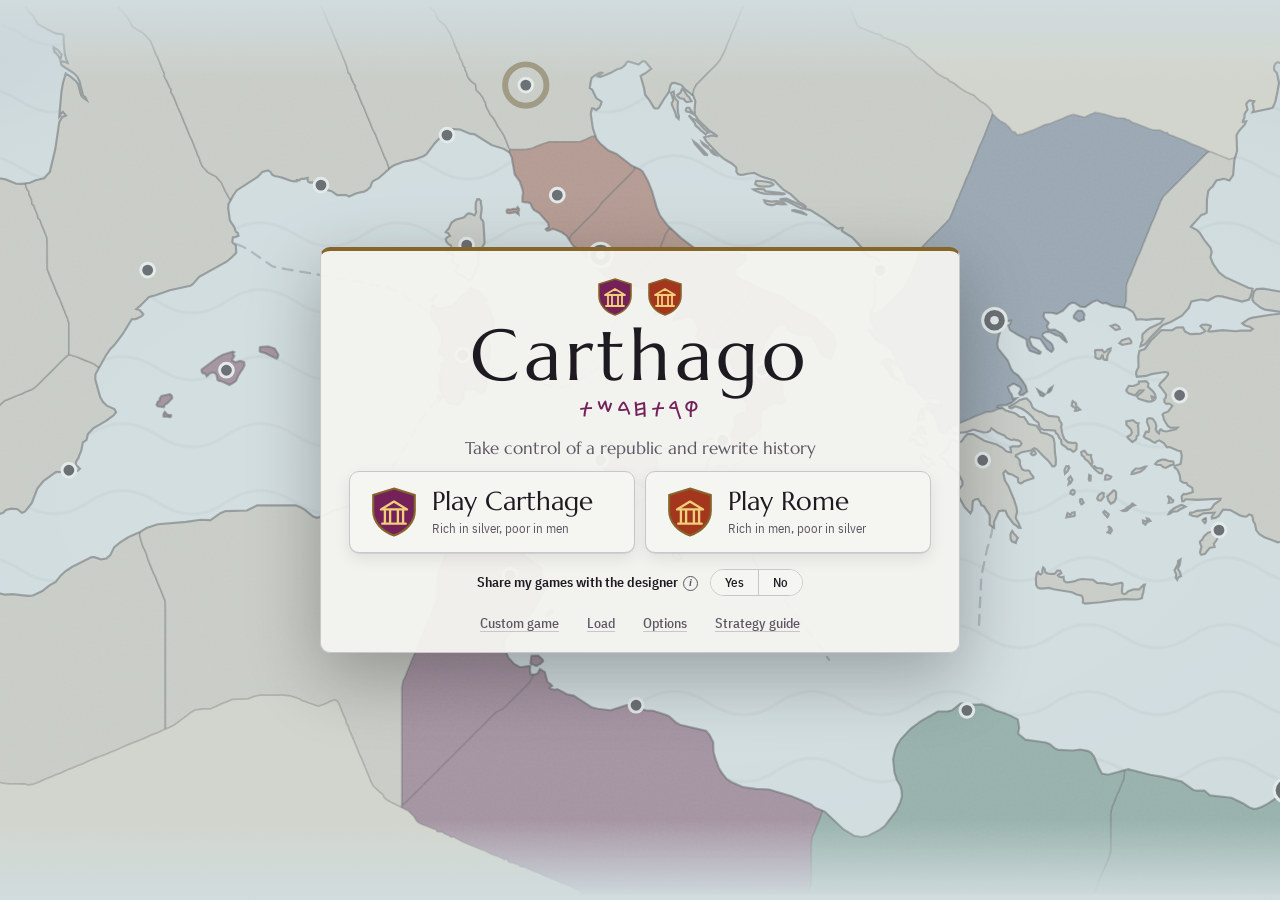
==== index.html @ 6fb88c0d "Publish aa08d30 2026-10-03" ====
<!doctype html>
<html lang="en">
  <head>
    <meta charset="UTF-8" />
    <meta name="viewport" content="width=device-width, initial-scale=1.0" />
    <title>Carthago</title>
    <link rel="preconnect" href="https://fonts.googleapis.com" />
    <link rel="preconnect" href="https://fonts.gstatic.com" crossorigin />
    <link rel="stylesheet" crossorigin="anonymous" href="https://fonts.googleapis.com/css2?family=Marcellus&family=IBM+Plex+Sans+Condensed:wght@400;500;600&family=Noto+Sans+Phoenician&display=swap" />
    <script type="module" crossorigin src="./assets/main-C0B5wfu1.js"></script>
    <link rel="stylesheet" crossorigin href="./assets/main-CacBtyGQ.css">
  </head>
  <body>
    <div id="app"></div>
    <div id="tip" hidden></div>
    <div id="tip2" hidden></div>
  </body>
</html>
---- assets/main-CacBtyGQ.css ----
:root{--ground: #e7e8e3;--surface: #f5f5f1;--sunk: #dcddd7;--ink: #1e1a22;--muted: #5c5764;--rule: #c8c6cb;--sea: #cfdde0;--land: #d8ceb4;--lane: #2c5a66;--good: #2f6b3f;--bad: #a3361d;--bronze: #86652a;--p-carthage: #74215a;--p-rome: #a3361d;--p-macedon: #3f5f8c;--p-seleucids: #8a7a2e;--p-ptolemies: #2e7a6a;--p-minor: #a9a69e;--t-punic: #74215a;--t-latin: #a3361d;--t-greek: #3f6fa0;--t-local: #8e8a7e;--t-arabic: #2e7a4f;--t-turkish: #c99a12;--display: "Marcellus", Georgia, serif;--ui: "IBM Plex Sans Condensed", "Arial Narrow", system-ui, sans-serif;--phoen: "Noto Sans Phoenician", "Segoe UI Historic", serif;color-scheme:light}@media (prefers-color-scheme: dark){:root:not([data-theme=light]){--ground: #121419;--surface: #1b1e25;--sunk: #0d0f13;--ink: #e7e3ea;--muted: #a29caa;--rule: #343741;--sea: #1a2c31;--land: #3b3a2f;--lane: #72aaba;--good: #7cc08d;--bad: #ee8866;--bronze: #d2ae66;--p-carthage: #c96aa9;--p-rome: #e07a57;--p-macedon: #7f9fd0;--p-seleucids: #c9b460;--p-ptolemies: #5fb8a2;--p-minor: #5a5e68;--t-punic: #c96aa9;--t-latin: #e07a57;--t-greek: #7fa9d6;--t-local: #8a8779;--t-arabic: #6cc08d;--t-turkish: #e2bd4a;color-scheme:dark}}:root[data-theme=dark]{--ground: #121419;--surface: #1b1e25;--sunk: #0d0f13;--ink: #e7e3ea;--muted: #a29caa;--rule: #343741;--sea: #1a2c31;--land: #3b3a2f;--lane: #72aaba;--good: #7cc08d;--bad: #ee8866;--bronze: #d2ae66;--p-carthage: #c96aa9;--p-rome: #e07a57;--p-macedon: #7f9fd0;--p-seleucids: #c9b460;--p-ptolemies: #5fb8a2;--p-minor: #5a5e68;--t-punic: #c96aa9;--t-latin: #e07a57;--t-greek: #7fa9d6;--t-local: #8a8779;--t-arabic: #6cc08d;--t-turkish: #e2bd4a;color-scheme:dark}*{box-sizing:border-box}html,body{height:100%}body{margin:0;background:var(--ground);color:var(--ink);font:16px/1.45 var(--ui)}button{font:inherit;color:inherit}:focus-visible{outline:2px solid var(--lane);outline-offset:2px}#app{height:100%}.app{display:grid;grid-template-rows:auto 1fr 36px;grid-template-columns:76px 1fr;height:100vh}.topbar{grid-column:1 / 3;display:flex;flex-wrap:wrap;align-items:center;gap:6px 14px;padding:10px 16px;background:var(--surface);border-bottom:1px solid var(--rule);font-variant-numeric:tabular-nums}.when{font-family:var(--display);font-size:22px;display:grid;line-height:1.1}.when span{font-family:var(--ui);font-size:13px;color:var(--muted);display:flex;align-items:center;gap:6px}.chips{display:flex;flex-wrap:wrap;gap:2px 8px;margin-left:8px;margin-right:auto}.chip{display:inline-flex;align-items:center;gap:7px;padding:4px 8px;border-radius:6px}.chip .kv{display:grid;line-height:1.05}.chip .v{font-size:19px}.chip .d{font-size:11px;font-weight:600;margin-left:5px;color:var(--muted)}.chip .d.up{color:var(--good)}.chip .d.down{color:var(--bad)}.ic{width:22px;height:22px;fill:none;stroke:var(--bronze);stroke-width:1.8;stroke-linecap:round;stroke-linejoin:round;flex:none}.rail{grid-row:2 / 4;display:flex;flex-direction:column;background:var(--surface);border-right:1px solid var(--rule);padding:6px 0;gap:2px;overflow:hidden auto}.rail button{position:relative;border:0;border-left:3px solid transparent;background:none;color:var(--muted);width:100%;height:62px;display:grid;place-items:center;gap:2px;cursor:pointer;font:500 11px/1 var(--ui);letter-spacing:.04em}.rail button .ic{width:26px;height:26px;stroke:currentColor}.rail button:hover{color:var(--ink);background:var(--sunk)}.rail button[aria-pressed=true]{color:var(--ink);border-left-color:var(--bronze);background:color-mix(in srgb,var(--bronze) 12%,transparent)}.rail .badge:after{content:attr(data-n);position:absolute;top:6px;right:12px;background:var(--bad);color:#fff;font-size:10px;border-radius:8px;padding:1px 6px}.stage{position:relative;background:var(--sea);overflow:hidden}.stage>svg{position:absolute;top:0;right:0;bottom:0;left:0;width:100%;height:100%}.ticker{grid-column:1 / 3;display:flex;gap:28px;align-items:center;padding:0 16px;background:var(--surface);border-top:1px solid var(--rule);font-size:13px;color:var(--muted);white-space:nowrap;overflow:hidden}.ticker span:before{content:"•";color:var(--bronze);margin-right:8px}.panelhead{display:flex;align-items:center;justify-content:space-between;gap:8px}.dossier{cursor:pointer}.regionp .eyebrow{display:flex;justify-content:space-between;align-items:center}.acts{display:flex;flex-wrap:wrap;gap:6px}.stat{display:flex;align-items:baseline;gap:6px;cursor:help;padding:2px 4px;border-radius:4px}.stat:hover{background:var(--sunk)}.stat .k{color:var(--muted);font-size:12px;text-transform:uppercase;letter-spacing:.08em}.stat .v{font-weight:600;font-size:17px}.side-name{font-family:var(--display);font-size:18px;display:flex;align-items:center;gap:8px}.swatch{width:12px;height:12px;border-radius:50%;display:inline-block}.btn{padding:9px 14px;border-radius:4px;border:1px solid var(--rule);background:var(--surface);cursor:pointer;font-weight:500}.btn:hover{border-color:var(--ink)}.btn.primary{background:var(--ink);color:var(--surface);border-color:var(--ink)}.seg{display:inline-flex;border:1px solid var(--rule);border-radius:5px;overflow:hidden}.seg button{border:0;border-right:1px solid var(--rule);background:var(--surface);padding:7px 11px;cursor:pointer}.seg button:last-child{border-right:0}.seg button[aria-pressed=true]{background:var(--ink);color:var(--surface)}.maptools{display:flex;align-items:center;gap:10px}.regionp b.h{display:none}.legend{max-width:calc(100% - 28px)}.legend{position:absolute;left:12px;bottom:10px;display:flex;flex-wrap:wrap;gap:10px;font-size:13px;color:var(--muted);background:var(--surface);padding:6px 10px;border-radius:4px;border:1px solid var(--rule)}.region{cursor:help}.cell{stroke:#0c10128c;stroke-width:1;transition:filter .15s}.cell:hover{filter:brightness(1.15)}.cell:focus-visible{outline:none;stroke:var(--ink);stroke-width:2.5}.coast{fill:none;stroke:var(--ink);stroke-opacity:.45;stroke-width:1;pointer-events:none}.lbl{font:600 9.5px var(--ui);letter-spacing:.1em;text-transform:uppercase;fill:var(--ink);paint-order:stroke;stroke:var(--sea);stroke-width:2.4px;text-anchor:middle;pointer-events:none}.lbl.cap{font-size:11px;letter-spacing:.14em}svg text{font-family:var(--ui)}.panel{position:absolute;top:14px;left:14px;bottom:14px;width:min(760px,calc(100% - 28px));background:var(--surface);border:1px solid var(--rule);border-radius:10px;box-shadow:0 18px 50px #00000040;padding:14px 16px;display:grid;gap:12px;align-content:start;overflow:auto;z-index:3}@media (max-width: 960px){.panel{width:calc(100% - 28px)}.maptools{right:14px}}.eyebrow{font-size:12px;text-transform:uppercase;letter-spacing:.12em;color:var(--muted);font-weight:500}.chron{display:grid;gap:8px}.chron div{border-left:3px solid var(--rule);padding-left:10px}.chron .inc{border-color:var(--bronze);cursor:help}.note{color:var(--muted);font-size:13px}#tip{position:fixed;z-index:50;max-width:360px;background:var(--ink);color:var(--surface);padding:10px 12px;border-radius:6px;pointer-events:none;box-shadow:0 6px 22px #0000004d;font-size:13px}#tip b.h{display:block;font-size:14px;margin-bottom:4px}.st{display:grid;grid-template-columns:1fr 110px auto;gap:3px 8px;align-items:center;font-variant-numeric:tabular-nums}.st .bar{position:relative;height:10px}.st .bar:before{content:"";position:absolute;left:var(--z, 50%);top:-2px;bottom:-2px;width:1px;background:currentColor;opacity:.4}.st .bar i{position:absolute;top:0;bottom:0;border-radius:2px}.st .bar i.pos{background:#7cc08d}.st .bar i.neg{background:#e86}.st .bar i.rng{background:repeating-linear-gradient(45deg,#d2ae66 0 3px,transparent 3px 6px);border:1px solid #d2ae66}.st .num{text-align:right;white-space:nowrap}.st .tot{border-top:1px solid currentColor;padding-top:4px;margin-top:2px;font-weight:600}.pips{display:inline-flex;gap:3px}.pips i{width:12px;height:12px;border-radius:2px;background:var(--sunk);border:1px solid var(--rule)}.pips i.on{background:var(--p-rome);border-color:var(--p-rome)}.pips i.last{outline:1px dashed var(--p-rome);outline-offset:1px}.btn:disabled{opacity:.45;cursor:not-allowed}.warbar{position:absolute;left:50%;top:14px;transform:translate(-50%);z-index:2;border-radius:12px;display:grid;grid-template-columns:auto minmax(160px,1fr) auto;gap:14px;align-items:center;padding:8px 14px;background:color-mix(in srgb,var(--surface) 92%,transparent);color:var(--ink);border:1px solid var(--edge);border-top:3px solid var(--bad);box-shadow:var(--lift);-webkit-backdrop-filter:blur(4px);backdrop-filter:blur(4px);min-width:min(520px,90%)}.wb-side{display:flex;align-items:center;gap:8px}.wb-side span{display:grid;line-height:1}.wb-side.r span{text-align:right}.wb-side small{font:600 10.5px var(--ui);letter-spacing:.08em;text-transform:uppercase;color:var(--muted)}.wb-side b{font:400 28px/1 var(--display);font-variant-numeric:tabular-nums}.wb-side.c b{color:var(--p-carthage)}.wb-side.r b{color:var(--p-rome)}.wb-mid{display:grid;gap:3px;justify-items:center;min-width:0}.wb-tug{position:relative;display:flex;width:100%;height:10px;border-radius:5px;overflow:hidden;background:var(--sunk)}.wb-tug i{display:block;height:100%;transition:width .4s ease}.wb-tug i.c{background:var(--p-carthage)}.wb-tug i.r{background:var(--p-rome)}.wb-tug em{position:absolute;left:50%;top:-2px;bottom:-2px;width:2px;background:var(--surface)}.wb-lead{font:600 13px var(--ui)}.wb-sub{font:11.5px var(--ui);color:var(--muted);text-align:center}@media (prefers-reduced-motion: reduce){.wb-tug i{transition:none}}.warbar .btn{color:var(--ink)}.panel section{display:grid;gap:8px}.panel h2{font-family:var(--display);font-weight:400;font-size:24px;margin:0;line-height:1.15}.panel p{margin:0}.embassy{border:2px solid var(--bronze);border-radius:8px;padding:12px;background:var(--ground)}.cause{display:grid;gap:3px;font-size:13px}.cbar{position:relative;height:10px;background:var(--sunk);border-radius:5px;overflow:hidden;cursor:help}.cbar i{position:absolute;left:0;top:0;bottom:0}.cbar s{position:absolute;top:0;bottom:0;width:1px;background:var(--ink);opacity:.5}.forecast{overflow-x:auto}.forecast table{border-collapse:collapse;font-size:12px;width:100%}.forecast caption{text-align:left;color:var(--muted);font-size:12px;padding-bottom:4px}.forecast th{font-weight:600;text-align:left;padding:4px;vertical-align:bottom}.forecast td{padding:5px;border:1px solid var(--rule);vertical-align:top;cursor:help;line-height:1.3}.forecast td.good{background:color-mix(in srgb,var(--good) 16%,transparent)}.forecast td.bad{background:color-mix(in srgb,var(--bad) 12%,transparent)}.forecast td.war{background:color-mix(in srgb,var(--p-rome) 30%,transparent);font-weight:600}.postures{display:grid;gap:6px}.posture{display:grid;gap:2px;text-align:left}.posture b{font-family:var(--display);font-weight:400;font-size:18px}.posture span{font-size:13px;color:var(--muted)}.reveal .cards{display:grid;grid-template-columns:1fr 1fr;gap:8px}.pc{border:2px solid;border-radius:6px;padding:8px 10px;display:grid}.pc span{font-size:12px;color:var(--muted)}.pc b{font-family:var(--display);font-weight:400;font-size:20px}.pc[data-stack]{cursor:help}.lean-axis{display:flex;justify-content:space-between;font-size:12px;color:var(--muted)}.lean{display:grid;grid-template-columns:130px 1fr;gap:8px;align-items:center;font-size:13px;cursor:help}.lbar{position:relative;height:10px;background:var(--sunk);border-radius:5px}.lbar:before{content:"";position:absolute;left:50%;top:-3px;bottom:-3px;width:1px;background:var(--ink);opacity:.5}.lbar i{position:absolute;top:0;bottom:0;border-radius:5px}.chron .cri{border-color:var(--bronze)}.chron .war{border-color:var(--p-rome)}@keyframes ring{0%{opacity:1}to{opacity:.35}}.crisis-ring{animation:ring 1.1s ease-in-out infinite alternate}@media (prefers-reduced-motion: reduce){.crisis-ring{animation:none}}.sealbar{display:flex;flex-wrap:wrap;align-items:center;gap:8px;padding:8px 10px;border:1px solid var(--rule);border-radius:6px;background:var(--ground);cursor:help}.sealbar .k{font-size:12px;text-transform:uppercase;letter-spacing:.08em;color:var(--muted)}.sealbar .v{font-weight:600}.seals{display:inline-flex;gap:4px}.seal{width:18px;height:18px;border-radius:50%;background:var(--bronze);box-shadow:inset 0 0 0 3px color-mix(in srgb,var(--bronze) 65%,#000 35%)}.seal.used{background:transparent;box-shadow:inset 0 0 0 2px var(--rule)}.seal.locked{background:var(--p-rome);box-shadow:inset 0 0 0 3px color-mix(in srgb,var(--p-rome) 60%,#000 40%)}.tabs{display:flex;overflow-x:auto;border-bottom:1px solid var(--rule)}.tabs button{border:0;background:none;padding:8px 10px;font-weight:500;cursor:pointer;white-space:nowrap;border-bottom:3px solid transparent;color:var(--muted)}.tabs button[aria-selected=true]{color:var(--ink);border-bottom-color:var(--p-carthage)}.tabs button.later{opacity:.6}.badge{background:var(--bronze);color:var(--surface);border-radius:3px;padding:1px 5px;font-size:11px}.tablebody{display:grid;gap:14px}.fgrid{display:grid;grid-template-columns:1fr 1fr;gap:8px}.fcard{border:1px solid var(--rule);border-radius:6px;padding:8px 10px;display:grid;gap:3px;cursor:help;background:var(--ground)}.fhead{display:flex;justify-content:space-between;gap:6px;align-items:baseline}.agenda,.chips{display:flex;flex-wrap:wrap;gap:4px}.chip{font-size:12px;padding:2px 6px;border-radius:3px;background:var(--sunk)}.chip.office{background:var(--bronze);color:var(--surface)}.chip.vote{background:color-mix(in srgb,var(--p-carthage) 18%,transparent)}.mood{font-weight:600;font-size:13px}.mood.good{color:var(--good)}.mood.bad{color:var(--bad)}.cand{display:grid;grid-template-columns:150px 1fr 60px;gap:8px;align-items:center;font-size:13px}.crange{position:relative;height:10px;background:var(--sunk);border-radius:5px;overflow:hidden}.crange s{position:absolute;left:0;top:0;bottom:0;background:var(--muted);opacity:.5}.crange i{position:absolute;top:0;bottom:0;background:repeating-linear-gradient(45deg,var(--bronze) 0 3px,transparent 3px 6px)}.consul{display:flex;justify-content:space-between;gap:10px;align-items:center;border:1px solid var(--p-rome);border-radius:6px;padding:8px 10px}.mcard{border:1px solid var(--rule);border-radius:6px;padding:10px;display:grid;gap:8px;background:var(--ground)}.mhead{display:flex;justify-content:space-between;gap:8px;align-items:baseline}.mcard select{font:inherit;padding:6px 8px;border:1px solid var(--rule);border-radius:4px;background:var(--surface);color:var(--ink)}.vote{display:grid;gap:4px}.votebar{display:flex;height:22px;border-radius:4px;overflow:hidden;font-size:11px;font-weight:600;line-height:22px;color:#fff}.votebar div{text-align:center;white-space:nowrap;overflow:hidden}.votebar .yes{background:var(--good)}.votebar .waver{background:var(--bronze)}.votebar .no{background:var(--bad)}.srow{display:grid;grid-template-columns:1fr 110px 92px;gap:6px;align-items:center;font-size:13px}.srow>span:first-child{cursor:help}.sbar{position:relative;height:8px;background:var(--sunk);border-radius:4px}.sbar:before{content:"";position:absolute;left:50%;top:-2px;bottom:-2px;width:1px;background:var(--ink);opacity:.5}.sbar i{position:absolute;top:0;bottom:0;border-radius:4px}.sbar i.yes{background:var(--good)}.sbar i.no{background:var(--bad)}.sbar i.waver{background:var(--bronze)}.lob{font-size:12px;padding:4px 6px;white-space:nowrap;border:1px solid var(--rule);border-radius:4px;background:var(--surface);cursor:pointer}.lob .lobcost{display:inline-flex;align-items:center;gap:1px;margin-left:3px;opacity:.8}.lob .lobcost svg{width:12px;height:12px}.lob[aria-pressed=true]{background:var(--ink);color:var(--surface);border-color:var(--ink)}.vtext{font-size:13px}.vtext.pass{color:var(--good)}.vtext.fail{color:var(--bad)}.vtext.maybe{color:var(--ink)}.vtext .odds{color:var(--gold, var(--ink))}.empty{border:1px dashed var(--rule);border-radius:6px;padding:12px}.chron .mine{border-color:var(--p-carthage)}.chron .theirs{border-color:var(--muted)}@media (min-width: 961px){html,body{height:100%;overflow:hidden}#app{height:100%;display:flex;flex-direction:column}#app>.body{flex:1 1 auto;min-height:0;overflow:hidden}.panel{overflow-y:auto;min-height:0;align-content:start}.panel{padding-top:0}.panelhead{position:sticky;top:0;z-index:3;background:var(--surface);padding-top:14px;display:grid;gap:8px}}.fgrid{grid-template-columns:1fr}.houses{display:grid;gap:3px;margin-top:4px}.house{display:grid;grid-template-columns:1fr 90px 28px;gap:6px;align-items:center;font-size:13px}.house>span:first-child{cursor:help}.ibar{height:7px;background:var(--sunk);border-radius:4px;overflow:hidden;cursor:help}.ibar i{display:block;height:100%;background:var(--bronze)}.chron .fam{border-color:var(--bronze);opacity:.9}.cand>span:first-child{cursor:help;line-height:1.2}.cforecast{display:grid;gap:6px;border:1px solid var(--rule);border-radius:6px;padding:8px;background:var(--surface)}.vs{display:flex;gap:10px;align-items:baseline;font-size:15px}.vs span[data-stack]{cursor:help;border-bottom:1px dotted var(--muted)}.window{width:100%;height:auto;display:block}.window text{font-family:var(--ui)}.sparkwrap{cursor:help;display:block}.spark{width:90px;height:16px;display:block}.chron .win{border-color:var(--good)}.chron .loss{border-color:var(--bad)}.chron [data-stack]{cursor:help;border-bottom:1px dotted var(--muted)}.god{display:grid;grid-template-columns:1fr 110px 26px 56px;gap:6px;align-items:center;font-size:13px}.god>span:first-child{cursor:help}.gbar{height:9px;background:var(--sunk);border-radius:5px;overflow:hidden;cursor:help}.gbar i{display:block;height:100%;background:var(--bronze)}.chron .annal{border-color:var(--ink);font-family:var(--display);font-size:15px;line-height:1.45}.chron .annal .note{font-family:var(--ui)}.epi-back{position:fixed;top:0;right:0;bottom:0;left:0;z-index:40;background:#00000073;display:grid;place-items:center;padding:16px}.epilogue{background:var(--surface);color:var(--ink);max-width:680px;width:100%;max-height:90vh;overflow:auto;border-radius:10px;padding:24px 28px;display:grid;gap:10px;box-shadow:0 20px 60px #0006}.epilogue h2{font-family:var(--display);font-weight:400;font-size:34px;margin:0}.epilogue p{margin:0;line-height:1.55}.epilogue .verdict{font-family:var(--display);font-size:19px}.row{display:flex;flex-wrap:wrap;gap:10px}.legacy-screen{--mix-accent: var(--p-carthage);background:var(--surface);color:var(--ink);width:min(1040px,100%);max-height:92vh;overflow:auto;border-radius:10px;box-shadow:0 20px 60px #0006;border:3px solid var(--mix-accent);display:grid}.lg-inner{padding:12px 28px 24px;display:grid;gap:12px}.band{display:flex;justify-content:space-between;padding:6px 12px;background:color-mix(in srgb,var(--mix-accent) 12%,var(--surface));color:var(--mix-accent);overflow:hidden}.orn{width:18px;height:22px;display:block}.orn svg{width:100%;height:100%;display:block}.orn.lat{color:var(--p-rome)}.orn.pun{color:var(--p-carthage)}.orn.grk{color:var(--t-greek)}.lg-title{display:grid;gap:2px;justify-items:center;text-align:center}.lg-title .t-pun{font-family:var(--phoen);color:var(--p-carthage);letter-spacing:.08em;line-height:1.1}.lg-title .t-lat{font-family:var(--display);color:var(--p-rome);letter-spacing:.22em;line-height:1.1}.lg-title .t-grk{font-family:var(--display);color:var(--t-greek);letter-spacing:.18em;line-height:1.1}.lg-title h2{font-family:var(--display);font-weight:400;font-size:34px;margin:4px 0 0;color:var(--mix-accent)}.legacy-screen .verdict{font-family:var(--display);font-size:19px;text-align:center;margin:0}.lg-tabs{justify-content:center}.lg-tabs button[aria-selected=true]{border-bottom-color:var(--mix-accent)}.lg-body{display:grid;gap:10px}.lg-body p{margin:0;line-height:1.55}.lg-body h3{font-family:var(--display);font-weight:400;margin:6px 0 0}.lg-scroll{overflow-x:auto}.rivers{width:100%;min-width:640px;height:auto;display:block}.rivers text{font-family:var(--ui)}.eratabs{margin-bottom:4px}.beat{cursor:help;padding:6px 10px;border-left:3px solid var(--mix-accent);background:color-mix(in srgb,var(--mix-accent) 5%,transparent)}.beat:hover,.beat:focus-visible{background:color-mix(in srgb,var(--mix-accent) 12%,transparent)}.beat .theme{display:inline-block;min-width:86px;font-size:11px;text-transform:uppercase;letter-spacing:.1em;color:var(--muted)}.stars{font-style:italic;color:var(--muted)}.ours{color:var(--muted);border-top:1px dashed var(--rule);padding-top:8px}.hinges,.decisions{margin:0;padding-left:22px;display:grid;gap:8px}.decisions li{display:flex;justify-content:space-between;gap:10px;align-items:center}.btn.small{padding:5px 9px;font-size:12px}.lg-map{background:var(--sea);border-radius:6px;overflow:hidden}.lg-map svg{width:100%;height:auto;display:block}.legend-inline .swatch{margin-left:8px}.whatif-result{border:2px solid var(--mix-accent);border-radius:6px;padding:10px 14px;display:grid;gap:6px}.whatif-result ul{margin:0;padding-left:18px}.whatif-table tr.same td,.whatif-table tr.same th{opacity:.6}.whatif-table tr.diff th{color:var(--ink)}.whatif-table td{vertical-align:top}.decisions-rest>summary{cursor:pointer;color:var(--muted);padding:6px 0}.day{display:grid;gap:14px}.street{display:grid;justify-items:center;gap:6px;padding:18px;border-radius:6px;background:linear-gradient(90deg,color-mix(in srgb,var(--p-carthage) 14%,var(--sunk)),color-mix(in srgb,var(--p-rome) 14%,var(--sunk)))}.sign{font-size:40px;padding:8px 22px;background:var(--ink);color:var(--surface);border-radius:4px;letter-spacing:.12em}.sign.pun{font-family:var(--phoen)}.sign.lat,.sign.grk{font-family:var(--display)}.vignette{font-family:var(--display);font-size:18px;line-height:1.6}.sign.ara{font-family:Noto Naskh Arabic,Geeza Pro,Traditional Arabic,serif}.y2-lead{font-family:var(--display);font-size:20px;line-height:1.35;margin:0}.y2-maps{display:grid;grid-template-columns:1fr 1fr;gap:16px}.y2-maps figure,.y2-keep figure{margin:0;display:grid;gap:6px;align-content:start}.y2-maps figcaption{display:flex;gap:8px;align-items:baseline;flex-wrap:wrap}.y2-map svg text{display:none}.y2-bar{display:grid;gap:4px;font-size:12px}.y2-bar-t{color:var(--muted)}.y2-track{display:flex;gap:2px;height:14px}.y2-track i{border-radius:3px;min-width:3px;cursor:help}.y2-legend{display:flex;flex-wrap:wrap;gap:4px 12px;color:var(--ink)}.y2-legend span{display:inline-flex;align-items:center;gap:5px}.y2-keep{display:grid;grid-template-columns:minmax(0,1.3fr) minmax(0,1fr);gap:16px;align-items:center}.y2-note svg{width:100%;height:auto;display:block;filter:drop-shadow(0 3px 8px rgb(0 0 0 / .15))}.y2-story{display:grid;gap:10px}.y2-story .vignette{margin:0}.y2-tables{display:grid;grid-template-columns:minmax(0,1.4fr) minmax(0,1fr);gap:16px;align-items:start}.y2-table{border-collapse:collapse;width:100%;font-size:13px}.y2-table caption{text-align:left;font-family:var(--display);font-size:16px;padding-bottom:6px}.y2-table th,.y2-table td{text-align:left;padding:5px 8px;border-top:1px solid var(--rule);vertical-align:top}.y2-table th[scope=row]{color:var(--muted);font-weight:500;white-space:nowrap}.y2-table thead th{color:var(--muted);font-weight:500;border-top:0}.y2-table tbody tr{cursor:help}.y2-table tbody tr:hover,.y2-table tbody tr:focus{background:var(--sunk);outline:none}.y2-table .swatch{margin-right:6px;vertical-align:-1px}@media (max-width: 720px){.y2-maps,.y2-keep,.y2-tables{grid-template-columns:1fr}.y2-table th[scope=row]{white-space:normal}}.pill{display:inline-flex;align-items:center;font-size:13px;padding:5px 9px;border-radius:999px;border:1px solid var(--rule);background:var(--surface);cursor:help;white-space:nowrap;font-variant-numeric:tabular-nums}.embassy.request{border-color:var(--p-ptolemies)}.situation{display:grid;gap:4px}.situation .sit{display:grid;gap:1px;text-align:left;border:0;border-left:3px solid var(--bronze);background:var(--ground);padding:5px 8px;cursor:pointer;font-size:13px;border-radius:0 4px 4px 0}.situation .sit:hover{background:var(--sunk)}.situation .sit b{font-size:14px}.situation .sit .if{color:var(--muted)}.notice{position:absolute;left:50%;top:60px;transform:translate(-50%);z-index:2;border-radius:8px;display:flex;gap:10px;align-items:center;padding:8px 16px;background:var(--bronze);color:var(--surface);font-weight:500}.notice .btn{color:var(--ink)}.combo{border:1px dashed var(--rule);border-radius:6px;padding:8px 10px;display:grid;gap:4px;cursor:help}.combo.near{border-style:solid;border-color:var(--bronze)}.combo.lit{border:2px solid var(--bronze);background:color-mix(in srgb,var(--bronze) 12%,transparent)}.combo .chead{display:flex;justify-content:space-between;gap:8px;flex-wrap:wrap}.combo ul{margin:0;padding:0;list-style:none;font-size:13px;display:grid;gap:1px}.combo li{color:var(--muted)}.combo li.ok{color:var(--good)}.aim{display:grid;gap:4px;margin-bottom:8px}.aim select{font:inherit;font-size:13px;padding:3px 6px;border:1px solid var(--rule);border-radius:4px;background:var(--ground);color:inherit}.aimrow{display:grid;grid-template-columns:14px auto 1fr;gap:6px;font-size:13px;align-items:baseline;color:var(--muted)}.aimrow.met{color:inherit}.aimrow.met span:first-child{color:var(--good)}.aimrow .note{text-align:right}.tour{position:fixed;left:16px;bottom:calc(16px + env(safe-area-inset-bottom,0px));z-index:50;width:min(380px,calc(100vw - 32px));display:grid;gap:6px;padding:12px 14px;background:var(--surface);color:var(--ink);border:1px solid var(--bronze);border-radius:6px;box-shadow:0 6px 24px #00000040}.tour b{font-size:16px}.tour p{margin:0;font-size:14px;line-height:1.45}.tour-btns{display:flex;gap:6px;justify-content:flex-end;flex-wrap:wrap}.tour-focus{outline:3px solid var(--bronze);outline-offset:2px;border-radius:4px}.counsel{margin:2px 0 0;padding-left:16px;font-size:12px;line-height:1.35}.counsel li{margin:1px 0}.report-page{max-width:760px;margin:0 auto;padding:24px 16px 60px;display:grid;gap:14px;align-content:start}.report-page h2{font-family:var(--display);font-weight:400;font-size:32px;margin:0}.report-page section{display:grid;gap:8px}.report-page textarea,.report-page .noterow input{width:100%;font:inherit;padding:8px;border:1px solid var(--rule);border-radius:4px;background:var(--surface);color:var(--ink);box-sizing:border-box}.report-page textarea{resize:vertical}.report-page .noterow{display:flex;gap:8px}.report-page .noterow input{flex:1}.report-page .rating{display:flex;justify-content:space-between;gap:12px;align-items:center;flex-wrap:wrap}.report-page .stars label{margin-left:8px;cursor:pointer}.report-page .notes{margin:0;padding-left:18px;color:var(--muted);font-size:13px;display:grid;gap:4px}.report-page .row{display:flex;gap:10px;align-items:center;flex-wrap:wrap}.report-page code{font-size:12px}#tip.pinned{pointer-events:auto;box-shadow:0 0 0 2px var(--bronze)}#tip .tipx{float:right;border:0;background:none;color:var(--surface);font-size:16px;cursor:pointer;margin:-4px -4px 0 6px}#tip .why{cursor:help}#tip .why:hover{text-decoration:underline}#tip2{position:fixed;z-index:51;max-width:340px;background:var(--ink);color:var(--surface);padding:10px 12px;border-radius:6px;pointer-events:none;box-shadow:0 8px 30px #00000059;font-size:13px;border:1px solid var(--bronze)}#tip2 b.h{display:block;font-size:14px;margin-bottom:4px}.gauge{display:inline-grid;justify-items:center;gap:1px;font-size:12px;color:var(--muted)}.seats{display:block;margin:0 auto}.tug{display:inline-flex;align-items:center;gap:8px}.tug b{font-size:18px;font-variant-numeric:tabular-nums}.stack,.cstack{display:inline-flex;height:14px;border-radius:3px;overflow:hidden;min-width:120px;flex:1}.stack i,.cstack i{display:block;height:100%}.prog{position:relative;display:inline-block;width:140px;height:12px;background:var(--sunk);border-radius:3px;overflow:hidden;vertical-align:middle}.prog i{position:absolute;left:0;top:0;bottom:0}.prog s{position:absolute;top:0;bottom:0;width:1px;background:var(--surface);opacity:.8}.pips i{display:inline-block;width:11px;height:11px;border-radius:3px;background:var(--sunk);margin-right:3px}.pips i.on{background:var(--bronze)}.tiles{display:grid;grid-template-columns:repeat(auto-fill,minmax(150px,1fr));gap:10px}.tile{position:relative;border:1px solid var(--rule);border-radius:8px;background:var(--ground);padding:10px 10px 8px;display:grid;gap:5px;justify-items:center;text-align:center;cursor:pointer}.tile:hover{border-color:var(--bronze)}.tile svg.g{width:36px;height:36px;stroke:var(--bronze)}.tile .name{font-weight:500;font-size:14px;line-height:1.2}.tile .cost{font-size:12px;color:var(--muted)}.tile.lit{border-color:var(--bronze);box-shadow:inset 0 0 0 1px color-mix(in srgb,var(--bronze) 40%,transparent)}.tile.locked{opacity:.5}.tile .act{position:absolute;top:5px;left:8px;font-size:11px;color:var(--bronze)}.pc{display:grid;grid-template-columns:44px 1fr auto;gap:12px;align-items:center;padding:6px 8px;border-radius:7px;background:var(--ground)}.pc b{display:block;font-weight:500;font-size:16px}.pc .sub{display:block;color:var(--muted);font-size:13px}.pc .right{font-size:13px;color:var(--muted);text-align:right}.medal{display:block}.ev{border-left:4px solid var(--rule);background:var(--ground);border-radius:6px;padding:8px 12px}.ev.good{border-color:var(--good)}.ev.bad{border-color:var(--bad)}.ev.war{border-color:var(--p-rome)}.ev b{font-family:var(--display);font-weight:400;font-size:18px}.ev p{margin:4px 0 0}.doc{background:var(--ground);border:1px solid var(--rule);border-radius:4px;padding:12px 16px;font-family:var(--display)}.doc h3{margin:0 0 6px;font-weight:400;font-size:20px;text-align:center}.doc ol{margin:0;padding-left:20px;font-family:var(--ui)}.doc .seal{display:block;margin-top:8px;text-align:right;color:var(--bronze);font-style:italic}.gods{display:grid;grid-template-columns:repeat(auto-fill,minmax(150px,1fr));gap:10px}.godc{display:grid;justify-items:center;gap:4px;text-align:center;border:1px solid var(--rule);border-radius:8px;padding:8px;background:var(--ground)}.godc h4{margin:0;font:400 17px var(--display)}.godc .sub{font-size:12px;color:var(--muted)}.courts{display:grid;grid-template-columns:repeat(auto-fill,minmax(110px,1fr));gap:8px}.court{display:grid;justify-items:center;gap:2px;text-align:center;font-size:13px;cursor:help}.consul .bust{float:left;margin:0 10px 0 0}.cell.valid{stroke:var(--bronze);stroke-width:2.5;stroke-dasharray:4 3;filter:brightness(1.18);cursor:pointer}.cell.dim{opacity:.45}.lenshint{position:absolute;left:50%;top:14px;transform:translate(-50%);z-index:2;display:flex;align-items:center;gap:8px;background:var(--ink);color:var(--surface);padding:8px 14px;border-radius:8px;font-size:14px}.lenshint .ic{stroke:var(--bronze)}.lensrow{display:grid;grid-template-columns:repeat(3,1fr);gap:4px}.lens{display:grid;place-items:center;gap:2px;border:1px solid var(--rule);border-radius:6px;background:var(--ground);padding:6px 4px;cursor:pointer;font-size:11px;color:var(--muted)}.lens .ic{width:22px;height:22px}.lens:hover{border-color:var(--bronze);color:var(--ink)}.lens[aria-pressed=true]{background:var(--ink);color:var(--surface);border-color:var(--ink)}.lens:disabled{opacity:.4;cursor:not-allowed}.acts .btn .ic{width:16px;height:16px;vertical-align:-3px}.pin{cursor:pointer}.pin:hover circle:first-child,.pin:focus-visible circle:first-child{stroke-width:2.6}.pin.hot circle:first-child{stroke:var(--bad)}@keyframes pinpulse{0%{opacity:1}to{opacity:.55}}.pin.hot{animation:pinpulse .9s ease-in-out infinite alternate}@media (prefers-reduced-motion: reduce){.pin.hot{animation:none}}.sit em{font-style:normal;color:var(--bronze)}.sit.hot{border-left-color:var(--bad)}.row3{display:grid;grid-template-columns:1fr 1fr 1fr;gap:12px;align-items:center}.big{display:inline-flex;align-items:center;gap:8px}.big b{font-size:26px;font-variant-numeric:tabular-nums}.big .sub,.proj .sub,.pickcard .sub{display:block;color:var(--muted);font-size:12.5px}.proj{display:grid;grid-template-columns:1fr 150px auto;gap:12px;align-items:center;padding:8px 10px;border-radius:7px;background:var(--ground)}.proj>span:first-child{display:grid;grid-template-columns:22px 1fr;gap:8px;align-items:center}.proj>span:first-child .sub{grid-column:2}.proj b{font-weight:500;font-size:15.5px}.proj .acts{justify-content:flex-end}.pickcard{margin-top:10px}.seg[aria-label] button{padding:6px 10px}.ringrow{display:grid;grid-template-columns:220px 1fr;gap:16px;align-items:start}.ringkey{display:grid;gap:2px;font-size:12.5px;color:var(--muted)}.ringkey span{display:flex;align-items:center;gap:6px}.cands{display:grid;gap:6px}.crange{position:relative;display:block;width:120px;height:10px;background:var(--sunk);border-radius:5px;overflow:hidden}.crange i{position:absolute;top:0;bottom:0;border-radius:5px}.pc .right .crange{margin-left:auto}@media (max-width: 1100px){.ringrow{grid-template-columns:1fr}}.warhead .row3>span{display:grid;justify-items:center;gap:4px;text-align:center}.warhead .sub{font-size:12px;color:var(--muted)}.doc span{display:block;margin:2px 0;cursor:help}.vacant{display:grid;place-items:center;width:44px;height:44px;border-radius:50%;border:1px dashed var(--rule)}.vacant .ic{stroke:var(--muted)}.tile .medal{width:56px;height:56px}.hgrid{display:grid;grid-template-columns:1fr 1fr;gap:10px}@media (max-width: 1100px){.hgrid{grid-template-columns:1fr}}.hcard{border:1px solid var(--rule);border-radius:8px;padding:10px;background:var(--ground);display:grid;gap:6px}.hhead{display:grid;grid-template-columns:44px 1fr auto;gap:10px;align-items:center}.hhead b{font-family:var(--display);font-weight:400;font-size:18px}.hhead .sub,.man .sub{display:block;color:var(--muted);font-size:12px}.hspark{cursor:help}.men{display:grid;gap:4px}.man{display:grid;grid-template-columns:36px 1fr;gap:8px;align-items:center;cursor:help}.man b{font-weight:500;font-size:14px}.man .pips i{width:8px;height:8px;margin-right:2px}.man em{font-style:normal;color:var(--bronze)}.dgrid{display:grid;grid-template-columns:repeat(auto-fill,minmax(230px,1fr));gap:10px}.deed{border:1px solid var(--rule);border-radius:8px;padding:10px;background:var(--ground);display:grid;gap:6px;cursor:help}.deed.lit{border-color:var(--bronze);box-shadow:inset 0 0 0 1px color-mix(in srgb,var(--bronze) 40%,transparent)}.dhead{display:grid;grid-template-columns:40px 1fr;gap:8px;align-items:center}.dhead b{font-family:var(--display);font-weight:400;font-size:17px}.dhead .sub,.deed .boon{display:block;color:var(--muted);font-size:12px}.const{width:100%;height:90px}.needs{margin:0;padding:0;list-style:none;font-size:12.5px;color:var(--muted)}.needs li.ok{color:var(--ink)}.scene{background:var(--ground)}.stakerow{display:grid;grid-template-columns:48px 1fr 48px;gap:12px;align-items:center;margin:2px 0 6px}.stake{text-align:center}.stake b{font-family:var(--display);font-weight:400;font-size:22px}.stake .sub{display:block;color:var(--muted);font-size:12.5px}.forecast th.likely,.forecast td.likely{box-shadow:inset 0 0 0 2px var(--bronze)}.oddsbar{position:relative;display:block;height:9px;background:var(--sunk);border-radius:5px;overflow:hidden;margin-top:4px;font-weight:400;cursor:help}.oddsbar i{position:absolute;left:0;top:0;bottom:0;background:color-mix(in srgb,var(--bronze) 45%,transparent)}.oddsbar i.lo{background:var(--bronze)}.oddsbar span{position:absolute;right:4px;top:-1px;font-size:9px;color:var(--ink)}.posture .chances{position:relative;display:block;height:14px;margin-top:4px;background:var(--sunk);border-radius:3px;overflow:hidden}.posture .chances i{position:absolute;left:0;top:0;bottom:0;opacity:.5}.posture .chances i.war{background:var(--p-rome)}.posture .chances i.good{background:var(--good);top:50%}.posture .chances i.bad{background:var(--bad);top:50%}.posture .chances em{position:absolute;left:6px;top:0;font-style:normal;font-size:11px;color:var(--ink);line-height:14px}.scenes{position:absolute;left:50%;top:56px;transform:translate(-50%);z-index:4;display:grid;gap:8px;width:min(480px,calc(100% - 28px))}.scene-card{position:relative;background:var(--surface);border:1px solid var(--bronze);border-radius:10px;padding:12px 14px;box-shadow:0 18px 50px #0000004d}.scene-card.war{border-color:var(--p-rome)}.scene-card.bad{border-color:var(--bad)}.scene-card.good,.deedcard{border-color:var(--bronze)}.scene-card .tipx,.ev .tipx{position:absolute;right:8px;top:6px;border:0;background:none;color:var(--muted);font-size:18px;cursor:pointer}.scenes .ev{position:relative;box-shadow:0 18px 50px #0000004d;border:1px solid var(--rule)}.scene-card .doc{border:0;padding:4px 0}.request .stake b{font-size:20px}.flow-steps{display:flex;flex-wrap:wrap;gap:6px 18px;font-size:13px;color:var(--muted)}.flow-steps .on{color:var(--ink);font-weight:600;border-bottom:2px solid var(--bronze)}.flow-steps .done{color:var(--ink);opacity:.7}.flow-title .lead,.flow-judgment .lead{font-family:var(--display);font-size:22px;line-height:1.3;margin:8px 0}.judgment{background:var(--ink);color:var(--surface);padding:12px 14px;border-radius:8px;max-width:520px}@keyframes slidein{0%{transform:translateY(8px);opacity:0}to{transform:none;opacity:1}}@keyframes dropin{0%{transform:translate(-50%,-10px);opacity:0}to{transform:translate(-50%);opacity:1}}@keyframes fill{0%{width:0}}@keyframes tick{0%{transform:translateY(4px);opacity:0}60%{transform:translateY(-2px)}to{transform:none;opacity:1}}@keyframes frontierpulse{0%{opacity:.45}to{opacity:.95}}.panel.fresh{animation:slidein .18s ease-out}.app.turn .scenes{animation:dropin .24s ease-out}.app.turn .prog i,.app.turn .cbar i,.app.turn .ibar i,.app.turn .oddsbar i,.app.turn .crange i,.app.turn .chances i{animation:fill .45s ease-out}.chip .d{display:inline-block}.app.turn .chip .d{animation:tick .5s ease-out}.frontier{stroke:var(--bad);stroke-width:2.5;opacity:.35;stroke-dasharray:6 5}.frontier.cool{stroke:var(--muted);opacity:.3}.frontier.warm{opacity:.55}.frontier.hot{stroke-dasharray:none;stroke-width:3.5;animation:frontierpulse 1.2s ease-in-out infinite alternate}.frontier.war{stroke-dasharray:none;stroke-width:4.5;opacity:.95}.scrub{display:flex;align-items:center;gap:8px;margin:8px 0}.scrub input{flex:1;accent-color:var(--bronze)}@media (prefers-reduced-motion: reduce){.panel.fresh,.app.turn .scenes,.app.turn .prog i,.app.turn .cbar i,.app.turn .ibar i,.app.turn .oddsbar i,.app.turn .crange i,.app.turn .chances i,.app.turn .chip .d,.frontier.hot{animation:none}}.front{position:relative;min-height:100vh;display:grid;place-items:center;padding:24px 16px;overflow:hidden;background:var(--sea)}.front-map{position:absolute;top:0;right:0;bottom:0;left:0;opacity:.55;filter:saturate(.7);pointer-events:none}.front-map>svg,.front-map .map svg{position:absolute;top:0;right:0;bottom:0;left:0;width:100%;height:100%}.front-map .label,.front-map text{display:none}.front-card{position:relative;width:min(760px,100%);max-height:calc(100vh - 48px);overflow:auto;background:color-mix(in srgb,var(--surface) 94%,transparent);border:1px solid var(--rule);border-top:4px solid var(--bronze);border-radius:10px;box-shadow:0 24px 70px #00000047;padding:26px 28px 22px;display:grid;gap:16px}.front-title{display:grid;justify-items:center;gap:2px;text-align:center}.front-title h1{margin:0;font:400 clamp(44px,9vw,72px)/1 var(--display);letter-spacing:.06em}.front-pun{font:22px var(--phoen);color:var(--p-carthage);letter-spacing:.12em;direction:rtl}.front-emblems{display:flex;gap:10px}.front-lede{font:19px/1.4 var(--display);margin:0;text-align:center}.front-doors{display:flex;flex-wrap:wrap;gap:8px;justify-content:center}.front-door{font:500 15px var(--ui);padding:10px 18px;border-radius:6px;border:1px solid var(--rule);background:var(--surface);color:var(--ink);cursor:pointer;display:grid;justify-items:center;align-content:center}.front-door span{font-weight:400;font-size:12px;color:inherit;opacity:.8}.front-door.on{border-color:var(--bronze);box-shadow:inset 0 -3px 0 var(--bronze)}.front-door.primary{background:var(--ink);color:var(--surface);border-color:var(--ink)}.front-door:hover{border-color:var(--bronze)}.front .notice{position:static;transform:none;justify-content:center}.front-body{display:grid;gap:10px}.front-body.fresh{animation:slidein .18s ease-out}.front-sides{display:grid;grid-template-columns:repeat(auto-fit,minmax(240px,1fr));gap:10px}.front-side{display:flex;gap:12px;align-items:flex-start;text-align:left;padding:12px;border-radius:8px;border:1px solid var(--rule);background:var(--surface);color:var(--ink);cursor:pointer;font:inherit}.front-side b{font:20px var(--display);display:block}.front-side.on{border-color:var(--bronze);box-shadow:inset 0 0 0 2px var(--bronze)}.front .seg{flex-wrap:wrap}.front-seed{display:grid;gap:4px}.front-seed input{font:inherit;text-align:left;cursor:text;max-width:260px}.btn.big{font-size:16px;padding:11px 20px}.btn.danger{background:var(--bad);color:var(--surface);border-color:var(--bad)}.front-slot{display:flex;justify-content:space-between;align-items:center;gap:10px;padding:8px 0;border-bottom:1px solid var(--rule)}.front-slot>span:first-child{display:grid}.front-slot .acts{display:flex;gap:6px;flex-wrap:nowrap}.save-row{display:flex;gap:6px;flex-wrap:wrap;align-items:center}.save-row input{font:inherit;cursor:text;min-width:180px}@media (max-width: 560px){.front-card{padding:18px 16px}.front-slot{flex-direction:column;align-items:stretch}}@media (prefers-reduced-motion: reduce){.front-body.fresh{animation:none}}.tile{background:linear-gradient(180deg,var(--surface),var(--ground));border-bottom-width:3px;transition:transform .08s ease,box-shadow .08s ease}.tile:hover{transform:translateY(-2px);box-shadow:0 6px 14px #0000001f}.tile:active{transform:translateY(1px);box-shadow:none}.tile.lit{border-color:var(--bronze);box-shadow:0 0 0 2px var(--bronze),0 6px 16px #00000024}.tile .toks{display:flex;flex-wrap:wrap;gap:3px;justify-content:center}.tok{display:inline-flex;align-items:center;gap:3px;padding:2px 7px 2px 5px;border-radius:999px;font-size:13px;line-height:1.3;white-space:nowrap;border:1px solid transparent}.tok svg{width:15px;height:15px;flex:none}.tok b{font-weight:600}.tok small{font-size:11px;opacity:.8}.tok.sm{font-size:11.5px;padding:1px 6px 1px 4px}.tok.sm svg{width:13px;height:13px}.tok.pay{background:color-mix(in srgb,var(--bad) 13%,var(--surface));color:color-mix(in srgb,var(--bad) 80%,var(--ink));border-color:color-mix(in srgb,var(--bad) 30%,transparent)}.tok.get{background:color-mix(in srgb,var(--good) 13%,var(--surface));color:color-mix(in srgb,var(--good) 85%,var(--ink));border-color:color-mix(in srgb,var(--good) 30%,transparent)}.tok.time{background:var(--sunk);color:var(--ink)}.tok.vote{border-color:var(--bronze);color:var(--bronze);background:transparent;font-weight:600;text-transform:uppercase;letter-spacing:.06em;font-size:10.5px}.pickcard{position:sticky;bottom:-14px;margin:10px -16px -14px;z-index:2;max-height:66vh;overflow:auto;background:var(--surface);border-top:3px solid var(--bronze);box-shadow:0 -12px 28px #0000002e;padding:14px 16px 16px}.gcard{display:grid;gap:10px}.gc-head{display:flex;gap:12px;align-items:center}.gc-head>div{display:grid;flex:1}.gc-head b{font:400 23px/1.1 var(--display)}.gc-kind{font-size:13px;color:var(--muted);display:flex;gap:6px;align-items:center;flex-wrap:wrap}.gc-x{border:1px solid var(--rule);background:var(--surface);color:var(--muted);border-radius:50%;width:30px;height:30px;cursor:pointer;font-size:17px;line-height:1}.gc-x:hover{color:var(--ink);border-color:var(--bronze)}.gc-about{margin:0;font:italic 15px/1.45 var(--display);color:var(--muted)}.gc-step{font-size:12px;text-transform:uppercase;letter-spacing:.12em;color:var(--bronze);font-weight:600}.gc-step small{text-transform:none;letter-spacing:0;color:var(--muted);font-weight:400}.gcard .seg{display:flex;flex-wrap:wrap}.gcard .seg button{padding:9px 14px;font-size:15px;flex:1 1 auto}.picks{display:grid;grid-template-columns:repeat(auto-fill,minmax(190px,1fr));gap:6px}.pick{display:flex;gap:8px;align-items:center;text-align:left;padding:8px 10px;border-radius:8px;border:1px solid var(--rule);border-bottom-width:3px;background:linear-gradient(180deg,var(--surface),var(--ground));color:var(--ink);cursor:pointer;font:inherit}.pick>span{display:grid;min-width:0}.pick b{font-weight:600;font-size:14px}.pick small{font-size:12px;color:var(--muted)}.pick:hover{border-color:var(--bronze)}.pick.on{border-color:var(--bronze);background:color-mix(in srgb,var(--bronze) 14%,var(--surface));box-shadow:inset 0 0 0 1px var(--bronze)}.price{display:grid;grid-template-columns:auto 1fr;gap:6px 12px;align-items:center;background:var(--sunk);padding:10px 12px;border-radius:8px}.price .plabel{font-size:12px;text-transform:uppercase;letter-spacing:.12em;color:var(--muted);font-weight:600}.price .toks{display:flex;flex-wrap:wrap;gap:5px}.gc-seal{display:flex;gap:14px;align-items:center;flex-wrap:wrap}.sealbtn{display:inline-flex;gap:10px;align-items:center;border:0;border-radius:999px;padding:11px 24px 11px 12px;cursor:pointer;font:19px var(--display);color:#fff6df;background:radial-gradient(circle at 30% 25%,color-mix(in srgb,var(--bronze) 75%,white),var(--bronze) 55%,color-mix(in srgb,var(--bronze) 70%,black));box-shadow:0 3px color-mix(in srgb,var(--bronze) 45%,black),0 8px 18px #00000040}.sealbtn svg{width:26px;height:26px;stroke:#fff6df;background:color-mix(in srgb,var(--bronze) 60%,black);border-radius:50%;padding:4px}.sealbtn:hover:not(:disabled){filter:brightness(1.07)}.sealbtn:active:not(:disabled){transform:translateY(2px);box-shadow:0 1px color-mix(in srgb,var(--bronze) 45%,black),0 3px 8px #00000040}.sealbtn:disabled{filter:grayscale(1);opacity:.5;cursor:not-allowed}.gc-why{color:var(--bad);font-size:14px;flex:1 1 200px}@media (prefers-reduced-motion: reduce){.tile,.tile:hover,.tile:active{transition:none;transform:none}}.landcards{display:grid;grid-template-columns:repeat(auto-fill,minmax(210px,1fr));gap:8px}.landcard{display:grid;gap:4px;padding:9px 11px;border-radius:8px;border:1px solid var(--rule);border-left:4px solid var(--p-minor);background:var(--ground);cursor:pointer}.landcard.colony{border-left-color:var(--bronze)}.landcard:hover{border-color:var(--bronze)}.landcard b{font-weight:600;display:flex;gap:6px;align-items:center;flex-wrap:wrap}.lvls{display:flex;gap:10px;flex-wrap:wrap}.lvl{display:inline-flex;gap:3px;align-items:center}.lvl svg{width:16px;height:16px;stroke:var(--bronze)}.sealbtn:disabled{filter:none;opacity:1;background:var(--sunk);color:var(--muted);box-shadow:inset 0 0 0 1px var(--rule)}.sealbtn:disabled svg{background:var(--rule);stroke:var(--muted)}.aim .picks{grid-template-columns:1fr}.front-rivals{display:grid;grid-template-columns:repeat(auto-fill,minmax(150px,1fr));gap:8px}.front-rivals.two{grid-template-columns:repeat(auto-fit,minmax(220px,1fr))}.front-rival{display:grid;gap:4px;justify-items:start;text-align:left;padding:10px 12px;border-radius:8px;border:1px solid var(--rule);border-bottom-width:3px;background:linear-gradient(180deg,var(--surface),var(--ground));color:var(--ink);cursor:pointer;font:inherit}.front-rival b{font:18px var(--display)}.front-rival small{font-size:12px;color:var(--muted)}.front-rival:hover{border-color:var(--bronze)}.front-rival.on{border-color:var(--bronze);box-shadow:inset 0 0 0 2px var(--bronze);background:color-mix(in srgb,var(--bronze) 12%,var(--surface))}.front-side:hover{border-color:var(--bronze)}.linkish{justify-self:start;border:0;background:none;color:var(--bronze);font:500 14px var(--ui);cursor:pointer;padding:2px 0}.linkish:hover{text-decoration:underline}.front-rivals.three{grid-template-columns:repeat(auto-fit,minmax(170px,1fr))}.gc-foot{position:sticky;bottom:-16px;margin:0 -16px -16px;padding:10px 16px 14px;background:var(--surface);border-top:1px solid var(--rule);display:grid;gap:10px;z-index:1}:root{--edge: color-mix(in srgb, var(--ink) 9%, transparent);--raise: 0 1px 0 var(--edge), 0 6px 16px rgb(0 0 0 / .08);--lift: 0 14px 40px rgb(0 0 0 / .22)}.eyebrow{font:400 18px/1.2 var(--display);text-transform:none;letter-spacing:0;color:var(--ink)}.eyebrow.sub{font-size:15px;color:var(--muted)}.eyebrow.why{cursor:help}.eyebrow.why:after{content:"?";display:inline-grid;place-items:center;width:17px;height:17px;margin-left:7px;border-radius:50%;font:600 11px var(--ui);color:var(--bronze);box-shadow:inset 0 0 0 1px color-mix(in srgb,var(--bronze) 60%,transparent);vertical-align:2px}.panel{width:min(560px,calc(100% - 28px));padding:0;gap:0;border:0;border-radius:12px;box-shadow:var(--lift)}.panelhead{position:sticky;top:0;z-index:3;justify-content:flex-start;gap:12px;padding:12px 16px 12px 18px;background:color-mix(in srgb,var(--side, var(--bronze)) 9%,var(--surface));border-bottom:3px solid var(--side, var(--bronze))}.panelhead h2{margin:0;flex:1;font:400 27px/1.1 var(--display)}.xbtn{border:0;width:34px;height:34px;border-radius:50%;background:var(--surface);color:var(--muted);font-size:20px;line-height:1;cursor:pointer;box-shadow:var(--raise)}.xbtn:hover:not(:disabled){color:var(--ink)}.xbtn:disabled{opacity:.35;cursor:not-allowed}.tablebody{display:grid;gap:0;padding:4px 18px 14px;align-content:start}.tablebody>section,.tablebody>.embassy,.tablebody>.watchers{display:grid;gap:10px;padding:14px 0 16px;border-bottom:1px solid var(--edge)}.tablebody>section:last-child{border-bottom:0}.pickcard{margin:10px -18px -14px;bottom:-14px}.gc-foot{margin:0 -16px -16px}.tile,.pick,.front-rival,.front-side,.landcard,.hcard,.deed,.lens{border:0;box-shadow:inset 0 0 0 1px var(--edge),0 2px 0 var(--edge);background:color-mix(in srgb,var(--surface) 55%,var(--ground))}.tile:hover,.pick:hover,.front-rival:hover,.front-side:hover,.landcard:hover{box-shadow:inset 0 0 0 1px color-mix(in srgb,var(--bronze) 70%,transparent),0 6px 14px #0000001a}.tile.lit,.pick.on,.front-rival.on,.front-side.on,.deed.lit{background:color-mix(in srgb,var(--bronze) 13%,var(--surface));box-shadow:inset 0 0 0 2px var(--bronze),0 2px 0 var(--edge)}.landcard{border-left:4px solid}.picks.two{grid-template-columns:repeat(2,1fr)}.picks.three{grid-template-columns:repeat(3,1fr)}.picks.four{grid-template-columns:repeat(4,1fr)}@media (max-width: 700px){.picks.three,.picks.four{grid-template-columns:1fr 1fr}}.pick.toggle{justify-self:start}.seg{display:flex;flex-wrap:wrap;gap:6px;border:0;border-radius:0;overflow:visible}.seg button{border:0;border-radius:999px;padding:7px 14px;background:color-mix(in srgb,var(--surface) 55%,var(--ground));box-shadow:inset 0 0 0 1px var(--edge);color:var(--ink)}.seg button:hover{box-shadow:inset 0 0 0 1px var(--bronze)}.seg button[aria-pressed=true]{background:color-mix(in srgb,var(--bronze) 16%,var(--surface));box-shadow:inset 0 0 0 2px var(--bronze);color:var(--ink)}.gcard .seg button{flex:0 1 auto}.btn{border:0;border-radius:8px;background:color-mix(in srgb,var(--surface) 55%,var(--ground));box-shadow:inset 0 0 0 1px var(--edge)}.btn:hover{box-shadow:inset 0 0 0 1px var(--bronze);border:0}.btn.primary{background:linear-gradient(180deg,color-mix(in srgb,var(--bronze) 85%,white),var(--bronze));color:#fff7e4;box-shadow:0 2px color-mix(in srgb,var(--bronze) 50%,black)}.btn.primary:disabled{background:var(--sunk);color:var(--muted);box-shadow:inset 0 0 0 1px var(--edge)}.hotbar{position:absolute;left:14px;right:64px;bottom:12px;z-index:2;display:flex;flex-wrap:wrap;justify-content:center;align-items:flex-end;gap:8px;pointer-events:none}.hotbar.beside{left:calc(min(560px,100% - 28px) + 36px)}.hotbar>*{pointer-events:auto}.hb-group{display:flex;gap:2px;padding:4px;border-radius:14px;background:color-mix(in srgb,var(--surface) 94%,transparent);box-shadow:var(--raise)}.hb{display:grid;justify-items:center;gap:1px;min-width:50px;padding:5px 6px 4px;border:0;border-radius:10px;background:none;color:var(--muted);cursor:pointer;font:500 10.5px/1.1 var(--ui)}.hotbar>.hb{background:color-mix(in srgb,var(--surface) 94%,transparent);box-shadow:var(--raise);border-radius:14px;padding:9px 10px 8px}.hb .ic{width:21px;height:21px;stroke:currentColor}.hb:hover:not(:disabled){color:var(--ink);background:color-mix(in srgb,var(--bronze) 10%,transparent)}.hb[aria-pressed=true]{color:var(--ink);background:color-mix(in srgb,var(--bronze) 18%,var(--surface));box-shadow:inset 0 0 0 1px var(--bronze)}.hb.lens[aria-pressed=true]{background:var(--bronze);color:#fff7e4}.hb:disabled{opacity:.32;cursor:not-allowed}.hotbar .legend{position:absolute;bottom:68px;left:50%;transform:translate(-50%);max-width:min(560px,100%);border:0;border-radius:12px;box-shadow:var(--raise);background:color-mix(in srgb,var(--surface) 96%,transparent);padding:10px 14px}@media (max-width: 960px){.hotbar,.hotbar.beside{left:8px;right:8px}.hb span{display:none}.hb{min-width:36px}}.tablebody>.embassy.gcard{border:0;border-top:4px solid var(--bronze);border-radius:12px;margin:14px 0 4px;padding:14px 16px 16px;background:var(--surface);box-shadow:var(--raise)}.tablebody>.embassy.request{border-top-color:var(--p-ptolemies)}.stakeline{display:flex;gap:10px;align-items:baseline;flex-wrap:wrap}.stakeline .stake b{font:20px var(--display)}.stakeline small{color:var(--muted);font-size:13px}.claims{display:grid;grid-template-columns:1fr 1fr;gap:12px}.rumor{margin:0;font-size:14px;color:var(--muted);cursor:help}.pick .chances{position:relative;display:block;height:16px;margin-top:6px;background:var(--sunk);border-radius:4px;overflow:hidden}.pick .chances i{position:absolute;left:0;top:0;bottom:0;opacity:.5}.pick .chances i.war{background:var(--p-rome)}.pick .chances i.good{background:var(--good);top:50%}.pick .chances i.bad{background:var(--bad);top:50%}.pick .chances em{position:absolute;left:6px;top:0;font-style:normal;font-size:11px;color:var(--ink);line-height:16px;white-space:nowrap}.posture-pick{align-items:stretch}.posture-pick>span{width:100%}details.more>summary{cursor:pointer;color:var(--bronze);font-size:14px;font-weight:500;list-style:none}details.more>summary:before{content:"▸ "}details.more[open]>summary:before{content:"▾ "}details.more>.forecast{margin-top:8px}.forecast td{border:0;box-shadow:inset 0 0 0 1px var(--edge)}.purse{display:flex;gap:14px;align-items:center}.purse>span:last-child{display:grid}.purse small{color:var(--muted);font-size:13px}.pbar{flex:0 0 160px;height:10px;border-radius:5px;background:var(--sunk);overflow:hidden;cursor:help}.pbar i{display:block;height:100%;background:var(--bronze)}.hgrid{grid-template-columns:1fr;gap:10px}.hcard{padding:12px 14px;gap:10px}.hhead{grid-template-columns:44px 1fr auto}.hinf{display:grid;justify-items:end;line-height:1;cursor:help}.hinf b{font:600 24px var(--ui);font-variant-numeric:tabular-nums}.hinf small{font-size:11px;color:var(--muted);margin-bottom:3px}.men{grid-template-columns:repeat(auto-fill,minmax(230px,1fr));gap:8px 14px}.deed{align-content:start}.panelhead{display:flex;align-items:center}.tablebody{grid-template-columns:minmax(0,1fr)}.gcard,.gcard>*{min-width:0}.row3{display:flex;flex-wrap:wrap;gap:14px 24px;align-items:center}.big .sub{max-width:150px}.hotbar.beside{flex-wrap:nowrap;gap:6px}.hotbar.beside .hb span{display:none}.hotbar.beside .hb{min-width:34px;padding:7px 6px}.hotbar.beside>.hb{padding:8px}.stage:has(.panel) .scenes{left:calc(min(560px,100% - 28px) + 28px);right:14px;width:auto;transform:none}.app.turn .stage:has(.panel) .scenes{animation:slidein .24s ease-out}.hotbar.beside{flex-wrap:nowrap;row-gap:6px}.hotbar.beside .hb-group.lenses{order:-1}.eyebrow:first-letter{text-transform:uppercase}.ringrow{display:grid;grid-template-columns:1fr;gap:12px}.ringrow>div:first-child{display:flex;gap:18px;align-items:center;flex-wrap:wrap}.cands{display:grid;grid-template-columns:repeat(2,minmax(0,1fr));gap:8px}.consul.enemy{box-shadow:inset 3px 0 0 var(--bad),inset 0 0 0 1px var(--edge)}.pc,.consul{border:0;border-radius:10px;background:color-mix(in srgb,var(--surface) 55%,var(--ground));box-shadow:inset 0 0 0 1px var(--edge),0 2px 0 var(--edge)}.consul{padding:10px 12px}.cands .pc{grid-template-columns:40px 1fr;padding:8px 10px;row-gap:6px}.cands .pc .right{grid-column:1 / -1}.cands .pc b{font-size:15px}.cands .crange{width:100%}.eyebrow .num{font:500 .88em var(--ui);font-variant-numeric:tabular-nums}.cell{stroke:color-mix(in srgb,var(--ink) 38%,transparent);stroke-width:.9;stroke-linejoin:round}.cell:hover{filter:brightness(1.08) saturate(1.1)}.coast{stroke-opacity:.55;stroke-width:1.1}.lbl{font:400 12.5px var(--display);letter-spacing:.04em;text-transform:none;fill:var(--ink);stroke:color-mix(in srgb,var(--land) 85%,white);stroke-width:3px;stroke-linejoin:round}.lbl.cap{font-size:15px;letter-spacing:.06em}.topbar{gap:6px 10px;padding:8px 16px;background:linear-gradient(180deg,var(--surface),color-mix(in srgb,var(--surface) 80%,var(--ground)));border-bottom:0;box-shadow:0 1px 0 var(--edge),0 3px color-mix(in srgb,var(--bronze) 35%,transparent);position:relative;z-index:5}.topbar .chips{gap:0;margin-left:14px;align-items:center}.topbar .chip{background:none;border-radius:8px;padding:4px 12px;gap:8px;position:relative}.topbar .chip+.chip:before{content:"";position:absolute;left:0;top:8px;bottom:8px;width:1px;background:var(--edge)}.topbar .chip:hover{background:color-mix(in srgb,var(--bronze) 9%,transparent)}.topbar .chip .ic{width:22px;height:22px}.topbar .stat .k{text-transform:none;letter-spacing:0;font-size:12px}.topbar .chip .v{font:600 20px var(--ui);font-variant-numeric:tabular-nums}.topbar .chip .v .of{font-size:11px;font-weight:400;color:var(--muted);margin-left:3px}.topbar .income .v{font-size:17px}.when b{font-weight:400}.endseal{padding:8px 20px 8px 9px;font-size:17px}.endseal svg{width:24px;height:24px}.lbl{stroke-width:2.2px;stroke:var(--land);stroke-opacity:.85}.gc-step{font:400 16px var(--display);text-transform:none;letter-spacing:0;color:var(--ink)}.gc-step small{font-family:var(--ui)}.price .plabel{font:400 15px var(--display);text-transform:none;letter-spacing:0;color:var(--muted)}@media (max-width: 960px){.hb-group{flex-wrap:wrap;justify-content:center;max-width:calc(100vw - 100px)}}.doc .seal{width:auto;height:auto;border-radius:0;background:none;box-shadow:none}.stage:has(.panel) .warbar{left:calc(min(560px,100% - 28px) + 28px);right:14px;transform:none;justify-content:center}.pickcard,.gc-foot{bottom:0}.warbar .tug{display:inline-flex;align-items:center;gap:8px}.warbar .tug .stack{display:inline-flex;width:140px;min-width:140px;height:8px;border-radius:4px;overflow:hidden;background:#ffffff40}.warbar .tug .stack i{display:block;height:100%}.pick em.now{font-style:normal;font-size:11px;font-weight:600;color:var(--bronze);margin-left:6px;text-transform:uppercase;letter-spacing:.06em}.pick .toks{display:flex;flex-wrap:wrap;gap:4px;margin-top:6px}.scene-go{cursor:pointer}.scene-go:hover>*{box-shadow:0 0 0 2px var(--bronze),0 10px 24px #0000002e}.deedgroup{display:grid;gap:8px;margin-top:8px}.deedgroup.theirs{opacity:.85}.deedline{display:grid;gap:2px;padding:8px 10px;border-radius:8px;background:color-mix(in srgb,var(--surface) 60%,var(--ground));box-shadow:inset 0 0 0 1px var(--edge);font-size:14px}.deedline b{font:400 17px var(--display)}.deedline .boon{color:var(--muted)}.deedgroup.mine .deedline{box-shadow:inset 3px 0 0 var(--bronze),inset 0 0 0 1px var(--edge)}.tablebody>.flow{display:grid;gap:8px;padding:14px 0 12px;border-bottom:1px solid var(--edge)}.flow-t{font:400 15px var(--display);color:var(--muted)}.frow{display:flex;flex-wrap:wrap;align-items:center;gap:4px 6px}.fstep{display:inline-flex;align-items:center;gap:7px;padding:6px 10px 6px 8px;border-radius:10px;background:color-mix(in srgb,var(--surface) 55%,var(--ground));box-shadow:inset 0 0 0 1px var(--edge);cursor:help}.fstep .ic{width:20px;height:20px}.fstep>span{display:grid;line-height:1.15}.fstep b{font-weight:600;font-size:13.5px}.fstep small{font-size:12px;color:var(--muted)}.fstep.you{box-shadow:inset 0 0 0 1.5px var(--bronze);background:color-mix(in srgb,var(--bronze) 10%,var(--surface))}.farrow{color:var(--bronze);font-weight:600}@media (min-width: 1280px){.stage:has(>.panel:not(.tucked))>svg{left:calc(min(560px,100% - 28px) + 20px);width:calc(100% - min(560px,100% - 28px) - 20px)}}.panel.tucked{transform:translate(calc(-100% + 30px));overflow:hidden;background:transparent;box-shadow:none}.panel.tucked .tablebody,.panel.tucked .panelhead>:not(.tuck){visibility:hidden}.panel.tucked .panelhead>.xbtn:not(.tuck){display:none}.panel.tucked .xbtn.tuck{margin-right:-2px;box-shadow:var(--lift)}.panel.tucked .panelhead{background:transparent;border-bottom:0;justify-content:flex-end;padding-right:0}.panel{transition:transform .2s ease}.xbtn.tuck{font-size:15px}@media (max-width: 1440px){.topbar{flex-wrap:nowrap}.topbar .chips{margin-left:6px;min-width:0}.topbar .chip{padding:3px 8px;gap:6px}.topbar .chip .ic{width:18px;height:18px}.topbar .chip .v{font-size:17px}.when{font-size:19px}.topbar .income .k{display:none}.endseal{padding:7px 14px 7px 8px;font-size:15px;white-space:nowrap}}@media (max-height: 800px){.pickcard{max-height:52vh}.tablebody>.flow{padding:8px 0;gap:5px}.fstep{padding:3px 8px 3px 6px}.fstep small{display:none}.fstep .ic{width:16px;height:16px}.panelhead{padding:8px 14px}.panelhead h2{font-size:23px}}.stage:has(.panel) .scenes{min-width:320px}.scene-card .stakerow{grid-template-columns:40px minmax(0,1fr) 40px}.deedcard .stake b{font-size:20px;line-height:1.15}.tablebody:has(.pickcard)>:not(:has(.pickcard)){display:none}.tablebody:has(.pickcard)>:has(.pickcard)>:not(.pickcard){display:none}.tablebody:has(.pickcard)>:has(.pickcard){border-bottom:0;padding-top:10px}.pickcard{position:static;max-height:none;margin:0;padding:0;border-top:0;box-shadow:none;overflow:visible}.gc-foot{position:sticky;bottom:-14px;margin:0 -18px -14px;padding:10px 18px 14px}:root{--v-carthage: #8e2f7e;--v-rome: #c0561c;--v-greek: #2f78c4;--v-local: #8e8a7e}@media (prefers-color-scheme: dark){:root:not([data-theme=light]){--v-carthage: #cc5c9a;--v-rome: #cf7d28;--v-greek: #3b8fd4;--v-local: #6f6c64}}:root[data-theme=dark]{--v-carthage: #cc5c9a;--v-rome: #cf7d28;--v-greek: #3b8fd4;--v-local: #6f6c64}.chart{margin:0;display:grid;gap:4px}.chart svg{width:100%;height:auto;display:block;overflow:visible}.chart .cg{stroke:var(--edge);stroke-width:1}.chart .cy,.chart .cx{font:10.5px var(--ui);fill:var(--muted);text-anchor:end}.chart .cx{text-anchor:start}.chart .cl{font:600 11px var(--ui);fill:var(--ink)}.chart .ch{fill:transparent;cursor:crosshair}.chart .ch:hover{fill:color-mix(in srgb,var(--ink) 6%,transparent)}.chart .cb.war{fill:color-mix(in srgb,var(--bad) 12%,transparent)}.chart .cb.tension{fill:color-mix(in srgb,var(--bronze) 10%,transparent)}.chart .cm line{stroke:var(--bronze);stroke-width:1;stroke-dasharray:2 3}.chart .cm text{font:11px var(--ui);fill:var(--bronze);text-anchor:middle}.chart .cm.deed line,.chart .cm.deed text{stroke:var(--good);fill:var(--good)}.chart .cm.war line{stroke:var(--bad)}.chart .cm.war text{fill:var(--bad)}.clegend{display:flex;gap:14px;flex-wrap:wrap;font-size:12.5px;color:var(--muted)}.clegend i{display:inline-block;width:12px;height:3px;border-radius:2px;margin-right:5px;vertical-align:middle}.chart-empty{font-style:italic}.sbar2{display:flex;gap:2px;width:100%;border-radius:4px;overflow:hidden}.sbar2.empty{height:8px;background:var(--sunk)}.sbar2 i{display:flex;align-items:center;min-width:3px;height:100%;cursor:help;overflow:hidden}.sbar2 i:first-child{border-radius:4px 0 0 4px}.sbar2 i:last-child{border-radius:0 4px 4px 0}.sbar2 em{font:normal 600 10.5px var(--ui);color:#fff;padding:0 5px;white-space:nowrap;text-shadow:0 1px 1px rgb(0 0 0 / .35)}.placement .paxis{stroke:var(--muted);stroke-width:1.5}.placement .pmid{fill:color-mix(in srgb,var(--ink) 5%,transparent)}.placement .pstem{stroke:var(--edge);stroke-width:1}.placement .plbl{font:11px var(--ui);fill:var(--ink);text-anchor:middle}.placement .pdot{cursor:help}.placement .pdot:hover .plbl{font-weight:600}.segm{display:flex;gap:3px}.segm i{flex:1;height:8px;border-radius:4px;background:var(--sunk);cursor:help}.segm i.on{background:var(--good)}.st .top{font-weight:600}.stsplit{display:flex;gap:2px;margin:6px 0 8px;font:600 11px var(--ui);border-radius:4px;overflow:hidden;min-width:220px}.stsplit span{padding:2px 6px;white-space:nowrap;overflow:hidden}.stsplit .g{background:color-mix(in srgb,#7cc08d 55%,transparent);text-align:right}.stsplit .l{background:color-mix(in srgb,#ee8866 55%,transparent)}#tip .chart{margin-top:10px;padding-top:8px;border-top:1px solid rgb(255 255 255 / .15);min-width:300px}#tip .chart .cg{stroke:color-mix(in srgb,var(--surface) 14%,transparent)}#tip .chart .cy,#tip .chart .cx{fill:color-mix(in srgb,var(--surface) 65%,transparent)}#tip .chart .cl{fill:var(--surface)}#tip .clegend{color:color-mix(in srgb,var(--surface) 75%,transparent)}#tip .chart .ch:hover{fill:color-mix(in srgb,var(--surface) 8%,transparent)}#tip{--v-carthage: #cc5c9a;--v-rome: #cf7d28;--v-greek: #3b8fd4}@media (prefers-color-scheme: dark){:root:not([data-theme=light]) #tip{--v-carthage: #8e2f7e;--v-rome: #c0561c;--v-greek: #2f78c4}}:root[data-theme=dark] #tip{--v-carthage: #8e2f7e;--v-rome: #c0561c;--v-greek: #2f78c4}.iflow{display:grid;gap:6px;margin-top:10px}.iflow-row{display:grid;grid-template-columns:74px 1fr 40px;align-items:center;gap:8px;font-size:13px}.iflow-row .iflow-bar{display:block}.iflow-row b{font-variant-numeric:tabular-nums;text-align:right}.iflow-k{color:var(--muted)}.cbars{display:grid;gap:5px;margin:6px 0}.cbar-row{display:grid;grid-template-columns:52px 1fr 72px;gap:8px;align-items:center;font-size:12.5px}.cbar-k{color:var(--muted)}.cbar-to{color:var(--muted);cursor:help;white-space:nowrap}.aim .segm{margin:4px 0 2px}.aimname{font:400 17px var(--display);display:block}.ogrid{display:grid;grid-template-columns:96px repeat(3,minmax(0,1fr));gap:3px;font-size:12.5px}.og-corner{font-size:11px;color:var(--muted);align-self:end;padding:0 4px 4px}.og-col{display:grid;gap:3px;font-weight:600;padding:4px 6px;border-radius:6px 6px 0 0;align-content:end}.og-col.likely{box-shadow:inset 0 -3px 0 var(--bronze)}.og-row{border:0;text-align:left;font:600 12.5px var(--ui);color:var(--ink);background:color-mix(in srgb,var(--surface) 55%,var(--ground));border-radius:6px 0 0 6px;padding:6px 8px;cursor:pointer;box-shadow:inset 0 0 0 1px var(--edge)}.og-row:hover{box-shadow:inset 0 0 0 1px var(--bronze)}.og-row.on{background:color-mix(in srgb,var(--bronze) 18%,var(--surface));box-shadow:inset 0 0 0 2px var(--bronze)}.og-cell{display:flex;gap:6px;align-items:center;padding:6px 8px;border-radius:4px;cursor:help;line-height:1.2}.og-cell b{font-size:13px;width:12px;text-align:center;flex:none}.og-cell.war{background:color-mix(in srgb,var(--bad) 30%,var(--surface))}.og-cell.win{background:color-mix(in srgb,var(--good) 22%,var(--surface))}.og-cell.loss{background:color-mix(in srgb,var(--bad) 12%,var(--surface))}.og-cell.even{background:color-mix(in srgb,var(--ink) 5%,var(--surface))}.og-cell.likely{outline:2px solid color-mix(in srgb,var(--bronze) 55%,transparent);outline-offset:-2px}.ogrid:has(.og-row.on) .og-cell:not(.on){opacity:.55}.og-key{display:flex;flex-wrap:wrap;gap:6px;font-size:11.5px}.og-key .og-cell{padding:2px 8px;cursor:default}.og-col .oddsbar{font-weight:400}.weary{display:flex;align-items:center;gap:10px;font-size:13px;cursor:help}.record{display:flex;gap:3px;align-items:center;margin-top:4px}.record i{width:10px;height:10px;border-radius:50%}.record i.w{background:var(--good)}.record i.l{background:transparent;box-shadow:inset 0 0 0 2px var(--bad)}.moodg{display:grid;grid-template-columns:1fr auto auto;gap:8px;align-items:center;cursor:help;font-size:13px}.mg-bar{position:relative;height:8px;border-radius:4px;background:var(--sunk)}.mg-bar:before{content:"";position:absolute;left:50%;top:-2px;bottom:-2px;width:1px;background:var(--muted)}.mg-bar i{position:absolute;top:0;bottom:0;border-radius:4px;background:var(--muted)}.moodg.good .mg-bar i{background:var(--good)}.moodg.bad .mg-bar i{background:var(--bad)}.moodg.good b{color:var(--good)}.moodg.bad b{color:var(--bad)}.moodg small{color:var(--muted);font-variant-numeric:tabular-nums}.chart .cx.end{text-anchor:end}.tug.even{font-size:12.5px;opacity:.85}.rk-mood{font-style:normal;font-size:12px;color:var(--muted);margin-left:4px;cursor:help}.rk-mood.good{color:var(--good)}.rk-mood.bad{color:var(--bad)}a.front-door,a.btn{text-decoration:none;color:var(--ink);display:inline-grid;place-items:center}.tablebody:has(.pickcard)>.embassy{display:grid!important}.aimverdict{display:grid;gap:6px;margin-top:14px;padding:12px 14px;border-radius:10px;background:color-mix(in srgb,var(--sunk) 60%,transparent);box-shadow:inset 4px 0 0 var(--muted)}.aimverdict.met{background:color-mix(in srgb,var(--good) 12%,transparent);box-shadow:inset 4px 0 0 var(--good)}.aimverdict b{font:400 20px var(--display)}.aimwhat{background:color-mix(in srgb,var(--bronze) 10%,transparent);padding:8px 10px;border-radius:8px;color:var(--ink)}.aimpicks{grid-template-columns:1fr}.aimpick>span{display:grid;gap:4px}.ap-head{display:flex;gap:8px;align-items:center}.ap-focus{font-style:normal;font-size:11px;font-weight:600;letter-spacing:.08em;text-transform:uppercase;color:var(--bronze)}.ap-diff{font-style:normal;font-size:11px;padding:0 7px;border-radius:999px;background:var(--sunk);color:var(--muted);font-weight:500}.ap-diff.d-Hard{background:color-mix(in srgb,var(--bronze) 18%,transparent);color:var(--ink)}.ap-diff.d-Veryhard{background:color-mix(in srgb,var(--bad) 18%,transparent);color:var(--ink)}.ap-conds{display:flex;flex-wrap:wrap;gap:4px;margin-top:2px}.ap-conds span{font-size:11.5px;padding:1px 7px;border-radius:6px;background:color-mix(in srgb,var(--surface) 60%,transparent);box-shadow:inset 0 0 0 1px var(--edge);color:var(--muted)}.aimrows{display:grid;gap:7px;margin:6px 0}.aimrow2{display:grid;grid-template-columns:1fr auto;gap:2px 8px;font-size:13px;cursor:help}.ar-l{font-weight:500}.ar-v{color:var(--muted);font-variant-numeric:tabular-nums}.ar-bar{grid-column:1 / -1;height:6px;border-radius:3px;background:var(--sunk);overflow:hidden}.ar-bar i{display:block;height:100%;background:var(--bronze)}.aimrow2.met .ar-bar i{background:var(--good)}.aimrow2.met .ar-l{color:var(--good)}.ar-how{grid-column:1 / -1;font-size:12px;color:var(--muted);font-style:italic}.app{grid-template-rows:auto 1fr auto}.ticker{min-height:36px;padding:0}.fb-bar{display:flex;flex-wrap:wrap;align-items:center;gap:8px;width:100%;padding:6px 12px;background:color-mix(in srgb,var(--bronze) 10%,var(--surface));border-top:2px solid color-mix(in srgb,var(--bronze) 55%,transparent)}.fb-bar.min{padding:4px 12px;background:var(--surface);border-top:1px solid var(--edge)}.fb-k{font:400 15px var(--display);color:var(--ink);white-space:nowrap}.fb-bar input[type=text]{flex:1 1 280px;min-width:180px;font:14px var(--ui);padding:7px 10px;border-radius:8px;border:0;box-shadow:inset 0 0 0 1px var(--edge);background:var(--surface);color:var(--ink)}.fb-bar input[type=text]:focus{outline:none;box-shadow:inset 0 0 0 2px var(--bronze)}.fb-shot{display:inline-flex;align-items:center;gap:4px;font-size:13px;color:var(--muted);cursor:pointer;white-space:nowrap}.fb-x{border:0;background:none;color:var(--muted);font-size:18px;cursor:pointer;padding:0 4px}.fb-show{border:0;background:none;color:var(--bronze);font:500 13px var(--ui);cursor:pointer}.fb-status{font-size:12.5px;color:var(--good)}.fb-status.off{color:var(--muted)}.fb-modal{position:fixed;top:0;right:0;bottom:0;left:0;z-index:30;display:grid;place-items:center;padding:16px;background:#0a080e73}.fb-card{width:min(640px,100%);max-height:calc(100vh - 32px);overflow:auto;background:var(--surface);border-radius:12px;border-top:4px solid var(--bronze);box-shadow:var(--lift);padding:16px 20px 18px;display:grid;gap:12px}.fb-head{display:flex;justify-content:space-between;align-items:center;gap:12px}.fb-head h2{margin:0;font:400 24px var(--display)}.fb-card textarea,.fb-row input{width:100%;font:14px var(--ui);padding:7px 10px;border-radius:8px;border:0;box-shadow:inset 0 0 0 1px var(--edge);background:color-mix(in srgb,var(--surface) 60%,var(--ground));color:var(--ink);resize:vertical}.fb-row{display:grid;grid-template-columns:160px 1fr;gap:10px;align-items:center;font-size:14px}.fb-card section{display:grid;gap:6px}.fb-card .rating{display:flex;justify-content:space-between;gap:10px;font-size:13.5px;align-items:center}.fb-card .stars{display:flex;gap:4px}.fb-card .star{display:inline-flex;align-items:center;gap:2px;font-size:13px;padding:2px 7px;border-radius:6px;box-shadow:inset 0 0 0 1px var(--edge);cursor:pointer}.fb-card .star:has(input:checked){background:var(--bronze);color:#fff7e4}.fb-card .star input{display:none}.fb-card .notes{margin:0;padding-left:18px;font-size:13.5px}.fb-actions{display:flex;gap:10px;flex-wrap:wrap;align-items:center}.front-consent{display:flex;gap:12px;align-items:center;justify-content:space-between;flex-wrap:wrap;padding:10px 14px;border-radius:10px;background:color-mix(in srgb,var(--bronze) 10%,transparent);box-shadow:inset 3px 0 0 var(--bronze);text-align:left}.front-consent p{margin:0;font-size:13.5px;flex:1 1 300px}.front-consent.off{box-shadow:inset 3px 0 0 var(--muted)}@media (max-width: 700px){.fb-k{display:none}.fb-row{grid-template-columns:1fr}}.ticker .fb-bar span:before,.ticker .fb-bar *:before{content:none}.front-consent>div{flex:1 1 320px;display:grid;gap:6px}.front-invite{padding-top:6px;border-top:1px solid var(--edge)}.reach{display:grid;grid-template-columns:minmax(120px,1fr) 2fr;gap:8px;align-items:baseline;font-size:13px;padding:3px 0;border-bottom:1px solid var(--rule)}.reach:not(.ok)>span:first-child{color:var(--muted)}@media (max-width: 560px){.reach{grid-template-columns:1fr;gap:2px}}.searow{display:grid;grid-template-columns:minmax(150px,1fr) 1.2fr;gap:10px;align-items:center;font-size:13px;padding:4px 0;border-bottom:1px solid var(--rule);cursor:help}.searow small{display:block;color:var(--muted)}.seabar{position:relative;height:10px;background:var(--sunk);border-radius:5px;overflow:hidden}.seabar i{position:absolute;top:0;bottom:0}.seabar i.r{right:50%;background:var(--p-rome)}.seabar i.c{left:50%;background:var(--p-carthage)}.seabar em{position:absolute;top:0;bottom:0;width:1px;background:var(--ink);opacity:.5}@media (max-width: 560px){.searow{grid-template-columns:1fr;gap:4px}}.budget{display:flex;flex-direction:column;align-items:flex-start;font-size:12px;line-height:1.2;padding:0 8px;cursor:help;white-space:nowrap}.budget small{color:var(--muted);font-size:11px}.budget.warn small{color:var(--bad);font-weight:600}.voteresult{position:relative;border:1px solid var(--rule);border-radius:6px;padding:8px 10px;background:var(--surface)}.voteresult .xbtn{position:absolute;top:4px;right:6px}.vgroups{display:grid;grid-template-columns:repeat(3,1fr);gap:8px;font-size:12px}.vgroup{display:flex;flex-direction:column;gap:2px}.vgroup small{color:var(--muted);display:block}.vgroup.yes>b{color:var(--good)}.vgroup.no>b{color:var(--bad)}.vgroup.waver>b{color:var(--muted)}@media (max-width: 560px){.vgroups{grid-template-columns:1fr}}.candpick{cursor:pointer;border-radius:6px}.candpick:hover,.candpick:focus-visible{outline:1px solid var(--rule);background:var(--sunk)}@media (max-width: 1440px){.budget small{display:none}.budget{padding:0 4px}.topbar .when b{white-space:nowrap}}.fmen{margin-top:6px}.fmen summary{cursor:pointer;font-size:13px;color:var(--muted)}.fmen summary:focus-visible{outline:2px solid var(--lane);outline-offset:2px}.fmen .men{padding-top:6px}.fmen .man{grid-template-columns:30px 1fr}.fmen .sub{display:block;font-size:12px;color:var(--muted)}.chart .hit{fill:transparent}.chart .dl{font:12.5px var(--ui);fill:var(--ink);text-anchor:end}.chart .ds{font:10.5px var(--ui);fill:var(--muted);text-anchor:end}.chart .dm,.chart .dv{font:600 12px var(--ui);fill:var(--ink);font-variant-numeric:tabular-nums}.chart .dm{text-anchor:end}.chart .cx.mid{text-anchor:middle}.chart .dgap{stroke:var(--muted);stroke-width:2;opacity:.55}.chart .drow:hover .hit,.chart .drow:focus .hit,.chart .mcell:hover .hit,.chart .mcell:focus .hit,.chart .brow:hover .hit,.chart .brow:focus .hit{fill:color-mix(in srgb,var(--ink) 6%,transparent)}.chart .mfor{fill:var(--ink)}.chart .magainst{fill:none;stroke:var(--ink);stroke-width:1.6}.chart .mnil{fill:var(--muted);opacity:.5}.clegend svg{vertical-align:-1px;margin-right:4px}.clegend svg .mfor{fill:var(--ink)}.clegend svg .magainst{fill:none;stroke:var(--ink);stroke-width:1.4}.glance{display:grid;gap:2px}.glance .ghead,.glance .grow{display:grid;grid-template-columns:112px repeat(3,minmax(0,1fr)) minmax(0,1.3fr);gap:4px 10px;align-items:center}.glance .gbuilt{grid-column:2 / -1;display:flex;gap:12px;font-size:12px}.glance .ghead{font-size:11px;letter-spacing:.06em;text-transform:uppercase;color:var(--muted);padding:0 6px 4px}.glance .grow{padding:6px;border-radius:6px;cursor:pointer;border-left:3px solid transparent}.glance .grow.colony{border-left-color:var(--bronze)}.glance .grow:hover,.glance .grow:focus-visible{background:var(--sunk);outline:none}.glance .gname{font-size:13.5px}.gbar{display:grid;grid-template-columns:1fr 30px;gap:6px;align-items:center;height:auto;overflow:visible;background:none;border-radius:0}.gbar i{display:block;height:8px;border-radius:4px}.gbar em{font:600 12px var(--ui);font-style:normal;font-variant-numeric:tabular-nums;color:var(--ink)}.glance .gworks{grid-column:2 / -1;font-size:12px}@media (max-width: 700px){.glance .ghead{display:none}.glance .grow{grid-template-columns:1fr 1fr}}details.flow>summary.flow-t{cursor:pointer;list-style:none}details.flow>summary.flow-t::-webkit-details-marker{display:none}details.flow>summary.flow-t:before{content:"▸ ";font-size:12px}details.flow[open]>summary.flow-t:before{content:"▾ "}details.flow>summary.flow-t:focus-visible{outline:2px solid var(--lane);outline-offset:2px}details.flow[open]{display:grid;gap:6px}.chart .clegend svg{width:12px;height:12px;display:inline-block}.clegend span{display:inline-flex;align-items:center}.endseal.ready{box-shadow:0 0 0 3px color-mix(in srgb,var(--bronze) 45%,transparent),0 0 18px color-mix(in srgb,var(--bronze) 55%,transparent);animation:sealpulse 2.4s ease-in-out infinite}@keyframes sealpulse{50%{box-shadow:0 0 0 5px color-mix(in srgb,var(--bronze) 25%,transparent),0 0 26px color-mix(in srgb,var(--bronze) 40%,transparent)}}@media (prefers-reduced-motion: reduce){.endseal.ready{animation:none}}.sit.calm{border-left:3px solid var(--bronze);cursor:default}.reveal .next{margin:6px 0 0;padding:8px 10px;border-radius:6px;background:color-mix(in srgb,var(--bronze) 12%,transparent)}.firstw{display:grid;gap:4px;padding:10px 12px;border-radius:8px;background:var(--surface);box-shadow:inset 0 0 0 1px var(--edge);margin-bottom:10px}.firstw .fw{display:flex;gap:8px;align-items:baseline;text-align:left;background:none;border:0;padding:3px 0;font-size:13px;cursor:pointer;color:var(--ink)}.firstw .fw span{width:14px;color:var(--bronze);font-weight:700}.firstw .fw.done{color:var(--muted);text-decoration:line-through}.datebtn{font:inherit;color:inherit;background:none;border:0;padding:0;cursor:pointer;text-align:left}.datebtn:hover,.datebtn:focus-visible{text-decoration:underline;text-decoration-color:var(--bronze);text-underline-offset:4px}.seacard .note{margin:4px 0}.mbar{display:grid;grid-template-columns:1fr auto;gap:10px;align-items:center;margin:6px 0}.mtrack{position:relative;height:10px;background:var(--sunk);border-radius:5px}.mtrack i{position:absolute;top:0;bottom:0;border-radius:5px}.mtrack i.yes{background:var(--good)}.mtrack i.no{background:var(--bad)}.mtrack b{position:absolute;left:50%;top:-3px;bottom:-3px;width:2px;background:var(--ink)}.mlab{font-size:12.5px;color:var(--ink);font-variant-numeric:tabular-nums}.ladder{display:grid;gap:2px;margin:8px 0;font-size:12.5px}.ladder .lrow{display:grid;grid-template-columns:110px repeat(3,minmax(0,1fr)) 70px;gap:8px;align-items:center;padding:3px 6px;border-radius:5px}.ladder .lhead{font-size:11px;letter-spacing:.05em;text-transform:uppercase;color:var(--muted)}.ladder .lrow.now{background:var(--sunk)}.ladder .lrow.pick{box-shadow:inset 0 0 0 1px var(--bronze)}.lvb{display:grid;grid-template-columns:1fr 30px;gap:6px;align-items:center}.lvb i{display:block;height:8px;border-radius:4px;min-width:2px}.lvb i.gain{background:var(--bronze)}.lvb i.cost{background:var(--muted)}.lvb em,.ladder .lnum{font-style:normal;font-weight:600;font-variant-numeric:tabular-nums}.pick .effect{display:block;margin-top:3px;font-weight:600;color:var(--ink)}.payback{display:grid;gap:4px;margin-bottom:10px}.chart.pairs{gap:6px}.prow{display:grid;grid-template-columns:130px 1fr;gap:10px;align-items:center;font-size:13px}.prow .pbs{display:grid;gap:3px}.pb{display:grid;grid-template-columns:1fr 34px;gap:6px;align-items:center}.pb i{display:block;height:8px;border-radius:4px}.pb em{font:600 12px var(--ui);font-style:normal;font-variant-numeric:tabular-nums;color:var(--ink)}.seaborder{fill:none;stroke:var(--lane);stroke-opacity:.45;stroke-width:1.2;stroke-dasharray:5 4;stroke-linecap:round}.seaname{font:italic 500 11px var(--display);fill:var(--lane);fill-opacity:.7;letter-spacing:.08em;paint-order:stroke;stroke:var(--sea);stroke-width:3px}.sealabel text{font:600 12px var(--ui);fill:var(--ink);paint-order:stroke;stroke:var(--sea);stroke-width:3px}.sealabel text.sub{font-size:10.5px;font-weight:500;fill:var(--muted)}.linkish{background:none;border:0;padding:0;font:inherit;color:var(--p-carthage);text-decoration:underline;cursor:pointer}.tile.locked{opacity:.45;filter:grayscale(.7)}.tile.locked.lit{opacity:.8}.oddschip{font:600 13px var(--ui);padding:5px 10px;border-radius:999px;border:1px solid var(--edge);white-space:nowrap}.oddschip.pass{color:var(--good);border-color:color-mix(in srgb,var(--good) 45%,transparent)}.oddschip.fail{color:var(--bad);border-color:color-mix(in srgb,var(--bad) 45%,transparent)}.oddschip.maybe{color:var(--ink);background:color-mix(in srgb,var(--bronze) 14%,transparent)}.oddschip.long{color:var(--bad);background:color-mix(in srgb,var(--bad) 8%,transparent);border-color:color-mix(in srgb,var(--bad) 35%,transparent)}.rootsbar{position:relative;height:16px;margin:6px 0 4px;border-radius:8px;background:var(--sunk);overflow:hidden;cursor:help}.rootsbar i{position:absolute;inset:0 auto 0 0;background:color-mix(in srgb,var(--bad) 55%,var(--surface));border-radius:8px}.rootsbar span{position:relative;font:600 11px/16px var(--ui);padding-left:8px;color:var(--ink)}.consul.campaign{box-shadow:inset 3px 0 0 var(--good),inset 0 0 0 1px var(--edge)}.rootsbar.owed i{background:color-mix(in srgb,var(--bad) 70%,var(--surface))}.hb-group.zoom .hb{font-size:18px;min-width:34px}.hb-group.zoom .hb:disabled{opacity:.35;cursor:default}.stage>svg{touch-action:none}.stage:has(.panel) .warbar{min-width:0;grid-template-columns:auto minmax(80px,1fr) auto;gap:10px;padding:6px 12px}.stage:has(.panel) .warbar .wb-side svg,.stage:has(.panel) .warbar .wb-sub{display:none}.stage>svg .cells *,.stage>svg .coast{vector-effect:non-scaling-stroke}.telling{position:absolute;left:50%;bottom:148px;transform:translate(-50%);z-index:4;width:min(560px,92%);display:grid;gap:8px;padding:12px 16px;border-radius:14px;background:color-mix(in srgb,var(--surface) 96%,transparent);border:1px solid var(--edge);border-top:3px solid var(--bronze);box-shadow:var(--lift)}.stage:has(>.panel:not(.tucked)) .telling{left:calc(min(560px,100% - 28px) + 28px);right:14px;width:auto;transform:none}.tell-head{display:flex;align-items:center;gap:12px}.tell-head .eyebrow{white-space:nowrap}.tell-bar{flex:1;height:4px;border-radius:2px;background:var(--sunk);overflow:hidden}.tell-bar i{display:block;height:100%;background:var(--bronze);transition:width .3s ease}.tell-body{font-size:14.5px;line-height:1.45;max-height:170px;overflow:auto;display:grid;gap:4px}.tell-ctl{display:flex;gap:6px;flex-wrap:wrap;justify-content:flex-end}.tell-also summary{cursor:pointer;color:var(--muted);margin-top:6px}.tell-also>div{font-size:13px}.tell-ring circle{fill:none;stroke:var(--bronze);stroke-width:3}.tell-ring.war circle{stroke:var(--bad)}.tell-ring.sea circle{stroke:var(--lane, var(--bronze))}.tell-ring .pulse{animation:tellpulse 1.6s ease-out infinite;transform-box:fill-box;transform-origin:center}@keyframes tellpulse{0%{opacity:.9;transform:scale(1)}to{opacity:0;transform:scale(2.2)}}@media (prefers-reduced-motion: reduce){.tell-ring .pulse{animation:none;opacity:0}.tell-bar i{transition:none}}@media (max-width: 960px){.telling{left:50%}}.voice{display:block;margin-top:3px;font-style:italic;color:var(--muted);font-size:.86em;line-height:1.3}.cmdline{display:block;margin:2px 0 4px}.front-version{margin:4px 0 0;font-size:12px;letter-spacing:.08em;color:var(--muted)}@media (max-width: 600px){.topbar{display:grid;grid-template-columns:minmax(0,1fr) auto;gap:6px 8px;padding:8px 10px}.topbar .when{grid-column:1;grid-row:1;font-size:18px}.topbar .chips{grid-column:1 / -1;grid-row:2;display:grid;grid-template-columns:repeat(3,minmax(0,1fr));gap:2px 6px;margin:0}.topbar .chip{padding:2px 4px;min-width:0}.topbar .chip .v{font-size:16px}.topbar .chip .ic{width:18px;height:18px}.topbar .income,.topbar .budget,.topbar .score{display:none}.topbar .endseal{padding:6px 12px;font-size:14px}.topbar>span:has(.endseal){grid-column:2;grid-row:1;justify-self:end}}.dg-lead{margin:0;color:var(--muted);font-size:14px;display:flex;gap:8px;align-items:center}.dg-lead .ic{width:20px;height:20px}.dg-grid{display:grid;grid-template-columns:repeat(auto-fit,minmax(300px,1fr));gap:12px}.dg-card{background:var(--ground);border:1px solid var(--rule);border-radius:12px;padding:12px;display:grid;gap:10px;align-content:start;min-width:0}.dg-card header{display:flex;align-items:center;gap:10px}.dg-card h3{margin:0;font:400 21px var(--display)}.dg-card .medal{width:38px;height:38px;border-radius:50%;background:var(--c);display:grid;place-items:center;flex:none}.dg-card .medal .ic{stroke:var(--surface);width:22px;height:22px}.dg-contest{margin-left:auto;display:inline-flex}.dg-contest .ic{stroke:var(--p-rome);width:20px;height:20px}.dg-contest.free .ic{stroke:var(--good)}.dg-opts{display:flex;flex-wrap:wrap;gap:6px}.dg-opt{display:grid;justify-items:center;gap:2px;width:64px;border:0;background:none;padding:0;color:var(--muted);font-size:11.5px;cursor:pointer}.dg-opt .disc{width:42px;height:42px;border-radius:50%;display:grid;place-items:center;background:var(--surface);border:2px solid transparent}.dg-opt .disc .ic{width:22px;height:22px;stroke:var(--muted)}.dg-opt:hover .disc{border-color:color-mix(in srgb,var(--c) 50%,transparent)}.dg-opt.on{color:var(--ink);font-weight:600}.dg-opt.on .disc{border-color:var(--c);background:color-mix(in srgb,var(--c) 16%,var(--surface))}.dg-opt.on .disc .ic{stroke:var(--c)}.dg-opt .nm{text-align:center;line-height:1.1}.dg-opt .now{font-size:10px;letter-spacing:.06em;text-transform:uppercase;color:var(--c)}.dg-opt .pr{font-size:10.5px;color:var(--muted);display:flex;gap:2px;justify-content:center;flex-wrap:wrap}.dg-opt .pr .ic{width:12px;height:12px}.dg-goal{display:flex;align-items:center;gap:8px;font-size:14px;padding:6px 10px;background:var(--surface);border-radius:8px}.dg-goal .ic{width:18px;height:18px;stroke:var(--c);flex:none}.dg-row{display:grid;grid-template-columns:116px minmax(0,1fr);gap:12px;align-items:center}.dg-gauge{width:116px;height:66px}.dg-side{display:grid;gap:8px;min-width:0}.dg-tug{display:grid;gap:2px}.dg-tug .bar{display:grid;grid-template-columns:repeat(8,1fr);gap:2px}.dg-tug .bar i{height:9px;border-radius:2px;background:var(--sunk)}.dg-tug .bar i.me{background:var(--p-carthage)}.dg-tug .bar i.them{background:repeating-linear-gradient(135deg,var(--p-rome) 0 3px,color-mix(in srgb,var(--p-rome) 40%,transparent) 3px 6px)}.dg-tug .lbl{display:flex;justify-content:space-between;font-size:11px;color:var(--muted)}.dg-men{display:flex;gap:8px;flex-wrap:wrap}.dg-man{display:grid;justify-items:center;gap:1px;font-size:10.5px;color:var(--muted);max-width:60px;text-align:center}.dg-none{font-size:12.5px;color:var(--muted)}.dg-hint{margin:0;font-size:12px;color:var(--muted);display:flex;gap:5px;align-items:center}.dg-hint .ic{width:14px;height:14px}.dg-minis{display:grid;grid-template-columns:repeat(3,minmax(0,1fr));gap:6px}.dg-mini{display:grid;justify-items:center}.dg-mini .dg-gauge{width:100%;max-width:110px;height:auto}.dg-mini small{display:flex;gap:4px;align-items:center;font-size:12px;color:var(--muted)}.dg-mini small .ic{width:14px;height:14px}.dg-notches{display:grid;grid-template-columns:repeat(4,minmax(0,1fr));gap:4px}.dg-notch{border:1px solid var(--rule);background:var(--surface);border-radius:8px;padding:5px 2px;display:grid;justify-items:center;gap:2px;min-width:0;cursor:pointer}.dg-notch .pips{display:flex;gap:2px}.dg-notch .pips i{width:6px;height:13px;border-radius:2px;background:var(--rule)}.dg-notch .pips i.on{background:var(--c)}.dg-notch .dg-pc{font:15px var(--display);font-variant-numeric:tabular-nums}.dg-notch .toks{display:flex;flex-wrap:wrap;gap:2px 4px;justify-content:center;font-size:11px;color:var(--muted)}.dg-notch .nm{font-size:10px;letter-spacing:.04em;text-transform:uppercase;color:var(--muted)}.dg-notch.on{border-color:var(--c);background:color-mix(in srgb,var(--c) 14%,var(--surface))}.dg-tok{display:inline-flex;align-items:center;gap:1px;font-variant-numeric:tabular-nums}.dg-tok .ic{width:12px;height:12px}.dg-free{font-size:11px;color:var(--muted)}.dg-stakes{display:flex;flex-wrap:wrap;gap:4px;align-items:center;font-size:12px;color:var(--muted)}.dg-chip{border:1px solid var(--rule);background:var(--surface);border-radius:999px;padding:2px 9px;font-size:12px;cursor:pointer}.dg-chip.on{border-color:var(--c);color:var(--c)}.dg-man{position:relative}.dg-man .badge{position:absolute;left:24px;top:22px;width:16px;height:16px;border-radius:50%;display:grid;place-items:center;font-size:10px;font-weight:700;color:var(--surface);border:2px solid var(--ground)}.dg-man .badge.ok{background:var(--good)}.dg-man .badge.no{background:var(--bad)}.dg-man .badge.meh{background:var(--muted)}.dg-self{justify-self:start;border:0;background:none;color:var(--muted);font-size:12px;display:inline-flex;gap:4px;align-items:center;cursor:pointer;padding:0}.dg-self .ic{width:13px;height:13px}.dg-self:hover{color:var(--ink)}.dg-rival{display:flex;flex-wrap:wrap;gap:6px;align-items:center;font-size:12.5px;color:var(--muted);padding:6px 10px;border-radius:8px;background:color-mix(in srgb,var(--p-rome) 8%,var(--surface))}.dg-rival>span:first-child{display:inline-flex;gap:5px;align-items:center;margin-right:4px}.dg-rival .ic{width:15px;height:15px}.dg-rv{display:inline-flex;gap:4px;align-items:center;padding:2px 8px;border-radius:999px;background:var(--surface);color:var(--ink)}.dg-rv.unknown{color:var(--muted)}.dg-notch.idle{opacity:.45}.dg-notch{position:relative}.dg-gain{position:absolute;top:2px;right:4px;font-size:10px;color:var(--good);font-weight:600}.dg-will{margin:0;font-size:13px;color:var(--ink);line-height:1.35}.dg-will b{font-weight:600}.dg-opt .disc{position:relative}.dg-opt .rank{position:absolute;top:-4px;right:-4px;width:16px;height:16px;border-radius:50%;background:var(--c);color:var(--surface);font:600 10px/16px var(--ui);font-style:normal;text-align:center}.dg-facs{display:flex;flex-wrap:wrap;gap:5px;align-items:center;font-size:12px;color:var(--muted)}.dg-fac{display:inline-flex;gap:5px;align-items:center;border:1px solid var(--rule);background:var(--surface);border-radius:999px;padding:3px 9px 3px 6px;font-size:12.5px;cursor:pointer;color:var(--ink)}.dg-fac i{width:10px;height:10px;border-radius:50%;background:var(--h)}.dg-fac span{display:inline-flex;gap:1px}.dg-fac span .ic{width:13px;height:13px;stroke:var(--muted)}.dg-fac.on{border-color:var(--h);box-shadow:inset 0 0 0 1px var(--h)}.dg-slot{display:grid;justify-items:center;gap:1px;border:1px dashed var(--rule);background:none;border-radius:8px;padding:3px 6px;font-size:10.5px;color:var(--muted);cursor:pointer;max-width:84px;text-align:center}.dg-slot .ic{width:22px;height:22px;stroke:var(--c)}.dg-slot:hover{border-color:var(--c);color:var(--ink)}.dg-slot.vacant{border-color:var(--bad);color:var(--bad)}.dg-men{align-items:flex-end}.dg-orders{display:flex;flex-wrap:wrap;gap:4px;align-items:center;font-size:12px;color:var(--muted)}.telling.debrief{max-height:46vh;display:grid;grid-template-rows:auto minmax(0,1fr) auto}.telling.debrief .tell-body{overflow:auto;display:grid;gap:10px}.tell-group{display:grid;gap:4px}.tell-line{padding:3px 6px;border-radius:6px;cursor:default}.tell-line:hover{background:color-mix(in srgb,var(--bronze) 12%,transparent)}.winterstrip{position:absolute;top:12px;left:50%;transform:translate(-50%);max-width:min(760px,calc(100% - 28px));display:grid;gap:6px;justify-items:center;pointer-events:none;z-index:3}.winterstrip>*{pointer-events:auto}.winterstrip .situation{display:flex;flex-wrap:wrap;gap:5px;align-items:center;justify-content:center;background:color-mix(in srgb,var(--surface) 92%,transparent);border-radius:16px;padding:4px 8px;box-shadow:var(--raise)}.winterstrip .situation .eyebrow{font-size:11px;margin-right:2px}.winterstrip .sit{display:inline-flex;border:1px solid var(--rule);border-radius:999px;padding:2px 10px;background:var(--surface);font-size:12.5px;cursor:pointer}.winterstrip .sit b{font-weight:600}.winterstrip .sit.hot{border-color:var(--bad);color:var(--bad)}.winterstrip .sit.calm{border-style:dashed;color:var(--muted);cursor:default}.winterstrip>:not(.situation){background:color-mix(in srgb,var(--surface) 95%,transparent);border-radius:12px;box-shadow:var(--raise);padding:10px 12px;max-width:520px}.stage:has(>.panel:not(.tucked)) .winterstrip{left:calc(min(560px,100% - 28px) + 28px);right:14px;transform:none;max-width:none}.notice{max-width:min(560px,calc(100% - 28px))}.stage>.notice{top:116px}.stage:has(>.panel:not(.tucked)) .notice{left:calc(min(560px,100% - 28px) + 28px);right:auto;transform:none;top:116px;bottom:auto;max-width:min(520px,calc(100% - min(560px,100% - 28px) - 56px))}.winterstrip .situation{max-width:100%}.mapcard{position:absolute;right:14px;bottom:60px;width:340px;max-width:calc(100% - 28px);max-height:60%;overflow:auto;background:color-mix(in srgb,var(--surface) 95%,transparent);border-radius:12px;box-shadow:var(--raise);padding:12px 14px;display:grid;gap:6px;z-index:3}.mapcard section{display:grid;gap:6px}.panel .dossier{background:var(--sunk);border-radius:10px;padding:10px 12px;margin-bottom:8px;display:grid;gap:4px}.stage:has(.winterstrip .situation) .scenes{top:64px}.dg-band{display:grid;gap:8px}.dg-band>header{display:flex;gap:8px;align-items:baseline;flex-wrap:wrap}.dg-band>header b{display:inline-flex;gap:5px;align-items:center;font:600 15px/1.2 var(--display, inherit);letter-spacing:.02em}.dg-band>header b .ic{width:16px;height:16px}.dg-band>header span{font-size:12px;color:var(--muted)}.dg-band.laws,.dg-band.hand{background:var(--sunk);border-radius:12px;padding:10px 12px}.dg-laws{display:grid;grid-template-columns:repeat(2,minmax(0,1fr));gap:6px}.dg-law{display:grid;grid-template-columns:auto minmax(0,1fr);grid-template-areas:"i k" "i v" "i d";column-gap:8px;align-items:center;text-align:left;border:1px solid var(--rule);background:var(--surface);border-radius:10px;padding:6px 9px;cursor:pointer;color:var(--ink)}.dg-law:hover{border-color:var(--bronze)}.dg-law>.ic{grid-area:i;width:22px;height:22px;stroke:var(--bronze)}.dg-law .k{grid-area:k;font-size:11px;color:var(--muted);text-transform:uppercase;letter-spacing:.05em}.dg-law .v{grid-area:v;font-size:13.5px;font-weight:600;white-space:nowrap;overflow:hidden;text-overflow:ellipsis}.dg-law .dial{grid-area:d;display:flex;gap:3px;margin-top:2px}.dg-law .dial i{width:12px;height:4px;border-radius:2px;background:var(--rule)}.dg-law .dial i.on{background:var(--bronze)}.dg-hand{display:flex;flex-wrap:wrap;gap:8px;align-items:flex-end}.dg-hand .dg-slot .ic{stroke:var(--ink)}@media (max-width: 520px){.dg-laws{grid-template-columns:repeat(2,minmax(0,1fr))}}.hotbar .hb-group.zoom{position:absolute;right:-50px;bottom:52px;flex-direction:column}.hotbar>#key{position:absolute;right:-50px;bottom:0}.hotbar .legend{right:-50px;left:auto;transform:none}.winterstrip{gap:5px}.winterstrip .goal{display:flex;gap:8px;align-items:center;flex-wrap:wrap;justify-content:center;background:color-mix(in srgb,var(--surface) 94%,transparent);border-radius:16px;padding:5px 12px;box-shadow:var(--raise);font-size:12.5px;color:var(--muted);cursor:help}.winterstrip .goal .ic{width:16px;height:16px;stroke:var(--bronze)}.winterstrip .goal b{color:var(--ink);font-weight:600}.winterstrip .goal.up b{color:var(--good)}.winterstrip .goal.down b{color:var(--bad)}.winterstrip .firstw{display:flex;flex-wrap:wrap;gap:5px;align-items:center;justify-content:center;margin:0;padding:4px 8px;border-radius:16px;background:color-mix(in srgb,var(--surface) 92%,transparent);box-shadow:var(--raise)}.winterstrip .firstw .eyebrow{font-size:11px}.winterstrip .firstw .fw{border:1px solid var(--rule);border-radius:999px;padding:2px 10px;background:var(--surface);font-size:12.5px;gap:5px}.winterstrip .firstw .fw.done{text-decoration:none;opacity:.6}.winterstrip .goal{flex-wrap:nowrap;white-space:nowrap}.dg-laws{grid-template-columns:repeat(2,minmax(0,1fr));gap:5px}.dg-law{grid-template-columns:auto minmax(0,1fr) auto;grid-template-areas:"i v d";padding:5px 8px}.dg-law .k{display:none}.dg-law>.ic{width:18px;height:18px}.dg-law .v{font-size:12.5px;font-weight:500}.dg-law .dial{margin:0}.dg-law .dial i{width:6px;height:6px;border-radius:50%}.dg-hand{gap:6px}.dg-hand .dg-slot,.dg-hand .dg-man{width:92px;max-width:none;min-height:64px;align-content:center}.dg-hand .dg-slot small,.dg-hand .dg-man small{font-size:11.5px;line-height:1.25;color:var(--ink)}.dg-hand .dg-slot.vacant small{color:var(--bad)}.dg-facs.first{background:color-mix(in srgb,var(--bronze) 12%,var(--surface));border-radius:12px;padding:8px 10px;box-shadow:inset 0 0 0 1px var(--bronze)}.dg-facs.first>span{color:var(--ink);font-weight:600}.dg-facs .dg-fac{padding:4px 10px 4px 7px;font-size:13px}.dg-law .v em{font-style:normal;color:var(--muted);font-size:11px;text-transform:uppercase;letter-spacing:.05em;margin-right:3px}.front-plays{display:grid;grid-template-columns:repeat(auto-fit,minmax(240px,1fr));gap:10px}.front-play{display:flex;gap:12px;align-items:center;text-align:left;padding:12px 16px;border-radius:10px;border:1px solid var(--rule);background:var(--surface);cursor:pointer;color:var(--ink);box-shadow:var(--raise);transition:transform .12s ease,box-shadow .12s ease}.front-play:hover{transform:translateY(-1px);box-shadow:var(--lift);border-color:var(--bronze)}.front-play b{display:block;font:400 24px/1.1 var(--display)}.front-play small{display:block;font-size:12.5px;color:var(--muted);margin-top:3px}@media (max-height: 820px){.front-card{padding:16px 22px 0;gap:10px}.front-title h1{font-size:52px}.front-title .front-emblems{display:none}.front-pun{font-size:17px}.front-body .acts:has(#begin){position:sticky;bottom:0;background:linear-gradient(transparent,var(--surface) 30%);padding:14px 0;margin-top:0}.front-side{padding:8px 12px}}.rail button.later{opacity:.42}.rail button.later:hover,.rail button.later:focus-visible{opacity:.8}.front-card:has(.front-plays){grid-template-areas:"title" "body" "doors"}.front-card:has(.front-plays) .front-title{grid-area:title}.front-card:has(.front-plays) .front-body{grid-area:body}.front-card:has(.front-plays) .front-doors{grid-area:doors}.front-card:has(.front-plays) .front-door:not(.primary){border:0;background:none;padding:4px 10px;font-size:14px;color:var(--muted);text-decoration:underline;text-underline-offset:3px;text-decoration-color:var(--rule)}.front-card:has(.front-plays) .front-door:not(.primary):hover{color:var(--ink)}.telling.yearcard{width:min(600px,94%);max-height:min(calc(100vh - 140px),780px);display:flex;flex-direction:column;gap:10px;padding:14px 16px 12px;bottom:auto;top:64px}.stage:has(>.panel:not(.tucked)) .telling.yearcard{left:calc(min(560px,100% - 28px) + 28px);right:64px;width:auto;transform:none}.yhead{display:grid;gap:2px}.yhead h3{margin:0;font:400 24px/1.15 var(--display);text-wrap:balance}.ystand{justify-self:start;display:inline-flex;gap:6px;align-items:center;font-size:13px;padding:2px 10px 2px 8px;border-radius:999px;background:var(--sunk);cursor:help}.ystand .ic{width:15px;height:15px;stroke:var(--bronze)}.ystand.up{color:var(--good)}.ystand.down{color:var(--bad)}.ystand i{font-style:normal;color:var(--muted);font-size:12px}.ydeltas{display:grid;grid-template-columns:repeat(7,minmax(0,1fr));gap:4px}.yd{display:grid;justify-items:center;gap:0;padding:6px 2px 5px;border-radius:10px;background:var(--sunk);cursor:help}.yd .ic{width:16px;height:16px;stroke:var(--muted)}.yd b{font:600 16px/1.1 var(--ui);font-variant-numeric:tabular-nums}.yd i{font-style:normal;font-size:11px;font-weight:600;color:var(--muted);font-variant-numeric:tabular-nums}.yd small{font-size:10px;color:var(--muted);letter-spacing:.03em}.yd.up i{color:var(--good)}.yd.down i,.yd.tension.up i{color:var(--bad)}.yd.tension.down i{color:var(--good)}.ytabs{display:flex;gap:4px;border-bottom:1px solid var(--rule)}.ytab{border:0;background:none;padding:6px 12px;font:500 13.5px var(--ui);color:var(--muted);cursor:pointer;border-bottom:2px solid transparent;margin-bottom:-1px;display:inline-flex;gap:6px;align-items:center}.ytab i{font-style:normal;font-size:11px;background:var(--sunk);border-radius:999px;padding:0 6px}.ytab[aria-pressed=true]{color:var(--ink);border-bottom-color:var(--bronze)}.yrows{overflow:auto;display:grid;gap:0;align-content:start;flex:1 1 auto;min-height:0}.yrow{display:grid;grid-template-columns:20px 34px minmax(0,1fr) auto;gap:8px;align-items:start;text-align:left;border:0;background:none;padding:6px;border-radius:8px;cursor:pointer;color:var(--ink);font-size:13px;line-height:1.35}.yrow:hover,.yrow:focus-visible{background:color-mix(in srgb,var(--bronze) 10%,transparent)}.yrow .ytx>div{margin:0}.yrow.big .ytx{font-weight:500}.ypin{width:18px;height:18px;border-radius:50%;background:var(--ink);color:var(--surface);font:600 10.5px/18px var(--ui);text-align:center;margin-top:2px}.ypin.none{background:none}.yic{width:32px;height:32px;border-radius:50%;background:var(--sunk);display:grid;place-items:center}.yic .ic{width:20px;height:20px;stroke:var(--bronze)}.ygo{font-size:11.5px;color:var(--muted);white-space:nowrap;margin-top:2px;opacity:0}.yrow:hover .ygo,.yrow:focus-visible .ygo{opacity:1}.yfoot{display:flex;gap:6px;flex-wrap:wrap;align-items:center;border-top:1px solid var(--rule);padding-top:8px}.yfoot .sit{border:1px solid var(--rule);border-left:3px solid var(--bronze);border-radius:0 6px 6px 0;padding:4px 10px;background:var(--surface);font-size:12.5px;line-height:1.3;text-align:left;cursor:pointer;flex:1 1 180px;max-width:100%;white-space:normal}.yfoot .sit.hot{border-left-color:var(--bad);color:var(--bad)}.yfoot .sit{display:inline-flex;align-items:center;gap:7px}.yfoot .sit svg{width:20px;height:20px;flex:none}.yfoot .sit em{font-style:normal;font-size:11px;font-weight:600;padding:1px 6px;border-radius:6px;background:color-mix(in srgb,var(--bad) 14%,transparent);color:var(--bad)}.yfoot .sit.more{border-left-color:var(--rule);color:var(--muted)}.ynums{display:grid;grid-template-columns:repeat(auto-fit,minmax(64px,1fr));gap:5px}.ynum{display:grid;grid-template-columns:auto 1fr;grid-template-areas:"ic v" "lab d";align-items:center;column-gap:4px;padding:5px 6px;border-radius:8px;background:var(--sunk);cursor:help;border-bottom:2px solid transparent}.ynum .ic{grid-area:ic;width:15px;height:15px;stroke:var(--bronze)}.ynum b{grid-area:v;font:600 17px/1.1 var(--ui)}.ynum i{grid-area:d;font-style:normal;font-size:11.5px;color:var(--muted);justify-self:start}.ynum small{grid-area:lab;font-size:10.5px;color:var(--muted)}.ynum.up{border-bottom-color:var(--good)}.ynum.up i{color:var(--good)}.ynum.down{border-bottom-color:var(--bad)}.ynum.down i{color:var(--bad)}.ysum{display:flex;flex-wrap:wrap;gap:4px 10px;align-items:baseline}.ysum .neg{color:var(--bad)}.ysum .pos{color:var(--good)}.ysum .eq b{font-size:15px}.yfoot .btn.primary{margin-left:auto}.ypins .ypin-m circle{fill:var(--ink);stroke:var(--surface);stroke-width:1.5;vector-effect:non-scaling-stroke}.ypins .ypin-m text{fill:var(--surface);font:600 10px var(--ui)}.ypins .ypin-m.lit circle:not(.pulse){fill:var(--bronze)}.ypins .ypin-m .pulse{fill:none;stroke:var(--bronze);stroke-width:2;animation:ringpulse 1.2s ease-out infinite}@keyframes ringpulse{0%{opacity:.9;transform:scale(.5)}to{opacity:0;transform:scale(1.2)}}@media (max-width: 700px){.ydeltas{grid-template-columns:repeat(4,minmax(0,1fr))}}.ypins .ypin-m .pulse{transform-box:fill-box;transform-origin:center}.telling.yearcard,.stage:has(>.panel:not(.tucked)) .telling.yearcard{left:auto;right:64px;top:14px;bottom:74px;width:min(480px,calc(100% - 92px));max-height:none;transform:none}.stage:has(.yearcard) .winterstrip{display:none}@media (max-width: 1440px){.topbar .chip{padding:3px 5px;gap:4px}.topbar .chip .d{font-size:10px}.topbar .income .v,.topbar .chip .v{white-space:nowrap}.topbar .when small,.topbar .fever .k{display:none}}.stage:has(.yearcard) .warbar{display:none}.yrow .ytx *{font-size:inherit!important;line-height:inherit}.yrow .ytx>*{margin:0!important;padding:0!important;border:0!important;background:none!important}.telling.yearcard.left,.stage:has(>.panel:not(.tucked)) .telling.yearcard.left{left:14px;right:auto}.dg-drop{margin:0;font-size:12.5px;color:var(--bad);display:flex;gap:6px;align-items:baseline}.dg-drop .ic{width:14px;height:14px;stroke:var(--bad);flex:none;align-self:center}.dropped{display:block;color:var(--bad);font-size:12.5px;margin-top:2px}.sl{display:grid;gap:4px;padding:2px 4px 0}.sl input[type=range]{-webkit-appearance:none;-moz-appearance:none;appearance:none;width:calc(100% - (100% / var(--n)) + 18px);margin:0 auto;height:22px;background:transparent;cursor:pointer}.sl input[type=range]::-webkit-slider-runnable-track{height:6px;border-radius:3px;background:linear-gradient(90deg,var(--bronze) calc(var(--p, 0) * 1%),var(--rule) 0)}.sl input[type=range]::-moz-range-track{height:6px;border-radius:3px;background:var(--rule)}.sl input[type=range]::-moz-range-progress{height:6px;border-radius:3px;background:var(--bronze)}.sl input[type=range]::-webkit-slider-thumb{-webkit-appearance:none;width:20px;height:20px;margin-top:-7px;border-radius:50%;background:var(--surface);border:2px solid var(--bronze);box-shadow:var(--raise)}.sl input[type=range]::-moz-range-thumb{width:18px;height:18px;border-radius:50%;background:var(--surface);border:2px solid var(--bronze)}.sl input[type=range]:focus-visible{outline:2px solid var(--bronze);outline-offset:2px;border-radius:6px}.sl-ticks{display:grid;grid-template-columns:repeat(var(--n),minmax(0,1fr));text-align:center}.sl-ticks span{display:grid;gap:0;color:var(--muted);font-size:11.5px;line-height:1.2}.sl-ticks span b{font-weight:500}.sl-ticks span small{font-size:10.5px}.sl-ticks span.on{color:var(--ink)}.sl-ticks span.on b{font-weight:700}.sl-ticks span.idle{opacity:.5}.sl-ticks span.now b:after{content:" ·now";font-weight:400;color:var(--bronze);font-size:10px}.dg-push{display:grid;gap:4px}.dg-push .dg-cap{font:600 11px/1 var(--ui);letter-spacing:.06em;text-transform:uppercase;color:var(--muted);cursor:help;justify-self:start}.dg-ros .dg-ro{display:none;grid-template-columns:auto auto 1fr;gap:4px 8px;align-items:baseline;background:var(--sunk);border-radius:8px;padding:6px 10px;position:relative}.dg-ros[data-at="0"] .dg-ro[data-lvl="0"],.dg-ros[data-at="1"] .dg-ro[data-lvl="1"],.dg-ros[data-at="2"] .dg-ro[data-lvl="2"],.dg-ros[data-at="3"] .dg-ro[data-lvl="3"]{display:grid}.dg-ro .dg-pc{font:600 18px/1 var(--ui)}.dg-ro small{grid-column:1 / -1;font-size:12px;color:var(--muted)}.dg-ro .dg-gain{position:static}.standoff{display:grid;gap:12px}.standoff .gc-about{margin:0}.versus{display:grid;grid-template-columns:minmax(0,1fr) auto minmax(0,1fr);gap:10px;align-items:center;background:var(--sunk);border-radius:12px;padding:10px 12px}.vs-side{display:grid;justify-items:center;gap:3px;text-align:center;min-width:0}.vs-side>b{font:400 16px/1 var(--display)}.vs-claim{display:grid;gap:2px;justify-items:center;width:100%;cursor:help}.vs-claim i{display:block;width:100%;max-width:140px;height:7px;border-radius:4px;background:linear-gradient(90deg,var(--c) var(--v),color-mix(in srgb,var(--ink) 12%,transparent) 0);position:relative}.vs-claim small,.vs-fever{font-size:11.5px;color:var(--muted)}.vs-fever{display:inline-flex;gap:4px;align-items:center;cursor:help}.vs-fever .ic{width:13px;height:13px;stroke:var(--p-rome)}.vs-stake{display:grid;justify-items:center;gap:1px;padding:6px 12px;border-radius:10px;background:var(--surface);box-shadow:var(--raise);cursor:help}.vs-stake .ic{width:18px;height:18px;stroke:var(--bronze)}.vs-stake b{font:400 19px/1.1 var(--display)}.vs-stake small{font-size:11px;color:var(--muted)}.ptiles{display:grid;gap:8px}.ptile{display:grid;grid-template-columns:150px minmax(0,1fr);gap:10px;align-items:center;text-align:left;border:1px solid var(--rule);background:var(--surface);border-radius:12px;padding:8px 10px;cursor:pointer;color:var(--ink)}.ptile:hover{border-color:var(--bronze)}.ptile.on{border-color:var(--bronze);box-shadow:inset 0 0 0 2px var(--bronze);background:color-mix(in srgb,var(--bronze) 8%,var(--surface))}.pt-head{display:grid;grid-template-columns:auto 1fr;grid-template-areas:"i b" "i s";column-gap:8px;align-items:center}.pt-head .ic{grid-area:i;width:26px;height:26px;stroke:var(--bronze)}.pt-head b{grid-area:b;font:400 17px/1.1 var(--display)}.pt-head small{grid-area:s;font-size:12px;color:var(--muted)}.pt-row{display:grid;grid-template-columns:repeat(3,minmax(0,1fr));gap:4px}.oc{display:grid;justify-items:center;gap:1px;padding:5px 3px;border-radius:8px;text-align:center;opacity:calc(.45 + var(--w) * .9)}.oc b{font-size:15px;line-height:1}.oc small{font-size:11px;line-height:1.15}.oc.win{background:color-mix(in srgb,var(--good) 16%,transparent);color:var(--good)}.oc.loss{background:color-mix(in srgb,var(--bad) 12%,transparent);color:var(--bad)}.oc.war{background:color-mix(in srgb,var(--bad) 26%,transparent);color:var(--bad);font-weight:600}.oc.even{background:var(--sunk);color:var(--muted)}.oc.likely{box-shadow:inset 0 0 0 1.5px currentColor}.pt-legend{display:grid;grid-template-columns:150px repeat(3,minmax(0,1fr));gap:4px 10px;font-size:11px;color:var(--muted);padding:0 11px;margin-top:-4px}.pt-legend span:first-child{grid-column:1}.pt-legend em{font-style:normal;text-align:center}.pt-legend .pt-likely{grid-column:2 / -1;text-align:center;font-size:10.5px;opacity:.8}.gesture{justify-self:start;display:inline-flex;gap:6px;align-items:center;border:1px dashed var(--rule);background:none;border-radius:999px;padding:4px 12px;font-size:13px;cursor:pointer;color:var(--ink)}.gesture small{color:var(--muted)}.gesture .ic{width:15px;height:15px;stroke:var(--bronze)}.gesture.on{border-style:solid;border-color:var(--bronze);background:color-mix(in srgb,var(--bronze) 12%,transparent)}@media (max-width: 560px){.ptile{grid-template-columns:1fr}.pt-legend{display:none}}.panel .dossier{display:flex;flex-wrap:wrap;gap:6px;align-items:center;padding:8px 10px}.panel .dossier>b{font:400 16px/1 var(--display);margin-right:4px}.dx{display:inline-flex;gap:4px;align-items:center;background:var(--surface);border-radius:999px;padding:2px 9px;font-size:12.5px;cursor:help}.dx .ic{width:13px;height:13px;stroke:var(--muted)}.dx small{color:var(--muted)}.winterstrip .sit{white-space:nowrap}.dg-band>header b{font-size:18px}.dg-band>header b .ic{width:20px;height:20px}.dg-band>header span{font-size:13px}.dg-band.laws,.dg-band.hand{padding:12px 14px;gap:10px}.dg-laws{grid-template-columns:repeat(2,minmax(0,1fr));gap:8px}.dg-law{grid-template-columns:auto minmax(0,1fr);grid-template-areas:"i v" "i d";padding:10px 12px;border-radius:12px;row-gap:6px}.dg-law>.ic{width:28px;height:28px}.dg-law .v{font-size:16px;font-weight:600;white-space:normal;line-height:1.2}.dg-law .v em{display:block;font-size:11.5px;margin:0 0 2px}.dg-law .dial{gap:4px}.dg-law .dial i{width:14px;height:6px;border-radius:3px}.dg-hand{gap:8px}.dg-hand .dg-slot,.dg-hand .dg-man{width:116px;min-height:92px;padding:8px 6px;border-radius:12px;gap:4px}.dg-hand .dg-slot .ic{width:30px;height:30px}.dg-hand .dg-slot small,.dg-hand .dg-man small{font-size:13px;line-height:1.25}.dg-hand .dg-slot{border-width:1.5px}@media (max-width: 1440px){.dg-hand .dg-slot,.dg-hand .dg-man{width:104px}}.who{display:inline-flex;align-items:center;gap:3px;font-size:11px;font-weight:600;letter-spacing:.02em;border-radius:999px;padding:1px 7px;border:1.5px solid;white-space:nowrap;cursor:help}.who.you{color:var(--bronze);border-color:var(--bronze)}.who.men{color:var(--lane);border-color:var(--lane);border-style:dashed}.who.auto{color:var(--muted);border-color:var(--muted);border-style:dotted}.tile .toks{flex-wrap:wrap;justify-content:center;gap:3px}.scenes,.stage:has(.winterstrip .situation) .scenes,.stage:has(.panel) .scenes{left:auto;right:64px;top:128px;transform:none;width:min(340px,calc(100% - 92px));gap:6px}.scenes .scene-go{max-height:50px;overflow:hidden;border-radius:12px;transition:max-height .25s ease;position:relative;box-shadow:var(--raise)}.scenes .scene-go:after{content:"";position:absolute;left:0;right:0;bottom:0;height:18px;background:linear-gradient(transparent,var(--surface));pointer-events:none;transition:opacity .2s}.scenes .scene-go:hover,.scenes .scene-go:focus-within,.scenes .scene-go:focus{max-height:420px}.scenes .scene-go:hover:after,.scenes .scene-go:focus:after{opacity:0}.scenes .ev{box-shadow:none;font-size:13px}.scenes .ev h3,.scenes .ev .title{font-size:16px}#tip .term,#tip2 .term{text-decoration:underline dotted;text-underline-offset:3px;text-decoration-color:var(--bronze);cursor:help}#tip2{pointer-events:none}.things{display:grid;gap:6px}.things>h4,.vsec>h4{margin:8px 0 2px;font:600 11.5px/1.2 var(--ui);letter-spacing:.08em;text-transform:uppercase;color:var(--muted)}.thing{display:grid;grid-template-columns:auto minmax(0,1fr) auto;gap:10px;align-items:center;padding:8px 10px;border-radius:10px;background:var(--sunk);border:1px solid transparent}.thing:hover{border-color:var(--rule)}.thing.lit{border-color:var(--bronze);box-shadow:inset 0 0 0 1px var(--bronze)}.thing.dim{opacity:.65}.thing .t-main{display:grid;gap:3px;min-width:0}.thing .t-main>b{font-size:14px;font-weight:600}.thing .t-sub{font-size:12.5px;color:var(--muted);line-height:1.3}.thing .t-chips{display:flex;flex-wrap:wrap;gap:4px}.thing .t-acts{display:flex;flex-wrap:wrap;gap:5px;justify-content:flex-end;max-width:230px}.tchip{font-size:11.5px;border-radius:999px;padding:1px 8px;background:var(--surface);color:var(--muted);white-space:nowrap}.tchip.good{color:var(--good)}.tchip.bad{color:var(--bad)}.tchip.warn{color:var(--bronze)}.tchip.me{color:var(--p-carthage)}.tchip.them{color:var(--p-rome)}.ab{display:inline-grid;justify-items:center;gap:0;border-radius:9px;padding:3px 9px;border:1.5px solid;background:var(--surface);color:var(--ink);cursor:pointer;font:500 12.5px/1.2 var(--ui);white-space:nowrap}.ab small{font-size:10.5px;font-weight:600;letter-spacing:.02em}.ab.you{border-color:var(--bronze)}.ab.you small{color:var(--bronze)}.ab.men{border-color:var(--lane);border-style:dashed}.ab.men small{color:var(--lane)}.ab.auto{border-color:var(--muted);border-style:dotted}.ab.auto small{color:var(--muted)}.ab:hover:not([aria-disabled=true]){background:color-mix(in srgb,var(--bronze) 10%,var(--surface))}.ab[aria-disabled=true]{opacity:.45;cursor:help}.ab.on{background:color-mix(in srgb,var(--bronze) 18%,var(--surface));box-shadow:inset 0 0 0 1px var(--bronze)}.leanbar{position:relative;display:block;height:8px;border-radius:4px;background:var(--rule);max-width:200px;cursor:help}.leanbar:before{content:"";position:absolute;left:50%;top:-2px;bottom:-2px;border-left:1px solid var(--muted)}.leanbar i{position:absolute;top:0;bottom:0;border-radius:4px}.leanbar s{position:absolute;top:-3px;bottom:-3px;border-left:2px solid var(--good)}.meter2{display:inline-flex;align-items:center;gap:8px;width:100%;max-width:240px}.meter2 .m-track{position:relative;flex:1;height:8px;border-radius:4px;background:var(--rule)}.meter2 .m-track i{position:absolute;left:0;top:0;bottom:0;border-radius:4px}.meter2 .m-track s{position:absolute;top:-3px;bottom:-3px;border-left:2px dashed var(--muted)}.meter2 b{font-size:12.5px;font-variant-numeric:tabular-nums}.eslot{display:flex;gap:10px;align-items:center;justify-content:space-between;padding:8px 12px;border:1.5px dashed var(--rule);border-radius:10px;font-size:13px;color:var(--muted)}.seatarc .arcseg{fill:none;stroke-width:26}.seatarc .arcseg.btn{cursor:pointer}.seatarc .arcseg.btn:hover,.seatarc .arcseg.btn:focus{stroke-width:32;outline:none}.seatarc .c1{font:400 26px/1 var(--display);fill:var(--ink)}.seatarc .c2{font:500 11px/1 var(--ui);fill:var(--muted)}.fuse2{display:block;padding-top:16px}.fuse2 .f-track{position:relative;display:block;height:12px;border-radius:6px;background:var(--rule)}.fuse2 .f-track i{position:absolute;left:0;top:0;bottom:0;border-radius:6px;background:linear-gradient(90deg,var(--bronze),var(--bad))}.fuse2 .f-track s{position:absolute;top:-4px;bottom:-4px;border-left:2px dashed var(--bad)}.fuse2 .f-track s em{position:absolute;bottom:100%;left:-2px;transform:translateY(-2px);font:500 10.5px/1 var(--ui);font-style:normal;color:var(--bad);white-space:nowrap}.vsec{display:grid;gap:6px}.vhead{display:grid;gap:8px;padding:10px 12px;border-radius:12px;background:var(--sunk)}@media (max-width: 560px){.thing{grid-template-columns:auto minmax(0,1fr)}.thing .t-acts{grid-column:1 / -1;justify-content:flex-start;max-width:none}}.stage>svg path.cell.hl{filter:brightness(1.25);stroke:var(--bronze);stroke-width:2.5}.dg-facfold>summary{cursor:pointer;font-size:13px;color:var(--muted)}.dg-facfold[open]>summary{margin-bottom:6px}#tip .st .bar i.sum{background:var(--bronze)}.ab.men,.ab.you,.ab.auto{grid-template-columns:none;width:auto}.winterstrip .consulwarn{display:grid;gap:4px;max-width:460px;white-space:normal;text-align:left;background:color-mix(in srgb,var(--surface) 96%,transparent);border:1px solid var(--bad);border-radius:12px;padding:8px 12px;font-size:12.5px;box-shadow:var(--raise)}.winterstrip .consulwarn b{color:var(--bad)}.winterstrip .consulwarn .acts{display:flex;gap:6px;flex-wrap:wrap}.stage:has(.winterstrip .situation) .warbar{top:96px}.warbar,.stage:has(.winterstrip .situation) .warbar{top:auto;bottom:74px}.stage:has(>.panel:not(.tucked)) .warbar{left:calc(min(560px,100% - 28px) + 28px);right:64px;transform:none}.scenes,.stage:has(.winterstrip .situation) .scenes,.stage:has(.panel) .scenes{top:auto;bottom:150px}.stage:has(>.mapcard) .scenes.scenes.scenes{top:128px;bottom:auto}.stage:has(>.scenes) .mapcard{max-height:calc(100% - 312px)}.dg-card{gap:8px;padding:10px 12px}.dg-card>header{display:flex;align-items:center;gap:10px;flex-wrap:wrap}.dg-card>header h3{margin:0;min-width:64px}.dg-card>header .dg-opts{display:flex;gap:4px;flex-wrap:wrap;flex:1}.dg-card>header .dg-opt{padding:2px 4px}.dg-card>header .dg-opt .disc{width:34px;height:34px}.dg-card>header .dg-opt .nm{font-size:11px}.dg-card>header .dg-men{display:flex;gap:4px;margin-left:auto}.dg-card>header .dg-men .dg-man small{display:none}.dg-goal{display:flex;align-items:center;gap:8px}.dg-goal span{flex:1}.dg-goal b{font:600 15px/1 var(--ui);color:var(--c2, var(--ink))}.dg-ros .dg-ro{padding:4px 10px}.dg-ro .dg-pc{font-size:15px}.dg-self{justify-self:start}.yledger{display:flex;gap:8px;align-items:center;font-size:13px;padding:6px 10px;border-radius:8px;background:var(--sunk);cursor:help}.yledger .ic{width:16px;height:16px;stroke:var(--bronze);flex:none}.yledger small{color:var(--muted)}.dg-card>header .dg-opts{display:flex!important;flex-direction:row;flex-wrap:wrap;grid-template-columns:none;align-items:flex-start}.dg-card>header .dg-men .dg-none{display:none}.dg-card>header .dg-men:empty{display:none}.dg-band.laws{padding:8px 12px;gap:6px}.dg-law{padding:6px 10px;row-gap:3px}.dg-law>.ic{width:22px;height:22px}.dg-law .v{font-size:14.5px}.stage:has(.panel[data-pv=home]:not(.tucked)) .winterstrip .situation{display:none}.agenda{display:grid;gap:7px}.agenda.calm p{margin:0;font-size:14px;color:var(--muted)}.ag-item{display:grid;grid-template-columns:auto minmax(0,1fr) auto;gap:10px;align-items:center;padding:10px 12px;border-radius:12px;background:var(--surface);border:1px solid var(--rule);box-shadow:var(--raise)}.ag-item.hot{border-color:var(--bad)}.ag-n{width:26px;height:26px;border-radius:50%;background:var(--bronze);color:var(--surface);display:grid;place-items:center;font:600 13px var(--ui)}.ag-item.hot .ag-n{background:var(--bad)}.ag-t b{display:block;font-size:14.5px;font-weight:600}.ag-t small{display:block;font-size:12.5px;color:var(--muted);line-height:1.3}.ag-go{font:600 13px var(--ui);border:1.5px solid var(--bronze);background:var(--surface);color:var(--ink);border-radius:9px;padding:6px 12px;cursor:pointer;white-space:nowrap}.ag-go:hover{background:color-mix(in srgb,var(--bronze) 14%,var(--surface))}.ag-more summary{cursor:pointer;font-size:12.5px;color:var(--muted);margin:2px 0 6px}.ag-more .ag-item{box-shadow:none;opacity:.85;margin-bottom:6px}.haims{display:grid;gap:6px;margin-top:10px}.haim-row{display:grid;grid-template-columns:repeat(4,minmax(0,1fr));gap:6px}.haim{display:grid;justify-items:center;gap:2px;padding:8px 4px;border-radius:12px;background:var(--sunk);border:1px solid transparent;cursor:pointer;color:var(--ink);text-align:center}.haim:hover{border-color:var(--bronze)}.haim .ic{width:20px;height:20px;stroke:var(--bronze)}.haim b{font:400 15px/1.1 var(--display)}.haim span{font-size:12px;color:var(--muted);line-height:1.2}.haim i{display:flex;gap:2px}.haim i s{width:10px;height:4px;border-radius:2px;background:var(--rule)}.haim i s.on{background:var(--bronze)}.hsec{display:grid;gap:6px;margin-top:12px}.hover{display:grid;gap:8px}.hband{display:grid;gap:6px;padding:8px;border-radius:12px;background:color-mix(in srgb,var(--bronze) 6%,transparent)}.hband>span{display:flex;gap:6px;align-items:center;font:600 11.5px var(--ui);letter-spacing:.07em;text-transform:uppercase;color:var(--muted)}.hband>span .ic{width:14px;height:14px;stroke:var(--muted)}.hflow{display:grid;grid-template-columns:repeat(3,minmax(0,1fr));gap:6px}.hn{display:grid;gap:1px;text-align:left;padding:7px 9px;border-radius:10px;background:var(--surface);border:0;border-left:4px solid var(--good);cursor:pointer;color:var(--ink)}.hn.warn{border-left-color:var(--bronze)}.hn.bad{border-left-color:var(--bad)}.hn:hover{background:color-mix(in srgb,var(--bronze) 8%,var(--surface))}.hn small{font-size:10.5px;letter-spacing:.05em;text-transform:uppercase;color:var(--muted)}.hn b{font:600 15.5px/1.15 var(--ui)}.hn i{font-style:normal;font-size:11.5px;color:var(--muted);line-height:1.25}.htug{display:grid;grid-template-columns:auto 1fr auto;gap:8px;align-items:center;font:600 13px var(--ui)}.htug .me{color:var(--p-carthage)}.htug .them{color:var(--p-rome)}.htug .bar{height:10px;border-radius:5px;background:var(--p-rome);overflow:hidden}.htug .bar i{display:block;height:100%;background:var(--p-carthage)}@media (max-width: 560px){.hflow{grid-template-columns:1fr}.haim-row{grid-template-columns:repeat(2,minmax(0,1fr))}}.panel .thing.has-acts>.t-acts{display:none}.panel .thing.has-acts{cursor:pointer}.panel .thing.has-acts:after{content:"›";font-size:18px;color:var(--muted);align-self:center}.panel .thing.has-acts{grid-template-columns:auto minmax(0,1fr) auto}.thingcard{position:absolute;z-index:6;right:64px;top:120px;width:min(340px,calc(100% - 92px));max-height:calc(100% - 220px);overflow:auto;background:var(--surface);border:1.5px solid var(--bronze);border-radius:14px;padding:12px 14px;display:grid;gap:10px;box-shadow:0 18px 40px #00000059}.thingcard .tc-x{position:absolute;right:8px;top:6px;border:0;background:none;font-size:20px;color:var(--muted);cursor:pointer}.thingcard .tc-head{display:grid;grid-template-columns:auto minmax(0,1fr);gap:10px;align-items:center;padding-right:18px}.thingcard .tc-head .t-main>b{font:400 19px/1.15 var(--display)}.thingcard .tc-acts{display:grid;gap:6px}.thingcard .tc-acts .ab{display:flex;justify-content:space-between;align-items:center;gap:10px;width:100%;padding:8px 12px;font-size:14px;text-align:left}.thingcard .tc-acts .ab small{font-size:11.5px}.thingcard .tc-acts>:not(.ab){display:flex;flex-wrap:wrap;gap:6px}.thingcard .tc-head .t-main>b,.thingcard .tc-head .t-sub{display:block}.thingcard .tc-head>:is(.has-acts,.lit){display:none}.tour{left:auto;right:80px}.thingcard .tc-head .t-main{display:grid;gap:3px;min-width:0}.thingcard .tc-head .t-main>*{display:block}.ask-back{position:fixed;top:0;right:0;bottom:0;left:0;z-index:45;background:#0006;display:grid;place-items:center;padding:16px}.ask-card{background:var(--surface);color:var(--ink);width:min(460px,100%);max-height:90vh;overflow:auto;border-radius:12px;border-top:3px solid var(--bronze);padding:20px 22px;display:grid;gap:10px;box-shadow:var(--lift)}.ask-card h3{margin:0;font:400 26px/1.15 var(--display)}.ask-card p{margin:0;font-size:14px;line-height:1.5}.ask-card .notice-full{font-size:12.5px;color:var(--muted)}.ask-btns{display:flex;gap:8px;justify-content:flex-end;flex-wrap:wrap}.rate-ask{display:grid;gap:8px;justify-items:start;margin-top:10px;padding:10px 12px;border-radius:8px;background:color-mix(in srgb,var(--bronze) 10%,transparent);font-size:13.5px;line-height:1.45}.rate-ask p{margin:0}button.va-stat{font:inherit;color:inherit;text-align:inherit;border:0}button.va-stat[data-scroll]{cursor:pointer}button.va-stat[data-scroll]:hover b,button.va-stat[data-scroll]:focus-visible b{text-decoration:underline;text-underline-offset:3px}.flash{animation:flash 1.2s ease-out;border-radius:10px}#va-courts,#va-peoples,#va-kings,#va-rome{scroll-margin-top:68px}@keyframes flash{0%{box-shadow:0 0 0 3px var(--bronze)}to{box-shadow:0 0 0 3px transparent}}@media (prefers-reduced-motion: reduce){.flash{animation:none}}@media (max-height: 700px){.rail button{height:52px}.rail button .ic{width:22px;height:22px}.rail{gap:0;padding:4px 0}}.ag-end{display:flex;gap:10px;align-items:center;justify-content:flex-end;padding:8px 4px 0;font-size:12.5px;color:var(--muted)}.moment-back{position:absolute;top:0;right:0;bottom:0;left:0;z-index:30;display:grid;place-items:center;background:color-mix(in srgb,#000 45%,transparent)}.moment{width:min(560px,calc(100% - 32px));background:var(--surface);border-radius:16px;box-shadow:var(--lift);border-top:6px solid var(--bad);padding:18px 20px;display:grid;gap:14px;animation:momentin .35s ease-out}.moment .scene-card{box-shadow:none;border:0;padding:0;font-size:15px}.moment .scene-card .stake b{font-size:30px}.moment .acts{display:flex;gap:10px;justify-content:flex-end}@keyframes momentin{0%{transform:scale(.94);opacity:0}to{transform:none;opacity:1}}@media (prefers-reduced-motion: reduce){.moment{animation:none}}.winterstrip .goal .g-bar{position:relative;width:120px;height:10px;border-radius:5px;background:linear-gradient(to right,var(--a) 0 var(--s),color-mix(in srgb,var(--b) 70%,transparent) var(--s) 100%)}.winterstrip .goal .g-bar i{position:absolute;left:50%;top:-3px;bottom:-3px;width:2px;margin-left:-1px;background:var(--ink);border-radius:1px}.winterstrip .goal small{color:var(--muted);font-size:11.5px}.ytab.now.hot{color:var(--bad)}.hb .hb-more{font:700 18px/1 var(--ui);min-width:20px;display:inline-block;text-align:center}.hotbar.beside:has(.hb-group.lenses){flex-wrap:wrap}.ymore{justify-self:start;border:0;background:none;color:var(--bronze);font:600 12.5px/1.2 var(--ui);padding:4px 6px;cursor:pointer}.ymore:hover,.ymore:focus-visible{text-decoration:underline}.stage:has(.lenshint) .winterstrip{display:none}.rail .rail-more{position:relative;border:0;border-left:3px solid transparent;background:none;color:var(--muted);width:100%;height:52px;display:grid;place-items:center;gap:0;cursor:pointer;font:500 11px/1 var(--ui);letter-spacing:.04em}.rail .rail-more b{font:700 18px/1 var(--ui)}.rail .rail-more:hover{color:var(--ink);background:var(--sunk)}.dg-card.folded{padding:0}.dg-fold{display:grid;grid-template-columns:auto auto minmax(0,1fr) auto;grid-template-areas:"m t s i" "m t f i";column-gap:10px;align-items:center;width:100%;border:0;background:none;text-align:left;padding:8px 10px;cursor:pointer;font:inherit;color:inherit;border-radius:12px}.dg-fold:hover,.dg-fold:focus-visible{background:color-mix(in srgb,var(--c, var(--bronze)) 8%,transparent)}.dg-fold .medal{grid-area:m}.dg-fold h3{grid-area:t;margin:0}.dg-fold .dg-sum{grid-area:s;font-size:13px}.dg-fold .dg-first{grid-area:f;font-size:12px;color:var(--muted)}.dg-fold>i{grid-area:i;font-style:normal;color:var(--muted)}.dg-card.open{position:relative}.dg-card.open .dg-done{justify-self:end;border:1px solid var(--rule);background:var(--surface);border-radius:8px;padding:3px 10px;font:600 12px/1.2 var(--ui);color:var(--ink);cursor:pointer}.hsec .hall>summary{cursor:pointer;font:600 12.5px/1.2 var(--ui);color:var(--bronze);padding:6px 2px}.hsec .hall[open]>summary{margin-bottom:6px}.sl .sl-ticks>span[data-stop]{cursor:pointer;pointer-events:auto}.va-more>summary{cursor:pointer;font:600 12.5px/1.2 var(--ui);color:var(--bronze);padding:6px 2px}.va-more[open]>summary{margin-bottom:6px}.voices{display:grid;gap:6px;margin:8px 0 10px}.voice{display:flex;align-items:center;gap:10px;padding:6px 10px;border-radius:8px;background:var(--sunk);font-size:13px;line-height:1.35}.voice svg{flex:none}.hcast{display:grid;grid-template-columns:repeat(auto-fill,minmax(190px,1fr));gap:8px;margin-top:6px}.hman{display:flex;gap:10px;align-items:flex-start;text-align:left;padding:8px 10px;border-radius:10px;background:var(--surface);border:1px solid var(--rule);color:inherit;font:inherit;cursor:default}.hman svg{flex:none}.hman b{display:block;font-size:13px}.hman small{display:block;color:var(--muted);font-size:11.5px}.hman .want{display:block;font-size:12px;margin-top:3px;line-height:1.3}.hman .mood{display:inline-block;font-size:11px;padding:0 6px;border-radius:6px;margin-top:4px;background:var(--sunk)}.hman .mood.loyal,.hman .mood.warm{color:var(--good)}.hman .mood.cold,.hman .mood.cool{color:var(--bad)}.rail button.fresh{position:relative}.rail button.fresh:after{content:"";position:absolute;top:8px;right:14px;width:8px;height:8px;border-radius:50%;background:var(--warn, #c8902a);box-shadow:0 0 0 2px var(--surface)}.ynowsec{border-top:1px solid var(--rule);margin-top:4px;padding-top:6px;flex:0 1 auto;min-height:0;max-height:36%;overflow:auto}.telling.yearcard .yrows{min-height:min(220px,28vh)}.ynowsec .eyebrow{display:block;margin-bottom:2px}.yearcard .ystop{display:inline-block;margin-right:8px;padding:1px 7px;border-radius:6px;font-size:10.5px;font-weight:700;letter-spacing:.04em;text-transform:uppercase;vertical-align:1px;background:color-mix(in srgb,var(--bad) 16%,transparent);color:var(--bad)}.yaims{display:grid;gap:6px;margin:2px 0 8px;padding-bottom:8px;border-bottom:1px solid var(--rule)}.yaim{padding:6px 8px;border-radius:8px;background:var(--sunk)}.yaim-h{display:flex;align-items:center;gap:8px;flex-wrap:wrap;font-size:13px}.yaim-h .yic svg{width:18px;height:18px}.yaim-h small{color:var(--muted);font-size:12px}.yaim ul{margin:4px 0 0 26px;padding:0;font-size:12.5px;line-height:1.4}.yaim li{margin:2px 0}.yaim-idle{margin:0;font-size:12.5px}.of-choose{margin:4px 0 8px;font-size:13px}.of-choose summary{cursor:pointer;padding:4px 0}.of-list{display:grid;grid-template-columns:repeat(auto-fill,minmax(170px,1fr));gap:6px;margin-top:6px}.of-cand{display:grid;grid-template-columns:auto 1fr auto;grid-template-rows:auto auto;column-gap:8px;align-items:center;text-align:left;padding:6px 8px;border-radius:8px;border:1px solid var(--rule);background:var(--surface);color:inherit;font:inherit;cursor:pointer}.of-cand svg{grid-row:span 2}.of-cand small{grid-column:2 / 4;color:var(--muted);font-size:11.5px}.of-cand.on{border-color:var(--bronze);cursor:default}.of-cand:not(.on):hover{border-color:var(--ink)}.hgrows{display:grid;grid-template-columns:repeat(auto-fill,minmax(150px,1fr));gap:6px;margin-top:6px}.hgrow{display:grid;grid-template-columns:1fr auto auto;align-items:baseline;column-gap:6px;padding:6px 8px;border-radius:8px;background:var(--surface);border:1px solid var(--rule);font-size:12.5px}.hgrow .spark{grid-column:1 / 4;width:100%;height:26px}.hgrow small.up{color:var(--good)}.hgrow small.down{color:var(--bad)}.ab.men{grid-template-columns:none;gap:0}.tablebody>section.va-sec,.tablebody>section.va-strip,.tablebody>section.va-head{gap:6px;padding:10px 0 12px}.va-h{display:flex;align-items:baseline;justify-content:space-between;gap:10px;margin:2px 0 0;font:400 17px/1.2 var(--display);color:var(--ink)}.va-h small{font:500 12px/1.2 var(--ui);color:var(--muted)}.va-h[data-tip] span{cursor:help;text-decoration:underline dotted var(--rule);text-underline-offset:4px}.va-sec .thing{padding:7px 10px;gap:10px}.va-sec .thing .t-main>b{font-size:14px}.va-sec .thing .t-sub{font-size:13px}.va-sec .thing .t-acts{max-width:250px;gap:4px}.va-sec .thing .leanbar{max-width:none;width:100%;height:9px;margin:2px 0}.va-sec .thing .meter2{max-width:none}.va-sec .tchip{font-size:12px;background:var(--surface);border:1px solid var(--rule)}.va-sec .tchip.me{border-color:color-mix(in srgb,var(--p-carthage) 45%,var(--rule))}.va-sec .tchip.them{border-color:color-mix(in srgb,var(--p-rome) 45%,var(--rule))}.va-sec .eslot{padding:7px 10px}.va-sec .eslot b{color:var(--ink);font-weight:600}.va-bad{color:var(--bad)}.tablebody>section.va-strip{display:grid;grid-template-columns:repeat(auto-fit,minmax(92px,1fr));gap:6px}.va-stat{display:grid;align-content:start;gap:2px;padding:7px 9px;border-radius:10px;background:var(--sunk);cursor:help;min-width:0}.va-stat>b{font:600 20px/1.05 var(--ui);font-variant-numeric:tabular-nums}.va-stat>b em{font-style:normal;color:var(--muted);font-size:16px;margin:0 2px}.va-stat>small{font-size:11.5px;color:var(--muted);line-height:1.25}.va-split{display:flex;height:5px;border-radius:3px;overflow:hidden;margin-top:3px}.va-split i{display:block;height:100%}.va-rival{background:color-mix(in srgb,var(--p-rome) 7%,var(--sunk))}.va-claims{display:grid;grid-template-columns:1fr 1fr;gap:3px 12px}.va-claim{display:grid;grid-template-columns:auto minmax(0,1fr);align-items:center;gap:6px}.va-claim>small{font-size:12px;color:var(--muted)}.va-claim .meter2 .m-track s{border-left-style:solid;border-left-color:var(--muted);opacity:.7}.tablebody>section.va-head{background:var(--sunk);border-radius:12px;margin-top:10px;padding:10px 12px 12px;border-bottom:0;gap:8px}.va-head.war{border-top:3px solid var(--bad)}.va-head.peace{border-top:3px solid var(--bronze)}.va-headline{display:flex;justify-content:space-between;align-items:baseline;gap:10px;font-size:14px}.va-headline b{font:400 19px/1.1 var(--display)}.va-weary{font-size:12px;color:var(--muted);display:inline-flex;gap:6px;align-items:center;cursor:help;white-space:nowrap}.va-score{cursor:help}.va-tug{display:flex;width:100%;gap:8px;align-items:center}.va-tug b{font:600 24px/1 var(--ui);font-variant-numeric:tabular-nums}.va-tug small{font-size:12px;color:var(--muted)}.va-tugbar{position:relative;flex:1;display:flex;height:12px;border-radius:6px;overflow:hidden;background:var(--rule)}.va-tugbar i{display:block;height:100%}.va-tugbar s{position:absolute;left:50%;top:0;bottom:0;border-left:2px solid var(--surface)}.va-fronts{display:flex;flex-wrap:wrap;gap:5px}.va-front{display:inline-flex;align-items:center;gap:5px;padding:3px 9px;border-radius:999px;background:var(--surface);border:1px solid var(--rule);font-size:12.5px;cursor:help}.va-front svg{width:14px;height:14px;color:var(--muted)}.va-front i{font-style:normal;font-weight:700;font-size:11px;min-width:17px;height:17px;display:inline-grid;place-items:center;border-radius:50%;color:#fff}.va-front i.me{background:var(--me)}.va-front i.them{background:var(--them)}.va-peace,.va-laws{display:flex;flex-wrap:wrap;align-items:center;gap:5px}.va-lawlabel{font-size:12px;color:var(--muted);margin-right:2px}.va-level{display:inline-flex;align-items:center;gap:6px;font-size:13.5px;cursor:help;padding:2px 4px}.va-hands{display:inline-flex;align-items:center;gap:4px;padding:2px 8px;border-radius:999px;background:var(--surface);border:1px solid var(--rule);font-size:13px;cursor:help}.va-hands svg{width:14px;height:14px}.va-hands small{color:var(--muted);font-size:11.5px}.va-laws{padding-top:7px;border-top:1px solid var(--rule)}.va-ladder{display:grid;grid-template-columns:repeat(5,1fr);gap:4px}.va-step{display:grid;gap:1px;padding:5px 6px 6px;border-radius:8px;background:var(--surface);border:1px solid var(--rule);cursor:help;min-width:0}.va-step b{font:400 17px/1 var(--display);color:var(--muted)}.va-step small{font-size:11.5px;line-height:1.2;color:var(--muted)}.va-step.on{background:color-mix(in srgb,var(--bronze) 16%,var(--surface));border-color:var(--bronze)}.va-step.on b{color:var(--bronze)}.va-step.on.war,.va-step.on:last-child{background:color-mix(in srgb,var(--bad) 14%,var(--surface));border-color:var(--bad)}.va-step.on.war b,.va-step.on:last-child b{color:var(--bad)}.va-step.now{box-shadow:0 0 0 2px var(--ink)}.va-step.war:not(.on){border-style:dashed;border-color:var(--bad)}.va-ready{display:grid;grid-template-columns:minmax(0,1fr) 140px;align-items:center;gap:10px;font-size:13.5px;cursor:help}.va-ords{display:inline-flex;flex-wrap:wrap;gap:3px}.va-ords .ab{padding:1px 7px;font-size:12px;border-width:1px}.va-ords .ab small{font-size:10px}.va-gen .t-sub [data-tip]{cursor:help}.va-targets{display:grid;grid-template-columns:1fr 1fr;gap:4px 12px}.va-target{display:grid;gap:2px;padding:5px 8px;border-radius:8px;background:var(--sunk);cursor:help}.va-target span b{font-size:13.5px;font-weight:600}.va-target span small{margin-left:6px;font-size:11.5px;color:var(--muted)}.va-target .meter2{max-width:none}.va-target.dim{opacity:.7}.va-fars{display:flex;flex-wrap:wrap;gap:4px}.va-far{display:inline-flex;align-items:baseline;gap:6px;padding:2px 9px;border-radius:999px;border:1px dashed var(--rule);font-size:13px;cursor:help}.va-far small{font-size:11.5px;color:var(--muted)}.va-seas{display:grid;grid-template-columns:1fr 1fr;gap:6px 14px;padding:4px 2px 0}.va-sea{display:grid;gap:3px}.va-sea span b{font-size:13px;font-weight:600}.va-sea span small{margin-left:6px;font-size:11.5px;color:var(--muted)}.va-sea .leanbar{max-width:none}.va-owed .fuse2{padding-top:15px}.va-fold>summary{cursor:pointer;font:400 16px/1.2 var(--display);color:var(--muted);padding:2px 0}.va-fold>section{padding-top:8px}@media (max-width: 560px){.va-targets,.va-seas{grid-template-columns:1fr}.va-ladder small{font-size:11px}.va-ready{grid-template-columns:1fr}}.vb-head{display:grid;grid-template-columns:auto minmax(0,1fr);gap:10px;align-items:center;padding:10px 12px;border-radius:12px;background:var(--sunk)}.vb-acts{display:flex;flex-wrap:wrap;gap:6px;align-items:center}.vb-fold>summary{cursor:pointer;font:400 16px/1.3 var(--display);color:var(--ink);padding:4px 0}.vb-fold[open]>summary{margin-bottom:8px}.vb-tag{font:600 10.5px/1 var(--ui);letter-spacing:.06em;text-transform:uppercase;color:var(--bronze);border:1px solid var(--bronze);border-radius:999px;padding:2px 6px;vertical-align:2px}.tchip svg{width:13px;height:13px;vertical-align:-2px;margin-right:3px}.panel .thing .t-main>b small{font-weight:500}.vb-ringcol{display:grid;justify-items:center;gap:6px}.vb-ringcol .seatarc .c1{font-size:30px}.vb-ringcol .tchip{white-space:nowrap}.vb-ringcol .tchip{font-size:13px;padding:3px 10px}.vb-facs{display:grid;gap:4px;min-width:0}.vb-fhead,.vb-frow{display:grid;grid-template-columns:10px minmax(70px,1fr) 26px 92px auto;gap:6px;align-items:center}.vb-fhead{font:500 10px/1.2 var(--ui);letter-spacing:.04em;text-transform:uppercase;color:var(--muted)}.vb-fhead>span:first-child{grid-column:1 / 3}.vb-frow{font-size:14px;padding:3px 0;border-top:1px solid color-mix(in srgb,var(--rule) 60%,transparent)}.vb-frow>b{font-weight:600;white-space:nowrap;overflow:hidden;text-overflow:ellipsis;cursor:help}.vb-sw{width:12px;height:12px;border-radius:3px;display:block}.vb-seats{font:400 18px/1 var(--display);text-align:right;font-variant-numeric:tabular-nums}.vb-mood{display:grid;grid-template-columns:20px 1fr;grid-template-rows:auto auto;column-gap:6px;align-items:center;cursor:help}.vb-face{grid-row:1 / 3;font-style:normal;font-size:19px;line-height:1;text-align:center}.vb-mood.good .vb-face{color:var(--good)}.vb-mood.bad .vb-face{color:var(--bad)}.vb-mood.even .vb-face{color:var(--muted)}.vb-mbar{position:relative;height:6px;border-radius:3px;background:var(--rule)}.vb-mbar:before{content:"";position:absolute;left:50%;top:-2px;bottom:-2px;border-left:1px solid var(--muted)}.vb-mbar i{position:absolute;top:0;bottom:0;border-radius:3px;background:var(--muted)}.vb-mood.good .vb-mbar i{background:var(--good)}.vb-mood.bad .vb-mbar i{background:var(--bad)}.vb-mood small{font-size:12px;color:var(--muted);line-height:1.2}.vb-prog{display:inline-flex;align-items:center;gap:4px;padding:2px 8px 2px 2px;border-radius:999px;background:var(--surface);cursor:help;color:var(--ink)}.vb-prog svg:not(.bust){width:15px;height:15px}.vb-prog{gap:3px;padding-right:6px}.vb-fr{display:inline-flex;align-items:center}.vb-fr small{font-size:11px;font-weight:600;margin-left:1px}.vb-offices{display:grid;grid-template-columns:repeat(3,minmax(0,1fr));gap:6px}.vb-office{display:grid;grid-template-columns:auto minmax(0,1fr);column-gap:8px;row-gap:1px;align-items:center;padding:6px 8px;border-radius:10px;background:var(--sunk);border:1px solid transparent;min-width:0}.vb-office>:first-child{grid-row:1 / span 2}.vb-office>b{font:400 15px/1.15 var(--display);align-self:end;white-space:nowrap;overflow:hidden;text-overflow:ellipsis}.vb-office>small{font-size:12px;color:var(--muted);line-height:1.2;align-self:start;white-space:nowrap;overflow:hidden;text-overflow:ellipsis}.vb-office>.tchip,.vb-office>.ab,.vb-office>.vb-down{grid-column:1 / -1;justify-self:start;margin-top:3px}.vb-office .tchip{font-size:11.5px}.vb-office.ally{border-color:var(--good)}.vb-office.slot{background:transparent;border:1.5px dashed var(--rule)}.vb-office.vacant{border-color:color-mix(in srgb,var(--bad) 55%,var(--rule))}.vb-blank{display:grid;place-items:center;width:36px;height:36px;border-radius:50%;border:1.5px dashed var(--muted);color:var(--muted);cursor:help}.vb-blank svg{width:18px;height:18px}.vb-down{color:var(--bronze)!important;font-size:12px}.vb-cands{display:grid;gap:3px}.vb-cand{display:grid;grid-template-columns:minmax(110px,1fr) 60px repeat(4,36px) 60px;gap:5px;align-items:center;padding:4px 8px;border-radius:9px;background:var(--sunk);font-size:13.5px}.vb-cand.good{box-shadow:inset 3px 0 0 var(--good)}.vb-cand.poor{opacity:.85}.vb-chead{background:transparent;font:500 10px/1.2 var(--ui);letter-spacing:.02em;text-transform:uppercase;color:var(--muted);padding-top:0;padding-bottom:0}.vb-chead>span{display:grid;justify-items:center;gap:1px;cursor:help}.vb-chead>span:first-child{justify-items:start;text-transform:none;letter-spacing:0;font-size:12.5px}.vb-chead svg{width:17px;height:17px;color:var(--ink)}.vb-chead small{font-size:10.5px}.vb-who{display:flex;gap:8px;align-items:center;min-width:0;cursor:help}.vb-who>span{display:grid;min-width:0}.vb-who b{font-weight:600;white-space:nowrap;overflow:hidden;text-overflow:ellipsis}.vb-who small{font-size:12px;color:var(--muted);white-space:nowrap;overflow:hidden;text-overflow:ellipsis}.vb-crange{position:relative;height:8px;border-radius:4px;background:var(--rule);cursor:help}.vb-crange i{position:absolute;top:0;bottom:0;border-radius:4px}.vb-fit{display:grid;place-items:center;height:28px;border-radius:7px;font-size:16px;font-weight:700;cursor:help}.vb-fit.ok{color:var(--good);background:color-mix(in srgb,var(--good) 16%,transparent)}.vb-fit.no{color:var(--bad);background:color-mix(in srgb,var(--bad) 13%,transparent)}.vb-fit.meh{color:var(--muted)}.vb-cact{display:flex;justify-content:flex-end}.vb-vote{gap:8px}.vb-arcwrap{display:grid;grid-template-columns:220px minmax(0,1fr);gap:12px;align-items:center}.vb-arc{width:220px;height:116px;overflow:visible}.vb-arc .w{fill:none;stroke-width:24}.vb-arc .rim{fill:none;stroke-width:5}.vb-arc .vb-wedge.btn{cursor:pointer}.vb-arc .vb-wedge.btn:hover .w,.vb-arc .vb-wedge.btn:focus .w{stroke-width:30;filter:brightness(1.12)}.vb-arc .vb-wedge:focus{outline:none}.vb-arc .vb-wedge.on .rim{stroke-width:8}.vb-arc .c1{font:400 28px/1 var(--display);fill:var(--ink)}.vb-arc .c2{font:500 12px/1 var(--ui);fill:var(--muted)}.vb-tally{display:grid;gap:3px;font-size:13.5px;font-weight:600}.vb-tally .yes{color:var(--good)}.vb-tally .waver{color:var(--bronze)}.vb-tally .no{color:var(--bad)}.vb-tally small{font-weight:400;font-size:12px;color:var(--muted)}.vb-legend{display:flex;flex-wrap:wrap;gap:6px}.vb-leg{display:inline-flex;align-items:center;gap:6px;padding:3px 4px 3px 8px;border-radius:9px;background:var(--sunk);font-size:13px;border-left:4px solid var(--muted)}.vb-leg.yes{border-left-color:var(--good)}.vb-leg.waver{border-left-color:var(--bronze)}.vb-leg.no{border-left-color:var(--bad)}.vb-leg>i{width:9px;height:9px;border-radius:2px}.vb-leg .nm{cursor:help;font-weight:600}.vb-leg .nm small{font-weight:400;color:var(--muted)}.vb-leg em{font-style:normal;font-size:12px;color:var(--muted)}.vb-leg.yes em{color:var(--good)}.vb-leg.no em{color:var(--bad)}.vb-leg.waver em{color:var(--bronze)}.vb-leg .lob.ab{padding:1px 7px;font-size:12px}.vb-head.land{grid-template-columns:minmax(0,1fr);gap:8px}.vb-figs{display:flex;flex-wrap:wrap;gap:16px;align-items:center}.vb-fig{display:inline-flex;align-items:center;gap:6px;cursor:help}.vb-fig>svg:not(.spark){width:20px;height:20px;color:var(--bronze)}.vb-fig>b{font:400 26px/1 var(--display);font-variant-numeric:tabular-nums}.vb-fig>small{font-size:12px;color:var(--muted);max-width:90px;line-height:1.2}.vb-io{display:grid;grid-template-columns:46px minmax(0,1fr) 44px;gap:5px 8px;align-items:center}.vb-iok{font:500 11px/1 var(--ui);letter-spacing:.08em;text-transform:uppercase;color:var(--muted)}.vb-iobar{display:flex;height:22px;border-radius:5px;overflow:hidden;background:color-mix(in srgb,var(--rule) 45%,transparent)}.vb-iobar>i{display:flex;align-items:center;justify-content:center;min-width:2px;height:100%;border-right:1px solid var(--surface);cursor:help;overflow:hidden}.vb-iobar>i span{font:600 11.5px/1 var(--ui);color:#fff;white-space:nowrap;padding:0 4px;text-shadow:0 1px 1px rgba(0,0,0,.35)}.vb-iobar.hands{height:12px;background:transparent;align-items:center}.vb-iobar.hands>*{flex:1}.vb-io>b{font:400 16px/1 var(--display);text-align:right;font-variant-numeric:tabular-nums}.vb-io>b.good{color:var(--good)}.vb-io>b.bad{color:var(--bad)}.vb-purse{display:flex;flex-wrap:wrap;gap:10px;align-items:center;justify-content:space-between;font-size:13.5px}.vb-purse>span{display:inline-flex;gap:6px;align-items:center;cursor:help}.vb-purse svg{width:16px;height:16px;color:var(--bronze)}.vb-pic{position:relative;display:grid;place-items:center;width:34px;height:34px;border-radius:50%;background:var(--surface);border:1.5px solid var(--bronze);color:var(--bronze)}.vb-pic svg{width:18px;height:18px}.vb-pic i{position:absolute;right:-4px;bottom:-4px;min-width:16px;height:16px;border-radius:8px;background:var(--bronze);color:var(--surface);font:700 10.5px/16px var(--ui);text-align:center;font-style:normal}.thing .prog{display:block;max-width:260px}.vb-gets .tok{font-size:12px}.vb-choose{display:inline-grid;justify-items:end;gap:6px}.vb-choose>summary{list-style:none}.vb-choose>summary::-webkit-details-marker{display:none}.vb-choose[open]{flex-basis:100%;justify-items:start}.eslot:has(.vb-choose[open]){flex-wrap:wrap}.vb-landpic{display:grid;place-items:center;position:relative}.vb-landpic:after{content:"";position:absolute;left:0;bottom:-5px;height:3px;width:var(--w);border-radius:2px;background:var(--bronze)}.thing .t-main>b [data-goto]{cursor:pointer}.thing .t-main>b [data-goto]:hover{text-decoration:underline;text-decoration-color:var(--bronze)}.thing .t-sub b{color:var(--ink);font-weight:600}.thing .t-sub [data-tip]{cursor:help}.vb-roots{display:grid;grid-template-columns:minmax(0,150px) 70px;gap:10px;align-items:center}.vb-tongue{display:flex;height:6px;border-radius:3px;overflow:hidden;background:var(--rule);cursor:help}.vb-tongue i{display:block;height:100%}.vb-lvls{display:inline-flex;gap:4px;margin-left:8px;vertical-align:-3px}.thing.vb-land{padding:6px 10px}.thing.vb-land .t-acts{max-width:212px}.thing .t-acts .ab{flex:0 0 auto}.ab.men{grid-template-columns:none}.vb-roots .meter2 b{font-size:12px;font-weight:500;color:var(--muted)}.vb-lvl{display:inline-flex;align-items:center;gap:4px;padding:1px 6px 1px 3px;border-radius:999px;background:var(--surface);cursor:help}.vb-lvl svg{width:15px;height:15px;color:var(--bronze)}.vb-lvl .pips i{width:8px;height:8px;margin-right:2px}.vb-tradebox{display:grid;grid-template-columns:minmax(0,1fr) auto;gap:12px;align-items:center;padding:8px 10px;border-radius:12px;background:var(--sunk)}.vb-tradeside{display:grid;gap:6px;justify-items:start}.vb-trade{width:100%;max-width:440px;height:auto}.vb-sea{fill:var(--sea);stroke:color-mix(in srgb,var(--lane) 40%,transparent);stroke-width:1}.vb-town{fill:var(--muted)}.vb-town.me{fill:var(--bronze);stroke:var(--ink);stroke-width:1}.vb-tn{font:500 9.5px/1 var(--ui);fill:var(--muted)}.vb-posts{font:500 10px/1 var(--ui);fill:var(--muted)}.vb-route{cursor:help}.vb-route path{fill:none;stroke-width:2.5}.vb-route path.hit{stroke:transparent;stroke-width:12}.vb-route.open path:not(.hit){stroke:var(--bronze)}.vb-route.shut path:not(.hit){stroke:var(--muted);stroke-dasharray:5 4}.vb-route circle{stroke:none}.vb-route.open circle{fill:var(--bronze)}.vb-route.shut circle{fill:none;stroke:var(--muted);stroke-width:1.5}.vb-route text{font:600 10.5px/1 var(--ui)}.vb-route.open text{fill:var(--ink)}.vb-route.shut text{fill:var(--muted);font-weight:500}.vb-route:hover path:not(.hit),.vb-route:focus path:not(.hit){stroke-width:4}.vb-route:focus{outline:none}.vb-chipsrow{display:flex;flex-wrap:wrap;gap:6px;align-items:center}.vb-chipsrow .tchip{border:1px solid var(--rule);cursor:pointer;font-size:13px;padding:3px 10px}@media (max-width: 560px){.vb-head{grid-template-columns:1fr}.vb-cand{grid-template-columns:minmax(0,1fr) repeat(4,30px)}.vb-cand .vb-crange{display:none}.vb-cand .vb-cact{grid-column:1 / -1;justify-content:flex-start}.vb-chead>span:nth-child(2),.vb-chead>span:last-child{display:none}.vb-arcwrap{grid-template-columns:1fr;justify-items:center}.vb-tradebox,.vb-roots{grid-template-columns:1fr}}.vb-leg .lob.ab[aria-pressed=true]{background:color-mix(in srgb,var(--good) 18%,var(--surface));color:var(--ink);border-color:var(--good)}.vb-leg .lob.ab[aria-pressed=true] small{color:var(--good)}.vb-move{display:inline-flex;gap:3px}.vb-move .ab{padding:3px 7px}.vb-move .ab:disabled{opacity:.35;cursor:default}.gd{display:grid;gap:14px}.gd section{display:grid;gap:6px}.gd-head{display:flex;align-items:center;justify-content:space-between;gap:8px;flex-wrap:wrap}.gd-law{display:inline-flex;align-items:center;gap:6px}.gd-law .tchip{font-size:13px;padding:3px 10px;background:color-mix(in srgb,var(--bronze) 12%,var(--surface))}.gd .thing{padding:6px 10px;gap:10px}.gd .thing .t-main>b{display:flex;align-items:center;gap:6px;flex-wrap:wrap;font-size:14.5px}.gd .thing .t-main>b .tchip{font-weight:500;font-size:11.5px}.gd .thing .t-acts{flex-wrap:nowrap;max-width:none;gap:4px}.gd .ab.men{grid-template-columns:none;gap:0}.gd .thing .t-sub{font-size:13px;white-space:nowrap;overflow:hidden;text-overflow:ellipsis}.gd .gd-st{display:block;cursor:help}.gd .gd-st .meter2{max-width:200px}.gd .medal{display:block;flex:none}.gd-ico{width:40px;height:40px;border-radius:50%;display:grid;place-items:center;background:var(--surface);color:var(--bronze);border:1px solid var(--rule)}.gd-ico svg{width:22px;height:22px}.gd-slots{display:grid;grid-template-columns:repeat(auto-fill,minmax(200px,1fr));gap:6px}.gd-slot{display:flex;align-items:center;gap:8px;padding:6px 10px;border-radius:10px;background:var(--sunk);cursor:help;min-width:0}.gd-slot>span{display:grid;min-width:0}.gd-slot b,.gd-vac b{font-size:13.5px;font-weight:600}.gd-slot small,.gd-vac small{font-size:12.5px;color:var(--muted);white-space:nowrap;overflow:hidden;text-overflow:ellipsis}.gd .eslot{padding:6px 10px;min-width:0}.gd-vac{display:flex;align-items:center;gap:8px;min-width:0}.gd-vac>span{display:grid;min-width:0}.gd-vac>svg{width:30px;height:30px;color:var(--muted);flex:none}.dc{display:grid;gap:10px}.dc-aimrow{display:grid;grid-template-columns:auto minmax(0,1fr);gap:12px;align-items:center}.dc-ring path{fill:none;stroke:var(--rule);stroke-width:9;stroke-linecap:butt;cursor:help}.dc-ring path.on{stroke:var(--bronze)}.dc-ring path:hover,.dc-ring path:focus-visible{stroke-width:12;outline:none}.dc-ring circle.none{fill:none;stroke:var(--rule);stroke-width:9;stroke-dasharray:4 4}.dc-ring text{font:600 17px var(--ui);fill:var(--ink)}.dc-aimtxt{display:grid;gap:4px;min-width:0}.dc-aimname{font:400 20px/1.15 var(--display);cursor:help}.dc-ticks{display:flex;flex-wrap:wrap;gap:4px}.dc-tick{font-size:13px;padding:2px 9px;border-radius:999px;background:var(--sunk);color:var(--muted);cursor:help;white-space:nowrap}.dc-tick em{font-style:normal;font-size:12px;opacity:.85}.dc-tick.on{background:color-mix(in srgb,var(--bronze) 18%,var(--surface));color:var(--ink)}.dc-choose>summary{cursor:pointer;font-size:13px;color:var(--muted);padding:2px 0}.dc-choose>summary:hover{color:var(--ink)}.dc-aims{display:grid;grid-template-columns:repeat(auto-fill,minmax(150px,1fr));gap:6px;margin-top:6px}.dc-aim{display:grid;gap:1px;text-align:left;padding:6px 10px;border-radius:8px;border:1px solid var(--rule);background:var(--surface);color:var(--ink);cursor:pointer;font:inherit}.dc-aim b{font-size:13.5px;font-weight:600}.dc-aim small{font-size:12px;color:var(--muted)}.dc-aim.on{border-color:var(--bronze);box-shadow:inset 0 0 0 1px var(--bronze);background:color-mix(in srgb,var(--bronze) 12%,var(--surface))}.dc-aim:hover{border-color:var(--bronze)}.dc-dhead{display:flex;align-items:center;justify-content:space-between;gap:8px;flex-wrap:wrap;border-top:1px solid var(--rule);padding-top:8px}.dc-dhead .eyebrow{cursor:help}.dc-rival{display:inline-flex;align-items:center;gap:3px}.dc-rival .eyebrow{margin-right:4px}.dc-rival>span[data-tip]{cursor:help;display:inline-flex}.dc-grid{display:grid;grid-template-columns:repeat(auto-fill,minmax(48px,1fr));gap:5px}.dc-badge{display:grid;justify-items:center;align-content:start;gap:3px;padding:6px 2px 5px;border-radius:10px;background:var(--sunk);text-align:center;cursor:help;min-width:0}.dc-badge b{font-size:12.5px;font-weight:500;line-height:1.2;color:var(--muted);display:-webkit-box;-webkit-line-clamp:2;-webkit-box-orient:vertical;overflow:hidden}.dc-badge .emblem{opacity:.5}.dc-badge.lit{background:color-mix(in srgb,var(--bronze) 16%,var(--surface));box-shadow:inset 0 0 0 1.5px var(--bronze)}.dc-badge.lit b{color:var(--ink);font-weight:600}.dc-badge.lit .emblem{opacity:1;filter:none}.dc-badge small{font-size:11.5px;color:var(--bronze);font-weight:600}.dc-badge.lit .dc-need{visibility:hidden}.dc-need{width:70%;height:4px;border-radius:2px;background:var(--rule);position:relative;overflow:hidden;margin-top:2px}.dc-need i{position:absolute;left:0;top:0;bottom:0;background:var(--bronze)}.dc-badge:hover,.dc-badge:focus-visible{outline:1px solid var(--bronze)}.jv{display:grid;gap:8px}.jt{width:100%;height:auto;display:block}.jt .jt-lane{font:600 11px var(--ui);fill:var(--muted);letter-spacing:.04em}.jt .jt-rule{stroke:var(--rule);stroke-width:1}.jt .jt-grid{stroke:var(--rule);stroke-width:1;stroke-dasharray:2 3;opacity:.7}.jt .jt-year{font:10.5px var(--ui);fill:var(--muted)}.jt .jt-cursor{fill:color-mix(in srgb,var(--bronze) 30%,transparent)}.jt .jt-dot{cursor:help;stroke:var(--surface);stroke-width:1}.jt .jt-dot.war{fill:var(--p-rome)}.jt .jt-dot.cri{fill:var(--bronze)}.jt .jt-dot.mine{fill:var(--p-carthage)}.jt .jt-dot.world{fill:var(--muted)}.jt .jt-dot:hover,.jt .jt-dot:focus-visible{stroke:var(--ink);stroke-width:2;outline:none}.jt-scrub{display:grid;grid-template-columns:12.3% minmax(0,1fr) auto;gap:0 6px;margin:0;align-items:center}.jt-scrub b{grid-column:1;grid-row:1;font-size:12.5px;font-weight:600}.jt-scrub input{grid-column:2;grid-row:1;direction:rtl;width:100%;margin:0}.jt-scrub .btn{grid-column:3;grid-row:1}.jv-filters{flex-wrap:wrap}.jv-filters button{font-size:13px}.jy{border-bottom:1px solid var(--rule)}.jy>summary{cursor:pointer;display:flex;align-items:baseline;gap:8px;padding:5px 2px;font-size:13px;color:var(--muted)}.jy>summary b{font:400 16px var(--display);color:var(--ink);min-width:64px}.jy>summary .jy-all{margin-left:auto;font-size:12px}.jy-n{font-size:12px;padding:0 7px;border-radius:999px;background:var(--sunk)}.jy-n.war{color:var(--p-rome)}.jy-n.cri{color:var(--bronze)}.jy-n.mine{color:var(--p-carthage)}.jy[open]>summary{color:var(--ink)}.jy>.chron{padding:2px 0 10px;font-size:13.5px}.front.is-home .front-card{width:min(640px,100%);gap:14px;padding-bottom:16px}.front.is-home .front-lede{font-size:17px;color:var(--muted)}.front.is-home .front-play{padding:14px 18px}.front.is-home .front-play b{font-size:26px}.front-share{display:flex;align-items:center;justify-content:center;gap:12px;font-size:14px;padding:6px 4px 0}.front-share .fs-l{cursor:help;color:var(--ink)}.front-share .fs-l i{display:inline-grid;place-items:center;width:15px;height:15px;border-radius:50%;border:1.2px solid var(--muted);color:var(--muted);font:italic 600 10.5px/1 Georgia,serif;vertical-align:1px;margin-left:2px}.fs-switch{display:inline-flex;align-items:center;gap:7px;border:0;background:none;cursor:pointer;color:var(--muted);font:600 12.5px var(--ui);padding:2px}.fs-switch i{position:relative;width:38px;height:22px;border-radius:11px;background:var(--rule);transition:background .15s}.fs-switch i:after{content:"";position:absolute;top:3px;left:3px;width:16px;height:16px;border-radius:50%;background:var(--surface);box-shadow:0 1px 2px #0000004d;transition:left .15s}.fs-switch[aria-checked=true]{color:var(--ink)}.fs-switch[aria-checked=true] i{background:var(--bronze)}.fs-switch[aria-checked=true] i:after{left:19px}.fs-two{display:inline-flex;border:1px solid var(--rule);border-radius:999px;overflow:hidden}.fs-two button{border:0;background:var(--surface);color:var(--ink);padding:4px 14px;font:500 13px var(--ui);cursor:pointer}.fs-two button+button{border-left:1px solid var(--rule)}.fs-two button:hover{background:color-mix(in srgb,var(--bronze) 14%,var(--surface))}.front-share.ask .fs-l{font-weight:600}@media (prefers-reduced-motion: reduce){.fs-switch i,.fs-switch i:after{transition:none}}.cg,.op{display:grid;gap:10px}.cg-row,.op-row{display:grid;grid-template-columns:116px minmax(0,1fr);gap:10px;align-items:center}.cg-k{font-size:12px;text-transform:uppercase;letter-spacing:.1em;color:var(--muted);font-weight:500}.cg-row>.cg-k[data-tip]{cursor:help;text-decoration:underline dotted;text-underline-offset:3px}.cg-opts{display:grid;gap:6px}.cg-opts.two{grid-template-columns:repeat(2,minmax(0,1fr))}.cg-opts.three{grid-template-columns:repeat(3,minmax(0,1fr))}.cg-opts.four{grid-template-columns:repeat(4,minmax(0,1fr))}.front-rival.cg-c{display:flex;align-items:center;gap:10px;padding:9px 12px;min-height:52px}.front-rival.cg-c>span{display:grid;gap:2px;min-width:0}.front-rival.cg-c b{font-size:18px;line-height:1.1}.front-rival.cg-c small{font-size:12.5px}.front-rival.cg-c .pips{margin-top:3px}.cg-more{border-top:1px solid var(--rule);padding-top:6px}.cg-more>summary{cursor:pointer;font-size:14px;color:var(--muted);padding:4px 0;display:flex;gap:10px;align-items:baseline;list-style:none}.cg-more>summary::-webkit-details-marker{display:none}.cg-more>summary:before{content:"▸";width:10px}.cg-more[open]>summary:before{content:"▾"}.cg-more>summary small{font-size:12.5px;opacity:.85}.cg-more[open]>summary{color:var(--ink);margin-bottom:6px}.cg-more>.cg-row,.cg-more>.cg-seed{margin-bottom:8px}.cg-seed{grid-template-columns:116px minmax(0,260px);display:grid;align-items:center;gap:10px}.cg-plans{display:flex;flex-wrap:wrap;gap:5px}.pick.cg-plan{padding:5px 10px;font:500 13px var(--ui);border-radius:8px;cursor:pointer;color:var(--ink)}.cg-go{position:sticky;bottom:0;z-index:1;display:flex;align-items:center;justify-content:space-between;gap:12px;padding:12px 0 14px;margin:0;background:linear-gradient(transparent,var(--surface) 28%)}.cg-sum{display:grid;font-size:14px;color:var(--ink)}.cg-sum small{font-size:12.5px;color:var(--muted)}.op-row>.btn{justify-self:start}.op-ver b{font-size:14px}.op-ver small{font-size:13px;color:var(--muted)}.op .seg button{font-size:13px}@media (max-width: 560px){.cg-row,.op-row,.cg-seed{grid-template-columns:1fr;gap:4px}.cg-opts.three,.cg-opts.four{grid-template-columns:repeat(2,minmax(0,1fr))}.front-share{flex-wrap:wrap}}.gd .gd-god .t-main{grid-template-columns:minmax(0,max-content) minmax(70px,1fr);column-gap:12px;row-gap:1px;align-items:center}.gd .gd-god .t-main>b{grid-column:1;grid-row:1}.gd .gd-god .gd-st{grid-column:2;grid-row:1}.gd .gd-god .t-sub{grid-column:1 / -1;grid-row:2}.op{padding-bottom:16px}.jt-dot{cursor:pointer}
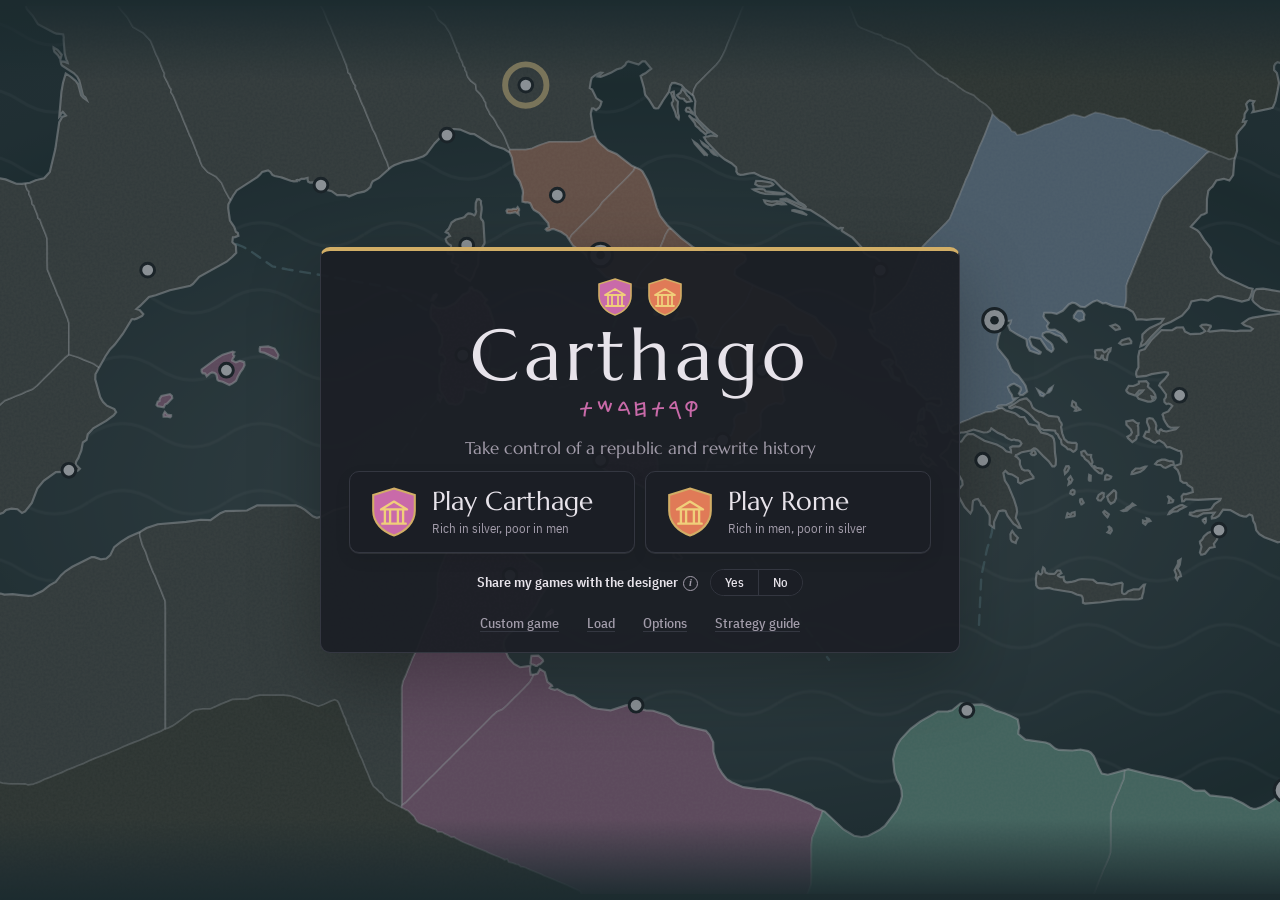
==== commit 9da9dacb: "Publish 58c7702 2026-10-05" ====
--- a/index.html
+++ b/index.html
@@ -2,13 +2,14 @@
 <html lang="en">
   <head>
     <meta charset="UTF-8" />
+    <script>/* Dark by default, before the first paint (client/theme.ts). */try{var t=localStorage.getItem('carthago-theme');if(t!=='system')document.documentElement.dataset.theme=t==='light'?'light':'dark'}catch(e){document.documentElement.dataset.theme='dark'}</script>
     <meta name="viewport" content="width=device-width, initial-scale=1.0" />
     <title>Carthago</title>
     <link rel="preconnect" href="https://fonts.googleapis.com" />
     <link rel="preconnect" href="https://fonts.gstatic.com" crossorigin />
     <link rel="stylesheet" crossorigin="anonymous" href="https://fonts.googleapis.com/css2?family=Marcellus&family=IBM+Plex+Sans+Condensed:wght@400;500;600&family=Noto+Sans+Phoenician&display=swap" />
-    <script type="module" crossorigin src="./assets/main-C0B5wfu1.js"></script>
-    <link rel="stylesheet" crossorigin href="./assets/main-CacBtyGQ.css">
+    <script type="module" crossorigin src="./assets/main-DQ13FS0c.js"></script>
+    <link rel="stylesheet" crossorigin href="./assets/main-Bf4IbSmq.css">
   </head>
   <body>
     <div id="app"></div>
--- a/assets/main-Bf4IbSmq.css
+++ b/assets/main-Bf4IbSmq.css
@@ -0,0 +1 @@
+:root{--ground: #e7e8e3;--surface: #f5f5f1;--sunk: #dcddd7;--ink: #1e1a22;--muted: #5c5764;--rule: #c8c6cb;--sea: #cfdde0;--land: #d8ceb4;--lane: #2c5a66;--good: #2f6b3f;--bad: #a3361d;--bronze: #86652a;--p-carthage: #74215a;--p-rome: #a3361d;--p-macedon: #3f5f8c;--p-seleucids: #8a7a2e;--p-ptolemies: #2e7a6a;--p-minor: #a9a69e;--t-punic: #74215a;--t-latin: #a3361d;--t-greek: #3f6fa0;--t-local: #8e8a7e;--t-arabic: #2e7a4f;--t-turkish: #c99a12;--display: "Marcellus", Georgia, serif;--ui: "IBM Plex Sans Condensed", "Arial Narrow", system-ui, sans-serif;--phoen: "Noto Sans Phoenician", "Segoe UI Historic", serif;color-scheme:light}@media (prefers-color-scheme: dark){:root:not([data-theme=light]){--ground: #121419;--surface: #1b1e25;--sunk: #0d0f13;--ink: #e7e3ea;--muted: #a29caa;--rule: #343741;--sea: #1a2c31;--land: #3b3a2f;--lane: #72aaba;--good: #7cc08d;--bad: #ee8866;--bronze: #d2ae66;--p-carthage: #c96aa9;--p-rome: #e07a57;--p-macedon: #7f9fd0;--p-seleucids: #c9b460;--p-ptolemies: #5fb8a2;--p-minor: #5a5e68;--t-punic: #c96aa9;--t-latin: #e07a57;--t-greek: #7fa9d6;--t-local: #8a8779;--t-arabic: #6cc08d;--t-turkish: #e2bd4a;color-scheme:dark}}:root[data-theme=dark]{--ground: #121419;--surface: #1b1e25;--sunk: #0d0f13;--ink: #e7e3ea;--muted: #a29caa;--rule: #343741;--sea: #1a2c31;--land: #3b3a2f;--lane: #72aaba;--good: #7cc08d;--bad: #ee8866;--bronze: #d2ae66;--p-carthage: #c96aa9;--p-rome: #e07a57;--p-macedon: #7f9fd0;--p-seleucids: #c9b460;--p-ptolemies: #5fb8a2;--p-minor: #5a5e68;--t-punic: #c96aa9;--t-latin: #e07a57;--t-greek: #7fa9d6;--t-local: #8a8779;--t-arabic: #6cc08d;--t-turkish: #e2bd4a;color-scheme:dark}*{box-sizing:border-box}html,body{height:100%}body{margin:0;background:var(--ground);color:var(--ink);font:16px/1.45 var(--ui)}button{font:inherit;color:inherit}:focus-visible{outline:2px solid var(--lane);outline-offset:2px}#app{height:100%}.app{display:grid;grid-template-rows:auto 1fr 36px;grid-template-columns:76px 1fr;height:100vh}.topbar{grid-column:1 / 3;display:flex;flex-wrap:wrap;align-items:center;gap:6px 14px;padding:10px 16px;background:var(--surface);border-bottom:1px solid var(--rule);font-variant-numeric:tabular-nums}.when{font-family:var(--display);font-size:22px;display:grid;line-height:1.1}.when span{font-family:var(--ui);font-size:13px;color:var(--muted);display:flex;align-items:center;gap:6px}.chips{display:flex;flex-wrap:wrap;gap:2px 8px;margin-left:8px;margin-right:auto}.chip{display:inline-flex;align-items:center;gap:7px;padding:4px 8px;border-radius:6px}.chip .kv{display:grid;line-height:1.05}.chip .v{font-size:19px}.chip .d{font-size:11px;font-weight:600;margin-left:5px;color:var(--muted)}.chip .d.up{color:var(--good)}.chip .d.down{color:var(--bad)}.ic{width:22px;height:22px;fill:none;stroke:var(--bronze);stroke-width:1.8;stroke-linecap:round;stroke-linejoin:round;flex:none}.rail{grid-row:2 / 4;display:flex;flex-direction:column;background:var(--surface);border-right:1px solid var(--rule);padding:6px 0;gap:2px;overflow:hidden auto}.rail button{position:relative;border:0;border-left:3px solid transparent;background:none;color:var(--muted);width:100%;height:62px;display:grid;place-items:center;gap:2px;cursor:pointer;font:500 11px/1 var(--ui);letter-spacing:.04em}.rail button .ic{width:26px;height:26px;stroke:currentColor}.rail button:hover{color:var(--ink);background:var(--sunk)}.rail button[aria-pressed=true]{color:var(--ink);border-left-color:var(--bronze);background:color-mix(in srgb,var(--bronze) 12%,transparent)}.rail .badge:after{content:attr(data-n);position:absolute;top:6px;right:12px;background:var(--bad);color:#fff;font-size:10px;border-radius:8px;padding:1px 6px}.stage{position:relative;background:var(--sea);overflow:hidden}.stage>svg{position:absolute;top:0;right:0;bottom:0;left:0;width:100%;height:100%}.ticker{grid-column:1 / 3;display:flex;gap:28px;align-items:center;padding:0 16px;background:var(--surface);border-top:1px solid var(--rule);font-size:13px;color:var(--muted);white-space:nowrap;overflow:hidden}.ticker span:before{content:"•";color:var(--bronze);margin-right:8px}.panelhead{display:flex;align-items:center;justify-content:space-between;gap:8px}.dossier{cursor:pointer}.regionp .eyebrow{display:flex;justify-content:space-between;align-items:center}.acts{display:flex;flex-wrap:wrap;gap:6px}.stat{display:flex;align-items:baseline;gap:6px;cursor:help;padding:2px 4px;border-radius:4px}.stat:hover{background:var(--sunk)}.stat .k{color:var(--muted);font-size:12px;text-transform:uppercase;letter-spacing:.08em}.stat .v{font-weight:600;font-size:17px}.side-name{font-family:var(--display);font-size:18px;display:flex;align-items:center;gap:8px}.swatch{width:12px;height:12px;border-radius:50%;display:inline-block}.btn{padding:9px 14px;border-radius:4px;border:1px solid var(--rule);background:var(--surface);cursor:pointer;font-weight:500}.btn:hover{border-color:var(--ink)}.btn.primary{background:var(--ink);color:var(--surface);border-color:var(--ink)}.seg{display:inline-flex;border:1px solid var(--rule);border-radius:5px;overflow:hidden}.seg button{border:0;border-right:1px solid var(--rule);background:var(--surface);padding:7px 11px;cursor:pointer}.seg button:last-child{border-right:0}.seg button[aria-pressed=true]{background:var(--ink);color:var(--surface)}.maptools{display:flex;align-items:center;gap:10px}.regionp b.h{display:none}.legend{max-width:calc(100% - 28px)}.legend{position:absolute;left:12px;bottom:10px;display:flex;flex-wrap:wrap;gap:10px;font-size:13px;color:var(--muted);background:var(--surface);padding:6px 10px;border-radius:4px;border:1px solid var(--rule)}.region{cursor:help}.cell{stroke:#0c10128c;stroke-width:1;transition:filter .15s}.cell:hover{filter:brightness(1.15)}.cell:focus-visible{outline:none;stroke:var(--ink);stroke-width:2.5}.coast{fill:none;stroke:var(--ink);stroke-opacity:.45;stroke-width:1;pointer-events:none}.lbl{font:600 9.5px var(--ui);letter-spacing:.1em;text-transform:uppercase;fill:var(--ink);paint-order:stroke;stroke:var(--sea);stroke-width:2.4px;text-anchor:middle;pointer-events:none}.lbl.cap{font-size:11px;letter-spacing:.14em}svg text{font-family:var(--ui)}.panel{position:absolute;top:14px;left:14px;bottom:14px;width:min(760px,calc(100% - 28px));background:var(--surface);border:1px solid var(--rule);border-radius:10px;box-shadow:0 18px 50px #00000040;padding:14px 16px;display:grid;gap:12px;align-content:start;overflow:auto;z-index:3}@media (max-width: 960px){.panel{width:calc(100% - 28px)}.maptools{right:14px}}.eyebrow{font-size:12px;text-transform:uppercase;letter-spacing:.12em;color:var(--muted);font-weight:500}.chron{display:grid;gap:8px}.chron div{border-left:3px solid var(--rule);padding-left:10px}.chron .inc{border-color:var(--bronze);cursor:help}.note{color:var(--muted);font-size:13px}#tip{position:fixed;z-index:50;max-width:360px;background:var(--ink);color:var(--surface);padding:10px 12px;border-radius:6px;pointer-events:none;box-shadow:0 6px 22px #0000004d;font-size:13px}#tip b.h{display:block;font-size:14px;margin-bottom:4px}.st{display:grid;grid-template-columns:1fr 110px auto;gap:3px 8px;align-items:center;font-variant-numeric:tabular-nums}.st .bar{position:relative;height:10px}.st .bar:before{content:"";position:absolute;left:var(--z, 50%);top:-2px;bottom:-2px;width:1px;background:currentColor;opacity:.4}.st .bar i{position:absolute;top:0;bottom:0;border-radius:2px}.st .bar i.pos{background:#7cc08d}.st .bar i.neg{background:#e86}.st .bar i.rng{background:repeating-linear-gradient(45deg,#d2ae66 0 3px,transparent 3px 6px);border:1px solid #d2ae66}.st .num{text-align:right;white-space:nowrap}.st .tot{border-top:1px solid currentColor;padding-top:4px;margin-top:2px;font-weight:600}.pips{display:inline-flex;gap:3px}.pips i{width:12px;height:12px;border-radius:2px;background:var(--sunk);border:1px solid var(--rule)}.pips i.on{background:var(--p-rome);border-color:var(--p-rome)}.pips i.last{outline:1px dashed var(--p-rome);outline-offset:1px}.btn:disabled{opacity:.45;cursor:not-allowed}.warbar{position:absolute;left:50%;top:14px;transform:translate(-50%);z-index:2;border-radius:12px;display:grid;grid-template-columns:auto minmax(160px,1fr) auto;gap:14px;align-items:center;padding:8px 14px;background:color-mix(in srgb,var(--surface) 92%,transparent);color:var(--ink);border:1px solid var(--edge);border-top:3px solid var(--bad);box-shadow:var(--lift);-webkit-backdrop-filter:blur(4px);backdrop-filter:blur(4px);min-width:min(520px,90%)}.wb-side{display:flex;align-items:center;gap:8px}.wb-side span{display:grid;line-height:1}.wb-side.r span{text-align:right}.wb-side small{font:600 10.5px var(--ui);letter-spacing:.08em;text-transform:uppercase;color:var(--muted)}.wb-side b{font:400 28px/1 var(--display);font-variant-numeric:tabular-nums}.wb-side.c b{color:var(--p-carthage)}.wb-side.r b{color:var(--p-rome)}.wb-mid{display:grid;gap:3px;justify-items:center;min-width:0}.wb-tug{position:relative;display:flex;width:100%;height:10px;border-radius:5px;overflow:hidden;background:var(--sunk)}.wb-tug i{display:block;height:100%;transition:width .4s ease}.wb-tug i.c{background:var(--p-carthage)}.wb-tug i.r{background:var(--p-rome)}.wb-tug em{position:absolute;left:50%;top:-2px;bottom:-2px;width:2px;background:var(--surface)}.wb-lead{font:600 13px var(--ui)}.wb-sub{font:11.5px var(--ui);color:var(--muted);text-align:center}@media (prefers-reduced-motion: reduce){.wb-tug i{transition:none}}.warbar .btn{color:var(--ink)}.panel section{display:grid;gap:8px}.panel h2{font-family:var(--display);font-weight:400;font-size:24px;margin:0;line-height:1.15}.panel p{margin:0}.embassy{border:2px solid var(--bronze);border-radius:8px;padding:12px;background:var(--ground)}.cause{display:grid;gap:3px;font-size:13px}.cbar{position:relative;height:10px;background:var(--sunk);border-radius:5px;overflow:hidden;cursor:help}.cbar i{position:absolute;left:0;top:0;bottom:0}.cbar s{position:absolute;top:0;bottom:0;width:1px;background:var(--ink);opacity:.5}.forecast{overflow-x:auto}.forecast table{border-collapse:collapse;font-size:12px;width:100%}.forecast caption{text-align:left;color:var(--muted);font-size:12px;padding-bottom:4px}.forecast th{font-weight:600;text-align:left;padding:4px;vertical-align:bottom}.forecast td{padding:5px;border:1px solid var(--rule);vertical-align:top;cursor:help;line-height:1.3}.forecast td.good{background:color-mix(in srgb,var(--good) 16%,transparent)}.forecast td.bad{background:color-mix(in srgb,var(--bad) 12%,transparent)}.forecast td.war{background:color-mix(in srgb,var(--p-rome) 30%,transparent);font-weight:600}.postures{display:grid;gap:6px}.posture{display:grid;gap:2px;text-align:left}.posture b{font-family:var(--display);font-weight:400;font-size:18px}.posture span{font-size:13px;color:var(--muted)}.reveal .cards{display:grid;grid-template-columns:1fr 1fr;gap:8px}.pc{border:2px solid;border-radius:6px;padding:8px 10px;display:grid}.pc span{font-size:12px;color:var(--muted)}.pc b{font-family:var(--display);font-weight:400;font-size:20px}.pc[data-stack]{cursor:help}.lean-axis{display:flex;justify-content:space-between;font-size:12px;color:var(--muted)}.lean{display:grid;grid-template-columns:130px 1fr;gap:8px;align-items:center;font-size:13px;cursor:help}.lbar{position:relative;height:10px;background:var(--sunk);border-radius:5px}.lbar:before{content:"";position:absolute;left:50%;top:-3px;bottom:-3px;width:1px;background:var(--ink);opacity:.5}.lbar i{position:absolute;top:0;bottom:0;border-radius:5px}.chron .cri{border-color:var(--bronze)}.chron .war{border-color:var(--p-rome)}@keyframes ring{0%{opacity:1}to{opacity:.35}}.crisis-ring{animation:ring 1.1s ease-in-out infinite alternate}@media (prefers-reduced-motion: reduce){.crisis-ring{animation:none}}.sealbar{display:flex;flex-wrap:wrap;align-items:center;gap:8px;padding:8px 10px;border:1px solid var(--rule);border-radius:6px;background:var(--ground);cursor:help}.sealbar .k{font-size:12px;text-transform:uppercase;letter-spacing:.08em;color:var(--muted)}.sealbar .v{font-weight:600}.seals{display:inline-flex;gap:4px}.seal{width:18px;height:18px;border-radius:50%;background:var(--bronze);box-shadow:inset 0 0 0 3px color-mix(in srgb,var(--bronze) 65%,#000 35%)}.seal.used{background:transparent;box-shadow:inset 0 0 0 2px var(--rule)}.seal.locked{background:var(--p-rome);box-shadow:inset 0 0 0 3px color-mix(in srgb,var(--p-rome) 60%,#000 40%)}.tabs{display:flex;overflow-x:auto;border-bottom:1px solid var(--rule)}.tabs button{border:0;background:none;padding:8px 10px;font-weight:500;cursor:pointer;white-space:nowrap;border-bottom:3px solid transparent;color:var(--muted)}.tabs button[aria-selected=true]{color:var(--ink);border-bottom-color:var(--p-carthage)}.tabs button.later{opacity:.6}.badge{background:var(--bronze);color:var(--surface);border-radius:3px;padding:1px 5px;font-size:11px}.tablebody{display:grid;gap:14px}.fgrid{display:grid;grid-template-columns:1fr 1fr;gap:8px}.fcard{border:1px solid var(--rule);border-radius:6px;padding:8px 10px;display:grid;gap:3px;cursor:help;background:var(--ground)}.fhead{display:flex;justify-content:space-between;gap:6px;align-items:baseline}.agenda,.chips{display:flex;flex-wrap:wrap;gap:4px}.chip{font-size:12px;padding:2px 6px;border-radius:3px;background:var(--sunk)}.chip.office{background:var(--bronze);color:var(--surface)}.chip.vote{background:color-mix(in srgb,var(--p-carthage) 18%,transparent)}.mood{font-weight:600;font-size:13px}.mood.good{color:var(--good)}.mood.bad{color:var(--bad)}.cand{display:grid;grid-template-columns:150px 1fr 60px;gap:8px;align-items:center;font-size:13px}.crange{position:relative;height:10px;background:var(--sunk);border-radius:5px;overflow:hidden}.crange s{position:absolute;left:0;top:0;bottom:0;background:var(--muted);opacity:.5}.crange i{position:absolute;top:0;bottom:0;background:repeating-linear-gradient(45deg,var(--bronze) 0 3px,transparent 3px 6px)}.consul{display:flex;justify-content:space-between;gap:10px;align-items:center;border:1px solid var(--p-rome);border-radius:6px;padding:8px 10px}.mcard{border:1px solid var(--rule);border-radius:6px;padding:10px;display:grid;gap:8px;background:var(--ground)}.mhead{display:flex;justify-content:space-between;gap:8px;align-items:baseline}.mcard select{font:inherit;padding:6px 8px;border:1px solid var(--rule);border-radius:4px;background:var(--surface);color:var(--ink)}.vote{display:grid;gap:4px}.votebar{display:flex;height:22px;border-radius:4px;overflow:hidden;font-size:11px;font-weight:600;line-height:22px;color:#fff}.votebar div{text-align:center;white-space:nowrap;overflow:hidden}.votebar .yes{background:var(--good)}.votebar .waver{background:var(--bronze)}.votebar .no{background:var(--bad)}.srow{display:grid;grid-template-columns:1fr 110px 92px;gap:6px;align-items:center;font-size:13px}.srow>span:first-child{cursor:help}.sbar{position:relative;height:8px;background:var(--sunk);border-radius:4px}.sbar:before{content:"";position:absolute;left:50%;top:-2px;bottom:-2px;width:1px;background:var(--ink);opacity:.5}.sbar i{position:absolute;top:0;bottom:0;border-radius:4px}.sbar i.yes{background:var(--good)}.sbar i.no{background:var(--bad)}.sbar i.waver{background:var(--bronze)}.lob{font-size:12px;padding:4px 6px;white-space:nowrap;border:1px solid var(--rule);border-radius:4px;background:var(--surface);cursor:pointer}.lob .lobcost{display:inline-flex;align-items:center;gap:1px;margin-left:3px;opacity:.8}.lob .lobcost svg{width:12px;height:12px}.lob[aria-pressed=true]{background:var(--ink);color:var(--surface);border-color:var(--ink)}.vtext{font-size:13px}.vtext.pass{color:var(--good)}.vtext.fail{color:var(--bad)}.vtext.maybe{color:var(--ink)}.vtext .odds{color:var(--gold, var(--ink))}.empty{border:1px dashed var(--rule);border-radius:6px;padding:12px}.chron .mine{border-color:var(--p-carthage)}.chron .theirs{border-color:var(--muted)}@media (min-width: 961px){html,body{height:100%;overflow:hidden}#app{height:100%;display:flex;flex-direction:column}#app>.body{flex:1 1 auto;min-height:0;overflow:hidden}.panel{overflow-y:auto;min-height:0;align-content:start}.panel{padding-top:0}.panelhead{position:sticky;top:0;z-index:3;background:var(--surface);padding-top:14px;display:grid;gap:8px}}.fgrid{grid-template-columns:1fr}.houses{display:grid;gap:3px;margin-top:4px}.house{display:grid;grid-template-columns:1fr 90px 28px;gap:6px;align-items:center;font-size:13px}.house>span:first-child{cursor:help}.ibar{height:7px;background:var(--sunk);border-radius:4px;overflow:hidden;cursor:help}.ibar i{display:block;height:100%;background:var(--bronze)}.chron .fam{border-color:var(--bronze);opacity:.9}.cand>span:first-child{cursor:help;line-height:1.2}.cforecast{display:grid;gap:6px;border:1px solid var(--rule);border-radius:6px;padding:8px;background:var(--surface)}.vs{display:flex;gap:10px;align-items:baseline;font-size:15px}.vs span[data-stack]{cursor:help;border-bottom:1px dotted var(--muted)}.window{width:100%;height:auto;display:block}.window text{font-family:var(--ui)}.sparkwrap{cursor:help;display:block}.spark{width:90px;height:16px;display:block}.chron .win{border-color:var(--good)}.chron .loss{border-color:var(--bad)}.chron [data-stack]{cursor:help;border-bottom:1px dotted var(--muted)}.god{display:grid;grid-template-columns:1fr 110px 26px 56px;gap:6px;align-items:center;font-size:13px}.god>span:first-child{cursor:help}.gbar{height:9px;background:var(--sunk);border-radius:5px;overflow:hidden;cursor:help}.gbar i{display:block;height:100%;background:var(--bronze)}.chron .annal{border-color:var(--ink);font-family:var(--display);font-size:15px;line-height:1.45}.chron .annal .note{font-family:var(--ui)}.epi-back{position:fixed;top:0;right:0;bottom:0;left:0;z-index:40;background:#00000073;display:grid;place-items:center;padding:16px}.epilogue{background:var(--surface);color:var(--ink);max-width:680px;width:100%;max-height:90vh;overflow:auto;border-radius:10px;padding:24px 28px;display:grid;gap:10px;box-shadow:0 20px 60px #0006}.epilogue h2{font-family:var(--display);font-weight:400;font-size:34px;margin:0}.epilogue p{margin:0;line-height:1.55}.epilogue .verdict{font-family:var(--display);font-size:19px}.row{display:flex;flex-wrap:wrap;gap:10px}.legacy-screen{--mix-accent: var(--p-carthage);background:var(--surface);color:var(--ink);width:min(1040px,100%);max-height:92vh;overflow:auto;border-radius:10px;box-shadow:0 20px 60px #0006;border:3px solid var(--mix-accent);display:grid}.lg-inner{padding:12px 28px 24px;display:grid;gap:12px}.band{display:flex;justify-content:space-between;padding:6px 12px;background:color-mix(in srgb,var(--mix-accent) 12%,var(--surface));color:var(--mix-accent);overflow:hidden}.orn{width:18px;height:22px;display:block}.orn svg{width:100%;height:100%;display:block}.orn.lat{color:var(--p-rome)}.orn.pun{color:var(--p-carthage)}.orn.grk{color:var(--t-greek)}.lg-title{display:grid;gap:2px;justify-items:center;text-align:center}.lg-title .t-pun{font-family:var(--phoen);color:var(--p-carthage);letter-spacing:.08em;line-height:1.1}.lg-title .t-lat{font-family:var(--display);color:var(--p-rome);letter-spacing:.22em;line-height:1.1}.lg-title .t-grk{font-family:var(--display);color:var(--t-greek);letter-spacing:.18em;line-height:1.1}.lg-title h2{font-family:var(--display);font-weight:400;font-size:34px;margin:4px 0 0;color:var(--mix-accent)}.legacy-screen .verdict{font-family:var(--display);font-size:19px;text-align:center;margin:0}.lg-tabs{justify-content:center}.lg-tabs button[aria-selected=true]{border-bottom-color:var(--mix-accent)}.lg-body{display:grid;gap:10px}.lg-body p{margin:0;line-height:1.55}.lg-body h3{font-family:var(--display);font-weight:400;margin:6px 0 0}.lg-scroll{overflow-x:auto}.rivers{width:100%;min-width:640px;height:auto;display:block}.rivers text{font-family:var(--ui)}.eratabs{margin-bottom:4px}.beat{cursor:help;padding:6px 10px;border-left:3px solid var(--mix-accent);background:color-mix(in srgb,var(--mix-accent) 5%,transparent)}.beat:hover,.beat:focus-visible{background:color-mix(in srgb,var(--mix-accent) 12%,transparent)}.beat .theme{display:inline-block;min-width:86px;font-size:11px;text-transform:uppercase;letter-spacing:.1em;color:var(--muted)}.stars{font-style:italic;color:var(--muted)}.ours{color:var(--muted);border-top:1px dashed var(--rule);padding-top:8px}.hinges,.decisions{margin:0;padding-left:22px;display:grid;gap:8px}.decisions li{display:flex;justify-content:space-between;gap:10px;align-items:center}.btn.small{padding:5px 9px;font-size:12px}.lg-map{background:var(--sea);border-radius:6px;overflow:hidden}.lg-map svg{width:100%;height:auto;display:block}.legend-inline .swatch{margin-left:8px}.whatif-result{border:2px solid var(--mix-accent);border-radius:6px;padding:10px 14px;display:grid;gap:6px}.whatif-result ul{margin:0;padding-left:18px}.whatif-table tr.same td,.whatif-table tr.same th{opacity:.6}.whatif-table tr.diff th{color:var(--ink)}.whatif-table td{vertical-align:top}.decisions-rest>summary{cursor:pointer;color:var(--muted);padding:6px 0}.day{display:grid;gap:14px}.street{display:grid;justify-items:center;gap:6px;padding:18px;border-radius:6px;background:linear-gradient(90deg,color-mix(in srgb,var(--p-carthage) 14%,var(--sunk)),color-mix(in srgb,var(--p-rome) 14%,var(--sunk)))}.sign{font-size:40px;padding:8px 22px;background:var(--ink);color:var(--surface);border-radius:4px;letter-spacing:.12em}.sign.pun{font-family:var(--phoen)}.sign.lat,.sign.grk{font-family:var(--display)}.vignette{font-family:var(--display);font-size:18px;line-height:1.6}.sign.ara{font-family:Noto Naskh Arabic,Geeza Pro,Traditional Arabic,serif}.y2-lead{font-family:var(--display);font-size:20px;line-height:1.35;margin:0}.y2-maps{display:grid;grid-template-columns:1fr 1fr;gap:16px}.y2-maps figure,.y2-keep figure{margin:0;display:grid;gap:6px;align-content:start}.y2-maps figcaption{display:flex;gap:8px;align-items:baseline;flex-wrap:wrap}.y2-map svg text{display:none}.y2-bar{display:grid;gap:4px;font-size:12px}.y2-bar-t{color:var(--muted)}.y2-track{display:flex;gap:2px;height:14px}.y2-track i{border-radius:3px;min-width:3px;cursor:help}.y2-legend{display:flex;flex-wrap:wrap;gap:4px 12px;color:var(--ink)}.y2-legend span{display:inline-flex;align-items:center;gap:5px}.y2-keep{display:grid;grid-template-columns:minmax(0,1.3fr) minmax(0,1fr);gap:16px;align-items:center}.y2-note svg{width:100%;height:auto;display:block;filter:drop-shadow(0 3px 8px rgb(0 0 0 / .15))}.y2-story{display:grid;gap:10px}.y2-story .vignette{margin:0}.y2-tables{display:grid;grid-template-columns:minmax(0,1.4fr) minmax(0,1fr);gap:16px;align-items:start}.y2-table{border-collapse:collapse;width:100%;font-size:13px}.y2-table caption{text-align:left;font-family:var(--display);font-size:16px;padding-bottom:6px}.y2-table th,.y2-table td{text-align:left;padding:5px 8px;border-top:1px solid var(--rule);vertical-align:top}.y2-table th[scope=row]{color:var(--muted);font-weight:500;white-space:nowrap}.y2-table thead th{color:var(--muted);font-weight:500;border-top:0}.y2-table tbody tr{cursor:help}.y2-table tbody tr:hover,.y2-table tbody tr:focus{background:var(--sunk);outline:none}.y2-table .swatch{margin-right:6px;vertical-align:-1px}@media (max-width: 720px){.y2-maps,.y2-keep,.y2-tables{grid-template-columns:1fr}.y2-table th[scope=row]{white-space:normal}}.pill{display:inline-flex;align-items:center;font-size:13px;padding:5px 9px;border-radius:999px;border:1px solid var(--rule);background:var(--surface);cursor:help;white-space:nowrap;font-variant-numeric:tabular-nums}.embassy.request{border-color:var(--p-ptolemies)}.situation{display:grid;gap:4px}.situation .sit{display:grid;gap:1px;text-align:left;border:0;border-left:3px solid var(--bronze);background:var(--ground);padding:5px 8px;cursor:pointer;font-size:13px;border-radius:0 4px 4px 0}.situation .sit:hover{background:var(--sunk)}.situation .sit b{font-size:14px}.situation .sit .if{color:var(--muted)}.notice{position:absolute;left:50%;top:60px;transform:translate(-50%);z-index:2;border-radius:8px;display:flex;gap:10px;align-items:center;padding:8px 16px;background:var(--bronze);color:var(--surface);font-weight:500}.notice .btn{color:var(--ink)}.combo{border:1px dashed var(--rule);border-radius:6px;padding:8px 10px;display:grid;gap:4px;cursor:help}.combo.near{border-style:solid;border-color:var(--bronze)}.combo.lit{border:2px solid var(--bronze);background:color-mix(in srgb,var(--bronze) 12%,transparent)}.combo .chead{display:flex;justify-content:space-between;gap:8px;flex-wrap:wrap}.combo ul{margin:0;padding:0;list-style:none;font-size:13px;display:grid;gap:1px}.combo li{color:var(--muted)}.combo li.ok{color:var(--good)}.aim{display:grid;gap:4px;margin-bottom:8px}.aim select{font:inherit;font-size:13px;padding:3px 6px;border:1px solid var(--rule);border-radius:4px;background:var(--ground);color:inherit}.aimrow{display:grid;grid-template-columns:14px auto 1fr;gap:6px;font-size:13px;align-items:baseline;color:var(--muted)}.aimrow.met{color:inherit}.aimrow.met span:first-child{color:var(--good)}.aimrow .note{text-align:right}.tour{position:fixed;left:16px;bottom:calc(16px + env(safe-area-inset-bottom,0px));z-index:50;width:min(380px,calc(100vw - 32px));display:grid;gap:6px;padding:12px 14px;background:var(--surface);color:var(--ink);border:1px solid var(--bronze);border-radius:6px;box-shadow:0 6px 24px #00000040}.tour b{font-size:16px}.tour p{margin:0;font-size:14px;line-height:1.45}.tour-btns{display:flex;gap:6px;justify-content:flex-end;flex-wrap:wrap}.tour-focus{outline:3px solid var(--bronze);outline-offset:2px;border-radius:4px}.counsel{margin:2px 0 0;padding-left:16px;font-size:12px;line-height:1.35}.counsel li{margin:1px 0}.report-page{max-width:760px;margin:0 auto;padding:24px 16px 60px;display:grid;gap:14px;align-content:start}.report-page h2{font-family:var(--display);font-weight:400;font-size:32px;margin:0}.report-page section{display:grid;gap:8px}.report-page textarea,.report-page .noterow input{width:100%;font:inherit;padding:8px;border:1px solid var(--rule);border-radius:4px;background:var(--surface);color:var(--ink);box-sizing:border-box}.report-page textarea{resize:vertical}.report-page .noterow{display:flex;gap:8px}.report-page .noterow input{flex:1}.report-page .rating{display:flex;justify-content:space-between;gap:12px;align-items:center;flex-wrap:wrap}.report-page .stars label{margin-left:8px;cursor:pointer}.report-page .notes{margin:0;padding-left:18px;color:var(--muted);font-size:13px;display:grid;gap:4px}.report-page .row{display:flex;gap:10px;align-items:center;flex-wrap:wrap}.report-page code{font-size:12px}#tip.pinned{pointer-events:auto;box-shadow:0 0 0 2px var(--bronze)}#tip .tipx{float:right;border:0;background:none;color:var(--surface);font-size:16px;cursor:pointer;margin:-4px -4px 0 6px}#tip .why{cursor:help}#tip .why:hover{text-decoration:underline}#tip2{position:fixed;z-index:51;max-width:340px;background:var(--ink);color:var(--surface);padding:10px 12px;border-radius:6px;pointer-events:none;box-shadow:0 8px 30px #00000059;font-size:13px;border:1px solid var(--bronze)}#tip2 b.h{display:block;font-size:14px;margin-bottom:4px}.gauge{display:inline-grid;justify-items:center;gap:1px;font-size:12px;color:var(--muted)}.seats{display:block;margin:0 auto}.tug{display:inline-flex;align-items:center;gap:8px}.tug b{font-size:18px;font-variant-numeric:tabular-nums}.stack,.cstack{display:inline-flex;height:14px;border-radius:3px;overflow:hidden;min-width:120px;flex:1}.stack i,.cstack i{display:block;height:100%}.prog{position:relative;display:inline-block;width:140px;height:12px;background:var(--sunk);border-radius:3px;overflow:hidden;vertical-align:middle}.prog i{position:absolute;left:0;top:0;bottom:0}.prog s{position:absolute;top:0;bottom:0;width:1px;background:var(--surface);opacity:.8}.pips i{display:inline-block;width:11px;height:11px;border-radius:3px;background:var(--sunk);margin-right:3px}.pips i.on{background:var(--bronze)}.tiles{display:grid;grid-template-columns:repeat(auto-fill,minmax(150px,1fr));gap:10px}.tile{position:relative;border:1px solid var(--rule);border-radius:8px;background:var(--ground);padding:10px 10px 8px;display:grid;gap:5px;justify-items:center;text-align:center;cursor:pointer}.tile:hover{border-color:var(--bronze)}.tile svg.g{width:36px;height:36px;stroke:var(--bronze)}.tile .name{font-weight:500;font-size:14px;line-height:1.2}.tile .cost{font-size:12px;color:var(--muted)}.tile.lit{border-color:var(--bronze);box-shadow:inset 0 0 0 1px color-mix(in srgb,var(--bronze) 40%,transparent)}.tile.locked{opacity:.5}.tile .act{position:absolute;top:5px;left:8px;font-size:11px;color:var(--bronze)}.pc{display:grid;grid-template-columns:44px 1fr auto;gap:12px;align-items:center;padding:6px 8px;border-radius:7px;background:var(--ground)}.pc b{display:block;font-weight:500;font-size:16px}.pc .sub{display:block;color:var(--muted);font-size:13px}.pc .right{font-size:13px;color:var(--muted);text-align:right}.medal{display:block}.ev{border-left:4px solid var(--rule);background:var(--ground);border-radius:6px;padding:8px 12px}.ev.good{border-color:var(--good)}.ev.bad{border-color:var(--bad)}.ev.war{border-color:var(--p-rome)}.ev b{font-family:var(--display);font-weight:400;font-size:18px}.ev p{margin:4px 0 0}.doc{background:var(--ground);border:1px solid var(--rule);border-radius:4px;padding:12px 16px;font-family:var(--display)}.doc h3{margin:0 0 6px;font-weight:400;font-size:20px;text-align:center}.doc ol{margin:0;padding-left:20px;font-family:var(--ui)}.doc .seal{display:block;margin-top:8px;text-align:right;color:var(--bronze);font-style:italic}.gods{display:grid;grid-template-columns:repeat(auto-fill,minmax(150px,1fr));gap:10px}.godc{display:grid;justify-items:center;gap:4px;text-align:center;border:1px solid var(--rule);border-radius:8px;padding:8px;background:var(--ground)}.godc h4{margin:0;font:400 17px var(--display)}.godc .sub{font-size:12px;color:var(--muted)}.courts{display:grid;grid-template-columns:repeat(auto-fill,minmax(110px,1fr));gap:8px}.court{display:grid;justify-items:center;gap:2px;text-align:center;font-size:13px;cursor:help}.consul .bust{float:left;margin:0 10px 0 0}.cell.valid{stroke:var(--bronze);stroke-width:2.5;stroke-dasharray:4 3;filter:brightness(1.18);cursor:pointer}.cell.dim{opacity:.45}.lenshint{position:absolute;left:50%;top:14px;transform:translate(-50%);z-index:2;display:flex;align-items:center;gap:8px;background:var(--ink);color:var(--surface);padding:8px 14px;border-radius:8px;font-size:14px}.lenshint .ic{stroke:var(--bronze)}.lensrow{display:grid;grid-template-columns:repeat(3,1fr);gap:4px}.lens{display:grid;place-items:center;gap:2px;border:1px solid var(--rule);border-radius:6px;background:var(--ground);padding:6px 4px;cursor:pointer;font-size:11px;color:var(--muted)}.lens .ic{width:22px;height:22px}.lens:hover{border-color:var(--bronze);color:var(--ink)}.lens[aria-pressed=true]{background:var(--ink);color:var(--surface);border-color:var(--ink)}.lens:disabled{opacity:.4;cursor:not-allowed}.acts .btn .ic{width:16px;height:16px;vertical-align:-3px}.pin{cursor:pointer}.pin:hover circle:first-child,.pin:focus-visible circle:first-child{stroke-width:2.6}.pin.hot circle:first-child{stroke:var(--bad)}@keyframes pinpulse{0%{opacity:1}to{opacity:.55}}.pin.hot{animation:pinpulse .9s ease-in-out infinite alternate}@media (prefers-reduced-motion: reduce){.pin.hot{animation:none}}.sit em{font-style:normal;color:var(--bronze)}.sit.hot{border-left-color:var(--bad)}.row3{display:grid;grid-template-columns:1fr 1fr 1fr;gap:12px;align-items:center}.big{display:inline-flex;align-items:center;gap:8px}.big b{font-size:26px;font-variant-numeric:tabular-nums}.big .sub,.proj .sub,.pickcard .sub{display:block;color:var(--muted);font-size:12.5px}.proj{display:grid;grid-template-columns:1fr 150px auto;gap:12px;align-items:center;padding:8px 10px;border-radius:7px;background:var(--ground)}.proj>span:first-child{display:grid;grid-template-columns:22px 1fr;gap:8px;align-items:center}.proj>span:first-child .sub{grid-column:2}.proj b{font-weight:500;font-size:15.5px}.proj .acts{justify-content:flex-end}.pickcard{margin-top:10px}.seg[aria-label] button{padding:6px 10px}.ringrow{display:grid;grid-template-columns:220px 1fr;gap:16px;align-items:start}.ringkey{display:grid;gap:2px;font-size:12.5px;color:var(--muted)}.ringkey span{display:flex;align-items:center;gap:6px}.cands{display:grid;gap:6px}.crange{position:relative;display:block;width:120px;height:10px;background:var(--sunk);border-radius:5px;overflow:hidden}.crange i{position:absolute;top:0;bottom:0;border-radius:5px}.pc .right .crange{margin-left:auto}@media (max-width: 1100px){.ringrow{grid-template-columns:1fr}}.warhead .row3>span{display:grid;justify-items:center;gap:4px;text-align:center}.warhead .sub{font-size:12px;color:var(--muted)}.doc span{display:block;margin:2px 0;cursor:help}.vacant{display:grid;place-items:center;width:44px;height:44px;border-radius:50%;border:1px dashed var(--rule)}.vacant .ic{stroke:var(--muted)}.tile .medal{width:56px;height:56px}.hgrid{display:grid;grid-template-columns:1fr 1fr;gap:10px}@media (max-width: 1100px){.hgrid{grid-template-columns:1fr}}.hcard{border:1px solid var(--rule);border-radius:8px;padding:10px;background:var(--ground);display:grid;gap:6px}.hhead{display:grid;grid-template-columns:44px 1fr auto;gap:10px;align-items:center}.hhead b{font-family:var(--display);font-weight:400;font-size:18px}.hhead .sub,.man .sub{display:block;color:var(--muted);font-size:12px}.hspark{cursor:help}.men{display:grid;gap:4px}.man{display:grid;grid-template-columns:36px 1fr;gap:8px;align-items:center;cursor:help}.man b{font-weight:500;font-size:14px}.man .pips i{width:8px;height:8px;margin-right:2px}.man em{font-style:normal;color:var(--bronze)}.dgrid{display:grid;grid-template-columns:repeat(auto-fill,minmax(230px,1fr));gap:10px}.deed{border:1px solid var(--rule);border-radius:8px;padding:10px;background:var(--ground);display:grid;gap:6px;cursor:help}.deed.lit{border-color:var(--bronze);box-shadow:inset 0 0 0 1px color-mix(in srgb,var(--bronze) 40%,transparent)}.dhead{display:grid;grid-template-columns:40px 1fr;gap:8px;align-items:center}.dhead b{font-family:var(--display);font-weight:400;font-size:17px}.dhead .sub,.deed .boon{display:block;color:var(--muted);font-size:12px}.const{width:100%;height:90px}.needs{margin:0;padding:0;list-style:none;font-size:12.5px;color:var(--muted)}.needs li.ok{color:var(--ink)}.scene{background:var(--ground)}.stakerow{display:grid;grid-template-columns:48px 1fr 48px;gap:12px;align-items:center;margin:2px 0 6px}.stake{text-align:center}.stake b{font-family:var(--display);font-weight:400;font-size:22px}.stake .sub{display:block;color:var(--muted);font-size:12.5px}.forecast th.likely,.forecast td.likely{box-shadow:inset 0 0 0 2px var(--bronze)}.oddsbar{position:relative;display:block;height:9px;background:var(--sunk);border-radius:5px;overflow:hidden;margin-top:4px;font-weight:400;cursor:help}.oddsbar i{position:absolute;left:0;top:0;bottom:0;background:color-mix(in srgb,var(--bronze) 45%,transparent)}.oddsbar i.lo{background:var(--bronze)}.oddsbar span{position:absolute;right:4px;top:-1px;font-size:9px;color:var(--ink)}.posture .chances{position:relative;display:block;height:14px;margin-top:4px;background:var(--sunk);border-radius:3px;overflow:hidden}.posture .chances i{position:absolute;left:0;top:0;bottom:0;opacity:.5}.posture .chances i.war{background:var(--p-rome)}.posture .chances i.good{background:var(--good);top:50%}.posture .chances i.bad{background:var(--bad);top:50%}.posture .chances em{position:absolute;left:6px;top:0;font-style:normal;font-size:11px;color:var(--ink);line-height:14px}.scenes{position:absolute;left:50%;top:56px;transform:translate(-50%);z-index:4;display:grid;gap:8px;width:min(480px,calc(100% - 28px))}.scene-card{position:relative;background:var(--surface);border:1px solid var(--bronze);border-radius:10px;padding:12px 14px;box-shadow:0 18px 50px #0000004d}.scene-card.war{border-color:var(--p-rome)}.scene-card.bad{border-color:var(--bad)}.scene-card.good,.deedcard{border-color:var(--bronze)}.scene-card .tipx,.ev .tipx{position:absolute;right:8px;top:6px;border:0;background:none;color:var(--muted);font-size:18px;cursor:pointer}.scenes .ev{position:relative;box-shadow:0 18px 50px #0000004d;border:1px solid var(--rule)}.scene-card .doc{border:0;padding:4px 0}.request .stake b{font-size:20px}.flow-steps{display:flex;flex-wrap:wrap;gap:6px 18px;font-size:13px;color:var(--muted)}.flow-steps .on{color:var(--ink);font-weight:600;border-bottom:2px solid var(--bronze)}.flow-steps .done{color:var(--ink);opacity:.7}.flow-title .lead,.flow-judgment .lead{font-family:var(--display);font-size:22px;line-height:1.3;margin:8px 0}.judgment{background:var(--ink);color:var(--surface);padding:12px 14px;border-radius:8px;max-width:520px}@keyframes slidein{0%{transform:translateY(8px);opacity:0}to{transform:none;opacity:1}}@keyframes dropin{0%{transform:translate(-50%,-10px);opacity:0}to{transform:translate(-50%);opacity:1}}@keyframes fill{0%{width:0}}@keyframes tick{0%{transform:translateY(4px);opacity:0}60%{transform:translateY(-2px)}to{transform:none;opacity:1}}@keyframes frontierpulse{0%{opacity:.45}to{opacity:.95}}.panel.fresh{animation:slidein .18s ease-out}.app.turn .scenes{animation:dropin .24s ease-out}.app.turn .prog i,.app.turn .cbar i,.app.turn .ibar i,.app.turn .oddsbar i,.app.turn .crange i,.app.turn .chances i{animation:fill .45s ease-out}.chip .d{display:inline-block}.app.turn .chip .d{animation:tick .5s ease-out}.frontier{stroke:var(--bad);stroke-width:2.5;opacity:.35;stroke-dasharray:6 5}.frontier.cool{stroke:var(--muted);opacity:.3}.frontier.warm{opacity:.55}.frontier.hot{stroke-dasharray:none;stroke-width:3.5;animation:frontierpulse 1.2s ease-in-out infinite alternate}.frontier.war{stroke-dasharray:none;stroke-width:4.5;opacity:.95}.scrub{display:flex;align-items:center;gap:8px;margin:8px 0}.scrub input{flex:1;accent-color:var(--bronze)}@media (prefers-reduced-motion: reduce){.panel.fresh,.app.turn .scenes,.app.turn .prog i,.app.turn .cbar i,.app.turn .ibar i,.app.turn .oddsbar i,.app.turn .crange i,.app.turn .chances i,.app.turn .chip .d,.frontier.hot{animation:none}}.front{position:relative;min-height:100vh;display:grid;place-items:center;padding:24px 16px;overflow:hidden;background:var(--sea)}.front-map{position:absolute;top:0;right:0;bottom:0;left:0;opacity:.55;filter:saturate(.7);pointer-events:none}.front-map>svg,.front-map .map svg{position:absolute;top:0;right:0;bottom:0;left:0;width:100%;height:100%}.front-map .label,.front-map text{display:none}.front-card{position:relative;width:min(760px,100%);max-height:calc(100vh - 48px);overflow:auto;background:color-mix(in srgb,var(--surface) 94%,transparent);border:1px solid var(--rule);border-top:4px solid var(--bronze);border-radius:10px;box-shadow:0 24px 70px #00000047;padding:26px 28px 22px;display:grid;gap:16px}.front-title{display:grid;justify-items:center;gap:2px;text-align:center}.front-title h1{margin:0;font:400 clamp(44px,9vw,72px)/1 var(--display);letter-spacing:.06em}.front-pun{font:22px var(--phoen);color:var(--p-carthage);letter-spacing:.12em;direction:rtl}.front-emblems{display:flex;gap:10px}.front-lede{font:19px/1.4 var(--display);margin:0;text-align:center}.front-doors{display:flex;flex-wrap:wrap;gap:8px;justify-content:center}.front-door{font:500 15px var(--ui);padding:10px 18px;border-radius:6px;border:1px solid var(--rule);background:var(--surface);color:var(--ink);cursor:pointer;display:grid;justify-items:center;align-content:center}.front-door span{font-weight:400;font-size:12px;color:inherit;opacity:.8}.front-door.on{border-color:var(--bronze);box-shadow:inset 0 -3px 0 var(--bronze)}.front-door.primary{background:var(--ink);color:var(--surface);border-color:var(--ink)}.front-door:hover{border-color:var(--bronze)}.front .notice{position:static;transform:none;justify-content:center}.front-body{display:grid;gap:10px}.front-body.fresh{animation:slidein .18s ease-out}.front-sides{display:grid;grid-template-columns:repeat(auto-fit,minmax(240px,1fr));gap:10px}.front-side{display:flex;gap:12px;align-items:flex-start;text-align:left;padding:12px;border-radius:8px;border:1px solid var(--rule);background:var(--surface);color:var(--ink);cursor:pointer;font:inherit}.front-side b{font:20px var(--display);display:block}.front-side.on{border-color:var(--bronze);box-shadow:inset 0 0 0 2px var(--bronze)}.front .seg{flex-wrap:wrap}.front-seed{display:grid;gap:4px}.front-seed input{font:inherit;text-align:left;cursor:text;max-width:260px}.btn.big{font-size:16px;padding:11px 20px}.btn.danger{background:var(--bad);color:var(--surface);border-color:var(--bad)}.front-slot{display:flex;justify-content:space-between;align-items:center;gap:10px;padding:8px 0;border-bottom:1px solid var(--rule)}.front-slot>span:first-child{display:grid}.front-slot .acts{display:flex;gap:6px;flex-wrap:nowrap}.save-row{display:flex;gap:6px;flex-wrap:wrap;align-items:center}.save-row input{font:inherit;cursor:text;min-width:180px}@media (max-width: 560px){.front-card{padding:18px 16px}.front-slot{flex-direction:column;align-items:stretch}}@media (prefers-reduced-motion: reduce){.front-body.fresh{animation:none}}.tile{background:linear-gradient(180deg,var(--surface),var(--ground));border-bottom-width:3px;transition:transform .08s ease,box-shadow .08s ease}.tile:hover{transform:translateY(-2px);box-shadow:0 6px 14px #0000001f}.tile:active{transform:translateY(1px);box-shadow:none}.tile.lit{border-color:var(--bronze);box-shadow:0 0 0 2px var(--bronze),0 6px 16px #00000024}.tile .toks{display:flex;flex-wrap:wrap;gap:3px;justify-content:center}.tok{display:inline-flex;align-items:center;gap:3px;padding:2px 7px 2px 5px;border-radius:999px;font-size:13px;line-height:1.3;white-space:nowrap;border:1px solid transparent}.tok svg{width:15px;height:15px;flex:none}.tok b{font-weight:600}.tok small{font-size:11px;opacity:.8}.tok.sm{font-size:11.5px;padding:1px 6px 1px 4px}.tok.sm svg{width:13px;height:13px}.tok.pay{background:color-mix(in srgb,var(--bad) 13%,var(--surface));color:color-mix(in srgb,var(--bad) 80%,var(--ink));border-color:color-mix(in srgb,var(--bad) 30%,transparent)}.tok.get{background:color-mix(in srgb,var(--good) 13%,var(--surface));color:color-mix(in srgb,var(--good) 85%,var(--ink));border-color:color-mix(in srgb,var(--good) 30%,transparent)}.tok.time{background:var(--sunk);color:var(--ink)}.tok.vote{border-color:var(--bronze);color:var(--bronze);background:transparent;font-weight:600;text-transform:uppercase;letter-spacing:.06em;font-size:10.5px}.pickcard{position:sticky;bottom:-14px;margin:10px -16px -14px;z-index:2;max-height:66vh;overflow:auto;background:var(--surface);border-top:3px solid var(--bronze);box-shadow:0 -12px 28px #0000002e;padding:14px 16px 16px}.gcard{display:grid;gap:10px}.gc-head{display:flex;gap:12px;align-items:center}.gc-head>div{display:grid;flex:1}.gc-head b{font:400 23px/1.1 var(--display)}.gc-kind{font-size:13px;color:var(--muted);display:flex;gap:6px;align-items:center;flex-wrap:wrap}.gc-x{border:1px solid var(--rule);background:var(--surface);color:var(--muted);border-radius:50%;width:30px;height:30px;cursor:pointer;font-size:17px;line-height:1}.gc-x:hover{color:var(--ink);border-color:var(--bronze)}.gc-about{margin:0;font:italic 15px/1.45 var(--display);color:var(--muted)}.gc-step{font-size:12px;text-transform:uppercase;letter-spacing:.12em;color:var(--bronze);font-weight:600}.gc-step small{text-transform:none;letter-spacing:0;color:var(--muted);font-weight:400}.gcard .seg{display:flex;flex-wrap:wrap}.gcard .seg button{padding:9px 14px;font-size:15px;flex:1 1 auto}.picks{display:grid;grid-template-columns:repeat(auto-fill,minmax(190px,1fr));gap:6px}.pick{display:flex;gap:8px;align-items:center;text-align:left;padding:8px 10px;border-radius:8px;border:1px solid var(--rule);border-bottom-width:3px;background:linear-gradient(180deg,var(--surface),var(--ground));color:var(--ink);cursor:pointer;font:inherit}.pick>span{display:grid;min-width:0}.pick b{font-weight:600;font-size:14px}.pick small{font-size:12px;color:var(--muted)}.pick:hover{border-color:var(--bronze)}.pick.on{border-color:var(--bronze);background:color-mix(in srgb,var(--bronze) 14%,var(--surface));box-shadow:inset 0 0 0 1px var(--bronze)}.price{display:grid;grid-template-columns:auto 1fr;gap:6px 12px;align-items:center;background:var(--sunk);padding:10px 12px;border-radius:8px}.price .plabel{font-size:12px;text-transform:uppercase;letter-spacing:.12em;color:var(--muted);font-weight:600}.price .toks{display:flex;flex-wrap:wrap;gap:5px}.gc-seal{display:flex;gap:14px;align-items:center;flex-wrap:wrap}.sealbtn{display:inline-flex;gap:10px;align-items:center;border:0;border-radius:999px;padding:11px 24px 11px 12px;cursor:pointer;font:19px var(--display);color:#fff6df;background:radial-gradient(circle at 30% 25%,color-mix(in srgb,var(--bronze) 75%,white),var(--bronze) 55%,color-mix(in srgb,var(--bronze) 70%,black));box-shadow:0 3px color-mix(in srgb,var(--bronze) 45%,black),0 8px 18px #00000040}.sealbtn svg{width:26px;height:26px;stroke:#fff6df;background:color-mix(in srgb,var(--bronze) 60%,black);border-radius:50%;padding:4px}.sealbtn:hover:not(:disabled){filter:brightness(1.07)}.sealbtn:active:not(:disabled){transform:translateY(2px);box-shadow:0 1px color-mix(in srgb,var(--bronze) 45%,black),0 3px 8px #00000040}.sealbtn:disabled{filter:grayscale(1);opacity:.5;cursor:not-allowed}.gc-why{color:var(--bad);font-size:14px;flex:1 1 200px}@media (prefers-reduced-motion: reduce){.tile,.tile:hover,.tile:active{transition:none;transform:none}}.landcards{display:grid;grid-template-columns:repeat(auto-fill,minmax(210px,1fr));gap:8px}.landcard{display:grid;gap:4px;padding:9px 11px;border-radius:8px;border:1px solid var(--rule);border-left:4px solid var(--p-minor);background:var(--ground);cursor:pointer}.landcard.colony{border-left-color:var(--bronze)}.landcard:hover{border-color:var(--bronze)}.landcard b{font-weight:600;display:flex;gap:6px;align-items:center;flex-wrap:wrap}.lvls{display:flex;gap:10px;flex-wrap:wrap}.lvl{display:inline-flex;gap:3px;align-items:center}.lvl svg{width:16px;height:16px;stroke:var(--bronze)}.sealbtn:disabled{filter:none;opacity:1;background:var(--sunk);color:var(--muted);box-shadow:inset 0 0 0 1px var(--rule)}.sealbtn:disabled svg{background:var(--rule);stroke:var(--muted)}.aim .picks{grid-template-columns:1fr}.front-rivals{display:grid;grid-template-columns:repeat(auto-fill,minmax(150px,1fr));gap:8px}.front-rivals.two{grid-template-columns:repeat(auto-fit,minmax(220px,1fr))}.front-rival{display:grid;gap:4px;justify-items:start;text-align:left;padding:10px 12px;border-radius:8px;border:1px solid var(--rule);border-bottom-width:3px;background:linear-gradient(180deg,var(--surface),var(--ground));color:var(--ink);cursor:pointer;font:inherit}.front-rival b{font:18px var(--display)}.front-rival small{font-size:12px;color:var(--muted)}.front-rival:hover{border-color:var(--bronze)}.front-rival.on{border-color:var(--bronze);box-shadow:inset 0 0 0 2px var(--bronze);background:color-mix(in srgb,var(--bronze) 12%,var(--surface))}.front-side:hover{border-color:var(--bronze)}.linkish{justify-self:start;border:0;background:none;color:var(--bronze);font:500 14px var(--ui);cursor:pointer;padding:2px 0}.linkish:hover{text-decoration:underline}.front-rivals.three{grid-template-columns:repeat(auto-fit,minmax(170px,1fr))}.gc-foot{position:sticky;bottom:-16px;margin:0 -16px -16px;padding:10px 16px 14px;background:var(--surface);border-top:1px solid var(--rule);display:grid;gap:10px;z-index:1}:root{--edge: color-mix(in srgb, var(--ink) 9%, transparent);--raise: 0 1px 0 var(--edge), 0 6px 16px rgb(0 0 0 / .08);--lift: 0 14px 40px rgb(0 0 0 / .22)}.eyebrow{font:400 18px/1.2 var(--display);text-transform:none;letter-spacing:0;color:var(--ink)}.eyebrow.sub{font-size:15px;color:var(--muted)}.eyebrow.why{cursor:help}.eyebrow.why:after{content:"?";display:inline-grid;place-items:center;width:17px;height:17px;margin-left:7px;border-radius:50%;font:600 11px var(--ui);color:var(--bronze);box-shadow:inset 0 0 0 1px color-mix(in srgb,var(--bronze) 60%,transparent);vertical-align:2px}.panel{width:min(560px,calc(100% - 28px));padding:0;gap:0;border:0;border-radius:12px;box-shadow:var(--lift)}.panelhead{position:sticky;top:0;z-index:3;justify-content:flex-start;gap:12px;padding:12px 16px 12px 18px;background:color-mix(in srgb,var(--side, var(--bronze)) 9%,var(--surface));border-bottom:3px solid var(--side, var(--bronze))}.panelhead h2{margin:0;flex:1;font:400 27px/1.1 var(--display)}.xbtn{border:0;width:34px;height:34px;border-radius:50%;background:var(--surface);color:var(--muted);font-size:20px;line-height:1;cursor:pointer;box-shadow:var(--raise)}.xbtn:hover:not(:disabled){color:var(--ink)}.xbtn:disabled{opacity:.35;cursor:not-allowed}.tablebody{display:grid;gap:0;padding:4px 18px 14px;align-content:start}.tablebody>section,.tablebody>.embassy,.tablebody>.watchers{display:grid;gap:10px;padding:14px 0 16px;border-bottom:1px solid var(--edge)}.tablebody>section:last-child{border-bottom:0}.pickcard{margin:10px -18px -14px;bottom:-14px}.gc-foot{margin:0 -16px -16px}.tile,.pick,.front-rival,.front-side,.landcard,.hcard,.deed,.lens{border:0;box-shadow:inset 0 0 0 1px var(--edge),0 2px 0 var(--edge);background:color-mix(in srgb,var(--surface) 55%,var(--ground))}.tile:hover,.pick:hover,.front-rival:hover,.front-side:hover,.landcard:hover{box-shadow:inset 0 0 0 1px color-mix(in srgb,var(--bronze) 70%,transparent),0 6px 14px #0000001a}.tile.lit,.pick.on,.front-rival.on,.front-side.on,.deed.lit{background:color-mix(in srgb,var(--bronze) 13%,var(--surface));box-shadow:inset 0 0 0 2px var(--bronze),0 2px 0 var(--edge)}.landcard{border-left:4px solid}.picks.two{grid-template-columns:repeat(2,1fr)}.picks.three{grid-template-columns:repeat(3,1fr)}.picks.four{grid-template-columns:repeat(4,1fr)}@media (max-width: 700px){.picks.three,.picks.four{grid-template-columns:1fr 1fr}}.pick.toggle{justify-self:start}.seg{display:flex;flex-wrap:wrap;gap:6px;border:0;border-radius:0;overflow:visible}.seg button{border:0;border-radius:999px;padding:7px 14px;background:color-mix(in srgb,var(--surface) 55%,var(--ground));box-shadow:inset 0 0 0 1px var(--edge);color:var(--ink)}.seg button:hover{box-shadow:inset 0 0 0 1px var(--bronze)}.seg button[aria-pressed=true]{background:color-mix(in srgb,var(--bronze) 16%,var(--surface));box-shadow:inset 0 0 0 2px var(--bronze);color:var(--ink)}.gcard .seg button{flex:0 1 auto}.btn{border:0;border-radius:8px;background:color-mix(in srgb,var(--surface) 55%,var(--ground));box-shadow:inset 0 0 0 1px var(--edge)}.btn:hover{box-shadow:inset 0 0 0 1px var(--bronze);border:0}.btn.primary{background:linear-gradient(180deg,color-mix(in srgb,var(--bronze) 85%,white),var(--bronze));color:#fff7e4;box-shadow:0 2px color-mix(in srgb,var(--bronze) 50%,black)}.btn.primary:disabled{background:var(--sunk);color:var(--muted);box-shadow:inset 0 0 0 1px var(--edge)}.hotbar{position:absolute;left:14px;right:64px;bottom:12px;z-index:2;display:flex;flex-wrap:wrap;justify-content:center;align-items:flex-end;gap:8px;pointer-events:none}.hotbar.beside{left:calc(min(560px,100% - 28px) + 36px)}.hotbar>*{pointer-events:auto}.hb-group{display:flex;gap:2px;padding:4px;border-radius:14px;background:color-mix(in srgb,var(--surface) 94%,transparent);box-shadow:var(--raise)}.hb{display:grid;justify-items:center;gap:1px;min-width:50px;padding:5px 6px 4px;border:0;border-radius:10px;background:none;color:var(--muted);cursor:pointer;font:500 10.5px/1.1 var(--ui)}.hotbar>.hb{background:color-mix(in srgb,var(--surface) 94%,transparent);box-shadow:var(--raise);border-radius:14px;padding:9px 10px 8px}.hb .ic{width:21px;height:21px;stroke:currentColor}.hb:hover:not(:disabled){color:var(--ink);background:color-mix(in srgb,var(--bronze) 10%,transparent)}.hb[aria-pressed=true]{color:var(--ink);background:color-mix(in srgb,var(--bronze) 18%,var(--surface));box-shadow:inset 0 0 0 1px var(--bronze)}.hb.lens[aria-pressed=true]{background:var(--bronze);color:#fff7e4}.hb:disabled{opacity:.32;cursor:not-allowed}.hotbar .legend{position:absolute;bottom:68px;left:50%;transform:translate(-50%);max-width:min(560px,100%);border:0;border-radius:12px;box-shadow:var(--raise);background:color-mix(in srgb,var(--surface) 96%,transparent);padding:10px 14px}@media (max-width: 960px){.hotbar,.hotbar.beside{left:8px;right:8px}.hb span{display:none}.hb{min-width:36px}}.tablebody>.embassy.gcard{border:0;border-top:4px solid var(--bronze);border-radius:12px;margin:14px 0 4px;padding:14px 16px 16px;background:var(--surface);box-shadow:var(--raise)}.tablebody>.embassy.request{border-top-color:var(--p-ptolemies)}.stakeline{display:flex;gap:10px;align-items:baseline;flex-wrap:wrap}.stakeline .stake b{font:20px var(--display)}.stakeline small{color:var(--muted);font-size:13px}.claims{display:grid;grid-template-columns:1fr 1fr;gap:12px}.rumor{margin:0;font-size:14px;color:var(--muted);cursor:help}.pick .chances{position:relative;display:block;height:16px;margin-top:6px;background:var(--sunk);border-radius:4px;overflow:hidden}.pick .chances i{position:absolute;left:0;top:0;bottom:0;opacity:.5}.pick .chances i.war{background:var(--p-rome)}.pick .chances i.good{background:var(--good);top:50%}.pick .chances i.bad{background:var(--bad);top:50%}.pick .chances em{position:absolute;left:6px;top:0;font-style:normal;font-size:11px;color:var(--ink);line-height:16px;white-space:nowrap}.posture-pick{align-items:stretch}.posture-pick>span{width:100%}details.more>summary{cursor:pointer;color:var(--bronze);font-size:14px;font-weight:500;list-style:none}details.more>summary:before{content:"▸ "}details.more[open]>summary:before{content:"▾ "}details.more>.forecast{margin-top:8px}.forecast td{border:0;box-shadow:inset 0 0 0 1px var(--edge)}.purse{display:flex;gap:14px;align-items:center}.purse>span:last-child{display:grid}.purse small{color:var(--muted);font-size:13px}.pbar{flex:0 0 160px;height:10px;border-radius:5px;background:var(--sunk);overflow:hidden;cursor:help}.pbar i{display:block;height:100%;background:var(--bronze)}.hgrid{grid-template-columns:1fr;gap:10px}.hcard{padding:12px 14px;gap:10px}.hhead{grid-template-columns:44px 1fr auto}.hinf{display:grid;justify-items:end;line-height:1;cursor:help}.hinf b{font:600 24px var(--ui);font-variant-numeric:tabular-nums}.hinf small{font-size:11px;color:var(--muted);margin-bottom:3px}.men{grid-template-columns:repeat(auto-fill,minmax(230px,1fr));gap:8px 14px}.deed{align-content:start}.panelhead{display:flex;align-items:center}.tablebody{grid-template-columns:minmax(0,1fr)}.gcard,.gcard>*{min-width:0}.row3{display:flex;flex-wrap:wrap;gap:14px 24px;align-items:center}.big .sub{max-width:150px}.hotbar.beside{flex-wrap:nowrap;gap:6px}.hotbar.beside .hb span{display:none}.hotbar.beside .hb{min-width:34px;padding:7px 6px}.hotbar.beside>.hb{padding:8px}.stage:has(.panel) .scenes{left:calc(min(560px,100% - 28px) + 28px);right:14px;width:auto;transform:none}.app.turn .stage:has(.panel) .scenes{animation:slidein .24s ease-out}.hotbar.beside{flex-wrap:nowrap;row-gap:6px}.hotbar.beside .hb-group.lenses{order:-1}.eyebrow:first-letter{text-transform:uppercase}.ringrow{display:grid;grid-template-columns:1fr;gap:12px}.ringrow>div:first-child{display:flex;gap:18px;align-items:center;flex-wrap:wrap}.cands{display:grid;grid-template-columns:repeat(2,minmax(0,1fr));gap:8px}.consul.enemy{box-shadow:inset 3px 0 0 var(--bad),inset 0 0 0 1px var(--edge)}.pc,.consul{border:0;border-radius:10px;background:color-mix(in srgb,var(--surface) 55%,var(--ground));box-shadow:inset 0 0 0 1px var(--edge),0 2px 0 var(--edge)}.consul{padding:10px 12px}.cands .pc{grid-template-columns:40px 1fr;padding:8px 10px;row-gap:6px}.cands .pc .right{grid-column:1 / -1}.cands .pc b{font-size:15px}.cands .crange{width:100%}.eyebrow .num{font:500 .88em var(--ui);font-variant-numeric:tabular-nums}.cell{stroke:color-mix(in srgb,var(--ink) 38%,transparent);stroke-width:.9;stroke-linejoin:round}.cell:hover{filter:brightness(1.08) saturate(1.1)}.coast{stroke-opacity:.55;stroke-width:1.1}.lbl{font:400 12.5px var(--display);letter-spacing:.04em;text-transform:none;fill:var(--ink);stroke:color-mix(in srgb,var(--land) 85%,white);stroke-width:3px;stroke-linejoin:round}.lbl.cap{font-size:15px;letter-spacing:.06em}.topbar{gap:6px 10px;padding:8px 16px;background:linear-gradient(180deg,var(--surface),color-mix(in srgb,var(--surface) 80%,var(--ground)));border-bottom:0;box-shadow:0 1px 0 var(--edge),0 3px color-mix(in srgb,var(--bronze) 35%,transparent);position:relative;z-index:5}.topbar .chips{gap:0;margin-left:14px;align-items:center}.topbar .chip{background:none;border-radius:8px;padding:4px 12px;gap:8px;position:relative}.topbar .chip+.chip:before{content:"";position:absolute;left:0;top:8px;bottom:8px;width:1px;background:var(--edge)}.topbar .chip:hover{background:color-mix(in srgb,var(--bronze) 9%,transparent)}.topbar .chip .ic{width:22px;height:22px}.topbar .stat .k{text-transform:none;letter-spacing:0;font-size:12px}.topbar .chip .v{font:600 20px var(--ui);font-variant-numeric:tabular-nums}.topbar .chip .v .of{font-size:11px;font-weight:400;color:var(--muted);margin-left:3px}.topbar .income .v{font-size:17px}.when b{font-weight:400}.endseal{padding:8px 20px 8px 9px;font-size:17px}.endseal svg{width:24px;height:24px}.lbl{stroke-width:2.2px;stroke:var(--land);stroke-opacity:.85}.gc-step{font:400 16px var(--display);text-transform:none;letter-spacing:0;color:var(--ink)}.gc-step small{font-family:var(--ui)}.price .plabel{font:400 15px var(--display);text-transform:none;letter-spacing:0;color:var(--muted)}@media (max-width: 960px){.hb-group{flex-wrap:wrap;justify-content:center;max-width:calc(100vw - 100px)}}.doc .seal{width:auto;height:auto;border-radius:0;background:none;box-shadow:none}.stage:has(.panel) .warbar{left:calc(min(560px,100% - 28px) + 28px);right:14px;transform:none;justify-content:center}.pickcard,.gc-foot{bottom:0}.warbar .tug{display:inline-flex;align-items:center;gap:8px}.warbar .tug .stack{display:inline-flex;width:140px;min-width:140px;height:8px;border-radius:4px;overflow:hidden;background:#ffffff40}.warbar .tug .stack i{display:block;height:100%}.pick em.now{font-style:normal;font-size:11px;font-weight:600;color:var(--bronze);margin-left:6px;text-transform:uppercase;letter-spacing:.06em}.pick .toks{display:flex;flex-wrap:wrap;gap:4px;margin-top:6px}.scene-go{cursor:pointer}.scene-go:hover>*{box-shadow:0 0 0 2px var(--bronze),0 10px 24px #0000002e}.deedgroup{display:grid;gap:8px;margin-top:8px}.deedgroup.theirs{opacity:.85}.deedline{display:grid;gap:2px;padding:8px 10px;border-radius:8px;background:color-mix(in srgb,var(--surface) 60%,var(--ground));box-shadow:inset 0 0 0 1px var(--edge);font-size:14px}.deedline b{font:400 17px var(--display)}.deedline .boon{color:var(--muted)}.deedgroup.mine .deedline{box-shadow:inset 3px 0 0 var(--bronze),inset 0 0 0 1px var(--edge)}.tablebody>.flow{display:grid;gap:8px;padding:14px 0 12px;border-bottom:1px solid var(--edge)}.flow-t{font:400 15px var(--display);color:var(--muted)}.frow{display:flex;flex-wrap:wrap;align-items:center;gap:4px 6px}.fstep{display:inline-flex;align-items:center;gap:7px;padding:6px 10px 6px 8px;border-radius:10px;background:color-mix(in srgb,var(--surface) 55%,var(--ground));box-shadow:inset 0 0 0 1px var(--edge);cursor:help}.fstep .ic{width:20px;height:20px}.fstep>span{display:grid;line-height:1.15}.fstep b{font-weight:600;font-size:13.5px}.fstep small{font-size:12px;color:var(--muted)}.fstep.you{box-shadow:inset 0 0 0 1.5px var(--bronze);background:color-mix(in srgb,var(--bronze) 10%,var(--surface))}.farrow{color:var(--bronze);font-weight:600}@media (min-width: 1280px){.stage:has(>.panel:not(.tucked))>svg{left:calc(min(560px,100% - 28px) + 20px);width:calc(100% - min(560px,100% - 28px) - 20px)}}.panel.tucked{transform:translate(calc(-100% + 30px));overflow:hidden;background:transparent;box-shadow:none}.panel.tucked .tablebody,.panel.tucked .panelhead>:not(.tuck){visibility:hidden}.panel.tucked .panelhead>.xbtn:not(.tuck){display:none}.panel.tucked .xbtn.tuck{margin-right:-2px;box-shadow:var(--lift)}.panel.tucked .panelhead{background:transparent;border-bottom:0;justify-content:flex-end;padding-right:0}.panel{transition:transform .2s ease}.xbtn.tuck{font-size:15px}@media (max-width: 1440px){.topbar{flex-wrap:nowrap}.topbar .chips{margin-left:6px;min-width:0}.topbar .chip{padding:3px 8px;gap:6px}.topbar .chip .ic{width:18px;height:18px}.topbar .chip .v{font-size:17px}.when{font-size:19px}.topbar .income .k{display:none}.endseal{padding:7px 14px 7px 8px;font-size:15px;white-space:nowrap}}@media (max-height: 800px){.pickcard{max-height:52vh}.tablebody>.flow{padding:8px 0;gap:5px}.fstep{padding:3px 8px 3px 6px}.fstep small{display:none}.fstep .ic{width:16px;height:16px}.panelhead{padding:8px 14px}.panelhead h2{font-size:23px}}.stage:has(.panel) .scenes{min-width:320px}.scene-card .stakerow{grid-template-columns:40px minmax(0,1fr) 40px}.deedcard .stake b{font-size:20px;line-height:1.15}.tablebody:has(.pickcard)>:not(:has(.pickcard)){display:none}.tablebody:has(.pickcard)>:has(.pickcard)>:not(.pickcard){display:none}.tablebody:has(.pickcard)>:has(.pickcard){border-bottom:0;padding-top:10px}.pickcard{position:static;max-height:none;margin:0;padding:0;border-top:0;box-shadow:none;overflow:visible}.gc-foot{position:sticky;bottom:-14px;margin:0 -18px -14px;padding:10px 18px 14px}:root{--v-carthage: #8e2f7e;--v-rome: #c0561c;--v-greek: #2f78c4;--v-local: #8e8a7e}@media (prefers-color-scheme: dark){:root:not([data-theme=light]){--v-carthage: #cc5c9a;--v-rome: #cf7d28;--v-greek: #3b8fd4;--v-local: #6f6c64}}:root[data-theme=dark]{--v-carthage: #cc5c9a;--v-rome: #cf7d28;--v-greek: #3b8fd4;--v-local: #6f6c64}.chart{margin:0;display:grid;gap:4px}.chart svg{width:100%;height:auto;display:block;overflow:visible}.chart .cg{stroke:var(--edge);stroke-width:1}.chart .cy,.chart .cx{font:10.5px var(--ui);fill:var(--muted);text-anchor:end}.chart .cx{text-anchor:start}.chart .cl{font:600 11px var(--ui);fill:var(--ink)}.chart .ch{fill:transparent;cursor:crosshair}.chart .ch:hover{fill:color-mix(in srgb,var(--ink) 6%,transparent)}.chart .cb.war{fill:color-mix(in srgb,var(--bad) 12%,transparent)}.chart .cb.tension{fill:color-mix(in srgb,var(--bronze) 10%,transparent)}.chart .cm line{stroke:var(--bronze);stroke-width:1;stroke-dasharray:2 3}.chart .cm text{font:11px var(--ui);fill:var(--bronze);text-anchor:middle}.chart .cm.deed line,.chart .cm.deed text{stroke:var(--good);fill:var(--good)}.chart .cm.war line{stroke:var(--bad)}.chart .cm.war text{fill:var(--bad)}.clegend{display:flex;gap:14px;flex-wrap:wrap;font-size:12.5px;color:var(--muted)}.clegend i{display:inline-block;width:12px;height:3px;border-radius:2px;margin-right:5px;vertical-align:middle}.chart-empty{font-style:italic}.sbar2{display:flex;gap:2px;width:100%;border-radius:4px;overflow:hidden}.sbar2.empty{height:8px;background:var(--sunk)}.sbar2 i{display:flex;align-items:center;min-width:3px;height:100%;cursor:help;overflow:hidden}.sbar2 i:first-child{border-radius:4px 0 0 4px}.sbar2 i:last-child{border-radius:0 4px 4px 0}.sbar2 em{font:normal 600 10.5px var(--ui);color:#fff;padding:0 5px;white-space:nowrap;text-shadow:0 1px 1px rgb(0 0 0 / .35)}.placement .paxis{stroke:var(--muted);stroke-width:1.5}.placement .pmid{fill:color-mix(in srgb,var(--ink) 5%,transparent)}.placement .pstem{stroke:var(--edge);stroke-width:1}.placement .plbl{font:11px var(--ui);fill:var(--ink);text-anchor:middle}.placement .pdot{cursor:help}.placement .pdot:hover .plbl{font-weight:600}.segm{display:flex;gap:3px}.segm i{flex:1;height:8px;border-radius:4px;background:var(--sunk);cursor:help}.segm i.on{background:var(--good)}.st .top{font-weight:600}.stsplit{display:flex;gap:2px;margin:6px 0 8px;font:600 11px var(--ui);border-radius:4px;overflow:hidden;min-width:220px}.stsplit span{padding:2px 6px;white-space:nowrap;overflow:hidden}.stsplit .g{background:color-mix(in srgb,#7cc08d 55%,transparent);text-align:right}.stsplit .l{background:color-mix(in srgb,#ee8866 55%,transparent)}#tip .chart{margin-top:10px;padding-top:8px;border-top:1px solid rgb(255 255 255 / .15);min-width:300px}#tip .chart .cg{stroke:color-mix(in srgb,var(--surface) 14%,transparent)}#tip .chart .cy,#tip .chart .cx{fill:color-mix(in srgb,var(--surface) 65%,transparent)}#tip .chart .cl{fill:var(--surface)}#tip .clegend{color:color-mix(in srgb,var(--surface) 75%,transparent)}#tip .chart .ch:hover{fill:color-mix(in srgb,var(--surface) 8%,transparent)}#tip{--v-carthage: #cc5c9a;--v-rome: #cf7d28;--v-greek: #3b8fd4}@media (prefers-color-scheme: dark){:root:not([data-theme=light]) #tip{--v-carthage: #8e2f7e;--v-rome: #c0561c;--v-greek: #2f78c4}}:root[data-theme=dark] #tip{--v-carthage: #8e2f7e;--v-rome: #c0561c;--v-greek: #2f78c4}.iflow{display:grid;gap:6px;margin-top:10px}.iflow-row{display:grid;grid-template-columns:74px 1fr 40px;align-items:center;gap:8px;font-size:13px}.iflow-row .iflow-bar{display:block}.iflow-row b{font-variant-numeric:tabular-nums;text-align:right}.iflow-k{color:var(--muted)}.cbars{display:grid;gap:5px;margin:6px 0}.cbar-row{display:grid;grid-template-columns:52px 1fr 72px;gap:8px;align-items:center;font-size:12.5px}.cbar-k{color:var(--muted)}.cbar-to{color:var(--muted);cursor:help;white-space:nowrap}.aim .segm{margin:4px 0 2px}.aimname{font:400 17px var(--display);display:block}.ogrid{display:grid;grid-template-columns:96px repeat(3,minmax(0,1fr));gap:3px;font-size:12.5px}.og-corner{font-size:11px;color:var(--muted);align-self:end;padding:0 4px 4px}.og-col{display:grid;gap:3px;font-weight:600;padding:4px 6px;border-radius:6px 6px 0 0;align-content:end}.og-col.likely{box-shadow:inset 0 -3px 0 var(--bronze)}.og-row{border:0;text-align:left;font:600 12.5px var(--ui);color:var(--ink);background:color-mix(in srgb,var(--surface) 55%,var(--ground));border-radius:6px 0 0 6px;padding:6px 8px;cursor:pointer;box-shadow:inset 0 0 0 1px var(--edge)}.og-row:hover{box-shadow:inset 0 0 0 1px var(--bronze)}.og-row.on{background:color-mix(in srgb,var(--bronze) 18%,var(--surface));box-shadow:inset 0 0 0 2px var(--bronze)}.og-cell{display:flex;gap:6px;align-items:center;padding:6px 8px;border-radius:4px;cursor:help;line-height:1.2}.og-cell b{font-size:13px;width:12px;text-align:center;flex:none}.og-cell.war{background:color-mix(in srgb,var(--bad) 30%,var(--surface))}.og-cell.win{background:color-mix(in srgb,var(--good) 22%,var(--surface))}.og-cell.loss{background:color-mix(in srgb,var(--bad) 12%,var(--surface))}.og-cell.even{background:color-mix(in srgb,var(--ink) 5%,var(--surface))}.og-cell.likely{outline:2px solid color-mix(in srgb,var(--bronze) 55%,transparent);outline-offset:-2px}.ogrid:has(.og-row.on) .og-cell:not(.on){opacity:.55}.og-key{display:flex;flex-wrap:wrap;gap:6px;font-size:11.5px}.og-key .og-cell{padding:2px 8px;cursor:default}.og-col .oddsbar{font-weight:400}.weary{display:flex;align-items:center;gap:10px;font-size:13px;cursor:help}.record{display:flex;gap:3px;align-items:center;margin-top:4px}.record i{width:10px;height:10px;border-radius:50%}.record i.w{background:var(--good)}.record i.l{background:transparent;box-shadow:inset 0 0 0 2px var(--bad)}.moodg{display:grid;grid-template-columns:1fr auto auto;gap:8px;align-items:center;cursor:help;font-size:13px}.mg-bar{position:relative;height:8px;border-radius:4px;background:var(--sunk)}.mg-bar:before{content:"";position:absolute;left:50%;top:-2px;bottom:-2px;width:1px;background:var(--muted)}.mg-bar i{position:absolute;top:0;bottom:0;border-radius:4px;background:var(--muted)}.moodg.good .mg-bar i{background:var(--good)}.moodg.bad .mg-bar i{background:var(--bad)}.moodg.good b{color:var(--good)}.moodg.bad b{color:var(--bad)}.moodg small{color:var(--muted);font-variant-numeric:tabular-nums}.chart .cx.end{text-anchor:end}.tug.even{font-size:12.5px;opacity:.85}.rk-mood{font-style:normal;font-size:12px;color:var(--muted);margin-left:4px;cursor:help}.rk-mood.good{color:var(--good)}.rk-mood.bad{color:var(--bad)}a.front-door,a.btn{text-decoration:none;color:var(--ink);display:inline-grid;place-items:center}.tablebody:has(.pickcard)>.embassy{display:grid!important}.aimverdict{display:grid;gap:6px;margin-top:14px;padding:12px 14px;border-radius:10px;background:color-mix(in srgb,var(--sunk) 60%,transparent);box-shadow:inset 4px 0 0 var(--muted)}.aimverdict.met{background:color-mix(in srgb,var(--good) 12%,transparent);box-shadow:inset 4px 0 0 var(--good)}.aimverdict b{font:400 20px var(--display)}.aimwhat{background:color-mix(in srgb,var(--bronze) 10%,transparent);padding:8px 10px;border-radius:8px;color:var(--ink)}.aimpicks{grid-template-columns:1fr}.aimpick>span{display:grid;gap:4px}.ap-head{display:flex;gap:8px;align-items:center}.ap-focus{font-style:normal;font-size:11px;font-weight:600;letter-spacing:.08em;text-transform:uppercase;color:var(--bronze)}.ap-diff{font-style:normal;font-size:11px;padding:0 7px;border-radius:999px;background:var(--sunk);color:var(--muted);font-weight:500}.ap-diff.d-Hard{background:color-mix(in srgb,var(--bronze) 18%,transparent);color:var(--ink)}.ap-diff.d-Veryhard{background:color-mix(in srgb,var(--bad) 18%,transparent);color:var(--ink)}.ap-conds{display:flex;flex-wrap:wrap;gap:4px;margin-top:2px}.ap-conds span{font-size:11.5px;padding:1px 7px;border-radius:6px;background:color-mix(in srgb,var(--surface) 60%,transparent);box-shadow:inset 0 0 0 1px var(--edge);color:var(--muted)}.aimrows{display:grid;gap:7px;margin:6px 0}.aimrow2{display:grid;grid-template-columns:1fr auto;gap:2px 8px;font-size:13px;cursor:help}.ar-l{font-weight:500}.ar-v{color:var(--muted);font-variant-numeric:tabular-nums}.ar-bar{grid-column:1 / -1;height:6px;border-radius:3px;background:var(--sunk);overflow:hidden}.ar-bar i{display:block;height:100%;background:var(--bronze)}.aimrow2.met .ar-bar i{background:var(--good)}.aimrow2.met .ar-l{color:var(--good)}.ar-how{grid-column:1 / -1;font-size:12px;color:var(--muted);font-style:italic}.app{grid-template-rows:auto 1fr auto}.ticker{min-height:36px;padding:0}.fb-bar{display:flex;flex-wrap:wrap;align-items:center;gap:8px;width:100%;padding:6px 12px;background:color-mix(in srgb,var(--bronze) 10%,var(--surface));border-top:2px solid color-mix(in srgb,var(--bronze) 55%,transparent)}.fb-bar.min{padding:4px 12px;background:var(--surface);border-top:1px solid var(--edge)}.fb-k{font:400 15px var(--display);color:var(--ink);white-space:nowrap}.fb-bar input[type=text]{flex:1 1 280px;min-width:180px;font:14px var(--ui);padding:7px 10px;border-radius:8px;border:0;box-shadow:inset 0 0 0 1px var(--edge);background:var(--surface);color:var(--ink)}.fb-bar input[type=text]:focus{outline:none;box-shadow:inset 0 0 0 2px var(--bronze)}.fb-shot{display:inline-flex;align-items:center;gap:4px;font-size:13px;color:var(--muted);cursor:pointer;white-space:nowrap}.fb-x{border:0;background:none;color:var(--muted);font-size:18px;cursor:pointer;padding:0 4px}.fb-show{border:0;background:none;color:var(--bronze);font:500 13px var(--ui);cursor:pointer}.fb-status{font-size:12.5px;color:var(--good)}.fb-status.off{color:var(--muted)}.fb-modal{position:fixed;top:0;right:0;bottom:0;left:0;z-index:30;display:grid;place-items:center;padding:16px;background:#0a080e73}.fb-card{width:min(640px,100%);max-height:calc(100vh - 32px);overflow:auto;background:var(--surface);border-radius:12px;border-top:4px solid var(--bronze);box-shadow:var(--lift);padding:16px 20px 18px;display:grid;gap:12px}.fb-head{display:flex;justify-content:space-between;align-items:center;gap:12px}.fb-head h2{margin:0;font:400 24px var(--display)}.fb-card textarea,.fb-row input{width:100%;font:14px var(--ui);padding:7px 10px;border-radius:8px;border:0;box-shadow:inset 0 0 0 1px var(--edge);background:color-mix(in srgb,var(--surface) 60%,var(--ground));color:var(--ink);resize:vertical}.fb-row{display:grid;grid-template-columns:160px 1fr;gap:10px;align-items:center;font-size:14px}.fb-card section{display:grid;gap:6px}.fb-card .rating{display:flex;justify-content:space-between;gap:10px;font-size:13.5px;align-items:center}.fb-card .stars{display:flex;gap:4px}.fb-card .star{display:inline-flex;align-items:center;gap:2px;font-size:13px;padding:2px 7px;border-radius:6px;box-shadow:inset 0 0 0 1px var(--edge);cursor:pointer}.fb-card .star:has(input:checked){background:var(--bronze);color:#fff7e4}.fb-card .star input{display:none}.fb-card .notes{margin:0;padding-left:18px;font-size:13.5px}.fb-actions{display:flex;gap:10px;flex-wrap:wrap;align-items:center}.front-consent{display:flex;gap:12px;align-items:center;justify-content:space-between;flex-wrap:wrap;padding:10px 14px;border-radius:10px;background:color-mix(in srgb,var(--bronze) 10%,transparent);box-shadow:inset 3px 0 0 var(--bronze);text-align:left}.front-consent p{margin:0;font-size:13.5px;flex:1 1 300px}.front-consent.off{box-shadow:inset 3px 0 0 var(--muted)}@media (max-width: 700px){.fb-k{display:none}.fb-row{grid-template-columns:1fr}}.ticker .fb-bar span:before,.ticker .fb-bar *:before{content:none}.front-consent>div{flex:1 1 320px;display:grid;gap:6px}.front-invite{padding-top:6px;border-top:1px solid var(--edge)}.reach{display:grid;grid-template-columns:minmax(120px,1fr) 2fr;gap:8px;align-items:baseline;font-size:13px;padding:3px 0;border-bottom:1px solid var(--rule)}.reach:not(.ok)>span:first-child{color:var(--muted)}@media (max-width: 560px){.reach{grid-template-columns:1fr;gap:2px}}.searow{display:grid;grid-template-columns:minmax(150px,1fr) 1.2fr;gap:10px;align-items:center;font-size:13px;padding:4px 0;border-bottom:1px solid var(--rule);cursor:help}.searow small{display:block;color:var(--muted)}.seabar{position:relative;height:10px;background:var(--sunk);border-radius:5px;overflow:hidden}.seabar i{position:absolute;top:0;bottom:0}.seabar i.r{right:50%;background:var(--p-rome)}.seabar i.c{left:50%;background:var(--p-carthage)}.seabar em{position:absolute;top:0;bottom:0;width:1px;background:var(--ink);opacity:.5}@media (max-width: 560px){.searow{grid-template-columns:1fr;gap:4px}}.budget{display:flex;flex-direction:column;align-items:flex-start;font-size:12px;line-height:1.2;padding:0 8px;cursor:help;white-space:nowrap}.budget small{color:var(--muted);font-size:11px}.budget.warn small{color:var(--bad);font-weight:600}.voteresult{position:relative;border:1px solid var(--rule);border-radius:6px;padding:8px 10px;background:var(--surface)}.voteresult .xbtn{position:absolute;top:4px;right:6px}.vgroups{display:grid;grid-template-columns:repeat(3,1fr);gap:8px;font-size:12px}.vgroup{display:flex;flex-direction:column;gap:2px}.vgroup small{color:var(--muted);display:block}.vgroup.yes>b{color:var(--good)}.vgroup.no>b{color:var(--bad)}.vgroup.waver>b{color:var(--muted)}@media (max-width: 560px){.vgroups{grid-template-columns:1fr}}.candpick{cursor:pointer;border-radius:6px}.candpick:hover,.candpick:focus-visible{outline:1px solid var(--rule);background:var(--sunk)}@media (max-width: 1440px){.budget small{display:none}.budget{padding:0 4px}.topbar .when b{white-space:nowrap}}.fmen{margin-top:6px}.fmen summary{cursor:pointer;font-size:13px;color:var(--muted)}.fmen summary:focus-visible{outline:2px solid var(--lane);outline-offset:2px}.fmen .men{padding-top:6px}.fmen .man{grid-template-columns:30px 1fr}.fmen .sub{display:block;font-size:12px;color:var(--muted)}.chart .hit{fill:transparent}.chart .dl{font:12.5px var(--ui);fill:var(--ink);text-anchor:end}.chart .ds{font:10.5px var(--ui);fill:var(--muted);text-anchor:end}.chart .dm,.chart .dv{font:600 12px var(--ui);fill:var(--ink);font-variant-numeric:tabular-nums}.chart .dm{text-anchor:end}.chart .cx.mid{text-anchor:middle}.chart .dgap{stroke:var(--muted);stroke-width:2;opacity:.55}.chart .drow:hover .hit,.chart .drow:focus .hit,.chart .mcell:hover .hit,.chart .mcell:focus .hit,.chart .brow:hover .hit,.chart .brow:focus .hit{fill:color-mix(in srgb,var(--ink) 6%,transparent)}.chart .mfor{fill:var(--ink)}.chart .magainst{fill:none;stroke:var(--ink);stroke-width:1.6}.chart .mnil{fill:var(--muted);opacity:.5}.clegend svg{vertical-align:-1px;margin-right:4px}.clegend svg .mfor{fill:var(--ink)}.clegend svg .magainst{fill:none;stroke:var(--ink);stroke-width:1.4}.glance{display:grid;gap:2px}.glance .ghead,.glance .grow{display:grid;grid-template-columns:112px repeat(3,minmax(0,1fr)) minmax(0,1.3fr);gap:4px 10px;align-items:center}.glance .gbuilt{grid-column:2 / -1;display:flex;gap:12px;font-size:12px}.glance .ghead{font-size:11px;letter-spacing:.06em;text-transform:uppercase;color:var(--muted);padding:0 6px 4px}.glance .grow{padding:6px;border-radius:6px;cursor:pointer;border-left:3px solid transparent}.glance .grow.colony{border-left-color:var(--bronze)}.glance .grow:hover,.glance .grow:focus-visible{background:var(--sunk);outline:none}.glance .gname{font-size:13.5px}.gbar{display:grid;grid-template-columns:1fr 30px;gap:6px;align-items:center;height:auto;overflow:visible;background:none;border-radius:0}.gbar i{display:block;height:8px;border-radius:4px}.gbar em{font:600 12px var(--ui);font-style:normal;font-variant-numeric:tabular-nums;color:var(--ink)}.glance .gworks{grid-column:2 / -1;font-size:12px}@media (max-width: 700px){.glance .ghead{display:none}.glance .grow{grid-template-columns:1fr 1fr}}details.flow>summary.flow-t{cursor:pointer;list-style:none}details.flow>summary.flow-t::-webkit-details-marker{display:none}details.flow>summary.flow-t:before{content:"▸ ";font-size:12px}details.flow[open]>summary.flow-t:before{content:"▾ "}details.flow>summary.flow-t:focus-visible{outline:2px solid var(--lane);outline-offset:2px}details.flow[open]{display:grid;gap:6px}.chart .clegend svg{width:12px;height:12px;display:inline-block}.clegend span{display:inline-flex;align-items:center}.endseal.ready{box-shadow:0 0 0 3px color-mix(in srgb,var(--bronze) 45%,transparent),0 0 18px color-mix(in srgb,var(--bronze) 55%,transparent);animation:sealpulse 2.4s ease-in-out infinite}@keyframes sealpulse{50%{box-shadow:0 0 0 5px color-mix(in srgb,var(--bronze) 25%,transparent),0 0 26px color-mix(in srgb,var(--bronze) 40%,transparent)}}@media (prefers-reduced-motion: reduce){.endseal.ready{animation:none}}.sit.calm{border-left:3px solid var(--bronze);cursor:default}.reveal .next{margin:6px 0 0;padding:8px 10px;border-radius:6px;background:color-mix(in srgb,var(--bronze) 12%,transparent)}.firstw{display:grid;gap:4px;padding:10px 12px;border-radius:8px;background:var(--surface);box-shadow:inset 0 0 0 1px var(--edge);margin-bottom:10px}.firstw .fw{display:flex;gap:8px;align-items:baseline;text-align:left;background:none;border:0;padding:3px 0;font-size:13px;cursor:pointer;color:var(--ink)}.firstw .fw span{width:14px;color:var(--bronze);font-weight:700}.firstw .fw.done{color:var(--muted);text-decoration:line-through}.datebtn{font:inherit;color:inherit;background:none;border:0;padding:0;cursor:pointer;text-align:left}.datebtn:hover,.datebtn:focus-visible{text-decoration:underline;text-decoration-color:var(--bronze);text-underline-offset:4px}.seacard .note{margin:4px 0}.mbar{display:grid;grid-template-columns:1fr auto;gap:10px;align-items:center;margin:6px 0}.mtrack{position:relative;height:10px;background:var(--sunk);border-radius:5px}.mtrack i{position:absolute;top:0;bottom:0;border-radius:5px}.mtrack i.yes{background:var(--good)}.mtrack i.no{background:var(--bad)}.mtrack b{position:absolute;left:50%;top:-3px;bottom:-3px;width:2px;background:var(--ink)}.mlab{font-size:12.5px;color:var(--ink);font-variant-numeric:tabular-nums}.ladder{display:grid;gap:2px;margin:8px 0;font-size:12.5px}.ladder .lrow{display:grid;grid-template-columns:110px repeat(3,minmax(0,1fr)) 70px;gap:8px;align-items:center;padding:3px 6px;border-radius:5px}.ladder .lhead{font-size:11px;letter-spacing:.05em;text-transform:uppercase;color:var(--muted)}.ladder .lrow.now{background:var(--sunk)}.ladder .lrow.pick{box-shadow:inset 0 0 0 1px var(--bronze)}.lvb{display:grid;grid-template-columns:1fr 30px;gap:6px;align-items:center}.lvb i{display:block;height:8px;border-radius:4px;min-width:2px}.lvb i.gain{background:var(--bronze)}.lvb i.cost{background:var(--muted)}.lvb em,.ladder .lnum{font-style:normal;font-weight:600;font-variant-numeric:tabular-nums}.pick .effect{display:block;margin-top:3px;font-weight:600;color:var(--ink)}.payback{display:grid;gap:4px;margin-bottom:10px}.chart.pairs{gap:6px}.prow{display:grid;grid-template-columns:130px 1fr;gap:10px;align-items:center;font-size:13px}.prow .pbs{display:grid;gap:3px}.pb{display:grid;grid-template-columns:1fr 34px;gap:6px;align-items:center}.pb i{display:block;height:8px;border-radius:4px}.pb em{font:600 12px var(--ui);font-style:normal;font-variant-numeric:tabular-nums;color:var(--ink)}.seaborder{fill:none;stroke:var(--lane);stroke-opacity:.45;stroke-width:1.2;stroke-dasharray:5 4;stroke-linecap:round}.seaname{font:italic 500 11px var(--display);fill:var(--lane);fill-opacity:.7;letter-spacing:.08em;paint-order:stroke;stroke:var(--sea);stroke-width:3px}.sealabel text{font:600 12px var(--ui);fill:var(--ink);paint-order:stroke;stroke:var(--sea);stroke-width:3px}.sealabel text.sub{font-size:10.5px;font-weight:500;fill:var(--muted)}.linkish{background:none;border:0;padding:0;font:inherit;color:var(--p-carthage);text-decoration:underline;cursor:pointer}.tile.locked{opacity:.45;filter:grayscale(.7)}.tile.locked.lit{opacity:.8}.oddschip{font:600 13px var(--ui);padding:5px 10px;border-radius:999px;border:1px solid var(--edge);white-space:nowrap}.oddschip.pass{color:var(--good);border-color:color-mix(in srgb,var(--good) 45%,transparent)}.oddschip.fail{color:var(--bad);border-color:color-mix(in srgb,var(--bad) 45%,transparent)}.oddschip.maybe{color:var(--ink);background:color-mix(in srgb,var(--bronze) 14%,transparent)}.oddschip.long{color:var(--bad);background:color-mix(in srgb,var(--bad) 8%,transparent);border-color:color-mix(in srgb,var(--bad) 35%,transparent)}.rootsbar{position:relative;height:16px;margin:6px 0 4px;border-radius:8px;background:var(--sunk);overflow:hidden;cursor:help}.rootsbar i{position:absolute;inset:0 auto 0 0;background:color-mix(in srgb,var(--bad) 55%,var(--surface));border-radius:8px}.rootsbar span{position:relative;font:600 11px/16px var(--ui);padding-left:8px;color:var(--ink)}.consul.campaign{box-shadow:inset 3px 0 0 var(--good),inset 0 0 0 1px var(--edge)}.rootsbar.owed i{background:color-mix(in srgb,var(--bad) 70%,var(--surface))}.hb-group.zoom .hb{font-size:18px;min-width:34px}.hb-group.zoom .hb:disabled{opacity:.35;cursor:default}.stage>svg{touch-action:none}.stage:has(.panel) .warbar{min-width:0;grid-template-columns:auto minmax(80px,1fr) auto;gap:10px;padding:6px 12px}.stage:has(.panel) .warbar .wb-side svg,.stage:has(.panel) .warbar .wb-sub{display:none}.stage>svg .cells *,.stage>svg .coast{vector-effect:non-scaling-stroke}.telling{position:absolute;left:50%;bottom:148px;transform:translate(-50%);z-index:4;width:min(560px,92%);display:grid;gap:8px;padding:12px 16px;border-radius:14px;background:color-mix(in srgb,var(--surface) 96%,transparent);border:1px solid var(--edge);border-top:3px solid var(--bronze);box-shadow:var(--lift)}.stage:has(>.panel:not(.tucked)) .telling{left:calc(min(560px,100% - 28px) + 28px);right:14px;width:auto;transform:none}.tell-head{display:flex;align-items:center;gap:12px}.tell-head .eyebrow{white-space:nowrap}.tell-bar{flex:1;height:4px;border-radius:2px;background:var(--sunk);overflow:hidden}.tell-bar i{display:block;height:100%;background:var(--bronze);transition:width .3s ease}.tell-body{font-size:14.5px;line-height:1.45;max-height:170px;overflow:auto;display:grid;gap:4px}.tell-ctl{display:flex;gap:6px;flex-wrap:wrap;justify-content:flex-end}.tell-also summary{cursor:pointer;color:var(--muted);margin-top:6px}.tell-also>div{font-size:13px}.tell-ring circle{fill:none;stroke:var(--bronze);stroke-width:3}.tell-ring.war circle{stroke:var(--bad)}.tell-ring.sea circle{stroke:var(--lane, var(--bronze))}.tell-ring .pulse{animation:tellpulse 1.6s ease-out infinite;transform-box:fill-box;transform-origin:center}@keyframes tellpulse{0%{opacity:.9;transform:scale(1)}to{opacity:0;transform:scale(2.2)}}@media (prefers-reduced-motion: reduce){.tell-ring .pulse{animation:none;opacity:0}.tell-bar i{transition:none}}@media (max-width: 960px){.telling{left:50%}}.voice{display:block;margin-top:3px;font-style:italic;color:var(--muted);font-size:.86em;line-height:1.3}.cmdline{display:block;margin:2px 0 4px}.front-version{margin:4px 0 0;font-size:12px;letter-spacing:.08em;color:var(--muted)}@media (max-width: 600px){.topbar{display:grid;grid-template-columns:minmax(0,1fr) auto;gap:6px 8px;padding:8px 10px}.topbar .when{grid-column:1;grid-row:1;font-size:18px}.topbar .chips{grid-column:1 / -1;grid-row:2;display:grid;grid-template-columns:repeat(3,minmax(0,1fr));gap:2px 6px;margin:0}.topbar .chip{padding:2px 4px;min-width:0}.topbar .chip .v{font-size:16px}.topbar .chip .ic{width:18px;height:18px}.topbar .income,.topbar .budget,.topbar .score{display:none}.topbar .endseal{padding:6px 12px;font-size:14px}.topbar>span:has(.endseal){grid-column:2;grid-row:1;justify-self:end}}.dg-lead{margin:0;color:var(--muted);font-size:14px;display:flex;gap:8px;align-items:center}.dg-lead .ic{width:20px;height:20px}.dg-grid{display:grid;grid-template-columns:repeat(auto-fit,minmax(300px,1fr));gap:12px}.dg-card{background:var(--ground);border:1px solid var(--rule);border-radius:12px;padding:12px;display:grid;gap:10px;align-content:start;min-width:0}.dg-card header{display:flex;align-items:center;gap:10px}.dg-card h3{margin:0;font:400 21px var(--display)}.dg-card .medal{width:38px;height:38px;border-radius:50%;background:var(--c);display:grid;place-items:center;flex:none}.dg-card .medal .ic{stroke:var(--surface);width:22px;height:22px}.dg-contest{margin-left:auto;display:inline-flex}.dg-contest .ic{stroke:var(--p-rome);width:20px;height:20px}.dg-contest.free .ic{stroke:var(--good)}.dg-opts{display:flex;flex-wrap:wrap;gap:6px}.dg-opt{display:grid;justify-items:center;gap:2px;width:64px;border:0;background:none;padding:0;color:var(--muted);font-size:11.5px;cursor:pointer}.dg-opt .disc{width:42px;height:42px;border-radius:50%;display:grid;place-items:center;background:var(--surface);border:2px solid transparent}.dg-opt .disc .ic{width:22px;height:22px;stroke:var(--muted)}.dg-opt:hover .disc{border-color:color-mix(in srgb,var(--c) 50%,transparent)}.dg-opt.on{color:var(--ink);font-weight:600}.dg-opt.on .disc{border-color:var(--c);background:color-mix(in srgb,var(--c) 16%,var(--surface))}.dg-opt.on .disc .ic{stroke:var(--c)}.dg-opt .nm{text-align:center;line-height:1.1}.dg-opt .now{font-size:10px;letter-spacing:.06em;text-transform:uppercase;color:var(--c)}.dg-opt .pr{font-size:10.5px;color:var(--muted);display:flex;gap:2px;justify-content:center;flex-wrap:wrap}.dg-opt .pr .ic{width:12px;height:12px}.dg-goal{display:flex;align-items:center;gap:8px;font-size:14px;padding:6px 10px;background:var(--surface);border-radius:8px}.dg-goal .ic{width:18px;height:18px;stroke:var(--c);flex:none}.dg-row{display:grid;grid-template-columns:116px minmax(0,1fr);gap:12px;align-items:center}.dg-gauge{width:116px;height:66px}.dg-side{display:grid;gap:8px;min-width:0}.dg-tug{display:grid;gap:2px}.dg-tug .bar{display:grid;grid-template-columns:repeat(8,1fr);gap:2px}.dg-tug .bar i{height:9px;border-radius:2px;background:var(--sunk)}.dg-tug .bar i.me{background:var(--p-carthage)}.dg-tug .bar i.them{background:repeating-linear-gradient(135deg,var(--p-rome) 0 3px,color-mix(in srgb,var(--p-rome) 40%,transparent) 3px 6px)}.dg-tug .lbl{display:flex;justify-content:space-between;font-size:11px;color:var(--muted)}.dg-men{display:flex;gap:8px;flex-wrap:wrap}.dg-man{display:grid;justify-items:center;gap:1px;font-size:10.5px;color:var(--muted);max-width:60px;text-align:center}.dg-none{font-size:12.5px;color:var(--muted)}.dg-hint{margin:0;font-size:12px;color:var(--muted);display:flex;gap:5px;align-items:center}.dg-hint .ic{width:14px;height:14px}.dg-minis{display:grid;grid-template-columns:repeat(3,minmax(0,1fr));gap:6px}.dg-mini{display:grid;justify-items:center}.dg-mini .dg-gauge{width:100%;max-width:110px;height:auto}.dg-mini small{display:flex;gap:4px;align-items:center;font-size:12px;color:var(--muted)}.dg-mini small .ic{width:14px;height:14px}.dg-notches{display:grid;grid-template-columns:repeat(4,minmax(0,1fr));gap:4px}.dg-notch{border:1px solid var(--rule);background:var(--surface);border-radius:8px;padding:5px 2px;display:grid;justify-items:center;gap:2px;min-width:0;cursor:pointer}.dg-notch .pips{display:flex;gap:2px}.dg-notch .pips i{width:6px;height:13px;border-radius:2px;background:var(--rule)}.dg-notch .pips i.on{background:var(--c)}.dg-notch .dg-pc{font:15px var(--display);font-variant-numeric:tabular-nums}.dg-notch .toks{display:flex;flex-wrap:wrap;gap:2px 4px;justify-content:center;font-size:11px;color:var(--muted)}.dg-notch .nm{font-size:10px;letter-spacing:.04em;text-transform:uppercase;color:var(--muted)}.dg-notch.on{border-color:var(--c);background:color-mix(in srgb,var(--c) 14%,var(--surface))}.dg-tok{display:inline-flex;align-items:center;gap:1px;font-variant-numeric:tabular-nums}.dg-tok .ic{width:12px;height:12px}.dg-free{font-size:11px;color:var(--muted)}.dg-stakes{display:flex;flex-wrap:wrap;gap:4px;align-items:center;font-size:12px;color:var(--muted)}.dg-chip{border:1px solid var(--rule);background:var(--surface);border-radius:999px;padding:2px 9px;font-size:12px;cursor:pointer}.dg-chip.on{border-color:var(--c);color:var(--c)}.dg-chip.off{cursor:default;opacity:.6}.dg-chip.off.on{opacity:1}.dg-chip .ic{width:13px;height:13px;vertical-align:-2px}.dg-band.settle{border:1px solid var(--rule);border-radius:8px;padding:10px 12px;background:var(--surface)}.dg-band.settle.due{border-color:var(--bronze);box-shadow:inset 3px 0 0 var(--bronze)}.dg-band.settle .dg-will{margin:0;font-size:13px;color:var(--muted)}.dg-due{color:var(--bronze)}.dg-gap{width:14px}.dg-agree{border:1px solid var(--bronze);background:color-mix(in srgb,var(--bronze) 14%,transparent);border-radius:6px;padding:4px 12px;cursor:pointer}.dg-door{border:0;background:none;color:var(--muted);text-decoration:underline;cursor:pointer;padding:2px 0;font-size:12px}.dg-door:hover{color:var(--ink)}.dg-price{color:var(--bad);font-size:12px}.dg-man{position:relative}.dg-man .badge{position:absolute;left:24px;top:22px;width:16px;height:16px;border-radius:50%;display:grid;place-items:center;font-size:10px;font-weight:700;color:var(--surface);border:2px solid var(--ground)}.dg-man .badge.ok{background:var(--good)}.dg-man .badge.no{background:var(--bad)}.dg-man .badge.meh{background:var(--muted)}.dg-self{justify-self:start;border:0;background:none;color:var(--muted);font-size:12px;display:inline-flex;gap:4px;align-items:center;cursor:pointer;padding:0}.dg-self .ic{width:13px;height:13px}.dg-self:hover{color:var(--ink)}.dg-rival{display:flex;flex-wrap:wrap;gap:6px;align-items:center;font-size:12.5px;color:var(--muted);padding:6px 10px;border-radius:8px;background:color-mix(in srgb,var(--p-rome) 8%,var(--surface))}.dg-rival>span:first-child{display:inline-flex;gap:5px;align-items:center;margin-right:4px}.dg-rival .ic{width:15px;height:15px}.dg-rv{display:inline-flex;gap:4px;align-items:center;padding:2px 8px;border-radius:999px;background:var(--surface);color:var(--ink)}.dg-rv.unknown{color:var(--muted)}.dg-notch.idle{opacity:.45}.dg-notch{position:relative}.dg-gain{position:absolute;top:2px;right:4px;font-size:10px;color:var(--good);font-weight:600}.dg-will{margin:0;font-size:13px;color:var(--ink);line-height:1.35}.dg-will b{font-weight:600}.dg-opt .disc{position:relative}.dg-opt .rank{position:absolute;top:-4px;right:-4px;width:16px;height:16px;border-radius:50%;background:var(--c);color:var(--surface);font:600 10px/16px var(--ui);font-style:normal;text-align:center}.dg-facs{display:flex;flex-wrap:wrap;gap:5px;align-items:center;font-size:12px;color:var(--muted)}.dg-fac{display:inline-flex;gap:5px;align-items:center;border:1px solid var(--rule);background:var(--surface);border-radius:999px;padding:3px 9px 3px 6px;font-size:12.5px;cursor:pointer;color:var(--ink)}.dg-fac i{width:10px;height:10px;border-radius:50%;background:var(--h)}.dg-fac span{display:inline-flex;gap:1px}.dg-fac span .ic{width:13px;height:13px;stroke:var(--muted)}.dg-fac.on{border-color:var(--h);box-shadow:inset 0 0 0 1px var(--h)}.dg-slot{display:grid;justify-items:center;gap:1px;border:1px dashed var(--rule);background:none;border-radius:8px;padding:3px 6px;font-size:10.5px;color:var(--muted);cursor:pointer;max-width:84px;text-align:center}.dg-slot .ic{width:22px;height:22px;stroke:var(--c)}.dg-slot:hover{border-color:var(--c);color:var(--ink)}.dg-slot.vacant{border-color:var(--bad);color:var(--bad)}.dg-men{align-items:flex-end}.dg-orders{display:flex;flex-wrap:wrap;gap:4px;align-items:center;font-size:12px;color:var(--muted)}.telling.debrief{max-height:46vh;display:grid;grid-template-rows:auto minmax(0,1fr) auto}.telling.debrief .tell-body{overflow:auto;display:grid;gap:10px}.tell-group{display:grid;gap:4px}.tell-line{padding:3px 6px;border-radius:6px;cursor:default}.tell-line:hover{background:color-mix(in srgb,var(--bronze) 12%,transparent)}.winterstrip{position:absolute;top:12px;left:50%;transform:translate(-50%);max-width:min(760px,calc(100% - 28px));display:grid;gap:6px;justify-items:center;pointer-events:none;z-index:3}.winterstrip>*{pointer-events:auto}.winterstrip .situation{display:flex;flex-wrap:wrap;gap:5px;align-items:center;justify-content:center;background:color-mix(in srgb,var(--surface) 92%,transparent);border-radius:16px;padding:4px 8px;box-shadow:var(--raise)}.winterstrip .situation .eyebrow{font-size:11px;margin-right:2px}.winterstrip .sit{display:inline-flex;border:1px solid var(--rule);border-radius:999px;padding:2px 10px;background:var(--surface);font-size:12.5px;cursor:pointer}.winterstrip .sit b{font-weight:600}.winterstrip .sit.hot{border-color:var(--bad);color:var(--bad)}.winterstrip .sit.calm{border-style:dashed;color:var(--muted);cursor:default}.winterstrip>:not(.situation){background:color-mix(in srgb,var(--surface) 95%,transparent);border-radius:12px;box-shadow:var(--raise);padding:10px 12px;max-width:520px}.stage:has(>.panel:not(.tucked)) .winterstrip{left:calc(min(560px,100% - 28px) + 28px);right:14px;transform:none;max-width:none}.notice{max-width:min(560px,calc(100% - 28px))}.stage>.notice{top:116px}.stage:has(>.panel:not(.tucked)) .notice{left:calc(min(560px,100% - 28px) + 28px);right:auto;transform:none;top:116px;bottom:auto;max-width:min(520px,calc(100% - min(560px,100% - 28px) - 56px))}.winterstrip .situation{max-width:100%}.mapcard{position:absolute;right:14px;bottom:60px;width:340px;max-width:calc(100% - 28px);max-height:60%;overflow:auto;background:color-mix(in srgb,var(--surface) 95%,transparent);border-radius:12px;box-shadow:var(--raise);padding:12px 14px;display:grid;gap:6px;z-index:3}.mapcard section{display:grid;gap:6px}.panel .dossier{background:var(--sunk);border-radius:10px;padding:10px 12px;margin-bottom:8px;display:grid;gap:4px}.stage:has(.winterstrip .situation) .scenes{top:64px}.dg-band{display:grid;gap:8px}.dg-band>header{display:flex;gap:8px;align-items:baseline;flex-wrap:wrap}.dg-band>header b{display:inline-flex;gap:5px;align-items:center;font:600 15px/1.2 var(--display, inherit);letter-spacing:.02em}.dg-band>header b .ic{width:16px;height:16px}.dg-band>header span{font-size:12px;color:var(--muted)}.dg-band.laws,.dg-band.hand{background:var(--sunk);border-radius:12px;padding:10px 12px}.dg-laws{display:grid;grid-template-columns:repeat(2,minmax(0,1fr));gap:6px}.dg-law{display:grid;grid-template-columns:auto minmax(0,1fr);grid-template-areas:"i k" "i v" "i d";column-gap:8px;align-items:center;text-align:left;border:1px solid var(--rule);background:var(--surface);border-radius:10px;padding:6px 9px;cursor:pointer;color:var(--ink)}.dg-law:hover{border-color:var(--bronze)}.dg-law>.ic{grid-area:i;width:22px;height:22px;stroke:var(--bronze)}.dg-law .k{grid-area:k;font-size:11px;color:var(--muted);text-transform:uppercase;letter-spacing:.05em}.dg-law .v{grid-area:v;font-size:13.5px;font-weight:600;white-space:nowrap;overflow:hidden;text-overflow:ellipsis}.dg-law .dial{grid-area:d;display:flex;gap:3px;margin-top:2px}.dg-law .dial i{width:12px;height:4px;border-radius:2px;background:var(--rule)}.dg-law .dial i.on{background:var(--bronze)}.dg-hand{display:flex;flex-wrap:wrap;gap:8px;align-items:flex-end}.dg-hand .dg-slot .ic{stroke:var(--ink)}@media (max-width: 520px){.dg-laws{grid-template-columns:repeat(2,minmax(0,1fr))}}.hotbar .hb-group.zoom{position:absolute;right:-50px;bottom:52px;flex-direction:column}.hotbar>#key{position:absolute;right:-50px;bottom:0}.hotbar .legend{right:-50px;left:auto;transform:none}.winterstrip{gap:5px}.winterstrip .goal{display:flex;gap:8px;align-items:center;flex-wrap:wrap;justify-content:center;background:color-mix(in srgb,var(--surface) 94%,transparent);border-radius:16px;padding:5px 12px;box-shadow:var(--raise);font-size:12.5px;color:var(--muted);cursor:help}.winterstrip .goal .ic{width:16px;height:16px;stroke:var(--bronze)}.winterstrip .goal b{color:var(--ink);font-weight:600}.winterstrip .goal.up b{color:var(--good)}.winterstrip .goal.down b{color:var(--bad)}.winterstrip .firstw{display:flex;flex-wrap:wrap;gap:5px;align-items:center;justify-content:center;margin:0;padding:4px 8px;border-radius:16px;background:color-mix(in srgb,var(--surface) 92%,transparent);box-shadow:var(--raise)}.winterstrip .firstw .eyebrow{font-size:11px}.winterstrip .firstw .fw{border:1px solid var(--rule);border-radius:999px;padding:2px 10px;background:var(--surface);font-size:12.5px;gap:5px}.winterstrip .firstw .fw.done{text-decoration:none;opacity:.6}.winterstrip .goal{flex-wrap:nowrap;white-space:nowrap}.dg-laws{grid-template-columns:repeat(2,minmax(0,1fr));gap:5px}.dg-law{grid-template-columns:auto minmax(0,1fr) auto;grid-template-areas:"i v d";padding:5px 8px}.dg-law .k{display:none}.dg-law>.ic{width:18px;height:18px}.dg-law .v{font-size:12.5px;font-weight:500}.dg-law .dial{margin:0}.dg-law .dial i{width:6px;height:6px;border-radius:50%}.dg-hand{gap:6px}.dg-hand .dg-slot,.dg-hand .dg-man{width:92px;max-width:none;min-height:64px;align-content:center}.dg-hand .dg-slot small,.dg-hand .dg-man small{font-size:11.5px;line-height:1.25;color:var(--ink)}.dg-hand .dg-slot.vacant small{color:var(--bad)}.dg-facs.first{background:color-mix(in srgb,var(--bronze) 12%,var(--surface));border-radius:12px;padding:8px 10px;box-shadow:inset 0 0 0 1px var(--bronze)}.dg-facs.first>span{color:var(--ink);font-weight:600}.dg-facs .dg-fac{padding:4px 10px 4px 7px;font-size:13px}.dg-law .v em{font-style:normal;color:var(--muted);font-size:11px;text-transform:uppercase;letter-spacing:.05em;margin-right:3px}.front-plays{display:grid;grid-template-columns:repeat(auto-fit,minmax(240px,1fr));gap:10px}.front-play{display:flex;gap:12px;align-items:center;text-align:left;padding:12px 16px;border-radius:10px;border:1px solid var(--rule);background:var(--surface);cursor:pointer;color:var(--ink);box-shadow:var(--raise);transition:transform .12s ease,box-shadow .12s ease}.front-play:hover{transform:translateY(-1px);box-shadow:var(--lift);border-color:var(--bronze)}.front-play b{display:block;font:400 24px/1.1 var(--display)}.front-play small{display:block;font-size:12.5px;color:var(--muted);margin-top:3px}@media (max-height: 820px){.front-card{padding:16px 22px 0;gap:10px}.front-title h1{font-size:52px}.front-title .front-emblems{display:none}.front-pun{font-size:17px}.front-body .acts:has(#begin){position:sticky;bottom:0;background:linear-gradient(transparent,var(--surface) 30%);padding:14px 0;margin-top:0}.front-side{padding:8px 12px}}.rail button.later{opacity:.42}.rail button.later:hover,.rail button.later:focus-visible{opacity:.8}.front-card:has(.front-plays){grid-template-areas:"title" "body" "doors"}.front-card:has(.front-plays) .front-title{grid-area:title}.front-card:has(.front-plays) .front-body{grid-area:body}.front-card:has(.front-plays) .front-doors{grid-area:doors}.front-card:has(.front-plays) .front-door:not(.primary){border:0;background:none;padding:4px 10px;font-size:14px;color:var(--muted);text-decoration:underline;text-underline-offset:3px;text-decoration-color:var(--rule)}.front-card:has(.front-plays) .front-door:not(.primary):hover{color:var(--ink)}.telling.yearcard{width:min(600px,94%);max-height:min(calc(100vh - 140px),780px);display:flex;flex-direction:column;gap:10px;padding:14px 16px 12px;bottom:auto;top:64px}.stage:has(>.panel:not(.tucked)) .telling.yearcard{left:calc(min(560px,100% - 28px) + 28px);right:64px;width:auto;transform:none}.yhead{display:grid;gap:2px}.yhead h3{margin:0;font:400 24px/1.15 var(--display);text-wrap:balance}.ystand{justify-self:start;display:inline-flex;gap:6px;align-items:center;font-size:13px;padding:2px 10px 2px 8px;border-radius:999px;background:var(--sunk);cursor:help}.ystand .ic{width:15px;height:15px;stroke:var(--bronze)}.ystand.up{color:var(--good)}.ystand.down{color:var(--bad)}.ystand i{font-style:normal;color:var(--muted);font-size:12px}.ydeltas{display:grid;grid-template-columns:repeat(7,minmax(0,1fr));gap:4px}.yd{display:grid;justify-items:center;gap:0;padding:6px 2px 5px;border-radius:10px;background:var(--sunk);cursor:help}.yd .ic{width:16px;height:16px;stroke:var(--muted)}.yd b{font:600 16px/1.1 var(--ui);font-variant-numeric:tabular-nums}.yd i{font-style:normal;font-size:11px;font-weight:600;color:var(--muted);font-variant-numeric:tabular-nums}.yd small{font-size:10px;color:var(--muted);letter-spacing:.03em}.yd.up i{color:var(--good)}.yd.down i,.yd.tension.up i{color:var(--bad)}.yd.tension.down i{color:var(--good)}.ytabs{display:flex;gap:4px;border-bottom:1px solid var(--rule)}.ytab{border:0;background:none;padding:6px 12px;font:500 13.5px var(--ui);color:var(--muted);cursor:pointer;border-bottom:2px solid transparent;margin-bottom:-1px;display:inline-flex;gap:6px;align-items:center}.ytab i{font-style:normal;font-size:11px;background:var(--sunk);border-radius:999px;padding:0 6px}.ytab[aria-pressed=true]{color:var(--ink);border-bottom-color:var(--bronze)}.yrows{overflow:auto;display:grid;gap:0;align-content:start;flex:1 1 auto;min-height:0}.yrow{display:grid;grid-template-columns:20px 34px minmax(0,1fr) auto;gap:8px;align-items:start;text-align:left;border:0;background:none;padding:6px;border-radius:8px;cursor:pointer;color:var(--ink);font-size:13px;line-height:1.35}.yrow:hover,.yrow:focus-visible{background:color-mix(in srgb,var(--bronze) 10%,transparent)}.yrow .ytx>div{margin:0}.yrow.big .ytx{font-weight:500}.ypin{width:18px;height:18px;border-radius:50%;background:var(--ink);color:var(--surface);font:600 10.5px/18px var(--ui);text-align:center;margin-top:2px}.ypin.none{background:none}.yic{width:32px;height:32px;border-radius:50%;background:var(--sunk);display:grid;place-items:center}.yic .ic{width:20px;height:20px;stroke:var(--bronze)}.ygo{font-size:11.5px;color:var(--muted);white-space:nowrap;margin-top:2px;opacity:0}.yrow:hover .ygo,.yrow:focus-visible .ygo{opacity:1}.yfoot{display:flex;gap:6px;flex-wrap:wrap;align-items:center;border-top:1px solid var(--rule);padding-top:8px}.yfoot .sit{border:1px solid var(--rule);border-left:3px solid var(--bronze);border-radius:0 6px 6px 0;padding:4px 10px;background:var(--surface);font-size:12.5px;line-height:1.3;text-align:left;cursor:pointer;flex:1 1 180px;max-width:100%;white-space:normal}.yfoot .sit.hot{border-left-color:var(--bad);color:var(--bad)}.yfoot .sit{display:inline-flex;align-items:center;gap:7px}.yfoot .sit svg{width:20px;height:20px;flex:none}.yfoot .sit em{font-style:normal;font-size:11px;font-weight:600;padding:1px 6px;border-radius:6px;background:color-mix(in srgb,var(--bad) 14%,transparent);color:var(--bad)}.yfoot .sit.more{border-left-color:var(--rule);color:var(--muted)}.ynums{display:grid;grid-template-columns:repeat(auto-fit,minmax(64px,1fr));gap:5px}.ynum{display:grid;grid-template-columns:auto 1fr;grid-template-areas:"ic v" "lab d";align-items:center;column-gap:4px;padding:5px 6px;border-radius:8px;background:var(--sunk);cursor:help;border-bottom:2px solid transparent}.ynum .ic{grid-row:1;grid-column:1;width:15px;height:15px;stroke:var(--bronze)}.ynum b{grid-row:1;grid-column:1 / -1;justify-self:end;font:600 17px/1.1 var(--ui)}.ynum i{grid-area:d;font-style:normal;font-size:11.5px;color:var(--muted);justify-self:start}.ynum small{grid-area:lab;font-size:10.5px;color:var(--muted)}.ynum.up{border-bottom-color:var(--good)}.ynum.up i{color:var(--good)}.ynum.down{border-bottom-color:var(--bad)}.ynum.down i{color:var(--bad)}.ysum{display:flex;flex-wrap:wrap;gap:4px 10px;align-items:baseline}.ysum .neg{color:var(--bad)}.ysum .pos{color:var(--good)}.ysum .eq b{font-size:15px}.yfoot .btn.primary{margin-left:auto}.ypins .ypin-m circle{fill:var(--ink);stroke:var(--surface);stroke-width:1.5;vector-effect:non-scaling-stroke}.ypins .ypin-m text{fill:var(--surface);font:600 10px var(--ui)}.ypins .ypin-m.lit circle:not(.pulse){fill:var(--bronze)}.ypins .ypin-m .pulse{fill:none;stroke:var(--bronze);stroke-width:2;animation:ringpulse 1.2s ease-out infinite}@keyframes ringpulse{0%{opacity:.9;transform:scale(.5)}to{opacity:0;transform:scale(1.2)}}@media (max-width: 700px){.ydeltas{grid-template-columns:repeat(4,minmax(0,1fr))}}.ypins .ypin-m .pulse{transform-box:fill-box;transform-origin:center}.telling.yearcard,.stage:has(>.panel:not(.tucked)) .telling.yearcard{left:auto;right:64px;top:14px;bottom:74px;width:min(480px,calc(100% - 92px));max-height:none;transform:none}.stage:has(.yearcard) .winterstrip{display:none}@media (max-width: 1440px){.topbar .chip{padding:3px 5px;gap:4px}.topbar .chip .d{font-size:10px}.topbar .income .v,.topbar .chip .v{white-space:nowrap}.topbar .when small,.topbar .fever .k{display:none}}.stage:has(.yearcard) .warbar{display:none}.yrow .ytx *{font-size:inherit!important;line-height:inherit}.yrow .ytx>*{margin:0!important;padding:0!important;border:0!important;background:none!important}.telling.yearcard.left,.stage:has(>.panel:not(.tucked)) .telling.yearcard.left{left:14px;right:auto}.dg-drop{margin:0;font-size:12.5px;color:var(--bad);display:flex;gap:6px;align-items:baseline}.dg-drop .ic{width:14px;height:14px;stroke:var(--bad);flex:none;align-self:center}.dropped{display:block;color:var(--bad);font-size:12.5px;margin-top:2px}.sl{display:grid;gap:4px;padding:2px 4px 0}.sl input[type=range]{-webkit-appearance:none;-moz-appearance:none;appearance:none;width:calc(100% - (100% / var(--n)) + 18px);margin:0 auto;height:22px;background:transparent;cursor:pointer}.sl input[type=range]::-webkit-slider-runnable-track{height:6px;border-radius:3px;background:linear-gradient(90deg,var(--bronze) calc(var(--p, 0) * 1%),var(--rule) 0)}.sl input[type=range]::-moz-range-track{height:6px;border-radius:3px;background:var(--rule)}.sl input[type=range]::-moz-range-progress{height:6px;border-radius:3px;background:var(--bronze)}.sl input[type=range]::-webkit-slider-thumb{-webkit-appearance:none;width:20px;height:20px;margin-top:-7px;border-radius:50%;background:var(--surface);border:2px solid var(--bronze);box-shadow:var(--raise)}.sl input[type=range]::-moz-range-thumb{width:18px;height:18px;border-radius:50%;background:var(--surface);border:2px solid var(--bronze)}.sl input[type=range]:focus-visible{outline:2px solid var(--bronze);outline-offset:2px;border-radius:6px}.sl-ticks{display:grid;grid-template-columns:repeat(var(--n),minmax(0,1fr));text-align:center}.sl-ticks span{display:grid;gap:0;color:var(--muted);font-size:11.5px;line-height:1.2}.sl-ticks span b{font-weight:500}.sl-ticks span small{font-size:10.5px}.sl-ticks span.on{color:var(--ink)}.sl-ticks span.on b{font-weight:700}.sl-ticks span.idle{opacity:.5}.sl-ticks span.now b:after{content:" ·now";font-weight:400;color:var(--bronze);font-size:10px}.dg-push{display:grid;gap:4px}.dg-push .dg-cap{font:600 11px/1 var(--ui);letter-spacing:.06em;text-transform:uppercase;color:var(--muted);cursor:help;justify-self:start}.dg-ros .dg-ro{display:none;grid-template-columns:auto auto 1fr;gap:4px 8px;align-items:baseline;background:var(--sunk);border-radius:8px;padding:6px 10px;position:relative}.dg-ros[data-at="0"] .dg-ro[data-lvl="0"],.dg-ros[data-at="1"] .dg-ro[data-lvl="1"],.dg-ros[data-at="2"] .dg-ro[data-lvl="2"],.dg-ros[data-at="3"] .dg-ro[data-lvl="3"]{display:grid}.dg-ro .dg-pc{font:600 18px/1 var(--ui)}.dg-ro small{grid-column:1 / -1;font-size:12px;color:var(--muted)}.dg-ro .dg-gain{position:static}.standoff{display:grid;gap:12px}.standoff .gc-about{margin:0}.versus{display:grid;grid-template-columns:minmax(0,1fr) auto minmax(0,1fr);gap:10px;align-items:center;background:var(--sunk);border-radius:12px;padding:10px 12px}.vs-side{display:grid;justify-items:center;gap:3px;text-align:center;min-width:0}.vs-side>b{font:400 16px/1 var(--display)}.vs-claim{display:grid;gap:2px;justify-items:center;width:100%;cursor:help}.vs-claim i{display:block;width:100%;max-width:140px;height:7px;border-radius:4px;background:linear-gradient(90deg,var(--c) var(--v),color-mix(in srgb,var(--ink) 12%,transparent) 0);position:relative}.vs-claim small,.vs-fever{font-size:11.5px;color:var(--muted)}.vs-fever{display:inline-flex;gap:4px;align-items:center;cursor:help}.vs-fever .ic{width:13px;height:13px;stroke:var(--p-rome)}.vs-stake{display:grid;justify-items:center;gap:1px;padding:6px 12px;border-radius:10px;background:var(--surface);box-shadow:var(--raise);cursor:help}.vs-stake .ic{width:18px;height:18px;stroke:var(--bronze)}.vs-stake b{font:400 19px/1.1 var(--display)}.vs-stake small{font-size:11px;color:var(--muted)}.ptiles{display:grid;gap:8px}.ptile{display:grid;grid-template-columns:150px minmax(0,1fr);gap:10px;align-items:center;text-align:left;border:1px solid var(--rule);background:var(--surface);border-radius:12px;padding:8px 10px;cursor:pointer;color:var(--ink)}.ptile:hover{border-color:var(--bronze)}.ptile.on{border-color:var(--bronze);box-shadow:inset 0 0 0 2px var(--bronze);background:color-mix(in srgb,var(--bronze) 8%,var(--surface))}.pt-head{display:grid;grid-template-columns:auto 1fr;grid-template-areas:"i b" "i s";column-gap:8px;align-items:center}.pt-head .ic{grid-area:i;width:26px;height:26px;stroke:var(--bronze)}.pt-head b{grid-area:b;font:400 17px/1.1 var(--display)}.pt-head small{grid-area:s;font-size:12px;color:var(--muted)}.pt-row{display:grid;grid-template-columns:repeat(3,minmax(0,1fr));gap:4px}.oc{display:grid;justify-items:center;gap:1px;padding:5px 3px;border-radius:8px;text-align:center;opacity:calc(.45 + var(--w) * .9)}.oc b{font-size:15px;line-height:1}.oc small{font-size:11px;line-height:1.15}.oc .oc-t{opacity:.85;font-weight:400}.oc.win{background:color-mix(in srgb,var(--good) 16%,transparent);color:var(--good)}.oc.loss{background:color-mix(in srgb,var(--bad) 12%,transparent);color:var(--bad)}.oc.war{background:color-mix(in srgb,var(--bad) 26%,transparent);color:var(--bad);font-weight:600}.oc.even{background:var(--sunk);color:var(--muted)}.oc.likely{box-shadow:inset 0 0 0 1.5px currentColor}.pt-legend{display:grid;grid-template-columns:150px repeat(3,minmax(0,1fr));gap:4px 10px;font-size:11px;color:var(--muted);padding:0 11px;margin-top:-4px}.pt-legend span:first-child{grid-column:1}.pt-legend em{font-style:normal;text-align:center}.pt-legend .pt-likely{grid-column:2 / -1;text-align:center;font-size:10.5px;opacity:.8}.gesture{justify-self:start;display:inline-flex;gap:6px;align-items:center;border:1px dashed var(--rule);background:none;border-radius:999px;padding:4px 12px;font-size:13px;cursor:pointer;color:var(--ink)}.gesture small{color:var(--muted)}.gesture .ic{width:15px;height:15px;stroke:var(--bronze)}.gesture.on{border-style:solid;border-color:var(--bronze);background:color-mix(in srgb,var(--bronze) 12%,transparent)}@media (max-width: 560px){.ptile{grid-template-columns:1fr}.pt-legend{display:none}}.panel .dossier{display:flex;flex-wrap:wrap;gap:6px;align-items:center;padding:8px 10px}.panel .dossier>b{font:400 16px/1 var(--display);margin-right:4px}.dx{display:inline-flex;gap:4px;align-items:center;background:var(--surface);border-radius:999px;padding:2px 9px;font-size:12.5px;cursor:help}.dx .ic{width:13px;height:13px;stroke:var(--muted)}.dx small{color:var(--muted)}.winterstrip .sit{white-space:nowrap}.dg-band>header b{font-size:18px}.dg-band>header b .ic{width:20px;height:20px}.dg-band>header span{font-size:13px}.dg-band.laws,.dg-band.hand{padding:12px 14px;gap:10px}.dg-laws{grid-template-columns:repeat(2,minmax(0,1fr));gap:8px}.dg-law{grid-template-columns:auto minmax(0,1fr);grid-template-areas:"i v" "i d";padding:10px 12px;border-radius:12px;row-gap:6px}.dg-law>.ic{width:28px;height:28px}.dg-law .v{font-size:16px;font-weight:600;white-space:normal;line-height:1.2}.dg-law .v em{display:block;font-size:11.5px;margin:0 0 2px}.dg-law .dial{gap:4px}.dg-law .dial i{width:14px;height:6px;border-radius:3px}.dg-hand{gap:8px}.dg-hand .dg-slot,.dg-hand .dg-man{width:116px;min-height:92px;padding:8px 6px;border-radius:12px;gap:4px}.dg-hand .dg-slot .ic{width:30px;height:30px}.dg-hand .dg-slot small,.dg-hand .dg-man small{font-size:13px;line-height:1.25}.dg-hand .dg-slot{border-width:1.5px}@media (max-width: 1440px){.dg-hand .dg-slot,.dg-hand .dg-man{width:104px}}.who{display:inline-flex;align-items:center;gap:3px;font-size:11px;font-weight:600;letter-spacing:.02em;border-radius:999px;padding:1px 7px;border:1.5px solid;white-space:nowrap;cursor:help}.who.you{color:var(--bronze);border-color:var(--bronze)}.who.men{color:var(--lane);border-color:var(--lane);border-style:dashed}.who.auto{color:var(--muted);border-color:var(--muted);border-style:dotted}.tile .toks{flex-wrap:wrap;justify-content:center;gap:3px}.scenes,.stage:has(.winterstrip .situation) .scenes,.stage:has(.panel) .scenes{left:auto;right:64px;top:128px;transform:none;width:min(340px,calc(100% - 92px));gap:6px}.scenes .scene-go{max-height:50px;overflow:hidden;border-radius:12px;transition:max-height .25s ease;position:relative;box-shadow:var(--raise)}.scenes .scene-go:after{content:"";position:absolute;left:0;right:0;bottom:0;height:18px;background:linear-gradient(transparent,var(--surface));pointer-events:none;transition:opacity .2s}.scenes .scene-go:hover,.scenes .scene-go:focus-within,.scenes .scene-go:focus{max-height:420px}.scenes .scene-go:hover:after,.scenes .scene-go:focus:after{opacity:0}.scenes .ev{box-shadow:none;font-size:13px}.scenes .ev h3,.scenes .ev .title{font-size:16px}#tip .term,#tip2 .term{text-decoration:underline dotted;text-underline-offset:3px;text-decoration-color:var(--bronze);cursor:help}#tip2{pointer-events:none}.things{display:grid;gap:6px}.things>h4,.vsec>h4{margin:8px 0 2px;font:600 11.5px/1.2 var(--ui);letter-spacing:.08em;text-transform:uppercase;color:var(--muted)}.thing{display:grid;grid-template-columns:auto minmax(0,1fr) auto;gap:10px;align-items:center;padding:8px 10px;border-radius:10px;background:var(--sunk);border:1px solid transparent}.thing:hover{border-color:var(--rule)}.thing.lit{border-color:var(--bronze);box-shadow:inset 0 0 0 1px var(--bronze)}.thing.dim{opacity:.65}.thing .t-main{display:grid;gap:3px;min-width:0}.thing .t-main>b{font-size:14px;font-weight:600}.thing .t-sub{font-size:12.5px;color:var(--muted);line-height:1.3}.thing .t-chips{display:flex;flex-wrap:wrap;gap:4px}.thing .t-acts{display:flex;flex-wrap:wrap;gap:5px;justify-content:flex-end;max-width:230px}.tchip{font-size:11.5px;border-radius:999px;padding:1px 8px;background:var(--surface);color:var(--muted);white-space:nowrap}.tchip.good{color:var(--good)}.tchip.bad{color:var(--bad)}.tchip.warn{color:var(--bronze)}.tchip.me{color:var(--p-carthage)}.tchip.them{color:var(--p-rome)}.ab{display:inline-grid;justify-items:center;gap:0;border-radius:9px;padding:3px 9px;border:1.5px solid;background:var(--surface);color:var(--ink);cursor:pointer;font:500 12.5px/1.2 var(--ui);white-space:nowrap}.ab small{font-size:10.5px;font-weight:600;letter-spacing:.02em}.ab.you{border-color:var(--bronze)}.ab.you small{color:var(--bronze)}.ab.men{border-color:var(--lane);border-style:dashed}.ab.men small{color:var(--lane)}.ab.auto{border-color:var(--muted);border-style:dotted}.ab.auto small{color:var(--muted)}.ab:hover:not([aria-disabled=true]){background:color-mix(in srgb,var(--bronze) 10%,var(--surface))}.ab[aria-disabled=true]{opacity:.45;cursor:help}.ab.on{background:color-mix(in srgb,var(--bronze) 18%,var(--surface));box-shadow:inset 0 0 0 1px var(--bronze)}.leanbar{position:relative;display:block;height:8px;border-radius:4px;background:var(--rule);max-width:200px;cursor:help}.leanbar:before{content:"";position:absolute;left:50%;top:-2px;bottom:-2px;border-left:1px solid var(--muted)}.leanbar i{position:absolute;top:0;bottom:0;border-radius:4px}.leanbar s{position:absolute;top:-3px;bottom:-3px;border-left:2px solid var(--good)}.meter2{display:inline-flex;align-items:center;gap:8px;width:100%;max-width:240px}.meter2 .m-track{position:relative;flex:1;height:8px;border-radius:4px;background:var(--rule)}.meter2 .m-track i{position:absolute;left:0;top:0;bottom:0;border-radius:4px}.meter2 .m-track s{position:absolute;top:-3px;bottom:-3px;border-left:2px dashed var(--muted)}.meter2 b{font-size:12.5px;font-variant-numeric:tabular-nums}.eslot{display:flex;gap:10px;align-items:center;justify-content:space-between;padding:8px 12px;border:1.5px dashed var(--rule);border-radius:10px;font-size:13px;color:var(--muted)}.seatarc .arcseg{fill:none;stroke-width:26}.seatarc .arcseg.btn{cursor:pointer}.seatarc .arcseg.btn:hover,.seatarc .arcseg.btn:focus{stroke-width:32;outline:none}.seatarc .c1{font:400 26px/1 var(--display);fill:var(--ink)}.seatarc .c2{font:500 11px/1 var(--ui);fill:var(--muted)}.fuse2{display:block;padding-top:16px}.fuse2 .f-track{position:relative;display:block;height:12px;border-radius:6px;background:var(--rule)}.fuse2 .f-track i{position:absolute;left:0;top:0;bottom:0;border-radius:6px;background:linear-gradient(90deg,var(--bronze),var(--bad))}.fuse2 .f-track s{position:absolute;top:-4px;bottom:-4px;border-left:2px dashed var(--bad)}.fuse2 .f-track s em{position:absolute;bottom:100%;left:-2px;transform:translateY(-2px);font:500 10.5px/1 var(--ui);font-style:normal;color:var(--bad);white-space:nowrap}.vsec{display:grid;gap:6px}.vhead{display:grid;gap:8px;padding:10px 12px;border-radius:12px;background:var(--sunk)}@media (max-width: 560px){.thing{grid-template-columns:auto minmax(0,1fr)}.thing .t-acts{grid-column:1 / -1;justify-content:flex-start;max-width:none}}.stage>svg path.cell.hl{filter:brightness(1.25);stroke:var(--bronze);stroke-width:2.5}.dg-facfold>summary{cursor:pointer;font-size:13px;color:var(--muted)}.dg-facfold[open]>summary{margin-bottom:6px}#tip .st .bar i.sum{background:var(--bronze)}.ab.men,.ab.you,.ab.auto{grid-template-columns:none;width:auto}.winterstrip .consulwarn{display:grid;gap:4px;max-width:460px;white-space:normal;text-align:left;background:color-mix(in srgb,var(--surface) 96%,transparent);border:1px solid var(--bad);border-radius:12px;padding:8px 12px;font-size:12.5px;box-shadow:var(--raise)}.winterstrip .consulwarn b{color:var(--bad)}.winterstrip .consulwarn .acts{display:flex;gap:6px;flex-wrap:wrap}.stage:has(.winterstrip .situation) .warbar{top:96px}.warbar,.stage:has(.winterstrip .situation) .warbar{top:auto;bottom:74px}.stage:has(>.panel:not(.tucked)) .warbar{left:calc(min(560px,100% - 28px) + 28px);right:64px;transform:none}.scenes,.stage:has(.winterstrip .situation) .scenes,.stage:has(.panel) .scenes{top:auto;bottom:150px}.stage:has(>.mapcard) .scenes.scenes.scenes{top:128px;bottom:auto}.stage:has(>.scenes) .mapcard{max-height:calc(100% - 312px)}.dg-card{gap:8px;padding:10px 12px}.dg-card>header{display:flex;align-items:center;gap:10px;flex-wrap:wrap}.dg-card>header h3{margin:0;min-width:64px}.dg-card>header .dg-opts{display:flex;gap:4px;flex-wrap:wrap;flex:1}.dg-card>header .dg-opt{padding:2px 4px}.dg-card>header .dg-opt .disc{width:34px;height:34px}.dg-card>header .dg-opt .nm{font-size:11px}.dg-card>header .dg-men{display:flex;gap:4px;margin-left:auto}.dg-card>header .dg-men .dg-man small{display:none}.dg-goal{display:flex;align-items:center;gap:8px}.dg-goal span{flex:1}.dg-goal b{font:600 15px/1 var(--ui);color:var(--c2, var(--ink))}.dg-ros .dg-ro{padding:4px 10px}.dg-ro .dg-pc{font-size:15px}.dg-self{justify-self:start}.yledger{display:flex;gap:8px;align-items:center;font-size:13px;padding:6px 10px;border-radius:8px;background:var(--sunk);cursor:help}.yledger .ic{width:16px;height:16px;stroke:var(--bronze);flex:none}.yledger small{color:var(--muted)}.dg-card>header .dg-opts{display:flex!important;flex-direction:row;flex-wrap:wrap;grid-template-columns:none;align-items:flex-start}.dg-card>header .dg-men .dg-none{display:none}.dg-card>header .dg-men:empty{display:none}.dg-band.laws{padding:8px 12px;gap:6px}.dg-law{padding:6px 10px;row-gap:3px}.dg-law>.ic{width:22px;height:22px}.dg-law .v{font-size:14.5px}.stage:has(.panel[data-pv=home]:not(.tucked)) .winterstrip .situation{display:none}.agenda{display:grid;gap:7px}.agenda.calm p{margin:0;font-size:14px;color:var(--muted)}.ag-item{display:grid;grid-template-columns:auto minmax(0,1fr) auto;gap:10px;align-items:center;padding:10px 12px;border-radius:12px;background:var(--surface);border:1px solid var(--rule);box-shadow:var(--raise)}.ag-item.hot{border-color:var(--bad)}.ag-n{width:26px;height:26px;border-radius:50%;background:var(--bronze);color:var(--surface);display:grid;place-items:center;font:600 13px var(--ui)}.ag-item.hot .ag-n{background:var(--bad)}.ag-t b{display:block;font-size:14.5px;font-weight:600}.ag-t small{display:block;font-size:12.5px;color:var(--muted);line-height:1.3}.ag-go{font:600 13px var(--ui);border:1.5px solid var(--bronze);background:var(--surface);color:var(--ink);border-radius:9px;padding:6px 12px;cursor:pointer;white-space:nowrap}.ag-go:hover{background:color-mix(in srgb,var(--bronze) 14%,var(--surface))}.ag-more summary{cursor:pointer;font-size:12.5px;color:var(--muted);margin:2px 0 6px}.ag-more .ag-item{box-shadow:none;opacity:.85;margin-bottom:6px}.haims{display:grid;gap:6px;margin-top:10px}.haim-row{display:grid;grid-template-columns:repeat(4,minmax(0,1fr));gap:6px}.haim{display:grid;justify-items:center;gap:2px;padding:8px 4px;border-radius:12px;background:var(--sunk);border:1px solid transparent;cursor:pointer;color:var(--ink);text-align:center}.haim:hover{border-color:var(--bronze)}.haim .ic{width:20px;height:20px;stroke:var(--bronze)}.haim b{font:400 15px/1.1 var(--display)}.haim span{font-size:12px;color:var(--muted);line-height:1.2}.haim i{display:flex;gap:2px}.haim i s{width:10px;height:4px;border-radius:2px;background:var(--rule)}.haim i s.on{background:var(--bronze)}.hsec{display:grid;gap:6px;margin-top:12px}.hover{display:grid;gap:8px}.hband{display:grid;gap:6px;padding:8px;border-radius:12px;background:color-mix(in srgb,var(--bronze) 6%,transparent)}.hband>span{display:flex;gap:6px;align-items:center;font:600 11.5px var(--ui);letter-spacing:.07em;text-transform:uppercase;color:var(--muted)}.hband>span .ic{width:14px;height:14px;stroke:var(--muted)}.hflow{display:grid;grid-template-columns:repeat(3,minmax(0,1fr));gap:6px}.hn{display:grid;gap:1px;text-align:left;padding:7px 9px;border-radius:10px;background:var(--surface);border:0;border-left:4px solid var(--good);cursor:pointer;color:var(--ink)}.hn.warn{border-left-color:var(--bronze)}.hn.bad{border-left-color:var(--bad)}.hn:hover{background:color-mix(in srgb,var(--bronze) 8%,var(--surface))}.hn small{font-size:10.5px;letter-spacing:.05em;text-transform:uppercase;color:var(--muted)}.hn b{font:600 15.5px/1.15 var(--ui)}.hn i{font-style:normal;font-size:11.5px;color:var(--muted);line-height:1.25}.htug{display:grid;grid-template-columns:auto 1fr auto;gap:8px;align-items:center;font:600 13px var(--ui)}.htug .me{color:var(--p-carthage)}.htug .them{color:var(--p-rome)}.htug .bar{height:10px;border-radius:5px;background:var(--p-rome);overflow:hidden}.htug .bar i{display:block;height:100%;background:var(--p-carthage)}@media (max-width: 560px){.hflow{grid-template-columns:1fr}.haim-row{grid-template-columns:repeat(2,minmax(0,1fr))}}.panel .thing.has-acts>.t-acts{display:none}.panel .thing.has-acts{cursor:pointer}.panel .thing.has-acts:after{content:"›";font-size:18px;color:var(--muted);align-self:center}.panel .thing.has-acts{grid-template-columns:auto minmax(0,1fr) auto}.thingcard{position:absolute;z-index:6;right:64px;top:120px;width:min(340px,calc(100% - 92px));max-height:calc(100% - 220px);overflow:auto;background:var(--surface);border:1.5px solid var(--bronze);border-radius:14px;padding:12px 14px;display:grid;gap:10px;box-shadow:0 18px 40px #00000059}.thingcard .tc-x{position:absolute;right:8px;top:6px;border:0;background:none;font-size:20px;color:var(--muted);cursor:pointer}.thingcard .tc-head{display:grid;grid-template-columns:auto minmax(0,1fr);gap:10px;align-items:center;padding-right:18px}.thingcard .tc-head .t-main>b{font:400 19px/1.15 var(--display)}.thingcard .tc-acts{display:grid;gap:6px}.thingcard .tc-acts .ab{display:flex;justify-content:space-between;align-items:center;gap:10px;width:100%;padding:8px 12px;font-size:14px;text-align:left}.thingcard .tc-acts .ab small{font-size:11.5px}.thingcard .tc-acts>:not(.ab){display:flex;flex-wrap:wrap;gap:6px}.thingcard .tc-head .t-main>b,.thingcard .tc-head .t-sub{display:block}.thingcard .tc-head>:is(.has-acts,.lit){display:none}.tour{left:auto;right:80px}.thingcard .tc-head .t-main{display:grid;gap:3px;min-width:0}.thingcard .tc-head .t-main>*{display:block}.ask-back{position:fixed;top:0;right:0;bottom:0;left:0;z-index:45;background:#0006;display:grid;place-items:center;padding:16px}.ask-card{background:var(--surface);color:var(--ink);width:min(460px,100%);max-height:90vh;overflow:auto;border-radius:12px;border-top:3px solid var(--bronze);padding:20px 22px;display:grid;gap:10px;box-shadow:var(--lift)}.ask-card h3{margin:0;font:400 26px/1.15 var(--display)}.ask-card p{margin:0;font-size:14px;line-height:1.5}.ask-card .notice-full{font-size:12.5px;color:var(--muted)}.ask-btns{display:flex;gap:8px;justify-content:flex-end;flex-wrap:wrap}.rate-ask{display:grid;gap:8px;justify-items:start;margin-top:10px;padding:10px 12px;border-radius:8px;background:color-mix(in srgb,var(--bronze) 10%,transparent);font-size:13.5px;line-height:1.45}.rate-ask p{margin:0}button.va-stat{font:inherit;color:inherit;text-align:inherit;border:0}button.va-stat[data-scroll]{cursor:pointer}button.va-stat[data-scroll]:hover b,button.va-stat[data-scroll]:focus-visible b{text-decoration:underline;text-underline-offset:3px}.flash{animation:flash 1.2s ease-out;border-radius:10px}#va-courts,#va-peoples,#va-kings,#va-rome{scroll-margin-top:68px}@keyframes flash{0%{box-shadow:0 0 0 3px var(--bronze)}to{box-shadow:0 0 0 3px transparent}}@media (prefers-reduced-motion: reduce){.flash{animation:none}}@media (max-height: 700px){.rail button{height:52px}.rail button .ic{width:22px;height:22px}.rail{gap:0;padding:4px 0}}.ag-end{display:flex;gap:10px;align-items:center;justify-content:flex-end;padding:8px 4px 0;font-size:12.5px;color:var(--muted)}.moment-back{position:absolute;top:0;right:0;bottom:0;left:0;z-index:30;display:grid;place-items:center;background:color-mix(in srgb,#000 45%,transparent)}.moment{width:min(560px,calc(100% - 32px));background:var(--surface);border-radius:16px;box-shadow:var(--lift);border-top:6px solid var(--bad);padding:18px 20px;display:grid;gap:14px;animation:momentin .35s ease-out}.moment .scene-card{box-shadow:none;border:0;padding:0;font-size:15px}.moment .scene-card .stake b{font-size:30px}.moment .acts{display:flex;gap:10px;justify-content:flex-end}@keyframes momentin{0%{transform:scale(.94);opacity:0}to{transform:none;opacity:1}}@media (prefers-reduced-motion: reduce){.moment{animation:none}}.winterstrip .goal .g-bar{position:relative;width:120px;height:10px;border-radius:5px;background:linear-gradient(to right,var(--a) 0 var(--s),color-mix(in srgb,var(--b) 70%,transparent) var(--s) 100%)}.winterstrip .goal .g-bar i{position:absolute;left:50%;top:-3px;bottom:-3px;width:2px;margin-left:-1px;background:var(--ink);border-radius:1px}.winterstrip .goal small{color:var(--muted);font-size:11.5px}.ytab.now.hot{color:var(--bad)}.hb .hb-more{font:700 18px/1 var(--ui);min-width:20px;display:inline-block;text-align:center}.hotbar.beside:has(.hb-group.lenses){flex-wrap:wrap}.ymore{justify-self:start;border:0;background:none;color:var(--bronze);font:600 12.5px/1.2 var(--ui);padding:4px 6px;cursor:pointer}.ymore:hover,.ymore:focus-visible{text-decoration:underline}.stage:has(.lenshint) .winterstrip{display:none}.rail .rail-more{position:relative;border:0;border-left:3px solid transparent;background:none;color:var(--muted);width:100%;height:52px;display:grid;place-items:center;gap:0;cursor:pointer;font:500 11px/1 var(--ui);letter-spacing:.04em}.rail .rail-more b{font:700 18px/1 var(--ui)}.rail .rail-more:hover{color:var(--ink);background:var(--sunk)}.dg-card.folded{padding:0}.dg-fold{display:grid;grid-template-columns:auto auto minmax(0,1fr) auto;grid-template-areas:"m t s i" "m t f i";column-gap:10px;align-items:center;width:100%;border:0;background:none;text-align:left;padding:8px 10px;cursor:pointer;font:inherit;color:inherit;border-radius:12px}.dg-fold:hover,.dg-fold:focus-visible{background:color-mix(in srgb,var(--c, var(--bronze)) 8%,transparent)}.dg-fold .medal{grid-area:m}.dg-fold h3{grid-area:t;margin:0}.dg-fold .dg-sum{grid-area:s;font-size:13px}.dg-fold .dg-first{grid-area:f;font-size:12px;color:var(--muted)}.dg-fold>i{grid-area:i;font-style:normal;color:var(--muted)}.dg-card.open{position:relative}.dg-card.open .dg-done{justify-self:end;border:1px solid var(--rule);background:var(--surface);border-radius:8px;padding:3px 10px;font:600 12px/1.2 var(--ui);color:var(--ink);cursor:pointer}.hsec .hall>summary{cursor:pointer;font:600 12.5px/1.2 var(--ui);color:var(--bronze);padding:6px 2px}.hsec .hall[open]>summary{margin-bottom:6px}.sl .sl-ticks>span[data-stop]{cursor:pointer;pointer-events:auto}.va-more>summary{cursor:pointer;font:600 12.5px/1.2 var(--ui);color:var(--bronze);padding:6px 2px}.va-more[open]>summary{margin-bottom:6px}.voices{display:grid;gap:6px;margin:8px 0 10px}.voice{display:flex;align-items:center;gap:10px;padding:6px 10px;border-radius:8px;background:var(--sunk);font-size:13px;line-height:1.35}.voice svg{flex:none}.hcast{display:grid;grid-template-columns:repeat(auto-fill,minmax(190px,1fr));gap:8px;margin-top:6px}.hman{display:flex;gap:10px;align-items:flex-start;text-align:left;padding:8px 10px;border-radius:10px;background:var(--surface);border:1px solid var(--rule);color:inherit;font:inherit;cursor:default}.hman svg{flex:none}.hman b{display:block;font-size:13px}.hman small{display:block;color:var(--muted);font-size:11.5px}.hman .want{display:block;font-size:12px;margin-top:3px;line-height:1.3}.hman .mood{display:inline-block;font-size:11px;padding:0 6px;border-radius:6px;margin-top:4px;background:var(--sunk)}.hman .mood.loyal,.hman .mood.warm{color:var(--good)}.hman .mood.cold,.hman .mood.cool{color:var(--bad)}.rail button.fresh{position:relative}.rail button.fresh:after{content:"";position:absolute;top:8px;right:14px;width:8px;height:8px;border-radius:50%;background:var(--warn, #c8902a);box-shadow:0 0 0 2px var(--surface)}.ynowsec{border-top:1px solid var(--rule);margin-top:4px;padding-top:6px;flex:0 1 auto;min-height:0;max-height:36%;overflow:auto}.telling.yearcard .yrows{min-height:min(220px,28vh)}.ynowsec .eyebrow{display:block;margin-bottom:2px}.yearcard .ystop{display:inline-block;margin-right:8px;padding:1px 7px;border-radius:6px;font-size:10.5px;font-weight:700;letter-spacing:.04em;text-transform:uppercase;vertical-align:1px;background:color-mix(in srgb,var(--bad) 16%,transparent);color:var(--bad)}.yaims{display:grid;gap:6px;margin:2px 0 8px;padding-bottom:8px;border-bottom:1px solid var(--rule)}.yaim{padding:6px 8px;border-radius:8px;background:var(--sunk)}.yaim-h{display:flex;align-items:center;gap:8px;flex-wrap:wrap;font-size:13px}.yaim-h .yic svg{width:18px;height:18px}.yaim-h small{color:var(--muted);font-size:12px}.yaim ul{margin:4px 0 0 26px;padding:0;font-size:12.5px;line-height:1.4}.yaim li{margin:2px 0}.yaim-idle{margin:0;font-size:12.5px}.of-choose{margin:4px 0 8px;font-size:13px}.of-choose summary{cursor:pointer;padding:4px 0}.of-empty{color:var(--bad);font-weight:600}.of-list{display:grid;grid-template-columns:repeat(auto-fill,minmax(170px,1fr));gap:6px;margin-top:6px}.of-cand{display:grid;grid-template-columns:auto 1fr auto;grid-template-rows:auto auto;column-gap:8px;align-items:center;text-align:left;padding:6px 8px;border-radius:8px;border:1px solid var(--rule);background:var(--surface);color:inherit;font:inherit;cursor:pointer}.of-cand svg{grid-row:span 2}.of-cand small{grid-column:2 / 4;color:var(--muted);font-size:11.5px}.of-cand.on{border-color:var(--bronze);cursor:default}.of-cand:not(.on):hover{border-color:var(--ink)}.hgrows{display:grid;grid-template-columns:repeat(auto-fill,minmax(150px,1fr));gap:6px;margin-top:6px}.hgrow{display:grid;grid-template-columns:1fr auto auto;align-items:baseline;column-gap:6px;padding:6px 8px;border-radius:8px;background:var(--surface);border:1px solid var(--rule);font-size:12.5px}.hgrow .spark{grid-column:1 / 4;width:100%;height:26px}.hgrow small.up{color:var(--good)}.hgrow small.down{color:var(--bad)}.ab.men{grid-template-columns:none;gap:0}.tablebody>section.va-sec,.tablebody>section.va-strip,.tablebody>section.va-head{gap:6px;padding:10px 0 12px}.va-h{display:flex;align-items:baseline;justify-content:space-between;gap:10px;margin:2px 0 0;font:400 17px/1.2 var(--display);color:var(--ink)}.va-h small{font:500 12px/1.2 var(--ui);color:var(--muted)}.va-h[data-tip] span{cursor:help;text-decoration:underline dotted var(--rule);text-underline-offset:4px}.va-sec .thing{padding:7px 10px;gap:10px}.va-sec .thing .t-main>b{font-size:14px}.va-sec .thing .t-sub{font-size:13px}.va-sec .thing .t-acts{max-width:250px;gap:4px}.va-sec .thing .leanbar{max-width:none;width:100%;height:9px;margin:2px 0}.va-sec .thing .meter2{max-width:none}.va-sec .tchip{font-size:12px;background:var(--surface);border:1px solid var(--rule)}.va-sec .tchip.me{border-color:color-mix(in srgb,var(--p-carthage) 45%,var(--rule))}.va-sec .tchip.them{border-color:color-mix(in srgb,var(--p-rome) 45%,var(--rule))}.va-sec .eslot{padding:7px 10px}.va-sec .eslot b{color:var(--ink);font-weight:600}.va-bad{color:var(--bad)}.tablebody>section.va-strip{display:grid;grid-template-columns:repeat(auto-fit,minmax(92px,1fr));gap:6px}.va-stat{display:grid;align-content:start;gap:2px;padding:7px 9px;border-radius:10px;background:var(--sunk);cursor:help;min-width:0}.va-stat>b{font:600 20px/1.05 var(--ui);font-variant-numeric:tabular-nums}.va-stat>b em{font-style:normal;color:var(--muted);font-size:16px;margin:0 2px}.va-stat>small{font-size:11.5px;color:var(--muted);line-height:1.25}.va-split{display:flex;height:5px;border-radius:3px;overflow:hidden;margin-top:3px}.va-split i{display:block;height:100%}.va-rival{background:color-mix(in srgb,var(--p-rome) 7%,var(--sunk))}.va-claims{display:grid;grid-template-columns:1fr 1fr;gap:3px 12px}.va-claim{display:grid;grid-template-columns:auto minmax(0,1fr);align-items:center;gap:6px}.va-claim>small{font-size:12px;color:var(--muted)}.va-claim .meter2 .m-track s{border-left-style:solid;border-left-color:var(--muted);opacity:.7}.tablebody>section.va-head{background:var(--sunk);border-radius:12px;margin-top:10px;padding:10px 12px 12px;border-bottom:0;gap:8px}.va-head.war{border-top:3px solid var(--bad)}.va-head.peace{border-top:3px solid var(--bronze)}.va-headline{display:flex;justify-content:space-between;align-items:baseline;gap:10px;font-size:14px}.va-headline b{font:400 19px/1.1 var(--display)}.va-weary{font-size:12px;color:var(--muted);display:inline-flex;gap:6px;align-items:center;cursor:help;white-space:nowrap}.va-score{cursor:help}.va-tug{display:flex;width:100%;gap:8px;align-items:center}.va-tug b{font:600 24px/1 var(--ui);font-variant-numeric:tabular-nums}.va-tug small{font-size:12px;color:var(--muted)}.va-tugbar{position:relative;flex:1;display:flex;height:12px;border-radius:6px;overflow:hidden;background:var(--rule)}.va-tugbar i{display:block;height:100%}.va-tugbar s{position:absolute;left:50%;top:0;bottom:0;border-left:2px solid var(--surface)}.va-fronts{display:flex;flex-wrap:wrap;gap:5px}.va-front{display:inline-flex;align-items:center;gap:5px;padding:3px 9px;border-radius:999px;background:var(--surface);border:1px solid var(--rule);font-size:12.5px;cursor:help}.va-front svg{width:14px;height:14px;color:var(--muted)}.va-front i{font-style:normal;font-weight:700;font-size:11px;min-width:17px;height:17px;display:inline-grid;place-items:center;border-radius:50%;color:#fff}.va-front i.me{background:var(--me)}.va-front i.them{background:var(--them)}.va-peace,.va-laws{display:flex;flex-wrap:wrap;align-items:center;gap:5px}.va-lawlabel{font-size:12px;color:var(--muted);margin-right:2px}.va-level{display:inline-flex;align-items:center;gap:6px;font-size:13.5px;cursor:help;padding:2px 4px}.va-hands{display:inline-flex;align-items:center;gap:4px;padding:2px 8px;border-radius:999px;background:var(--surface);border:1px solid var(--rule);font-size:13px;cursor:help}.va-hands svg{width:14px;height:14px}.va-hands small{color:var(--muted);font-size:11.5px}.va-laws{padding-top:7px;border-top:1px solid var(--rule)}.va-ladder{display:grid;grid-template-columns:repeat(5,1fr);gap:4px}.va-step{display:grid;gap:1px;padding:5px 6px 6px;border-radius:8px;background:var(--surface);border:1px solid var(--rule);cursor:help;min-width:0}.va-step b{font:400 17px/1 var(--display);color:var(--muted)}.va-step small{font-size:11.5px;line-height:1.2;color:var(--muted)}.va-step.on{background:color-mix(in srgb,var(--bronze) 16%,var(--surface));border-color:var(--bronze)}.va-step.on b{color:var(--bronze)}.va-step.on.war,.va-step.on:last-child{background:color-mix(in srgb,var(--bad) 14%,var(--surface));border-color:var(--bad)}.va-step.on.war b,.va-step.on:last-child b{color:var(--bad)}.va-step.now{box-shadow:0 0 0 2px var(--ink)}.va-step.war:not(.on){border-style:dashed;border-color:var(--bad)}.va-ready{display:grid;grid-template-columns:minmax(0,1fr) 140px;align-items:center;gap:10px;font-size:13.5px;cursor:help}.va-ords{display:inline-flex;flex-wrap:wrap;gap:3px}.va-ords .ab{padding:1px 7px;font-size:12px;border-width:1px}.va-ords .ab small{font-size:10px}.va-gen .t-sub [data-tip]{cursor:help}.va-targets{display:grid;grid-template-columns:1fr 1fr;gap:4px 12px}.va-target{display:grid;gap:2px;padding:5px 8px;border-radius:8px;background:var(--sunk);cursor:help}.va-target span b{font-size:13.5px;font-weight:600}.va-target span small{margin-left:6px;font-size:11.5px;color:var(--muted)}.va-target .meter2{max-width:none}.va-target.dim{opacity:.7}.va-fars{display:flex;flex-wrap:wrap;gap:4px}.va-far{display:inline-flex;align-items:baseline;gap:6px;padding:2px 9px;border-radius:999px;border:1px dashed var(--rule);font-size:13px;cursor:help}.va-far small{font-size:11.5px;color:var(--muted)}.va-seas{display:grid;grid-template-columns:1fr 1fr;gap:6px 14px;padding:4px 2px 0}.va-sea{display:grid;gap:3px}.va-sea span b{font-size:13px;font-weight:600}.va-sea span small{margin-left:6px;font-size:11.5px;color:var(--muted)}.va-sea .leanbar{max-width:none}.va-owed .fuse2{padding-top:15px}.va-fold>summary{cursor:pointer;font:400 16px/1.2 var(--display);color:var(--muted);padding:2px 0}.va-fold>section{padding-top:8px}@media (max-width: 560px){.va-targets,.va-seas{grid-template-columns:1fr}.va-ladder small{font-size:11px}.va-ready{grid-template-columns:1fr}}.vb-head{display:grid;grid-template-columns:auto minmax(0,1fr);gap:10px;align-items:center;padding:10px 12px;border-radius:12px;background:var(--sunk)}.vb-acts{display:flex;flex-wrap:wrap;gap:6px;align-items:center}.vb-fold>summary{cursor:pointer;font:400 16px/1.3 var(--display);color:var(--ink);padding:4px 0}.vb-fold[open]>summary{margin-bottom:8px}.vb-tag{font:600 10.5px/1 var(--ui);letter-spacing:.06em;text-transform:uppercase;color:var(--bronze);border:1px solid var(--bronze);border-radius:999px;padding:2px 6px;vertical-align:2px}.tchip svg{width:13px;height:13px;vertical-align:-2px;margin-right:3px}.panel .thing .t-main>b small{font-weight:500}.vb-ringcol{display:grid;justify-items:center;gap:6px}.vb-ringcol .seatarc .c1{font-size:30px}.vb-ringcol .tchip{white-space:nowrap}.vb-ringcol .tchip{font-size:13px;padding:3px 10px}.vb-facs{display:grid;gap:4px;min-width:0}.vb-fhead,.vb-frow{display:grid;grid-template-columns:10px minmax(70px,1fr) 26px 92px auto;gap:6px;align-items:center}.vb-fhead{font:500 10px/1.2 var(--ui);letter-spacing:.04em;text-transform:uppercase;color:var(--muted)}.vb-fhead>span:first-child{grid-column:1 / 3}.vb-frow{font-size:14px;padding:3px 0;border-top:1px solid color-mix(in srgb,var(--rule) 60%,transparent)}.vb-frow>b{font-weight:600;white-space:nowrap;overflow:hidden;text-overflow:ellipsis;cursor:help}.vb-sw{width:12px;height:12px;border-radius:3px;display:block}.vb-seats{font:400 18px/1 var(--display);text-align:right;font-variant-numeric:tabular-nums}.vb-mood{display:grid;grid-template-columns:20px 1fr;grid-template-rows:auto auto;column-gap:6px;align-items:center;cursor:help}.vb-face{grid-row:1 / 3;font-style:normal;font-size:19px;line-height:1;text-align:center}.vb-mood.good .vb-face{color:var(--good)}.vb-mood.bad .vb-face{color:var(--bad)}.vb-mood.even .vb-face{color:var(--muted)}.vb-mbar{position:relative;height:6px;border-radius:3px;background:var(--rule)}.vb-mbar:before{content:"";position:absolute;left:50%;top:-2px;bottom:-2px;border-left:1px solid var(--muted)}.vb-mbar i{position:absolute;top:0;bottom:0;border-radius:3px;background:var(--muted)}.vb-mood.good .vb-mbar i{background:var(--good)}.vb-mood.bad .vb-mbar i{background:var(--bad)}.vb-mood small{font-size:12px;color:var(--muted);line-height:1.2}.vb-prog{display:inline-flex;align-items:center;gap:4px;padding:2px 8px 2px 2px;border-radius:999px;background:var(--surface);cursor:help;color:var(--ink)}.vb-prog svg:not(.bust){width:15px;height:15px}.vb-prog{gap:3px;padding-right:6px}.vb-fr{display:inline-flex;align-items:center}.vb-fr small{font-size:11px;font-weight:600;margin-left:1px}.vb-offices{display:grid;grid-template-columns:repeat(3,minmax(0,1fr));gap:6px}.vb-office{display:grid;grid-template-columns:auto minmax(0,1fr);column-gap:8px;row-gap:1px;align-items:center;padding:6px 8px;border-radius:10px;background:var(--sunk);border:1px solid transparent;min-width:0}.vb-office>:first-child{grid-row:1 / span 2}.vb-office>b{font:400 15px/1.15 var(--display);align-self:end;white-space:nowrap;overflow:hidden;text-overflow:ellipsis}.vb-office>small{font-size:12px;color:var(--muted);line-height:1.2;align-self:start;white-space:nowrap;overflow:hidden;text-overflow:ellipsis}.vb-office>.tchip,.vb-office>.ab,.vb-office>.vb-down{grid-column:1 / -1;justify-self:start;margin-top:3px}.vb-office .tchip{font-size:11.5px}.vb-office.ally{border-color:var(--good)}.vb-office.slot{background:transparent;border:1.5px dashed var(--rule)}.vb-office.vacant{border-color:color-mix(in srgb,var(--bad) 55%,var(--rule))}.vb-blank{display:grid;place-items:center;width:36px;height:36px;border-radius:50%;border:1.5px dashed var(--muted);color:var(--muted);cursor:help}.vb-blank svg{width:18px;height:18px}.vb-down{color:var(--bronze)!important;font-size:12px}.vb-cands{display:grid;gap:3px}.vb-cand{display:grid;grid-template-columns:minmax(110px,1fr) 60px repeat(4,36px) 60px;gap:5px;align-items:center;padding:4px 8px;border-radius:9px;background:var(--sunk);font-size:13.5px}.vb-cand.good{box-shadow:inset 3px 0 0 var(--good)}.vb-cand.poor{opacity:.85}.vb-chead{background:transparent;font:500 10px/1.2 var(--ui);letter-spacing:.02em;text-transform:uppercase;color:var(--muted);padding-top:0;padding-bottom:0}.vb-chead>span{display:grid;justify-items:center;gap:1px;cursor:help}.vb-chead>span:first-child{justify-items:start;text-transform:none;letter-spacing:0;font-size:12.5px}.vb-chead svg{width:17px;height:17px;color:var(--ink)}.vb-chead small{font-size:10.5px}.vb-who{display:flex;gap:8px;align-items:center;min-width:0;cursor:help}.vb-who>span{display:grid;min-width:0}.vb-who b{font-weight:600;white-space:nowrap;overflow:hidden;text-overflow:ellipsis}.vb-who small{font-size:12px;color:var(--muted);white-space:nowrap;overflow:hidden;text-overflow:ellipsis}.vb-crange{position:relative;height:8px;border-radius:4px;background:var(--rule);cursor:help}.vb-crange i{position:absolute;top:0;bottom:0;border-radius:4px}.vb-fit{display:grid;place-items:center;height:28px;border-radius:7px;font-size:16px;font-weight:700;cursor:help}.vb-fit.ok{color:var(--good);background:color-mix(in srgb,var(--good) 16%,transparent)}.vb-fit.no{color:var(--bad);background:color-mix(in srgb,var(--bad) 13%,transparent)}.vb-fit.meh{color:var(--muted)}.vb-cact{display:flex;justify-content:flex-end}.vb-vote{gap:8px}.vb-arcwrap{display:grid;grid-template-columns:220px minmax(0,1fr);gap:12px;align-items:center}.vb-arc{width:220px;height:116px;overflow:visible}.vb-arc .w{fill:none;stroke-width:24}.vb-arc .rim{fill:none;stroke-width:5}.vb-arc .vb-wedge.btn{cursor:pointer}.vb-arc .vb-wedge.btn:hover .w,.vb-arc .vb-wedge.btn:focus .w{stroke-width:30;filter:brightness(1.12)}.vb-arc .vb-wedge:focus{outline:none}.vb-arc .vb-wedge.on .rim{stroke-width:8}.vb-arc .c1{font:400 28px/1 var(--display);fill:var(--ink)}.vb-arc .c2{font:500 12px/1 var(--ui);fill:var(--muted)}.vb-tally{display:grid;gap:3px;font-size:13.5px;font-weight:600}.vb-tally .yes{color:var(--good)}.vb-tally .waver{color:var(--bronze)}.vb-tally .no{color:var(--bad)}.vb-tally small{font-weight:400;font-size:12px;color:var(--muted)}.vb-legend{display:flex;flex-wrap:wrap;gap:6px}.vb-leg{display:inline-flex;align-items:center;gap:6px;padding:3px 4px 3px 8px;border-radius:9px;background:var(--sunk);font-size:13px;border-left:4px solid var(--muted)}.vb-leg.yes{border-left-color:var(--good)}.vb-leg.waver{border-left-color:var(--bronze)}.vb-leg.no{border-left-color:var(--bad)}.vb-leg>i{width:9px;height:9px;border-radius:2px}.vb-leg .nm{cursor:help;font-weight:600}.vb-leg .nm small{font-weight:400;color:var(--muted)}.vb-leg em{font-style:normal;font-size:12px;color:var(--muted)}.vb-leg.yes em{color:var(--good)}.vb-leg.no em{color:var(--bad)}.vb-leg.waver em{color:var(--bronze)}.vb-leg .lob.ab{padding:1px 7px;font-size:12px}.vb-head.land{grid-template-columns:minmax(0,1fr);gap:8px}.vb-figs{display:flex;flex-wrap:wrap;gap:16px;align-items:center}.vb-fig{display:inline-flex;align-items:center;gap:6px;cursor:help}.vb-fig>svg:not(.spark){width:20px;height:20px;color:var(--bronze)}.vb-fig>b{font:400 26px/1 var(--display);font-variant-numeric:tabular-nums}.vb-fig>small{font-size:12px;color:var(--muted);max-width:90px;line-height:1.2}.vb-io{display:grid;grid-template-columns:46px minmax(0,1fr) 44px;gap:5px 8px;align-items:center}.vb-iok{font:500 11px/1 var(--ui);letter-spacing:.08em;text-transform:uppercase;color:var(--muted)}.vb-iobar{display:flex;height:22px;border-radius:5px;overflow:hidden;background:color-mix(in srgb,var(--rule) 45%,transparent)}.vb-iobar>i{display:flex;align-items:center;justify-content:center;min-width:2px;height:100%;border-right:1px solid var(--surface);cursor:help;overflow:hidden}.vb-iobar>i span{font:600 11.5px/1 var(--ui);color:#fff;white-space:nowrap;padding:0 4px;text-shadow:0 1px 1px rgba(0,0,0,.35)}.vb-iobar.hands{height:12px;background:transparent;align-items:center}.vb-iobar.hands>*{flex:1}.vb-io>b{font:400 16px/1 var(--display);text-align:right;font-variant-numeric:tabular-nums}.vb-io>b.good{color:var(--good)}.vb-io>b.bad{color:var(--bad)}.vb-purse{display:flex;flex-wrap:wrap;gap:10px;align-items:center;justify-content:space-between;font-size:13.5px}.vb-purse>span{display:inline-flex;gap:6px;align-items:center;cursor:help}.vb-purse svg{width:16px;height:16px;color:var(--bronze)}.vb-pic{position:relative;display:grid;place-items:center;width:34px;height:34px;border-radius:50%;background:var(--surface);border:1.5px solid var(--bronze);color:var(--bronze)}.vb-pic svg{width:18px;height:18px}.vb-pic i{position:absolute;right:-4px;bottom:-4px;min-width:16px;height:16px;border-radius:8px;background:var(--bronze);color:var(--surface);font:700 10.5px/16px var(--ui);text-align:center;font-style:normal}.thing .prog{display:block;max-width:260px}.vb-gets .tok{font-size:12px}.vb-choose{display:inline-grid;justify-items:end;gap:6px}.vb-choose>summary{list-style:none}.vb-choose>summary::-webkit-details-marker{display:none}.vb-choose[open]{flex-basis:100%;justify-items:start}.eslot:has(.vb-choose[open]){flex-wrap:wrap}.vb-landpic{display:grid;place-items:center;position:relative}.vb-landpic:after{content:"";position:absolute;left:0;bottom:-5px;height:3px;width:var(--w);border-radius:2px;background:var(--bronze)}.thing .t-main>b [data-goto]{cursor:pointer}.thing .t-main>b [data-goto]:hover{text-decoration:underline;text-decoration-color:var(--bronze)}.thing .t-sub b{color:var(--ink);font-weight:600}.thing .t-sub [data-tip]{cursor:help}.vb-roots{display:grid;grid-template-columns:minmax(0,150px) 70px;gap:10px;align-items:center}.vb-tongue{display:flex;height:6px;border-radius:3px;overflow:hidden;background:var(--rule);cursor:help}.vb-tongue i{display:block;height:100%}.vb-lvls{display:inline-flex;gap:4px;margin-left:8px;vertical-align:-3px}.thing.vb-land{padding:6px 10px}.thing.vb-land .t-acts{max-width:212px}.thing .t-acts .ab{flex:0 0 auto}.ab.men{grid-template-columns:none}.vb-roots .meter2 b{font-size:12px;font-weight:500;color:var(--muted)}.vb-lvl{display:inline-flex;align-items:center;gap:4px;padding:1px 6px 1px 3px;border-radius:999px;background:var(--surface);cursor:help}.vb-lvl svg{width:15px;height:15px;color:var(--bronze)}.vb-lvl .pips i{width:8px;height:8px;margin-right:2px}.vb-tradebox{display:grid;grid-template-columns:minmax(0,1fr) auto;gap:12px;align-items:center;padding:8px 10px;border-radius:12px;background:var(--sunk)}.vb-tradeside{display:grid;gap:6px;justify-items:start}.vb-trade{width:100%;max-width:440px;height:auto}.vb-sea{fill:var(--sea);stroke:color-mix(in srgb,var(--lane) 40%,transparent);stroke-width:1}.vb-town{fill:var(--muted)}.vb-town.me{fill:var(--bronze);stroke:var(--ink);stroke-width:1}.vb-tn{font:500 9.5px/1 var(--ui);fill:var(--muted)}.vb-posts{font:500 10px/1 var(--ui);fill:var(--muted)}.vb-route{cursor:help}.vb-route path{fill:none;stroke-width:2.5}.vb-route path.hit{stroke:transparent;stroke-width:12}.vb-route.open path:not(.hit){stroke:var(--bronze)}.vb-route.shut path:not(.hit){stroke:var(--muted);stroke-dasharray:5 4}.vb-route circle{stroke:none}.vb-route.open circle{fill:var(--bronze)}.vb-route.shut circle{fill:none;stroke:var(--muted);stroke-width:1.5}.vb-route text{font:600 10.5px/1 var(--ui)}.vb-route.open text{fill:var(--ink)}.vb-route.shut text{fill:var(--muted);font-weight:500}.vb-route:hover path:not(.hit),.vb-route:focus path:not(.hit){stroke-width:4}.vb-route:focus{outline:none}.vb-chipsrow{display:flex;flex-wrap:wrap;gap:6px;align-items:center}.vb-chipsrow .tchip{border:1px solid var(--rule);cursor:pointer;font-size:13px;padding:3px 10px}@media (max-width: 560px){.vb-head{grid-template-columns:1fr}.vb-cand{grid-template-columns:minmax(0,1fr) repeat(4,30px)}.vb-cand .vb-crange{display:none}.vb-cand .vb-cact{grid-column:1 / -1;justify-content:flex-start}.vb-chead>span:nth-child(2),.vb-chead>span:last-child{display:none}.vb-arcwrap{grid-template-columns:1fr;justify-items:center}.vb-tradebox,.vb-roots{grid-template-columns:1fr}}.vb-leg .lob.ab[aria-pressed=true]{background:color-mix(in srgb,var(--good) 18%,var(--surface));color:var(--ink);border-color:var(--good)}.vb-leg .lob.ab[aria-pressed=true] small{color:var(--good)}.vb-move{display:inline-flex;gap:3px}.vb-move .ab{padding:3px 7px}.vb-move .ab:disabled{opacity:.35;cursor:default}.gd{display:grid;gap:14px}.gd section{display:grid;gap:6px}.gd-head{display:flex;align-items:center;justify-content:space-between;gap:8px;flex-wrap:wrap}.gd-law{display:inline-flex;align-items:center;gap:6px}.gd-law .tchip{font-size:13px;padding:3px 10px;background:color-mix(in srgb,var(--bronze) 12%,var(--surface))}.gd .thing{padding:6px 10px;gap:10px}.gd .thing .t-main>b{display:flex;align-items:center;gap:6px;flex-wrap:wrap;font-size:14.5px}.gd .thing .t-main>b .tchip{font-weight:500;font-size:11.5px}.gd .thing .t-acts{flex-wrap:nowrap;max-width:none;gap:4px}.gd .ab.men{grid-template-columns:none;gap:0}.gd .thing .t-sub{font-size:13px;white-space:nowrap;overflow:hidden;text-overflow:ellipsis}.gd .gd-st{display:block;cursor:help}.gd .gd-st .meter2{max-width:200px}.gd .medal{display:block;flex:none}.gd-ico{width:40px;height:40px;border-radius:50%;display:grid;place-items:center;background:var(--surface);color:var(--bronze);border:1px solid var(--rule)}.gd-ico svg{width:22px;height:22px}.gd-slots{display:grid;grid-template-columns:repeat(auto-fill,minmax(200px,1fr));gap:6px}.gd-slot{display:flex;align-items:center;gap:8px;padding:6px 10px;border-radius:10px;background:var(--sunk);cursor:help;min-width:0}.gd-slot>span{display:grid;min-width:0}.gd-slot b,.gd-vac b{font-size:13.5px;font-weight:600}.gd-slot small,.gd-vac small{font-size:12.5px;color:var(--muted);white-space:nowrap;overflow:hidden;text-overflow:ellipsis}.gd .eslot{padding:6px 10px;min-width:0}.gd-vac{display:flex;align-items:center;gap:8px;min-width:0}.gd-vac>span{display:grid;min-width:0}.gd-vac>svg{width:30px;height:30px;color:var(--muted);flex:none}.dc{display:grid;gap:10px}.dc-aimrow{display:grid;grid-template-columns:auto minmax(0,1fr);gap:12px;align-items:center}.dc-ring path{fill:none;stroke:var(--rule);stroke-width:9;stroke-linecap:butt;cursor:help}.dc-ring path.on{stroke:var(--bronze)}.dc-ring path:hover,.dc-ring path:focus-visible{stroke-width:12;outline:none}.dc-ring circle.none{fill:none;stroke:var(--rule);stroke-width:9;stroke-dasharray:4 4}.dc-ring text{font:600 17px var(--ui);fill:var(--ink)}.dc-aimtxt{display:grid;gap:4px;min-width:0}.dc-aimname{font:400 20px/1.15 var(--display);cursor:help}.dc-ticks{display:flex;flex-wrap:wrap;gap:4px}.dc-tick{font-size:13px;padding:2px 9px;border-radius:999px;background:var(--sunk);color:var(--muted);cursor:help;white-space:nowrap}.dc-tick em{font-style:normal;font-size:12px;opacity:.85}.dc-tick.on{background:color-mix(in srgb,var(--bronze) 18%,var(--surface));color:var(--ink)}.dc-choose>summary{cursor:pointer;font-size:13px;color:var(--muted);padding:2px 0}.dc-choose>summary:hover{color:var(--ink)}.dc-aims{display:grid;grid-template-columns:repeat(auto-fill,minmax(150px,1fr));gap:6px;margin-top:6px}.dc-aim{display:grid;gap:1px;text-align:left;padding:6px 10px;border-radius:8px;border:1px solid var(--rule);background:var(--surface);color:var(--ink);cursor:pointer;font:inherit}.dc-aim b{font-size:13.5px;font-weight:600}.dc-aim small{font-size:12px;color:var(--muted)}.dc-aim.on{border-color:var(--bronze);box-shadow:inset 0 0 0 1px var(--bronze);background:color-mix(in srgb,var(--bronze) 12%,var(--surface))}.dc-aim:hover{border-color:var(--bronze)}.dc-dhead{display:flex;align-items:center;justify-content:space-between;gap:8px;flex-wrap:wrap;border-top:1px solid var(--rule);padding-top:8px}.dc-dhead .eyebrow{cursor:help}.dc-rival{display:inline-flex;align-items:center;gap:3px}.dc-rival .eyebrow{margin-right:4px}.dc-rival>span[data-tip]{cursor:help;display:inline-flex}.dc-grid{display:grid;grid-template-columns:repeat(auto-fill,minmax(48px,1fr));gap:5px}.dc-badge{display:grid;justify-items:center;align-content:start;gap:3px;padding:6px 2px 5px;border-radius:10px;background:var(--sunk);text-align:center;cursor:help;min-width:0}.dc-badge b{font-size:12.5px;font-weight:500;line-height:1.2;color:var(--muted);display:-webkit-box;-webkit-line-clamp:2;-webkit-box-orient:vertical;overflow:hidden}.dc-badge .emblem{opacity:.5}.dc-badge.lit{background:color-mix(in srgb,var(--bronze) 16%,var(--surface));box-shadow:inset 0 0 0 1.5px var(--bronze)}.dc-badge.lit b{color:var(--ink);font-weight:600}.dc-badge.lit .emblem{opacity:1;filter:none}.dc-badge small{font-size:11.5px;color:var(--bronze);font-weight:600}.dc-badge.lit .dc-need{visibility:hidden}.dc-need{width:70%;height:4px;border-radius:2px;background:var(--rule);position:relative;overflow:hidden;margin-top:2px}.dc-need i{position:absolute;left:0;top:0;bottom:0;background:var(--bronze)}.dc-badge:hover,.dc-badge:focus-visible{outline:1px solid var(--bronze)}.jv{display:grid;gap:8px}.jt{width:100%;height:auto;display:block}.jt .jt-lane{font:600 11px var(--ui);fill:var(--muted);letter-spacing:.04em}.jt .jt-rule{stroke:var(--rule);stroke-width:1}.jt .jt-grid{stroke:var(--rule);stroke-width:1;stroke-dasharray:2 3;opacity:.7}.jt .jt-year{font:10.5px var(--ui);fill:var(--muted)}.jt .jt-cursor{fill:color-mix(in srgb,var(--bronze) 30%,transparent)}.jt .jt-dot{cursor:help;stroke:var(--surface);stroke-width:1}.jt .jt-dot.war{fill:var(--p-rome)}.jt .jt-dot.cri{fill:var(--bronze)}.jt .jt-dot.mine{fill:var(--p-carthage)}.jt .jt-dot.world{fill:var(--muted)}.jt .jt-dot:hover,.jt .jt-dot:focus-visible{stroke:var(--ink);stroke-width:2;outline:none}.jt-scrub{display:grid;grid-template-columns:12.3% minmax(0,1fr) auto;gap:0 6px;margin:0;align-items:center}.jt-scrub b{grid-column:1;grid-row:1;font-size:12.5px;font-weight:600}.jt-scrub input{grid-column:2;grid-row:1;direction:rtl;width:100%;margin:0}.jt-scrub .btn{grid-column:3;grid-row:1}.jv-filters{flex-wrap:wrap}.jv-filters button{font-size:13px}.jy{border-bottom:1px solid var(--rule)}.jy>summary{cursor:pointer;display:flex;align-items:baseline;gap:8px;padding:5px 2px;font-size:13px;color:var(--muted)}.jy>summary b{font:400 16px var(--display);color:var(--ink);min-width:64px}.jy>summary .jy-all{margin-left:auto;font-size:12px}.jy-n{font-size:12px;padding:0 7px;border-radius:999px;background:var(--sunk)}.jy-n.war{color:var(--p-rome)}.jy-n.cri{color:var(--bronze)}.jy-n.mine{color:var(--p-carthage)}.jy[open]>summary{color:var(--ink)}.jy>.chron{padding:2px 0 10px;font-size:13.5px}.front.is-home .front-card{width:min(640px,100%);gap:14px;padding-bottom:16px}.front.is-home .front-lede{font-size:17px;color:var(--muted)}.front.is-home .front-play{padding:14px 18px}.front.is-home .front-play b{font-size:26px}.front-share{display:flex;align-items:center;justify-content:center;gap:12px;font-size:14px;padding:6px 4px 0}.front-share .fs-l{cursor:help;color:var(--ink)}.front-share .fs-l i{display:inline-grid;place-items:center;width:15px;height:15px;border-radius:50%;border:1.2px solid var(--muted);color:var(--muted);font:italic 600 10.5px/1 Georgia,serif;vertical-align:1px;margin-left:2px}.fs-switch{display:inline-flex;align-items:center;gap:7px;border:0;background:none;cursor:pointer;color:var(--muted);font:600 12.5px var(--ui);padding:2px}.fs-switch i{position:relative;width:38px;height:22px;border-radius:11px;background:var(--rule);transition:background .15s}.fs-switch i:after{content:"";position:absolute;top:3px;left:3px;width:16px;height:16px;border-radius:50%;background:var(--surface);box-shadow:0 1px 2px #0000004d;transition:left .15s}.fs-switch[aria-checked=true]{color:var(--ink)}.fs-switch[aria-checked=true] i{background:var(--bronze)}.fs-switch[aria-checked=true] i:after{left:19px}.fs-two{display:inline-flex;border:1px solid var(--rule);border-radius:999px;overflow:hidden}.fs-two button{border:0;background:var(--surface);color:var(--ink);padding:4px 14px;font:500 13px var(--ui);cursor:pointer}.fs-two button+button{border-left:1px solid var(--rule)}.fs-two button:hover{background:color-mix(in srgb,var(--bronze) 14%,var(--surface))}.front-share.ask .fs-l{font-weight:600}@media (prefers-reduced-motion: reduce){.fs-switch i,.fs-switch i:after{transition:none}}.cg,.op{display:grid;gap:10px}.cg-row,.op-row{display:grid;grid-template-columns:116px minmax(0,1fr);gap:10px;align-items:center}.cg-k{font-size:12px;text-transform:uppercase;letter-spacing:.1em;color:var(--muted);font-weight:500}.cg-row>.cg-k[data-tip]{cursor:help;text-decoration:underline dotted;text-underline-offset:3px}.cg-opts{display:grid;gap:6px}.cg-opts.two{grid-template-columns:repeat(2,minmax(0,1fr))}.cg-opts.three{grid-template-columns:repeat(3,minmax(0,1fr))}.cg-opts.four{grid-template-columns:repeat(4,minmax(0,1fr))}.front-rival.cg-c{display:flex;align-items:center;gap:10px;padding:9px 12px;min-height:52px}.front-rival.cg-c>span{display:grid;gap:2px;min-width:0}.front-rival.cg-c b{font-size:18px;line-height:1.1}.front-rival.cg-c small{font-size:12.5px}.front-rival.cg-c .pips{margin-top:3px}.cg-more{border-top:1px solid var(--rule);padding-top:6px}.cg-more>summary{cursor:pointer;font-size:14px;color:var(--muted);padding:4px 0;display:flex;gap:10px;align-items:baseline;list-style:none}.cg-more>summary::-webkit-details-marker{display:none}.cg-more>summary:before{content:"▸";width:10px}.cg-more[open]>summary:before{content:"▾"}.cg-more>summary small{font-size:12.5px;opacity:.85}.cg-more[open]>summary{color:var(--ink);margin-bottom:6px}.cg-more>.cg-row,.cg-more>.cg-seed{margin-bottom:8px}.cg-seed{grid-template-columns:116px minmax(0,260px);display:grid;align-items:center;gap:10px}.cg-plans{display:flex;flex-wrap:wrap;gap:5px}.pick.cg-plan{padding:5px 10px;font:500 13px var(--ui);border-radius:8px;cursor:pointer;color:var(--ink)}.cg-go{position:sticky;bottom:0;z-index:1;display:flex;align-items:center;justify-content:space-between;gap:12px;padding:12px 0 14px;margin:0;background:linear-gradient(transparent,var(--surface) 28%)}.cg-sum{display:grid;font-size:14px;color:var(--ink)}.cg-sum small{font-size:12.5px;color:var(--muted)}.op-row>.btn{justify-self:start}.op-ver b{font-size:14px}.op-ver small{font-size:13px;color:var(--muted)}.op .seg button{font-size:13px}@media (max-width: 560px){.cg-row,.op-row,.cg-seed{grid-template-columns:1fr;gap:4px}.cg-opts.three,.cg-opts.four{grid-template-columns:repeat(2,minmax(0,1fr))}.front-share{flex-wrap:wrap}}.gd .gd-god .t-main{grid-template-columns:minmax(0,max-content) minmax(70px,1fr);column-gap:12px;row-gap:1px;align-items:center}.gd .gd-god .t-main>b{grid-column:1;grid-row:1}.gd .gd-god .gd-st{grid-column:2;grid-row:1}.gd .gd-god .t-sub{grid-column:1 / -1;grid-row:2}.op{padding-bottom:16px}.jt-dot{cursor:pointer}
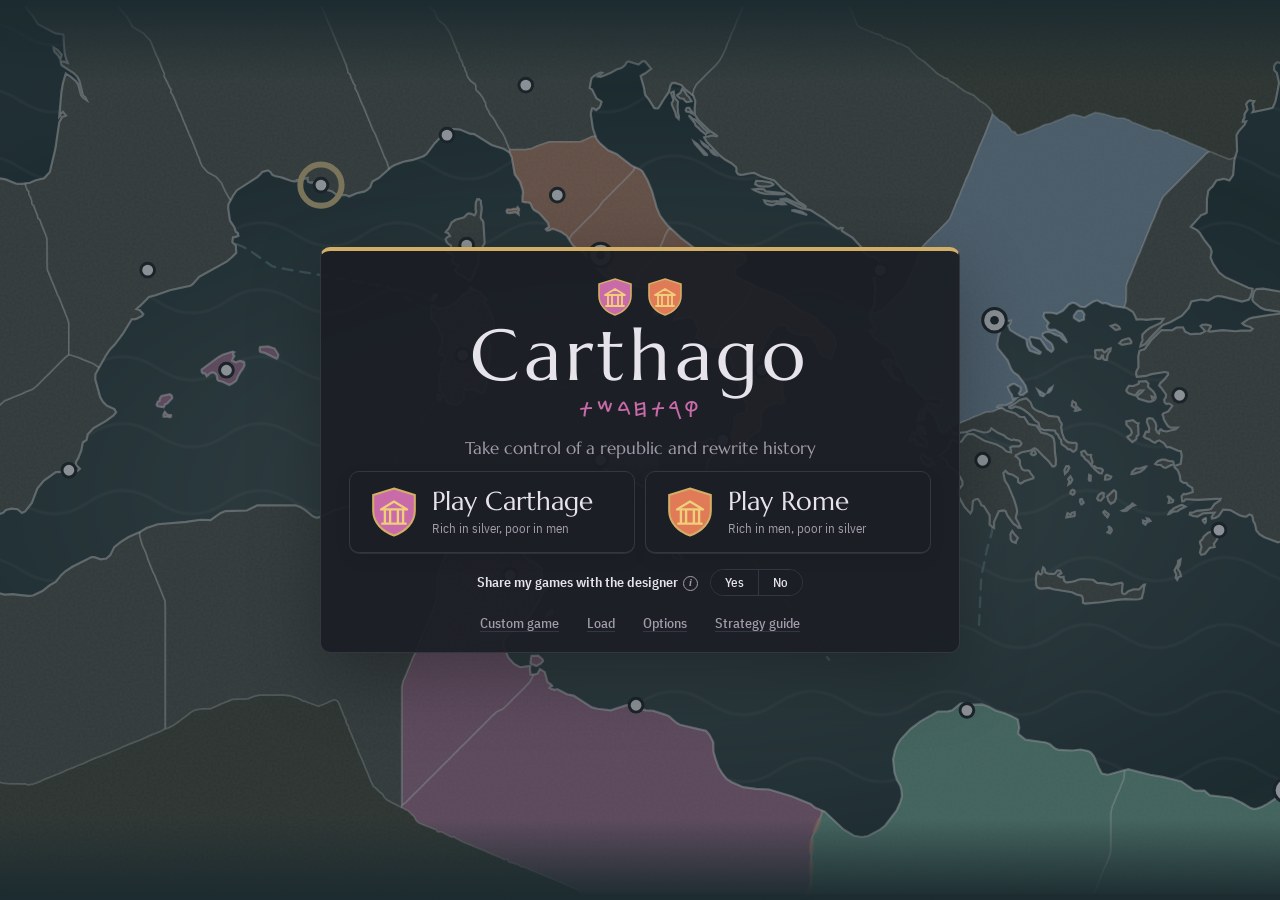
==== commit 64c28b4b: "Publish 99f43b0 2026-10-08" ====
--- a/index.html
+++ b/index.html
@@ -8,8 +8,8 @@
     <link rel="preconnect" href="https://fonts.googleapis.com" />
     <link rel="preconnect" href="https://fonts.gstatic.com" crossorigin />
     <link rel="stylesheet" crossorigin="anonymous" href="https://fonts.googleapis.com/css2?family=Marcellus&family=IBM+Plex+Sans+Condensed:wght@400;500;600&family=Noto+Sans+Phoenician&display=swap" />
-    <script type="module" crossorigin src="./assets/main-DQ13FS0c.js"></script>
-    <link rel="stylesheet" crossorigin href="./assets/main-Bf4IbSmq.css">
+    <script type="module" crossorigin src="./assets/main-BwclCVal.js"></script>
+    <link rel="stylesheet" crossorigin href="./assets/main-eJ48oaGk.css">
   </head>
   <body>
     <div id="app"></div>
--- a/assets/main-eJ48oaGk.css
+++ b/assets/main-eJ48oaGk.css
@@ -0,0 +1 @@
+:root{--ground: #e7e8e3;--surface: #f5f5f1;--sunk: #dcddd7;--ink: #1e1a22;--muted: #5c5764;--rule: #c8c6cb;--sea: #cfdde0;--land: #d8ceb4;--lane: #2c5a66;--good: #2f6b3f;--bad: #a3361d;--bronze: #86652a;--p-carthage: #74215a;--p-rome: #a3361d;--p-macedon: #3f5f8c;--p-seleucids: #8a7a2e;--p-ptolemies: #2e7a6a;--p-minor: #a9a69e;--t-punic: #74215a;--t-latin: #a3361d;--t-greek: #3f6fa0;--t-local: #8e8a7e;--t-arabic: #2e7a4f;--t-turkish: #c99a12;--display: "Marcellus", Georgia, serif;--ui: "IBM Plex Sans Condensed", "Arial Narrow", system-ui, sans-serif;--phoen: "Noto Sans Phoenician", "Segoe UI Historic", serif;color-scheme:light}@media (prefers-color-scheme: dark){:root:not([data-theme=light]){--ground: #121419;--surface: #1b1e25;--sunk: #0d0f13;--ink: #e7e3ea;--muted: #a29caa;--rule: #343741;--sea: #1a2c31;--land: #3b3a2f;--lane: #72aaba;--good: #7cc08d;--bad: #ee8866;--bronze: #d2ae66;--p-carthage: #c96aa9;--p-rome: #e07a57;--p-macedon: #7f9fd0;--p-seleucids: #c9b460;--p-ptolemies: #5fb8a2;--p-minor: #5a5e68;--t-punic: #c96aa9;--t-latin: #e07a57;--t-greek: #7fa9d6;--t-local: #8a8779;--t-arabic: #6cc08d;--t-turkish: #e2bd4a;color-scheme:dark}}:root[data-theme=dark]{--ground: #121419;--surface: #1b1e25;--sunk: #0d0f13;--ink: #e7e3ea;--muted: #a29caa;--rule: #343741;--sea: #1a2c31;--land: #3b3a2f;--lane: #72aaba;--good: #7cc08d;--bad: #ee8866;--bronze: #d2ae66;--p-carthage: #c96aa9;--p-rome: #e07a57;--p-macedon: #7f9fd0;--p-seleucids: #c9b460;--p-ptolemies: #5fb8a2;--p-minor: #5a5e68;--t-punic: #c96aa9;--t-latin: #e07a57;--t-greek: #7fa9d6;--t-local: #8a8779;--t-arabic: #6cc08d;--t-turkish: #e2bd4a;color-scheme:dark}*{box-sizing:border-box}html,body{height:100%}body{margin:0;background:var(--ground);color:var(--ink);font:16px/1.45 var(--ui)}button{font:inherit;color:inherit}:focus-visible{outline:2px solid var(--lane);outline-offset:2px}#app{height:100%}.app{display:grid;grid-template-rows:auto 1fr 36px;grid-template-columns:76px 1fr;height:100vh}.topbar{grid-column:1 / 3;display:flex;flex-wrap:wrap;align-items:center;gap:6px 14px;padding:10px 16px;background:var(--surface);border-bottom:1px solid var(--rule);font-variant-numeric:tabular-nums}.when{font-family:var(--display);font-size:22px;display:grid;line-height:1.1}.when span{font-family:var(--ui);font-size:13px;color:var(--muted);display:flex;align-items:center;gap:6px}.chips{display:flex;flex-wrap:wrap;gap:2px 8px;margin-left:8px;margin-right:auto}.chip{display:inline-flex;align-items:center;gap:7px;padding:4px 8px;border-radius:6px}.chip .kv{display:grid;line-height:1.05}.chip .v{font-size:19px}.chip .d{font-size:11px;font-weight:600;margin-left:5px;color:var(--muted)}.chip .d.up{color:var(--good)}.chip .d.down{color:var(--bad)}.ic{width:22px;height:22px;fill:none;stroke:var(--bronze);stroke-width:1.8;stroke-linecap:round;stroke-linejoin:round;flex:none}.rail{grid-row:2 / 4;display:flex;flex-direction:column;background:var(--surface);border-right:1px solid var(--rule);padding:6px 0;gap:2px;overflow:hidden auto}.rail button{position:relative;border:0;border-left:3px solid transparent;background:none;color:var(--muted);width:100%;height:62px;display:grid;place-items:center;gap:2px;cursor:pointer;font:500 11px/1 var(--ui);letter-spacing:.04em}.rail button .ic{width:26px;height:26px;stroke:currentColor}.rail button:hover{color:var(--ink);background:var(--sunk)}.rail button[aria-pressed=true]{color:var(--ink);border-left-color:var(--bronze);background:color-mix(in srgb,var(--bronze) 12%,transparent)}.rail .badge:after{content:attr(data-n);position:absolute;top:6px;right:12px;background:var(--bad);color:#fff;font-size:10px;border-radius:8px;padding:1px 6px}.stage{position:relative;background:var(--sea);overflow:hidden}.stage>svg{position:absolute;top:0;right:0;bottom:0;left:0;width:100%;height:100%}.ticker{grid-column:1 / 3;display:flex;gap:28px;align-items:center;padding:0 16px;background:var(--surface);border-top:1px solid var(--rule);font-size:13px;color:var(--muted);white-space:nowrap;overflow:hidden}.ticker span:before{content:"•";color:var(--bronze);margin-right:8px}.panelhead{display:flex;align-items:center;justify-content:space-between;gap:8px}.dossier{cursor:pointer}.regionp .eyebrow{display:flex;justify-content:space-between;align-items:center}.acts{display:flex;flex-wrap:wrap;gap:6px}.stat{display:flex;align-items:baseline;gap:6px;cursor:help;padding:2px 4px;border-radius:4px}.stat:hover{background:var(--sunk)}.stat .k{color:var(--muted);font-size:12px;text-transform:uppercase;letter-spacing:.08em}.stat .v{font-weight:600;font-size:17px}.side-name{font-family:var(--display);font-size:18px;display:flex;align-items:center;gap:8px}.swatch{width:12px;height:12px;border-radius:50%;display:inline-block}.btn{padding:9px 14px;border-radius:4px;border:1px solid var(--rule);background:var(--surface);cursor:pointer;font-weight:500}.btn:hover{border-color:var(--ink)}.btn.primary{background:var(--ink);color:var(--surface);border-color:var(--ink)}.seg{display:inline-flex;border:1px solid var(--rule);border-radius:5px;overflow:hidden}.seg button{border:0;border-right:1px solid var(--rule);background:var(--surface);padding:7px 11px;cursor:pointer}.seg button:last-child{border-right:0}.seg button[aria-pressed=true]{background:var(--ink);color:var(--surface)}.maptools{display:flex;align-items:center;gap:10px}.regionp b.h{display:none}.legend{max-width:calc(100% - 28px)}.legend{position:absolute;left:12px;bottom:10px;display:flex;flex-wrap:wrap;gap:10px;font-size:13px;color:var(--muted);background:var(--surface);padding:6px 10px;border-radius:4px;border:1px solid var(--rule)}.region{cursor:help}.cell{stroke:#0c10128c;stroke-width:1;transition:filter .15s}.cell:hover{filter:brightness(1.15)}.cell:focus-visible{outline:none;stroke:var(--ink);stroke-width:2.5}.coast{fill:none;stroke:var(--ink);stroke-opacity:.45;stroke-width:1;pointer-events:none}.lbl{font:600 9.5px var(--ui);letter-spacing:.1em;text-transform:uppercase;fill:var(--ink);paint-order:stroke;stroke:var(--sea);stroke-width:2.4px;text-anchor:middle;pointer-events:none}.lbl.cap{font-size:11px;letter-spacing:.14em}svg text{font-family:var(--ui)}.panel{position:absolute;top:14px;left:14px;bottom:14px;width:min(760px,calc(100% - 28px));background:var(--surface);border:1px solid var(--rule);border-radius:10px;box-shadow:0 18px 50px #00000040;padding:14px 16px;display:grid;gap:12px;align-content:start;overflow:auto;z-index:3}@media (max-width: 960px){.panel{width:calc(100% - 28px)}.maptools{right:14px}}.eyebrow{font-size:12px;text-transform:uppercase;letter-spacing:.12em;color:var(--muted);font-weight:500}.chron{display:grid;gap:8px}.chron div{border-left:3px solid var(--rule);padding-left:10px}.chron .inc{border-color:var(--bronze);cursor:help}.note{color:var(--muted);font-size:13px}#tip{position:fixed;z-index:50;max-width:360px;background:var(--ink);color:var(--surface);padding:10px 12px;border-radius:6px;pointer-events:none;box-shadow:0 6px 22px #0000004d;font-size:13px}#tip b.h{display:block;font-size:14px;margin-bottom:4px}.st{display:grid;grid-template-columns:1fr 110px auto;gap:3px 8px;align-items:center;font-variant-numeric:tabular-nums}.st .bar{position:relative;height:10px}.st .bar:before{content:"";position:absolute;left:var(--z, 50%);top:-2px;bottom:-2px;width:1px;background:currentColor;opacity:.4}.st .bar i{position:absolute;top:0;bottom:0;border-radius:2px}.st .bar i.pos{background:#7cc08d}.st .bar i.neg{background:#e86}.st .bar i.rng{background:repeating-linear-gradient(45deg,#d2ae66 0 3px,transparent 3px 6px);border:1px solid #d2ae66}.st .num{text-align:right;white-space:nowrap}.st .tot{border-top:1px solid currentColor;padding-top:4px;margin-top:2px;font-weight:600}.pips{display:inline-flex;gap:3px}.pips i{width:12px;height:12px;border-radius:2px;background:var(--sunk);border:1px solid var(--rule)}.pips i.on{background:var(--p-rome);border-color:var(--p-rome)}.pips i.last{outline:1px dashed var(--p-rome);outline-offset:1px}.btn:disabled{opacity:.45;cursor:not-allowed}.warbar{position:absolute;left:50%;top:14px;transform:translate(-50%);z-index:2;border-radius:12px;display:grid;grid-template-columns:auto minmax(160px,1fr) auto;gap:14px;align-items:center;padding:8px 14px;background:color-mix(in srgb,var(--surface) 92%,transparent);color:var(--ink);border:1px solid var(--edge);border-top:3px solid var(--bad);box-shadow:var(--lift);-webkit-backdrop-filter:blur(4px);backdrop-filter:blur(4px);min-width:min(520px,90%)}.wb-side{display:flex;align-items:center;gap:8px}.wb-side span{display:grid;line-height:1}.wb-side.r span{text-align:right}.wb-side small{font:600 10.5px var(--ui);letter-spacing:.08em;text-transform:uppercase;color:var(--muted)}.wb-side b{font:400 28px/1 var(--display);font-variant-numeric:tabular-nums}.wb-side.c b{color:var(--p-carthage)}.wb-side.r b{color:var(--p-rome)}.wb-mid{display:grid;gap:3px;justify-items:center;min-width:0}.wb-tug{position:relative;display:flex;width:100%;height:10px;border-radius:5px;overflow:hidden;background:var(--sunk)}.wb-tug i{display:block;height:100%;transition:width .4s ease}.wb-tug i.c{background:var(--p-carthage)}.wb-tug i.r{background:var(--p-rome)}.wb-tug em{position:absolute;left:50%;top:-2px;bottom:-2px;width:2px;background:var(--surface)}.wb-lead{font:600 13px var(--ui)}.wb-sub{font:11.5px var(--ui);color:var(--muted);text-align:center}@media (prefers-reduced-motion: reduce){.wb-tug i{transition:none}}.warbar .btn{color:var(--ink)}.panel section{display:grid;gap:8px}.panel h2{font-family:var(--display);font-weight:400;font-size:24px;margin:0;line-height:1.15}.panel p{margin:0}.embassy{border:2px solid var(--bronze);border-radius:8px;padding:12px;background:var(--ground)}.cause{display:grid;gap:3px;font-size:13px}.cbar{position:relative;height:10px;background:var(--sunk);border-radius:5px;overflow:hidden;cursor:help}.cbar i{position:absolute;left:0;top:0;bottom:0}.cbar s{position:absolute;top:0;bottom:0;width:1px;background:var(--ink);opacity:.5}.forecast{overflow-x:auto}.forecast table{border-collapse:collapse;font-size:12px;width:100%}.forecast caption{text-align:left;color:var(--muted);font-size:12px;padding-bottom:4px}.forecast th{font-weight:600;text-align:left;padding:4px;vertical-align:bottom}.forecast td{padding:5px;border:1px solid var(--rule);vertical-align:top;cursor:help;line-height:1.3}.forecast td.good{background:color-mix(in srgb,var(--good) 16%,transparent)}.forecast td.bad{background:color-mix(in srgb,var(--bad) 12%,transparent)}.forecast td.war{background:color-mix(in srgb,var(--p-rome) 30%,transparent);font-weight:600}.postures{display:grid;gap:6px}.posture{display:grid;gap:2px;text-align:left}.posture b{font-family:var(--display);font-weight:400;font-size:18px}.posture span{font-size:13px;color:var(--muted)}.reveal .cards{display:grid;grid-template-columns:1fr 1fr;gap:8px}.pc{border:2px solid;border-radius:6px;padding:8px 10px;display:grid}.pc span{font-size:12px;color:var(--muted)}.pc b{font-family:var(--display);font-weight:400;font-size:20px}.pc[data-stack]{cursor:help}.lean-axis{display:flex;justify-content:space-between;font-size:12px;color:var(--muted)}.lean{display:grid;grid-template-columns:130px 1fr;gap:8px;align-items:center;font-size:13px;cursor:help}.lbar{position:relative;height:10px;background:var(--sunk);border-radius:5px}.lbar:before{content:"";position:absolute;left:50%;top:-3px;bottom:-3px;width:1px;background:var(--ink);opacity:.5}.lbar i{position:absolute;top:0;bottom:0;border-radius:5px}.chron .cri{border-color:var(--bronze)}.chron .war{border-color:var(--p-rome)}@keyframes ring{0%{opacity:1}to{opacity:.35}}.crisis-ring{animation:ring 1.1s ease-in-out infinite alternate}@media (prefers-reduced-motion: reduce){.crisis-ring{animation:none}}.sealbar{display:flex;flex-wrap:wrap;align-items:center;gap:8px;padding:8px 10px;border:1px solid var(--rule);border-radius:6px;background:var(--ground);cursor:help}.sealbar .k{font-size:12px;text-transform:uppercase;letter-spacing:.08em;color:var(--muted)}.sealbar .v{font-weight:600}.seals{display:inline-flex;gap:4px}.seal{width:18px;height:18px;border-radius:50%;background:var(--bronze);box-shadow:inset 0 0 0 3px color-mix(in srgb,var(--bronze) 65%,#000 35%)}.seal.used{background:transparent;box-shadow:inset 0 0 0 2px var(--rule)}.seal.locked{background:var(--p-rome);box-shadow:inset 0 0 0 3px color-mix(in srgb,var(--p-rome) 60%,#000 40%)}.tabs{display:flex;overflow-x:auto;border-bottom:1px solid var(--rule)}.tabs button{border:0;background:none;padding:8px 10px;font-weight:500;cursor:pointer;white-space:nowrap;border-bottom:3px solid transparent;color:var(--muted)}.tabs button[aria-selected=true]{color:var(--ink);border-bottom-color:var(--p-carthage)}.tabs button.later{opacity:.6}.badge{background:var(--bronze);color:var(--surface);border-radius:3px;padding:1px 5px;font-size:11px}.tablebody{display:grid;gap:14px}.fgrid{display:grid;grid-template-columns:1fr 1fr;gap:8px}.fcard{border:1px solid var(--rule);border-radius:6px;padding:8px 10px;display:grid;gap:3px;cursor:help;background:var(--ground)}.fhead{display:flex;justify-content:space-between;gap:6px;align-items:baseline}.agenda,.chips{display:flex;flex-wrap:wrap;gap:4px}.chip{font-size:12px;padding:2px 6px;border-radius:3px;background:var(--sunk)}.chip.office{background:var(--bronze);color:var(--surface)}.chip.vote{background:color-mix(in srgb,var(--p-carthage) 18%,transparent)}.mood{font-weight:600;font-size:13px}.mood.good{color:var(--good)}.mood.bad{color:var(--bad)}.cand{display:grid;grid-template-columns:150px 1fr 60px;gap:8px;align-items:center;font-size:13px}.crange{position:relative;height:10px;background:var(--sunk);border-radius:5px;overflow:hidden}.crange s{position:absolute;left:0;top:0;bottom:0;background:var(--muted);opacity:.5}.crange i{position:absolute;top:0;bottom:0;background:repeating-linear-gradient(45deg,var(--bronze) 0 3px,transparent 3px 6px)}.consul{display:flex;justify-content:space-between;gap:10px;align-items:center;border:1px solid var(--p-rome);border-radius:6px;padding:8px 10px}.mcard{border:1px solid var(--rule);border-radius:6px;padding:10px;display:grid;gap:8px;background:var(--ground)}.mhead{display:flex;justify-content:space-between;gap:8px;align-items:baseline}.mcard select{font:inherit;padding:6px 8px;border:1px solid var(--rule);border-radius:4px;background:var(--surface);color:var(--ink)}.vote{display:grid;gap:4px}.votebar{display:flex;height:22px;border-radius:4px;overflow:hidden;font-size:11px;font-weight:600;line-height:22px;color:#fff}.votebar div{text-align:center;white-space:nowrap;overflow:hidden}.votebar .yes{background:var(--good)}.votebar .waver{background:var(--bronze)}.votebar .no{background:var(--bad)}.srow{display:grid;grid-template-columns:1fr 110px 92px;gap:6px;align-items:center;font-size:13px}.srow>span:first-child{cursor:help}.sbar{position:relative;height:8px;background:var(--sunk);border-radius:4px}.sbar:before{content:"";position:absolute;left:50%;top:-2px;bottom:-2px;width:1px;background:var(--ink);opacity:.5}.sbar i{position:absolute;top:0;bottom:0;border-radius:4px}.sbar i.yes{background:var(--good)}.sbar i.no{background:var(--bad)}.sbar i.waver{background:var(--bronze)}.lob{font-size:12px;padding:4px 6px;white-space:nowrap;border:1px solid var(--rule);border-radius:4px;background:var(--surface);cursor:pointer}.lob .lobcost{display:inline-flex;align-items:center;gap:1px;margin-left:3px;opacity:.8}.lob .lobcost svg{width:12px;height:12px}.lob[aria-pressed=true]{background:var(--ink);color:var(--surface);border-color:var(--ink)}.vtext{font-size:13px}.vtext.pass{color:var(--good)}.vtext.fail{color:var(--bad)}.vtext.maybe{color:var(--ink)}.vtext .odds{color:var(--gold, var(--ink))}.empty{border:1px dashed var(--rule);border-radius:6px;padding:12px}.chron .mine{border-color:var(--p-carthage)}.chron .theirs{border-color:var(--muted)}@media (min-width: 961px){html,body{height:100%;overflow:hidden}#app{height:100%;display:flex;flex-direction:column}#app>.body{flex:1 1 auto;min-height:0;overflow:hidden}.panel{overflow-y:auto;min-height:0;align-content:start}.panel{padding-top:0}.panelhead{position:sticky;top:0;z-index:3;background:var(--surface);padding-top:14px;display:grid;gap:8px}}.fgrid{grid-template-columns:1fr}.houses{display:grid;gap:3px;margin-top:4px}.house{display:grid;grid-template-columns:1fr 90px 28px;gap:6px;align-items:center;font-size:13px}.house>span:first-child{cursor:help}.ibar{height:7px;background:var(--sunk);border-radius:4px;overflow:hidden;cursor:help}.ibar i{display:block;height:100%;background:var(--bronze)}.chron .fam{border-color:var(--bronze);opacity:.9}.cand>span:first-child{cursor:help;line-height:1.2}.cforecast{display:grid;gap:6px;border:1px solid var(--rule);border-radius:6px;padding:8px;background:var(--surface)}.vs{display:flex;gap:10px;align-items:baseline;font-size:15px}.vs span[data-stack]{cursor:help;border-bottom:1px dotted var(--muted)}.window{width:100%;height:auto;display:block}.window text{font-family:var(--ui)}.sparkwrap{cursor:help;display:block}.spark{width:90px;height:16px;display:block}.chron .win{border-color:var(--good)}.chron .loss{border-color:var(--bad)}.chron [data-stack]{cursor:help;border-bottom:1px dotted var(--muted)}.god{display:grid;grid-template-columns:1fr 110px 26px 56px;gap:6px;align-items:center;font-size:13px}.god>span:first-child{cursor:help}.gbar{height:9px;background:var(--sunk);border-radius:5px;overflow:hidden;cursor:help}.gbar i{display:block;height:100%;background:var(--bronze)}.chron .annal{border-color:var(--ink);font-family:var(--display);font-size:15px;line-height:1.45}.chron .annal .note{font-family:var(--ui)}.epi-back{position:fixed;top:0;right:0;bottom:0;left:0;z-index:40;background:#00000073;display:grid;place-items:center;padding:16px}.epilogue{background:var(--surface);color:var(--ink);max-width:680px;width:100%;max-height:90vh;overflow:auto;border-radius:10px;padding:24px 28px;display:grid;gap:10px;box-shadow:0 20px 60px #0006}.epilogue h2{font-family:var(--display);font-weight:400;font-size:34px;margin:0}.epilogue p{margin:0;line-height:1.55}.epilogue .verdict{font-family:var(--display);font-size:19px}.row{display:flex;flex-wrap:wrap;gap:10px}.legacy-screen{--mix-accent: var(--p-carthage);background:var(--surface);color:var(--ink);width:min(1040px,100%);max-height:92vh;overflow:auto;border-radius:10px;box-shadow:0 20px 60px #0006;border:3px solid var(--mix-accent);display:grid}.lg-inner{padding:12px 28px 24px;display:grid;gap:12px}.band{display:flex;justify-content:space-between;padding:6px 12px;background:color-mix(in srgb,var(--mix-accent) 12%,var(--surface));color:var(--mix-accent);overflow:hidden}.orn{width:18px;height:22px;display:block}.orn svg{width:100%;height:100%;display:block}.orn.lat{color:var(--p-rome)}.orn.pun{color:var(--p-carthage)}.orn.grk{color:var(--t-greek)}.lg-title{display:grid;gap:2px;justify-items:center;text-align:center}.lg-title .t-pun{font-family:var(--phoen);color:var(--p-carthage);letter-spacing:.08em;line-height:1.1}.lg-title .t-lat{font-family:var(--display);color:var(--p-rome);letter-spacing:.22em;line-height:1.1}.lg-title .t-grk{font-family:var(--display);color:var(--t-greek);letter-spacing:.18em;line-height:1.1}.lg-title h2{font-family:var(--display);font-weight:400;font-size:34px;margin:4px 0 0;color:var(--mix-accent)}.legacy-screen .verdict{font-family:var(--display);font-size:19px;text-align:center;margin:0}.lg-tabs{justify-content:center}.lg-tabs button[aria-selected=true]{border-bottom-color:var(--mix-accent)}.lg-body{display:grid;gap:10px}.lg-body p{margin:0;line-height:1.55}.lg-body h3{font-family:var(--display);font-weight:400;margin:6px 0 0}.lg-scroll{overflow-x:auto}.rivers{width:100%;min-width:640px;height:auto;display:block}.rivers text{font-family:var(--ui)}.eratabs{margin-bottom:4px}.beat{cursor:help;padding:6px 10px;border-left:3px solid var(--mix-accent);background:color-mix(in srgb,var(--mix-accent) 5%,transparent)}.beat:hover,.beat:focus-visible{background:color-mix(in srgb,var(--mix-accent) 12%,transparent)}.beat .theme{display:inline-block;min-width:86px;font-size:11px;text-transform:uppercase;letter-spacing:.1em;color:var(--muted)}.stars{font-style:italic;color:var(--muted)}.ours{color:var(--muted);border-top:1px dashed var(--rule);padding-top:8px}.hinges,.decisions{margin:0;padding-left:22px;display:grid;gap:8px}.decisions li{display:flex;justify-content:space-between;gap:10px;align-items:center}.btn.small{padding:5px 9px;font-size:12px}.lg-map{background:var(--sea);border-radius:6px;overflow:hidden}.lg-map svg{width:100%;height:auto;display:block}.legend-inline .swatch{margin-left:8px}.whatif-result{border:2px solid var(--mix-accent);border-radius:6px;padding:10px 14px;display:grid;gap:6px}.whatif-result ul{margin:0;padding-left:18px}.whatif-table tr.same td,.whatif-table tr.same th{opacity:.6}.whatif-table tr.diff th{color:var(--ink)}.whatif-table td{vertical-align:top}.decisions-rest>summary{cursor:pointer;color:var(--muted);padding:6px 0}.day{display:grid;gap:14px}.street{display:grid;justify-items:center;gap:6px;padding:18px;border-radius:6px;background:linear-gradient(90deg,color-mix(in srgb,var(--p-carthage) 14%,var(--sunk)),color-mix(in srgb,var(--p-rome) 14%,var(--sunk)))}.sign{font-size:40px;padding:8px 22px;background:var(--ink);color:var(--surface);border-radius:4px;letter-spacing:.12em}.sign.pun{font-family:var(--phoen)}.sign.lat,.sign.grk{font-family:var(--display)}.vignette{font-family:var(--display);font-size:18px;line-height:1.6}.sign.ara{font-family:Noto Naskh Arabic,Geeza Pro,Traditional Arabic,serif}.y2-lead{font-family:var(--display);font-size:20px;line-height:1.35;margin:0}.y2-maps{display:grid;grid-template-columns:1fr 1fr;gap:16px}.y2-maps figure,.y2-keep figure{margin:0;display:grid;gap:6px;align-content:start}.y2-maps figcaption{display:flex;gap:8px;align-items:baseline;flex-wrap:wrap}.y2-map svg text{display:none}.y2-bar{display:grid;gap:4px;font-size:12px}.y2-bar-t{color:var(--muted)}.y2-track{display:flex;gap:2px;height:14px}.y2-track i{border-radius:3px;min-width:3px;cursor:help}.y2-legend{display:flex;flex-wrap:wrap;gap:4px 12px;color:var(--ink)}.y2-legend span{display:inline-flex;align-items:center;gap:5px}.y2-keep{display:grid;grid-template-columns:minmax(0,1.3fr) minmax(0,1fr);gap:16px;align-items:center}.y2-note svg{width:100%;height:auto;display:block;filter:drop-shadow(0 3px 8px rgb(0 0 0 / .15))}.y2-story{display:grid;gap:10px}.y2-story .vignette{margin:0}.y2-tables{display:grid;grid-template-columns:minmax(0,1.4fr) minmax(0,1fr);gap:16px;align-items:start}.y2-table{border-collapse:collapse;width:100%;font-size:13px}.y2-table caption{text-align:left;font-family:var(--display);font-size:16px;padding-bottom:6px}.y2-table th,.y2-table td{text-align:left;padding:5px 8px;border-top:1px solid var(--rule);vertical-align:top}.y2-table th[scope=row]{color:var(--muted);font-weight:500;white-space:nowrap}.y2-table thead th{color:var(--muted);font-weight:500;border-top:0}.y2-table tbody tr{cursor:help}.y2-table tbody tr:hover,.y2-table tbody tr:focus{background:var(--sunk);outline:none}.y2-table .swatch{margin-right:6px;vertical-align:-1px}@media (max-width: 720px){.y2-maps,.y2-keep,.y2-tables{grid-template-columns:1fr}.y2-table th[scope=row]{white-space:normal}}.pill{display:inline-flex;align-items:center;font-size:13px;padding:5px 9px;border-radius:999px;border:1px solid var(--rule);background:var(--surface);cursor:help;white-space:nowrap;font-variant-numeric:tabular-nums}.embassy.request{border-color:var(--p-ptolemies)}.situation{display:grid;gap:4px}.situation .sit{display:grid;gap:1px;text-align:left;border:0;border-left:3px solid var(--bronze);background:var(--ground);padding:5px 8px;cursor:pointer;font-size:13px;border-radius:0 4px 4px 0}.situation .sit:hover{background:var(--sunk)}.situation .sit b{font-size:14px}.situation .sit .if{color:var(--muted)}.notice{position:absolute;left:50%;top:60px;transform:translate(-50%);z-index:2;border-radius:8px;display:flex;gap:10px;align-items:center;padding:8px 16px;background:var(--bronze);color:var(--surface);font-weight:500}.notice .btn{color:var(--ink)}.combo{border:1px dashed var(--rule);border-radius:6px;padding:8px 10px;display:grid;gap:4px;cursor:help}.combo.near{border-style:solid;border-color:var(--bronze)}.combo.lit{border:2px solid var(--bronze);background:color-mix(in srgb,var(--bronze) 12%,transparent)}.combo .chead{display:flex;justify-content:space-between;gap:8px;flex-wrap:wrap}.combo ul{margin:0;padding:0;list-style:none;font-size:13px;display:grid;gap:1px}.combo li{color:var(--muted)}.combo li.ok{color:var(--good)}.aim{display:grid;gap:4px;margin-bottom:8px}.aim select{font:inherit;font-size:13px;padding:3px 6px;border:1px solid var(--rule);border-radius:4px;background:var(--ground);color:inherit}.aimrow{display:grid;grid-template-columns:14px auto 1fr;gap:6px;font-size:13px;align-items:baseline;color:var(--muted)}.aimrow.met{color:inherit}.aimrow.met span:first-child{color:var(--good)}.aimrow .note{text-align:right}.tour{position:fixed;left:16px;bottom:calc(16px + env(safe-area-inset-bottom,0px));z-index:50;width:min(380px,calc(100vw - 32px));display:grid;gap:6px;padding:12px 14px;background:var(--surface);color:var(--ink);border:1px solid var(--bronze);border-radius:6px;box-shadow:0 6px 24px #00000040}.tour b{font-size:16px}.tour p{margin:0;font-size:14px;line-height:1.45}.tour-btns{display:flex;gap:6px;justify-content:flex-end;flex-wrap:wrap}.tour-focus{outline:3px solid var(--bronze);outline-offset:2px;border-radius:4px}.counsel{margin:2px 0 0;padding-left:16px;font-size:12px;line-height:1.35}.counsel li{margin:1px 0}.report-page{max-width:760px;margin:0 auto;padding:24px 16px 60px;display:grid;gap:14px;align-content:start}.report-page h2{font-family:var(--display);font-weight:400;font-size:32px;margin:0}.report-page section{display:grid;gap:8px}.report-page textarea,.report-page .noterow input{width:100%;font:inherit;padding:8px;border:1px solid var(--rule);border-radius:4px;background:var(--surface);color:var(--ink);box-sizing:border-box}.report-page textarea{resize:vertical}.report-page .noterow{display:flex;gap:8px}.report-page .noterow input{flex:1}.report-page .rating{display:flex;justify-content:space-between;gap:12px;align-items:center;flex-wrap:wrap}.report-page .stars label{margin-left:8px;cursor:pointer}.report-page .notes{margin:0;padding-left:18px;color:var(--muted);font-size:13px;display:grid;gap:4px}.report-page .row{display:flex;gap:10px;align-items:center;flex-wrap:wrap}.report-page code{font-size:12px}#tip.pinned{pointer-events:auto;box-shadow:0 0 0 2px var(--bronze)}#tip .tipx{float:right;border:0;background:none;color:var(--surface);font-size:16px;cursor:pointer;margin:-4px -4px 0 6px}#tip .why{cursor:help}#tip .why:hover{text-decoration:underline}#tip2{position:fixed;z-index:51;max-width:340px;background:var(--ink);color:var(--surface);padding:10px 12px;border-radius:6px;pointer-events:none;box-shadow:0 8px 30px #00000059;font-size:13px;border:1px solid var(--bronze)}#tip2 b.h{display:block;font-size:14px;margin-bottom:4px}.gauge{display:inline-grid;justify-items:center;gap:1px;font-size:12px;color:var(--muted)}.seats{display:block;margin:0 auto}.tug{display:inline-flex;align-items:center;gap:8px}.tug b{font-size:18px;font-variant-numeric:tabular-nums}.stack,.cstack{display:inline-flex;height:14px;border-radius:3px;overflow:hidden;min-width:120px;flex:1}.stack i,.cstack i{display:block;height:100%}.prog{position:relative;display:inline-block;width:140px;height:12px;background:var(--sunk);border-radius:3px;overflow:hidden;vertical-align:middle}.prog i{position:absolute;left:0;top:0;bottom:0}.prog s{position:absolute;top:0;bottom:0;width:1px;background:var(--surface);opacity:.8}.pips i{display:inline-block;width:11px;height:11px;border-radius:3px;background:var(--sunk);margin-right:3px}.pips i.on{background:var(--bronze)}.tiles{display:grid;grid-template-columns:repeat(auto-fill,minmax(150px,1fr));gap:10px}.tile{position:relative;border:1px solid var(--rule);border-radius:8px;background:var(--ground);padding:10px 10px 8px;display:grid;gap:5px;justify-items:center;text-align:center;cursor:pointer}.tile:hover{border-color:var(--bronze)}.tile svg.g{width:36px;height:36px;stroke:var(--bronze)}.tile .name{font-weight:500;font-size:14px;line-height:1.2}.tile .cost{font-size:12px;color:var(--muted)}.tile.lit{border-color:var(--bronze);box-shadow:inset 0 0 0 1px color-mix(in srgb,var(--bronze) 40%,transparent)}.tile.locked{opacity:.5}.tile .act{position:absolute;top:5px;left:8px;font-size:11px;color:var(--bronze)}.pc{display:grid;grid-template-columns:44px 1fr auto;gap:12px;align-items:center;padding:6px 8px;border-radius:7px;background:var(--ground)}.pc b{display:block;font-weight:500;font-size:16px}.pc .sub{display:block;color:var(--muted);font-size:13px}.pc .right{font-size:13px;color:var(--muted);text-align:right}.medal{display:block}.ev{border-left:4px solid var(--rule);background:var(--ground);border-radius:6px;padding:8px 12px}.ev.good{border-color:var(--good)}.ev.bad{border-color:var(--bad)}.ev.war{border-color:var(--p-rome)}.ev b{font-family:var(--display);font-weight:400;font-size:18px}.ev p{margin:4px 0 0}.doc{background:var(--ground);border:1px solid var(--rule);border-radius:4px;padding:12px 16px;font-family:var(--display)}.doc h3{margin:0 0 6px;font-weight:400;font-size:20px;text-align:center}.doc ol{margin:0;padding-left:20px;font-family:var(--ui)}.doc .seal{display:block;margin-top:8px;text-align:right;color:var(--bronze);font-style:italic}.gods{display:grid;grid-template-columns:repeat(auto-fill,minmax(150px,1fr));gap:10px}.godc{display:grid;justify-items:center;gap:4px;text-align:center;border:1px solid var(--rule);border-radius:8px;padding:8px;background:var(--ground)}.godc h4{margin:0;font:400 17px var(--display)}.godc .sub{font-size:12px;color:var(--muted)}.courts{display:grid;grid-template-columns:repeat(auto-fill,minmax(110px,1fr));gap:8px}.court{display:grid;justify-items:center;gap:2px;text-align:center;font-size:13px;cursor:help}.consul .bust{float:left;margin:0 10px 0 0}.cell.valid{stroke:var(--bronze);stroke-width:2.5;stroke-dasharray:4 3;filter:brightness(1.18);cursor:pointer}.cell.dim{opacity:.45}.lenshint{position:absolute;left:50%;top:14px;transform:translate(-50%);z-index:2;display:flex;align-items:center;gap:8px;background:var(--ink);color:var(--surface);padding:8px 14px;border-radius:8px;font-size:14px}.lenshint .ic{stroke:var(--bronze)}.lensrow{display:grid;grid-template-columns:repeat(3,1fr);gap:4px}.lens{display:grid;place-items:center;gap:2px;border:1px solid var(--rule);border-radius:6px;background:var(--ground);padding:6px 4px;cursor:pointer;font-size:11px;color:var(--muted)}.lens .ic{width:22px;height:22px}.lens:hover{border-color:var(--bronze);color:var(--ink)}.lens[aria-pressed=true]{background:var(--ink);color:var(--surface);border-color:var(--ink)}.lens:disabled{opacity:.4;cursor:not-allowed}.acts .btn .ic{width:16px;height:16px;vertical-align:-3px}.pin{cursor:pointer}.pin:hover circle:first-child,.pin:focus-visible circle:first-child{stroke-width:2.6}.pin.hot circle:first-child{stroke:var(--bad)}@keyframes pinpulse{0%{opacity:1}to{opacity:.55}}.pin.hot{animation:pinpulse .9s ease-in-out infinite alternate}@media (prefers-reduced-motion: reduce){.pin.hot{animation:none}}.sit em{font-style:normal;color:var(--bronze)}.sit.hot{border-left-color:var(--bad)}.row3{display:grid;grid-template-columns:1fr 1fr 1fr;gap:12px;align-items:center}.big{display:inline-flex;align-items:center;gap:8px}.big b{font-size:26px;font-variant-numeric:tabular-nums}.big .sub,.proj .sub,.pickcard .sub{display:block;color:var(--muted);font-size:12.5px}.proj{display:grid;grid-template-columns:1fr 150px auto;gap:12px;align-items:center;padding:8px 10px;border-radius:7px;background:var(--ground)}.proj>span:first-child{display:grid;grid-template-columns:22px 1fr;gap:8px;align-items:center}.proj>span:first-child .sub{grid-column:2}.proj b{font-weight:500;font-size:15.5px}.proj .acts{justify-content:flex-end}.pickcard{margin-top:10px}.seg[aria-label] button{padding:6px 10px}.ringrow{display:grid;grid-template-columns:220px 1fr;gap:16px;align-items:start}.ringkey{display:grid;gap:2px;font-size:12.5px;color:var(--muted)}.ringkey span{display:flex;align-items:center;gap:6px}.cands{display:grid;gap:6px}.crange{position:relative;display:block;width:120px;height:10px;background:var(--sunk);border-radius:5px;overflow:hidden}.crange i{position:absolute;top:0;bottom:0;border-radius:5px}.pc .right .crange{margin-left:auto}@media (max-width: 1100px){.ringrow{grid-template-columns:1fr}}.warhead .row3>span{display:grid;justify-items:center;gap:4px;text-align:center}.warhead .sub{font-size:12px;color:var(--muted)}.doc span{display:block;margin:2px 0;cursor:help}.vacant{display:grid;place-items:center;width:44px;height:44px;border-radius:50%;border:1px dashed var(--rule)}.vacant .ic{stroke:var(--muted)}.tile .medal{width:56px;height:56px}.hgrid{display:grid;grid-template-columns:1fr 1fr;gap:10px}@media (max-width: 1100px){.hgrid{grid-template-columns:1fr}}.hcard{border:1px solid var(--rule);border-radius:8px;padding:10px;background:var(--ground);display:grid;gap:6px}.hhead{display:grid;grid-template-columns:44px 1fr auto;gap:10px;align-items:center}.hhead b{font-family:var(--display);font-weight:400;font-size:18px}.hhead .sub,.man .sub{display:block;color:var(--muted);font-size:12px}.hspark{cursor:help}.men{display:grid;gap:4px}.man{display:grid;grid-template-columns:36px 1fr;gap:8px;align-items:center;cursor:help}.man b{font-weight:500;font-size:14px}.man .pips i{width:8px;height:8px;margin-right:2px}.man em{font-style:normal;color:var(--bronze)}.dgrid{display:grid;grid-template-columns:repeat(auto-fill,minmax(230px,1fr));gap:10px}.deed{border:1px solid var(--rule);border-radius:8px;padding:10px;background:var(--ground);display:grid;gap:6px;cursor:help}.deed.lit{border-color:var(--bronze);box-shadow:inset 0 0 0 1px color-mix(in srgb,var(--bronze) 40%,transparent)}.dhead{display:grid;grid-template-columns:40px 1fr;gap:8px;align-items:center}.dhead b{font-family:var(--display);font-weight:400;font-size:17px}.dhead .sub,.deed .boon{display:block;color:var(--muted);font-size:12px}.const{width:100%;height:90px}.needs{margin:0;padding:0;list-style:none;font-size:12.5px;color:var(--muted)}.needs li.ok{color:var(--ink)}.scene{background:var(--ground)}.stakerow{display:grid;grid-template-columns:48px 1fr 48px;gap:12px;align-items:center;margin:2px 0 6px}.stake{text-align:center}.stake b{font-family:var(--display);font-weight:400;font-size:22px}.stake .sub{display:block;color:var(--muted);font-size:12.5px}.forecast th.likely,.forecast td.likely{box-shadow:inset 0 0 0 2px var(--bronze)}.oddsbar{position:relative;display:block;height:9px;background:var(--sunk);border-radius:5px;overflow:hidden;margin-top:4px;font-weight:400;cursor:help}.oddsbar i{position:absolute;left:0;top:0;bottom:0;background:color-mix(in srgb,var(--bronze) 45%,transparent)}.oddsbar i.lo{background:var(--bronze)}.oddsbar span{position:absolute;right:4px;top:-1px;font-size:9px;color:var(--ink)}.posture .chances{position:relative;display:block;height:14px;margin-top:4px;background:var(--sunk);border-radius:3px;overflow:hidden}.posture .chances i{position:absolute;left:0;top:0;bottom:0;opacity:.5}.posture .chances i.war{background:var(--p-rome)}.posture .chances i.good{background:var(--good);top:50%}.posture .chances i.bad{background:var(--bad);top:50%}.posture .chances em{position:absolute;left:6px;top:0;font-style:normal;font-size:11px;color:var(--ink);line-height:14px}.scenes{position:absolute;left:50%;top:56px;transform:translate(-50%);z-index:4;display:grid;gap:8px;width:min(480px,calc(100% - 28px))}.scene-card{position:relative;background:var(--surface);border:1px solid var(--bronze);border-radius:10px;padding:12px 14px;box-shadow:0 18px 50px #0000004d}.scene-card.war{border-color:var(--p-rome)}.scene-card.bad{border-color:var(--bad)}.scene-card.good,.deedcard{border-color:var(--bronze)}.scene-card .tipx,.ev .tipx{position:absolute;right:8px;top:6px;border:0;background:none;color:var(--muted);font-size:18px;cursor:pointer}.scenes .ev{position:relative;box-shadow:0 18px 50px #0000004d;border:1px solid var(--rule)}.scene-card .doc{border:0;padding:4px 0}.request .stake b{font-size:20px}.flow-steps{display:flex;flex-wrap:wrap;gap:6px 18px;font-size:13px;color:var(--muted)}.flow-steps .on{color:var(--ink);font-weight:600;border-bottom:2px solid var(--bronze)}.flow-steps .done{color:var(--ink);opacity:.7}.flow-title .lead,.flow-judgment .lead{font-family:var(--display);font-size:22px;line-height:1.3;margin:8px 0}.judgment{background:var(--ink);color:var(--surface);padding:12px 14px;border-radius:8px;max-width:520px}@keyframes slidein{0%{transform:translateY(8px);opacity:0}to{transform:none;opacity:1}}@keyframes dropin{0%{transform:translate(-50%,-10px);opacity:0}to{transform:translate(-50%);opacity:1}}@keyframes fill{0%{width:0}}@keyframes tick{0%{transform:translateY(4px);opacity:0}60%{transform:translateY(-2px)}to{transform:none;opacity:1}}@keyframes frontierpulse{0%{opacity:.45}to{opacity:.95}}.panel.fresh{animation:slidein .18s ease-out}.app.turn .scenes{animation:dropin .24s ease-out}.app.turn .prog i,.app.turn .cbar i,.app.turn .ibar i,.app.turn .oddsbar i,.app.turn .crange i,.app.turn .chances i{animation:fill .45s ease-out}.chip .d{display:inline-block}.app.turn .chip .d{animation:tick .5s ease-out}.frontier{stroke:var(--bad);stroke-width:2.5;opacity:.35;stroke-dasharray:6 5}.frontier.cool{stroke:var(--muted);opacity:.3}.frontier.warm{opacity:.55}.frontier.hot{stroke-dasharray:none;stroke-width:3.5;animation:frontierpulse 1.2s ease-in-out infinite alternate}.frontier.war{stroke-dasharray:none;stroke-width:4.5;opacity:.95}.scrub{display:flex;align-items:center;gap:8px;margin:8px 0}.scrub input{flex:1;accent-color:var(--bronze)}@media (prefers-reduced-motion: reduce){.panel.fresh,.app.turn .scenes,.app.turn .prog i,.app.turn .cbar i,.app.turn .ibar i,.app.turn .oddsbar i,.app.turn .crange i,.app.turn .chances i,.app.turn .chip .d,.frontier.hot{animation:none}}.front{position:relative;min-height:100vh;display:grid;place-items:center;padding:24px 16px;overflow:hidden;background:var(--sea)}.front-map{position:absolute;top:0;right:0;bottom:0;left:0;opacity:.55;filter:saturate(.7);pointer-events:none}.front-map>svg,.front-map .map svg{position:absolute;top:0;right:0;bottom:0;left:0;width:100%;height:100%}.front-map .label,.front-map text{display:none}.front-card{position:relative;width:min(760px,100%);max-height:calc(100vh - 48px);overflow:auto;background:color-mix(in srgb,var(--surface) 94%,transparent);border:1px solid var(--rule);border-top:4px solid var(--bronze);border-radius:10px;box-shadow:0 24px 70px #00000047;padding:26px 28px 22px;display:grid;gap:16px}.front-title{display:grid;justify-items:center;gap:2px;text-align:center}.front-title h1{margin:0;font:400 clamp(44px,9vw,72px)/1 var(--display);letter-spacing:.06em}.front-pun{font:22px var(--phoen);color:var(--p-carthage);letter-spacing:.12em;direction:rtl}.front-emblems{display:flex;gap:10px}.front-lede{font:19px/1.4 var(--display);margin:0;text-align:center}.front-doors{display:flex;flex-wrap:wrap;gap:8px;justify-content:center}.front-door{font:500 15px var(--ui);padding:10px 18px;border-radius:6px;border:1px solid var(--rule);background:var(--surface);color:var(--ink);cursor:pointer;display:grid;justify-items:center;align-content:center}.front-door span{font-weight:400;font-size:12px;color:inherit;opacity:.8}.front-door.on{border-color:var(--bronze);box-shadow:inset 0 -3px 0 var(--bronze)}.front-door.primary{background:var(--ink);color:var(--surface);border-color:var(--ink)}.front-door:hover{border-color:var(--bronze)}.front .notice{position:static;transform:none;justify-content:center}.front-body{display:grid;gap:10px}.front-body.fresh{animation:slidein .18s ease-out}.front-sides{display:grid;grid-template-columns:repeat(auto-fit,minmax(240px,1fr));gap:10px}.front-side{display:flex;gap:12px;align-items:flex-start;text-align:left;padding:12px;border-radius:8px;border:1px solid var(--rule);background:var(--surface);color:var(--ink);cursor:pointer;font:inherit}.front-side b{font:20px var(--display);display:block}.front-side.on{border-color:var(--bronze);box-shadow:inset 0 0 0 2px var(--bronze)}.front .seg{flex-wrap:wrap}.front-seed{display:grid;gap:4px}.front-seed input{font:inherit;text-align:left;cursor:text;max-width:260px}.btn.big{font-size:16px;padding:11px 20px}.btn.danger{background:var(--bad);color:var(--surface);border-color:var(--bad)}.front-slot{display:flex;justify-content:space-between;align-items:center;gap:10px;padding:8px 0;border-bottom:1px solid var(--rule)}.front-slot>span:first-child{display:grid}.front-slot .acts{display:flex;gap:6px;flex-wrap:nowrap}.save-row{display:flex;gap:6px;flex-wrap:wrap;align-items:center}.save-row input{font:inherit;cursor:text;min-width:180px}@media (max-width: 560px){.front-card{padding:18px 16px}.front-slot{flex-direction:column;align-items:stretch}}@media (prefers-reduced-motion: reduce){.front-body.fresh{animation:none}}.tile{background:linear-gradient(180deg,var(--surface),var(--ground));border-bottom-width:3px;transition:transform .08s ease,box-shadow .08s ease}.tile:hover{transform:translateY(-2px);box-shadow:0 6px 14px #0000001f}.tile:active{transform:translateY(1px);box-shadow:none}.tile.lit{border-color:var(--bronze);box-shadow:0 0 0 2px var(--bronze),0 6px 16px #00000024}.tile .toks{display:flex;flex-wrap:wrap;gap:3px;justify-content:center}.tok{display:inline-flex;align-items:center;gap:3px;padding:2px 7px 2px 5px;border-radius:999px;font-size:13px;line-height:1.3;white-space:nowrap;border:1px solid transparent}.tok svg{width:15px;height:15px;flex:none}.tok b{font-weight:600}.tok .tok-name{font-size:10.5px;opacity:.85;margin-left:2px}.tok small{font-size:11px;opacity:.8}.tok.sm{font-size:11.5px;padding:1px 6px 1px 4px}.tok.sm svg{width:13px;height:13px}.tok.pay{background:color-mix(in srgb,var(--bad) 13%,var(--surface));color:color-mix(in srgb,var(--bad) 80%,var(--ink));border-color:color-mix(in srgb,var(--bad) 30%,transparent)}.tok.get{background:color-mix(in srgb,var(--good) 13%,var(--surface));color:color-mix(in srgb,var(--good) 85%,var(--ink));border-color:color-mix(in srgb,var(--good) 30%,transparent)}.tok.time{background:var(--sunk);color:var(--ink)}.tok.vote{border-color:var(--bronze);color:var(--bronze);background:transparent;font-weight:600;text-transform:uppercase;letter-spacing:.06em;font-size:10.5px}.pickcard{position:sticky;bottom:-14px;margin:10px -16px -14px;z-index:2;max-height:66vh;overflow:auto;background:var(--surface);border-top:3px solid var(--bronze);box-shadow:0 -12px 28px #0000002e;padding:14px 16px 16px}.gcard{display:grid;gap:10px}.gc-head{display:flex;gap:12px;align-items:center}.gc-head>div{display:grid;flex:1}.gc-head b{font:400 23px/1.1 var(--display)}.gc-kind{font-size:13px;color:var(--muted);display:flex;gap:6px;align-items:center;flex-wrap:wrap}.gc-x{border:1px solid var(--rule);background:var(--surface);color:var(--muted);border-radius:50%;width:30px;height:30px;cursor:pointer;font-size:17px;line-height:1}.gc-x:hover{color:var(--ink);border-color:var(--bronze)}.gc-about{margin:0;font:italic 15px/1.45 var(--display);color:var(--muted)}.gc-step{font-size:12px;text-transform:uppercase;letter-spacing:.12em;color:var(--bronze);font-weight:600}.gc-step small{text-transform:none;letter-spacing:0;color:var(--muted);font-weight:400}.gcard .seg{display:flex;flex-wrap:wrap}.gcard .seg button{padding:9px 14px;font-size:15px;flex:1 1 auto}.picks{display:grid;grid-template-columns:repeat(auto-fill,minmax(190px,1fr));gap:6px}.pick{display:flex;gap:8px;align-items:center;text-align:left;padding:8px 10px;border-radius:8px;border:1px solid var(--rule);border-bottom-width:3px;background:linear-gradient(180deg,var(--surface),var(--ground));color:var(--ink);cursor:pointer;font:inherit}.pick>span{display:grid;min-width:0}.pick b{font-weight:600;font-size:14px}.pick small{font-size:12px;color:var(--muted)}.pick:hover{border-color:var(--bronze)}.pick.on{border-color:var(--bronze);background:color-mix(in srgb,var(--bronze) 14%,var(--surface));box-shadow:inset 0 0 0 1px var(--bronze)}.price{display:grid;grid-template-columns:auto 1fr;gap:6px 12px;align-items:center;background:var(--sunk);padding:10px 12px;border-radius:8px}.price .plabel{font-size:12px;text-transform:uppercase;letter-spacing:.12em;color:var(--muted);font-weight:600}.price .toks{display:flex;flex-wrap:wrap;gap:5px}.gc-seal{display:flex;gap:14px;align-items:center;flex-wrap:wrap}.sealbtn{display:inline-flex;gap:10px;align-items:center;border:0;border-radius:999px;padding:11px 24px 11px 12px;cursor:pointer;font:19px var(--display);color:#fff6df;background:radial-gradient(circle at 30% 25%,color-mix(in srgb,var(--bronze) 75%,white),var(--bronze) 55%,color-mix(in srgb,var(--bronze) 70%,black));box-shadow:0 3px color-mix(in srgb,var(--bronze) 45%,black),0 8px 18px #00000040}.sealbtn svg{width:26px;height:26px;stroke:#fff6df;background:color-mix(in srgb,var(--bronze) 60%,black);border-radius:50%;padding:4px}.sealbtn:hover:not(:disabled){filter:brightness(1.07)}.sealbtn:active:not(:disabled){transform:translateY(2px);box-shadow:0 1px color-mix(in srgb,var(--bronze) 45%,black),0 3px 8px #00000040}.sealbtn:disabled{filter:grayscale(1);opacity:.5;cursor:not-allowed}.gc-why{color:var(--bad);font-size:14px;flex:1 1 200px}@media (prefers-reduced-motion: reduce){.tile,.tile:hover,.tile:active{transition:none;transform:none}}.landcards{display:grid;grid-template-columns:repeat(auto-fill,minmax(210px,1fr));gap:8px}.landcard{display:grid;gap:4px;padding:9px 11px;border-radius:8px;border:1px solid var(--rule);border-left:4px solid var(--p-minor);background:var(--ground);cursor:pointer}.landcard.colony{border-left-color:var(--bronze)}.landcard:hover{border-color:var(--bronze)}.landcard b{font-weight:600;display:flex;gap:6px;align-items:center;flex-wrap:wrap}.lvls{display:flex;gap:10px;flex-wrap:wrap}.lvl{display:inline-flex;gap:3px;align-items:center}.lvl svg{width:16px;height:16px;stroke:var(--bronze)}.sealbtn:disabled{filter:none;opacity:1;background:var(--sunk);color:var(--muted);box-shadow:inset 0 0 0 1px var(--rule)}.sealbtn:disabled svg{background:var(--rule);stroke:var(--muted)}.aim .picks{grid-template-columns:1fr}.front-rivals{display:grid;grid-template-columns:repeat(auto-fill,minmax(150px,1fr));gap:8px}.front-rivals.two{grid-template-columns:repeat(auto-fit,minmax(220px,1fr))}.front-rival{display:grid;gap:4px;justify-items:start;text-align:left;padding:10px 12px;border-radius:8px;border:1px solid var(--rule);border-bottom-width:3px;background:linear-gradient(180deg,var(--surface),var(--ground));color:var(--ink);cursor:pointer;font:inherit}.front-rival b{font:18px var(--display)}.front-rival small{font-size:12px;color:var(--muted)}.front-rival:hover{border-color:var(--bronze)}.front-rival.on{border-color:var(--bronze);box-shadow:inset 0 0 0 2px var(--bronze);background:color-mix(in srgb,var(--bronze) 12%,var(--surface))}.front-side:hover{border-color:var(--bronze)}.linkish{justify-self:start;border:0;background:none;color:var(--bronze);font:500 14px var(--ui);cursor:pointer;padding:2px 0}.linkish:hover{text-decoration:underline}.front-rivals.three{grid-template-columns:repeat(auto-fit,minmax(170px,1fr))}.gc-foot{position:sticky;bottom:-16px;margin:0 -16px -16px;padding:10px 16px 14px;background:var(--surface);border-top:1px solid var(--rule);display:grid;gap:10px;z-index:1}:root{--edge: color-mix(in srgb, var(--ink) 9%, transparent);--raise: 0 1px 0 var(--edge), 0 6px 16px rgb(0 0 0 / .08);--lift: 0 14px 40px rgb(0 0 0 / .22)}.eyebrow{font:400 18px/1.2 var(--display);text-transform:none;letter-spacing:0;color:var(--ink)}.eyebrow.sub{font-size:15px;color:var(--muted)}.eyebrow.why{cursor:help}.eyebrow.why:after{content:"?";display:inline-grid;place-items:center;width:17px;height:17px;margin-left:7px;border-radius:50%;font:600 11px var(--ui);color:var(--bronze);box-shadow:inset 0 0 0 1px color-mix(in srgb,var(--bronze) 60%,transparent);vertical-align:2px}.panel{width:min(560px,calc(100% - 28px));padding:0;gap:0;border:0;border-radius:12px;box-shadow:var(--lift)}.panelhead{position:sticky;top:0;z-index:3;justify-content:flex-start;gap:12px;padding:12px 16px 12px 18px;background:color-mix(in srgb,var(--side, var(--bronze)) 9%,var(--surface));border-bottom:3px solid var(--side, var(--bronze))}.panelhead h2{margin:0;flex:1;font:400 27px/1.1 var(--display)}.xbtn{border:0;width:34px;height:34px;border-radius:50%;background:var(--surface);color:var(--muted);font-size:20px;line-height:1;cursor:pointer;box-shadow:var(--raise)}.xbtn:hover:not(:disabled){color:var(--ink)}.xbtn:disabled{opacity:.35;cursor:not-allowed}.tablebody{display:grid;gap:0;padding:4px 18px 14px;align-content:start}.tablebody>section,.tablebody>.embassy,.tablebody>.watchers{display:grid;gap:10px;padding:14px 0 16px;border-bottom:1px solid var(--edge)}.tablebody>section:last-child{border-bottom:0}.pickcard{margin:10px -18px -14px;bottom:-14px}.gc-foot{margin:0 -16px -16px}.tile,.pick,.front-rival,.front-side,.landcard,.hcard,.deed,.lens{border:0;box-shadow:inset 0 0 0 1px var(--edge),0 2px 0 var(--edge);background:color-mix(in srgb,var(--surface) 55%,var(--ground))}.tile:hover,.pick:hover,.front-rival:hover,.front-side:hover,.landcard:hover{box-shadow:inset 0 0 0 1px color-mix(in srgb,var(--bronze) 70%,transparent),0 6px 14px #0000001a}.tile.lit,.pick.on,.front-rival.on,.front-side.on,.deed.lit{background:color-mix(in srgb,var(--bronze) 13%,var(--surface));box-shadow:inset 0 0 0 2px var(--bronze),0 2px 0 var(--edge)}.landcard{border-left:4px solid}.picks.two{grid-template-columns:repeat(2,1fr)}.picks.three{grid-template-columns:repeat(3,1fr)}.picks.four{grid-template-columns:repeat(4,1fr)}@media (max-width: 700px){.picks.three,.picks.four{grid-template-columns:1fr 1fr}}.pick.toggle{justify-self:start}.seg{display:flex;flex-wrap:wrap;gap:6px;border:0;border-radius:0;overflow:visible}.seg button{border:0;border-radius:999px;padding:7px 14px;background:color-mix(in srgb,var(--surface) 55%,var(--ground));box-shadow:inset 0 0 0 1px var(--edge);color:var(--ink)}.seg button:hover{box-shadow:inset 0 0 0 1px var(--bronze)}.seg button[aria-pressed=true]{background:color-mix(in srgb,var(--bronze) 16%,var(--surface));box-shadow:inset 0 0 0 2px var(--bronze);color:var(--ink)}.gcard .seg button{flex:0 1 auto}.btn{border:0;border-radius:8px;background:color-mix(in srgb,var(--surface) 55%,var(--ground));box-shadow:inset 0 0 0 1px var(--edge)}.btn:hover{box-shadow:inset 0 0 0 1px var(--bronze);border:0}.btn.primary{background:linear-gradient(180deg,color-mix(in srgb,var(--bronze) 85%,white),var(--bronze));color:#fff7e4;box-shadow:0 2px color-mix(in srgb,var(--bronze) 50%,black)}.btn.primary:disabled{background:var(--sunk);color:var(--muted);box-shadow:inset 0 0 0 1px var(--edge)}.hotbar{position:absolute;left:14px;right:64px;bottom:12px;z-index:2;display:flex;flex-wrap:wrap;justify-content:center;align-items:flex-end;gap:8px;pointer-events:none}.hotbar.beside{left:calc(min(560px,100% - 28px) + 36px)}.hotbar>*{pointer-events:auto}.hb-group{display:flex;gap:2px;padding:4px;border-radius:14px;background:color-mix(in srgb,var(--surface) 94%,transparent);box-shadow:var(--raise)}.hb{display:grid;justify-items:center;gap:1px;min-width:50px;padding:5px 6px 4px;border:0;border-radius:10px;background:none;color:var(--muted);cursor:pointer;font:500 10.5px/1.1 var(--ui)}.hotbar>.hb{background:color-mix(in srgb,var(--surface) 94%,transparent);box-shadow:var(--raise);border-radius:14px;padding:9px 10px 8px}.hb .ic{width:21px;height:21px;stroke:currentColor}.hb:hover:not(:disabled){color:var(--ink);background:color-mix(in srgb,var(--bronze) 10%,transparent)}.hb[aria-pressed=true]{color:var(--ink);background:color-mix(in srgb,var(--bronze) 18%,var(--surface));box-shadow:inset 0 0 0 1px var(--bronze)}.hb.lens[aria-pressed=true]{background:var(--bronze);color:#fff7e4}.hb:disabled{opacity:.32;cursor:not-allowed}.hotbar .legend{position:absolute;bottom:68px;left:50%;transform:translate(-50%);max-width:min(560px,100%);border:0;border-radius:12px;box-shadow:var(--raise);background:color-mix(in srgb,var(--surface) 96%,transparent);padding:10px 14px}@media (max-width: 960px){.hotbar,.hotbar.beside{left:8px;right:8px}.hb span{display:none}.hb{min-width:36px}}.tablebody>.embassy.gcard{border:0;border-top:4px solid var(--bronze);border-radius:12px;margin:14px 0 4px;padding:14px 16px 16px;background:var(--surface);box-shadow:var(--raise)}.tablebody>.embassy.request{border-top-color:var(--p-ptolemies)}.stakeline{display:flex;gap:10px;align-items:baseline;flex-wrap:wrap}.stakeline .stake b{font:20px var(--display)}.stakeline small{color:var(--muted);font-size:13px}.claims{display:grid;grid-template-columns:1fr 1fr;gap:12px}.rumor{margin:0;font-size:14px;color:var(--muted);cursor:help}.pick .chances{position:relative;display:block;height:16px;margin-top:6px;background:var(--sunk);border-radius:4px;overflow:hidden}.pick .chances i{position:absolute;left:0;top:0;bottom:0;opacity:.5}.pick .chances i.war{background:var(--p-rome)}.pick .chances i.good{background:var(--good);top:50%}.pick .chances i.bad{background:var(--bad);top:50%}.pick .chances em{position:absolute;left:6px;top:0;font-style:normal;font-size:11px;color:var(--ink);line-height:16px;white-space:nowrap}.posture-pick{align-items:stretch}.posture-pick>span{width:100%}details.more>summary{cursor:pointer;color:var(--bronze);font-size:14px;font-weight:500;list-style:none}details.more>summary:before{content:"▸ "}details.more[open]>summary:before{content:"▾ "}details.more>.forecast{margin-top:8px}.forecast td{border:0;box-shadow:inset 0 0 0 1px var(--edge)}.purse{display:flex;gap:14px;align-items:center}.purse>span:last-child{display:grid}.purse small{color:var(--muted);font-size:13px}.pbar{flex:0 0 160px;height:10px;border-radius:5px;background:var(--sunk);overflow:hidden;cursor:help}.pbar i{display:block;height:100%;background:var(--bronze)}.hgrid{grid-template-columns:1fr;gap:10px}.hcard{padding:12px 14px;gap:10px}.hhead{grid-template-columns:44px 1fr auto}.hinf{display:grid;justify-items:end;line-height:1;cursor:help}.hinf b{font:600 24px var(--ui);font-variant-numeric:tabular-nums}.hinf small{font-size:11px;color:var(--muted);margin-bottom:3px}.men{grid-template-columns:repeat(auto-fill,minmax(230px,1fr));gap:8px 14px}.deed{align-content:start}.panelhead{display:flex;align-items:center}.tablebody{grid-template-columns:minmax(0,1fr)}.gcard,.gcard>*{min-width:0}.row3{display:flex;flex-wrap:wrap;gap:14px 24px;align-items:center}.big .sub{max-width:150px}.hotbar.beside{flex-wrap:nowrap;gap:6px}.hotbar.beside .hb span{display:none}.hotbar.beside .hb{min-width:34px;padding:7px 6px}.hotbar.beside>.hb{padding:8px}.stage:has(.panel) .scenes{left:calc(min(560px,100% - 28px) + 28px);right:14px;width:auto;transform:none}.app.turn .stage:has(.panel) .scenes{animation:slidein .24s ease-out}.hotbar.beside{flex-wrap:nowrap;row-gap:6px}.hotbar.beside .hb-group.lenses{order:-1}.eyebrow:first-letter{text-transform:uppercase}.ringrow{display:grid;grid-template-columns:1fr;gap:12px}.ringrow>div:first-child{display:flex;gap:18px;align-items:center;flex-wrap:wrap}.cands{display:grid;grid-template-columns:repeat(2,minmax(0,1fr));gap:8px}.consul.enemy{box-shadow:inset 3px 0 0 var(--bad),inset 0 0 0 1px var(--edge)}.pc,.consul{border:0;border-radius:10px;background:color-mix(in srgb,var(--surface) 55%,var(--ground));box-shadow:inset 0 0 0 1px var(--edge),0 2px 0 var(--edge)}.consul{padding:10px 12px}.cands .pc{grid-template-columns:40px 1fr;padding:8px 10px;row-gap:6px}.cands .pc .right{grid-column:1 / -1}.cands .pc b{font-size:15px}.cands .crange{width:100%}.eyebrow .num{font:500 .88em var(--ui);font-variant-numeric:tabular-nums}.cell{stroke:color-mix(in srgb,var(--ink) 38%,transparent);stroke-width:.9;stroke-linejoin:round}.cell:hover{filter:brightness(1.08) saturate(1.1)}.coast{stroke-opacity:.55;stroke-width:1.1}.lbl{font:400 12.5px var(--display);letter-spacing:.04em;text-transform:none;fill:var(--ink);stroke:color-mix(in srgb,var(--land) 85%,white);stroke-width:3px;stroke-linejoin:round}.lbl.cap{font-size:15px;letter-spacing:.06em}.topbar{gap:6px 10px;padding:8px 16px;background:linear-gradient(180deg,var(--surface),color-mix(in srgb,var(--surface) 80%,var(--ground)));border-bottom:0;box-shadow:0 1px 0 var(--edge),0 3px color-mix(in srgb,var(--bronze) 35%,transparent);position:relative;z-index:5}.topbar .chips{gap:0;margin-left:14px;align-items:center}.topbar .chip{background:none;border-radius:8px;padding:4px 12px;gap:8px;position:relative}.topbar .chip+.chip:before{content:"";position:absolute;left:0;top:8px;bottom:8px;width:1px;background:var(--edge)}.topbar .chip:hover{background:color-mix(in srgb,var(--bronze) 9%,transparent)}.topbar .chip .ic{width:22px;height:22px}.topbar .stat .k{text-transform:none;letter-spacing:0;font-size:12px}.topbar .chip .v{font:600 20px var(--ui);font-variant-numeric:tabular-nums}.topbar .chip .v .of{font-size:11px;font-weight:400;color:var(--muted);margin-left:3px}.topbar .income .v{font-size:17px}.when b{font-weight:400}.endseal{padding:8px 20px 8px 9px;font-size:17px}.endseal svg{width:24px;height:24px}.lbl{stroke-width:2.2px;stroke:var(--land);stroke-opacity:.85}.gc-step{font:400 16px var(--display);text-transform:none;letter-spacing:0;color:var(--ink)}.gc-step small{font-family:var(--ui)}.price .plabel{font:400 15px var(--display);text-transform:none;letter-spacing:0;color:var(--muted)}@media (max-width: 960px){.hb-group{flex-wrap:wrap;justify-content:center;max-width:calc(100vw - 100px)}}.doc .seal{width:auto;height:auto;border-radius:0;background:none;box-shadow:none}.stage:has(.panel) .warbar{left:calc(min(560px,100% - 28px) + 28px);right:14px;transform:none;justify-content:center}.pickcard,.gc-foot{bottom:0}.warbar .tug{display:inline-flex;align-items:center;gap:8px}.warbar .tug .stack{display:inline-flex;width:140px;min-width:140px;height:8px;border-radius:4px;overflow:hidden;background:#ffffff40}.warbar .tug .stack i{display:block;height:100%}.pick em.now{font-style:normal;font-size:11px;font-weight:600;color:var(--bronze);margin-left:6px;text-transform:uppercase;letter-spacing:.06em}.pick .toks{display:flex;flex-wrap:wrap;gap:4px;margin-top:6px}.scene-go{cursor:pointer}.scene-go:hover>*{box-shadow:0 0 0 2px var(--bronze),0 10px 24px #0000002e}.deedgroup{display:grid;gap:8px;margin-top:8px}.deedgroup.theirs{opacity:.85}.deedline{display:grid;gap:2px;padding:8px 10px;border-radius:8px;background:color-mix(in srgb,var(--surface) 60%,var(--ground));box-shadow:inset 0 0 0 1px var(--edge);font-size:14px}.deedline b{font:400 17px var(--display)}.deedline .boon{color:var(--muted)}.deedgroup.mine .deedline{box-shadow:inset 3px 0 0 var(--bronze),inset 0 0 0 1px var(--edge)}.tablebody>.flow{display:grid;gap:8px;padding:14px 0 12px;border-bottom:1px solid var(--edge)}.flow-t{font:400 15px var(--display);color:var(--muted)}.frow{display:flex;flex-wrap:wrap;align-items:center;gap:4px 6px}.fstep{display:inline-flex;align-items:center;gap:7px;padding:6px 10px 6px 8px;border-radius:10px;background:color-mix(in srgb,var(--surface) 55%,var(--ground));box-shadow:inset 0 0 0 1px var(--edge);cursor:help}.fstep .ic{width:20px;height:20px}.fstep>span{display:grid;line-height:1.15}.fstep b{font-weight:600;font-size:13.5px}.fstep small{font-size:12px;color:var(--muted)}.fstep.you{box-shadow:inset 0 0 0 1.5px var(--bronze);background:color-mix(in srgb,var(--bronze) 10%,var(--surface))}.farrow{color:var(--bronze);font-weight:600}@media (min-width: 1280px){.stage:has(>.panel:not(.tucked))>svg{left:calc(min(560px,100% - 28px) + 20px);width:calc(100% - min(560px,100% - 28px) - 20px)}}.panel.tucked{transform:translate(calc(-100% + 30px));overflow:hidden;background:transparent;box-shadow:none}.panel.tucked .tablebody,.panel.tucked .panelhead>:not(.tuck){visibility:hidden}.panel.tucked .panelhead>.xbtn:not(.tuck){display:none}.panel.tucked .xbtn.tuck{margin-right:-2px;box-shadow:var(--lift)}.panel.tucked .panelhead{background:transparent;border-bottom:0;justify-content:flex-end;padding-right:0}.panel{transition:transform .2s ease}.xbtn.tuck{font-size:15px}@media (max-width: 1440px){.topbar{flex-wrap:nowrap}.topbar .chips{margin-left:6px;min-width:0}.topbar .chip{padding:3px 8px;gap:6px}.topbar .chip .ic{width:18px;height:18px}.topbar .chip .v{font-size:17px}.when{font-size:19px}.topbar .income .k{display:none}.endseal{padding:7px 14px 7px 8px;font-size:15px;white-space:nowrap}}@media (max-height: 800px){.pickcard{max-height:52vh}.tablebody>.flow{padding:8px 0;gap:5px}.fstep{padding:3px 8px 3px 6px}.fstep small{display:none}.fstep .ic{width:16px;height:16px}.panelhead{padding:8px 14px}.panelhead h2{font-size:23px}}.stage:has(.panel) .scenes{min-width:320px}.scene-card .stakerow{grid-template-columns:40px minmax(0,1fr) 40px}.deedcard .stake b{font-size:20px;line-height:1.15}.tablebody:has(.pickcard)>:not(:has(.pickcard)){display:none}.tablebody:has(.pickcard)>:has(.pickcard)>:not(.pickcard){display:none}.tablebody:has(.pickcard)>:has(.pickcard){border-bottom:0;padding-top:10px}.pickcard{position:static;max-height:none;margin:0;padding:0;border-top:0;box-shadow:none;overflow:visible}.gc-foot{position:sticky;bottom:-14px;margin:0 -18px -14px;padding:10px 18px 14px}:root{--v-carthage: #8e2f7e;--v-rome: #c0561c;--v-greek: #2f78c4;--v-local: #8e8a7e}@media (prefers-color-scheme: dark){:root:not([data-theme=light]){--v-carthage: #cc5c9a;--v-rome: #cf7d28;--v-greek: #3b8fd4;--v-local: #6f6c64}}:root[data-theme=dark]{--v-carthage: #cc5c9a;--v-rome: #cf7d28;--v-greek: #3b8fd4;--v-local: #6f6c64}.chart{margin:0;display:grid;gap:4px}.chart svg{width:100%;height:auto;display:block;overflow:visible}.chart .cg{stroke:var(--edge);stroke-width:1}.chart .cy,.chart .cx{font:10.5px var(--ui);fill:var(--muted);text-anchor:end}.chart .cx{text-anchor:start}.chart .cl{font:600 11px var(--ui);fill:var(--ink)}.chart .ch{fill:transparent;cursor:crosshair}.chart .ch:hover{fill:color-mix(in srgb,var(--ink) 6%,transparent)}.chart .cb.war{fill:color-mix(in srgb,var(--bad) 12%,transparent)}.chart .cb.tension{fill:color-mix(in srgb,var(--bronze) 10%,transparent)}.chart .cm line{stroke:var(--bronze);stroke-width:1;stroke-dasharray:2 3}.chart .cm text{font:11px var(--ui);fill:var(--bronze);text-anchor:middle}.chart .cm.deed line,.chart .cm.deed text{stroke:var(--good);fill:var(--good)}.chart .cm.war line{stroke:var(--bad)}.chart .cm.war text{fill:var(--bad)}.clegend{display:flex;gap:14px;flex-wrap:wrap;font-size:12.5px;color:var(--muted)}.clegend i{display:inline-block;width:12px;height:3px;border-radius:2px;margin-right:5px;vertical-align:middle}.chart-empty{font-style:italic}.sbar2{display:flex;gap:2px;width:100%;border-radius:4px;overflow:hidden}.sbar2.empty{height:8px;background:var(--sunk)}.sbar2 i{display:flex;align-items:center;min-width:3px;height:100%;cursor:help;overflow:hidden}.sbar2 i:first-child{border-radius:4px 0 0 4px}.sbar2 i:last-child{border-radius:0 4px 4px 0}.sbar2 em{font:normal 600 10.5px var(--ui);color:#fff;padding:0 5px;white-space:nowrap;text-shadow:0 1px 1px rgb(0 0 0 / .35)}.placement .paxis{stroke:var(--muted);stroke-width:1.5}.placement .pmid{fill:color-mix(in srgb,var(--ink) 5%,transparent)}.placement .pstem{stroke:var(--edge);stroke-width:1}.placement .plbl{font:11px var(--ui);fill:var(--ink);text-anchor:middle}.placement .pdot{cursor:help}.placement .pdot:hover .plbl{font-weight:600}.segm{display:flex;gap:3px}.segm i{flex:1;height:8px;border-radius:4px;background:var(--sunk);cursor:help}.segm i.on{background:var(--good)}.st .top{font-weight:600}.stsplit{display:flex;gap:2px;margin:6px 0 8px;font:600 11px var(--ui);border-radius:4px;overflow:hidden;min-width:220px}.stsplit span{padding:2px 6px;white-space:nowrap;overflow:hidden}.stsplit .g{background:color-mix(in srgb,#7cc08d 55%,transparent);text-align:right}.stsplit .l{background:color-mix(in srgb,#ee8866 55%,transparent)}#tip .chart{margin-top:10px;padding-top:8px;border-top:1px solid rgb(255 255 255 / .15);min-width:300px}#tip .chart .cg{stroke:color-mix(in srgb,var(--surface) 14%,transparent)}#tip .chart .cy,#tip .chart .cx{fill:color-mix(in srgb,var(--surface) 65%,transparent)}#tip .chart .cl{fill:var(--surface)}#tip .clegend{color:color-mix(in srgb,var(--surface) 75%,transparent)}#tip .chart .ch:hover{fill:color-mix(in srgb,var(--surface) 8%,transparent)}#tip{--v-carthage: #cc5c9a;--v-rome: #cf7d28;--v-greek: #3b8fd4}@media (prefers-color-scheme: dark){:root:not([data-theme=light]) #tip{--v-carthage: #8e2f7e;--v-rome: #c0561c;--v-greek: #2f78c4}}:root[data-theme=dark] #tip{--v-carthage: #8e2f7e;--v-rome: #c0561c;--v-greek: #2f78c4}.iflow{display:grid;gap:6px;margin-top:10px}.iflow-row{display:grid;grid-template-columns:74px 1fr 40px;align-items:center;gap:8px;font-size:13px}.iflow-row .iflow-bar{display:block}.iflow-row b{font-variant-numeric:tabular-nums;text-align:right}.iflow-k{color:var(--muted)}.cbars{display:grid;gap:5px;margin:6px 0}.cbar-row{display:grid;grid-template-columns:52px 1fr 72px;gap:8px;align-items:center;font-size:12.5px}.cbar-k{color:var(--muted)}.cbar-to{color:var(--muted);cursor:help;white-space:nowrap}.aim .segm{margin:4px 0 2px}.aimname{font:400 17px var(--display);display:block}.ogrid{display:grid;grid-template-columns:96px repeat(3,minmax(0,1fr));gap:3px;font-size:12.5px}.og-corner{font-size:11px;color:var(--muted);align-self:end;padding:0 4px 4px}.og-col{display:grid;gap:3px;font-weight:600;padding:4px 6px;border-radius:6px 6px 0 0;align-content:end}.og-col.likely{box-shadow:inset 0 -3px 0 var(--bronze)}.og-row{border:0;text-align:left;font:600 12.5px var(--ui);color:var(--ink);background:color-mix(in srgb,var(--surface) 55%,var(--ground));border-radius:6px 0 0 6px;padding:6px 8px;cursor:pointer;box-shadow:inset 0 0 0 1px var(--edge)}.og-row:hover{box-shadow:inset 0 0 0 1px var(--bronze)}.og-row.on{background:color-mix(in srgb,var(--bronze) 18%,var(--surface));box-shadow:inset 0 0 0 2px var(--bronze)}.og-cell{display:flex;gap:6px;align-items:center;padding:6px 8px;border-radius:4px;cursor:help;line-height:1.2}.og-cell b{font-size:13px;width:12px;text-align:center;flex:none}.og-cell.war{background:color-mix(in srgb,var(--bad) 30%,var(--surface))}.og-cell.win{background:color-mix(in srgb,var(--good) 22%,var(--surface))}.og-cell.loss{background:color-mix(in srgb,var(--bad) 12%,var(--surface))}.og-cell.even{background:color-mix(in srgb,var(--ink) 5%,var(--surface))}.og-cell.likely{outline:2px solid color-mix(in srgb,var(--bronze) 55%,transparent);outline-offset:-2px}.ogrid:has(.og-row.on) .og-cell:not(.on){opacity:.55}.og-key{display:flex;flex-wrap:wrap;gap:6px;font-size:11.5px}.og-key .og-cell{padding:2px 8px;cursor:default}.og-col .oddsbar{font-weight:400}.weary{display:flex;align-items:center;gap:10px;font-size:13px;cursor:help}.record{display:flex;gap:3px;align-items:center;margin-top:4px}.record i{width:10px;height:10px;border-radius:50%}.record i.w{background:var(--good)}.record i.l{background:transparent;box-shadow:inset 0 0 0 2px var(--bad)}.moodg{display:grid;grid-template-columns:1fr auto auto;gap:8px;align-items:center;cursor:help;font-size:13px}.mg-bar{position:relative;height:8px;border-radius:4px;background:var(--sunk)}.mg-bar:before{content:"";position:absolute;left:50%;top:-2px;bottom:-2px;width:1px;background:var(--muted)}.mg-bar i{position:absolute;top:0;bottom:0;border-radius:4px;background:var(--muted)}.moodg.good .mg-bar i{background:var(--good)}.moodg.bad .mg-bar i{background:var(--bad)}.moodg.good b{color:var(--good)}.moodg.bad b{color:var(--bad)}.moodg small{color:var(--muted);font-variant-numeric:tabular-nums}.chart .cx.end{text-anchor:end}.tug.even{font-size:12.5px;opacity:.85}.rk-mood{font-style:normal;font-size:12px;color:var(--muted);margin-left:4px;cursor:help}.rk-mood.good{color:var(--good)}.rk-mood.bad{color:var(--bad)}a.front-door,a.btn{text-decoration:none;color:var(--ink);display:inline-grid;place-items:center}.tablebody:has(.pickcard)>.embassy{display:grid!important}.aimverdict{display:grid;gap:6px;margin-top:14px;padding:12px 14px;border-radius:10px;background:color-mix(in srgb,var(--sunk) 60%,transparent);box-shadow:inset 4px 0 0 var(--muted)}.aimverdict.met{background:color-mix(in srgb,var(--good) 12%,transparent);box-shadow:inset 4px 0 0 var(--good)}.aimverdict b{font:400 20px var(--display)}.aimwhat{background:color-mix(in srgb,var(--bronze) 10%,transparent);padding:8px 10px;border-radius:8px;color:var(--ink)}.aimpicks{grid-template-columns:1fr}.aimpick>span{display:grid;gap:4px}.ap-head{display:flex;gap:8px;align-items:center}.ap-focus{font-style:normal;font-size:11px;font-weight:600;letter-spacing:.08em;text-transform:uppercase;color:var(--bronze)}.ap-diff{font-style:normal;font-size:11px;padding:0 7px;border-radius:999px;background:var(--sunk);color:var(--muted);font-weight:500}.ap-diff.d-Hard{background:color-mix(in srgb,var(--bronze) 18%,transparent);color:var(--ink)}.ap-diff.d-Veryhard{background:color-mix(in srgb,var(--bad) 18%,transparent);color:var(--ink)}.ap-conds{display:flex;flex-wrap:wrap;gap:4px;margin-top:2px}.ap-conds span{font-size:11.5px;padding:1px 7px;border-radius:6px;background:color-mix(in srgb,var(--surface) 60%,transparent);box-shadow:inset 0 0 0 1px var(--edge);color:var(--muted)}.aimrows{display:grid;gap:7px;margin:6px 0}.aimrow2{display:grid;grid-template-columns:1fr auto;gap:2px 8px;font-size:13px;cursor:help}.ar-l{font-weight:500}.ar-v{color:var(--muted);font-variant-numeric:tabular-nums}.ar-bar{grid-column:1 / -1;height:6px;border-radius:3px;background:var(--sunk);overflow:hidden}.ar-bar i{display:block;height:100%;background:var(--bronze)}.aimrow2.met .ar-bar i{background:var(--good)}.aimrow2.met .ar-l{color:var(--good)}.ar-how{grid-column:1 / -1;font-size:12px;color:var(--muted);font-style:italic}.app{grid-template-rows:auto 1fr auto}.ticker{min-height:36px;padding:0}.fb-bar{display:flex;flex-wrap:wrap;align-items:center;gap:8px;width:100%;padding:6px 12px;background:color-mix(in srgb,var(--bronze) 10%,var(--surface));border-top:2px solid color-mix(in srgb,var(--bronze) 55%,transparent)}.fb-bar.min{padding:4px 12px;background:var(--surface);border-top:1px solid var(--edge)}.fb-k{font:400 15px var(--display);color:var(--ink);white-space:nowrap}.fb-bar input[type=text]{flex:1 1 280px;min-width:180px;font:14px var(--ui);padding:7px 10px;border-radius:8px;border:0;box-shadow:inset 0 0 0 1px var(--edge);background:var(--surface);color:var(--ink)}.fb-bar input[type=text]:focus{outline:none;box-shadow:inset 0 0 0 2px var(--bronze)}.fb-shot{display:inline-flex;align-items:center;gap:4px;font-size:13px;color:var(--muted);cursor:pointer;white-space:nowrap}.fb-x{border:0;background:none;color:var(--muted);font-size:18px;cursor:pointer;padding:0 4px}.fb-show{border:0;background:none;color:var(--bronze);font:500 13px var(--ui);cursor:pointer}.fb-status{font-size:12.5px;color:var(--good)}.fb-status.off{color:var(--muted)}.fb-modal{position:fixed;top:0;right:0;bottom:0;left:0;z-index:30;display:grid;place-items:center;padding:16px;background:#0a080e73}.fb-card{width:min(640px,100%);max-height:calc(100vh - 32px);overflow:auto;background:var(--surface);border-radius:12px;border-top:4px solid var(--bronze);box-shadow:var(--lift);padding:16px 20px 18px;display:grid;gap:12px}.fb-head{display:flex;justify-content:space-between;align-items:center;gap:12px}.fb-head h2{margin:0;font:400 24px var(--display)}.fb-card textarea,.fb-row input{width:100%;font:14px var(--ui);padding:7px 10px;border-radius:8px;border:0;box-shadow:inset 0 0 0 1px var(--edge);background:color-mix(in srgb,var(--surface) 60%,var(--ground));color:var(--ink);resize:vertical}.fb-row{display:grid;grid-template-columns:160px 1fr;gap:10px;align-items:center;font-size:14px}.fb-card section{display:grid;gap:6px}.fb-card .rating{display:flex;justify-content:space-between;gap:10px;font-size:13.5px;align-items:center}.fb-card .stars{display:flex;gap:4px}.fb-card .star{display:inline-flex;align-items:center;gap:2px;font-size:13px;padding:2px 7px;border-radius:6px;box-shadow:inset 0 0 0 1px var(--edge);cursor:pointer}.fb-card .star:has(input:checked){background:var(--bronze);color:#fff7e4}.fb-card .star input{display:none}.fb-card .notes{margin:0;padding-left:18px;font-size:13.5px}.fb-actions{display:flex;gap:10px;flex-wrap:wrap;align-items:center}.front-consent{display:flex;gap:12px;align-items:center;justify-content:space-between;flex-wrap:wrap;padding:10px 14px;border-radius:10px;background:color-mix(in srgb,var(--bronze) 10%,transparent);box-shadow:inset 3px 0 0 var(--bronze);text-align:left}.front-consent p{margin:0;font-size:13.5px;flex:1 1 300px}.front-consent.off{box-shadow:inset 3px 0 0 var(--muted)}@media (max-width: 700px){.fb-k{display:none}.fb-row{grid-template-columns:1fr}}.ticker .fb-bar span:before,.ticker .fb-bar *:before{content:none}.front-consent>div{flex:1 1 320px;display:grid;gap:6px}.front-invite{padding-top:6px;border-top:1px solid var(--edge)}.reach{display:grid;grid-template-columns:minmax(120px,1fr) 2fr;gap:8px;align-items:baseline;font-size:13px;padding:3px 0;border-bottom:1px solid var(--rule)}.reach:not(.ok)>span:first-child{color:var(--muted)}@media (max-width: 560px){.reach{grid-template-columns:1fr;gap:2px}}.searow{display:grid;grid-template-columns:minmax(150px,1fr) 1.2fr;gap:10px;align-items:center;font-size:13px;padding:4px 0;border-bottom:1px solid var(--rule);cursor:help}.searow small{display:block;color:var(--muted)}.seabar{position:relative;height:10px;background:var(--sunk);border-radius:5px;overflow:hidden}.seabar i{position:absolute;top:0;bottom:0}.seabar i.r{right:50%;background:var(--p-rome)}.seabar i.c{left:50%;background:var(--p-carthage)}.seabar em{position:absolute;top:0;bottom:0;width:1px;background:var(--ink);opacity:.5}@media (max-width: 560px){.searow{grid-template-columns:1fr;gap:4px}}.budget{display:flex;flex-direction:column;align-items:flex-start;font-size:12px;line-height:1.2;padding:0 8px;cursor:help;white-space:nowrap}.budget small{color:var(--muted);font-size:11px}.budget.warn small{color:var(--bad);font-weight:600}.voteresult{position:relative;border:1px solid var(--rule);border-radius:6px;padding:8px 10px;background:var(--surface)}.voteresult .xbtn{position:absolute;top:4px;right:6px}.vgroups{display:grid;grid-template-columns:repeat(3,1fr);gap:8px;font-size:12px}.vgroup{display:flex;flex-direction:column;gap:2px}.vgroup small{color:var(--muted);display:block}.vgroup.yes>b{color:var(--good)}.vgroup.no>b{color:var(--bad)}.vgroup.waver>b{color:var(--muted)}@media (max-width: 560px){.vgroups{grid-template-columns:1fr}}.candpick{cursor:pointer;border-radius:6px}.candpick:hover,.candpick:focus-visible{outline:1px solid var(--rule);background:var(--sunk)}@media (max-width: 1440px){.budget small{display:none}.budget{padding:0 4px}.topbar .when b{white-space:nowrap}}.fmen{margin-top:6px}.fmen summary{cursor:pointer;font-size:13px;color:var(--muted)}.fmen summary:focus-visible{outline:2px solid var(--lane);outline-offset:2px}.fmen .men{padding-top:6px}.fmen .man{grid-template-columns:30px 1fr}.fmen .sub{display:block;font-size:12px;color:var(--muted)}.chart .hit{fill:transparent}.chart .dl{font:12.5px var(--ui);fill:var(--ink);text-anchor:end}.chart .ds{font:10.5px var(--ui);fill:var(--muted);text-anchor:end}.chart .dm,.chart .dv{font:600 12px var(--ui);fill:var(--ink);font-variant-numeric:tabular-nums}.chart .dm{text-anchor:end}.chart .cx.mid{text-anchor:middle}.chart .dgap{stroke:var(--muted);stroke-width:2;opacity:.55}.chart .drow:hover .hit,.chart .drow:focus .hit,.chart .mcell:hover .hit,.chart .mcell:focus .hit,.chart .brow:hover .hit,.chart .brow:focus .hit{fill:color-mix(in srgb,var(--ink) 6%,transparent)}.chart .mfor{fill:var(--ink)}.chart .magainst{fill:none;stroke:var(--ink);stroke-width:1.6}.chart .mnil{fill:var(--muted);opacity:.5}.clegend svg{vertical-align:-1px;margin-right:4px}.clegend svg .mfor{fill:var(--ink)}.clegend svg .magainst{fill:none;stroke:var(--ink);stroke-width:1.4}.glance{display:grid;gap:2px}.glance .ghead,.glance .grow{display:grid;grid-template-columns:112px repeat(3,minmax(0,1fr)) minmax(0,1.3fr);gap:4px 10px;align-items:center}.glance .gbuilt{grid-column:2 / -1;display:flex;gap:12px;font-size:12px}.glance .ghead{font-size:11px;letter-spacing:.06em;text-transform:uppercase;color:var(--muted);padding:0 6px 4px}.glance .grow{padding:6px;border-radius:6px;cursor:pointer;border-left:3px solid transparent}.glance .grow.colony{border-left-color:var(--bronze)}.glance .grow:hover,.glance .grow:focus-visible{background:var(--sunk);outline:none}.glance .gname{font-size:13.5px}.gbar{display:grid;grid-template-columns:1fr 30px;gap:6px;align-items:center;height:auto;overflow:visible;background:none;border-radius:0}.gbar i{display:block;height:8px;border-radius:4px}.gbar em{font:600 12px var(--ui);font-style:normal;font-variant-numeric:tabular-nums;color:var(--ink)}.glance .gworks{grid-column:2 / -1;font-size:12px}@media (max-width: 700px){.glance .ghead{display:none}.glance .grow{grid-template-columns:1fr 1fr}}details.flow>summary.flow-t{cursor:pointer;list-style:none}details.flow>summary.flow-t::-webkit-details-marker{display:none}details.flow>summary.flow-t:before{content:"▸ ";font-size:12px}details.flow[open]>summary.flow-t:before{content:"▾ "}details.flow>summary.flow-t:focus-visible{outline:2px solid var(--lane);outline-offset:2px}details.flow[open]{display:grid;gap:6px}.chart .clegend svg{width:12px;height:12px;display:inline-block}.clegend span{display:inline-flex;align-items:center}.endseal.ready{box-shadow:0 0 0 3px color-mix(in srgb,var(--bronze) 45%,transparent),0 0 18px color-mix(in srgb,var(--bronze) 55%,transparent);animation:sealpulse 2.4s ease-in-out infinite}@keyframes sealpulse{50%{box-shadow:0 0 0 5px color-mix(in srgb,var(--bronze) 25%,transparent),0 0 26px color-mix(in srgb,var(--bronze) 40%,transparent)}}@media (prefers-reduced-motion: reduce){.endseal.ready{animation:none}}.sit.calm{border-left:3px solid var(--bronze);cursor:default}.reveal .next{margin:6px 0 0;padding:8px 10px;border-radius:6px;background:color-mix(in srgb,var(--bronze) 12%,transparent)}.firstw{display:grid;gap:4px;padding:10px 12px;border-radius:8px;background:var(--surface);box-shadow:inset 0 0 0 1px var(--edge);margin-bottom:10px}.firstw .fw{display:flex;gap:8px;align-items:baseline;text-align:left;background:none;border:0;padding:3px 0;font-size:13px;cursor:pointer;color:var(--ink)}.firstw .fw span{width:14px;color:var(--bronze);font-weight:700}.firstw .fw.done{color:var(--muted);text-decoration:line-through}.datebtn{font:inherit;color:inherit;background:none;border:0;padding:0;cursor:pointer;text-align:left}.datebtn:hover,.datebtn:focus-visible{text-decoration:underline;text-decoration-color:var(--bronze);text-underline-offset:4px}.seacard .note{margin:4px 0}.mbar{display:grid;grid-template-columns:1fr auto;gap:10px;align-items:center;margin:6px 0}.mtrack{position:relative;height:10px;background:var(--sunk);border-radius:5px}.mtrack i{position:absolute;top:0;bottom:0;border-radius:5px}.mtrack i.yes{background:var(--good)}.mtrack i.no{background:var(--bad)}.mtrack b{position:absolute;left:50%;top:-3px;bottom:-3px;width:2px;background:var(--ink)}.mlab{font-size:12.5px;color:var(--ink);font-variant-numeric:tabular-nums}.ladder{display:grid;gap:2px;margin:8px 0;font-size:12.5px}.ladder .lrow{display:grid;grid-template-columns:110px repeat(2,minmax(0,1fr)) 70px;gap:8px;align-items:center;padding:3px 6px;border-radius:5px}.ladder .lhead{font-size:11px;letter-spacing:.05em;text-transform:uppercase;color:var(--muted)}.ladder .lrow.now{background:var(--sunk)}.ladder .lrow.pick{box-shadow:inset 0 0 0 1px var(--bronze)}.lvb{display:grid;grid-template-columns:1fr 30px;gap:6px;align-items:center}.lvb i{display:block;height:8px;border-radius:4px;min-width:2px}.lvb i.gain{background:var(--bronze)}.lvb i.cost{background:var(--muted)}.lvb em,.ladder .lnum{font-style:normal;font-weight:600;font-variant-numeric:tabular-nums}.pick .effect{display:block;margin-top:3px;font-weight:600;color:var(--ink)}.payback{display:grid;gap:4px;margin-bottom:10px}.chart.pairs{gap:6px}.prow{display:grid;grid-template-columns:130px 1fr;gap:10px;align-items:center;font-size:13px}.prow .pbs{display:grid;gap:3px}.pb{display:grid;grid-template-columns:1fr 34px;gap:6px;align-items:center}.pb i{display:block;height:8px;border-radius:4px}.pb em{font:600 12px var(--ui);font-style:normal;font-variant-numeric:tabular-nums;color:var(--ink)}.seaborder{fill:none;stroke:var(--lane);stroke-opacity:.45;stroke-width:1.2;stroke-dasharray:5 4;stroke-linecap:round}.seaname{font:italic 500 11px var(--display);fill:var(--lane);fill-opacity:.7;letter-spacing:.08em;paint-order:stroke;stroke:var(--sea);stroke-width:3px}.sealabel text{font:600 12px var(--ui);fill:var(--ink);paint-order:stroke;stroke:var(--sea);stroke-width:3px}.sealabel text.sub{font-size:10.5px;font-weight:500;fill:var(--muted)}.linkish{background:none;border:0;padding:0;font:inherit;color:var(--p-carthage);text-decoration:underline;cursor:pointer}.tile.locked{opacity:.45;filter:grayscale(.7)}.tile.locked.lit{opacity:.8}.oddschip{font:600 13px var(--ui);padding:5px 10px;border-radius:999px;border:1px solid var(--edge);white-space:nowrap}.oddschip.pass{color:var(--good);border-color:color-mix(in srgb,var(--good) 45%,transparent)}.oddschip.fail{color:var(--bad);border-color:color-mix(in srgb,var(--bad) 45%,transparent)}.oddschip.maybe{color:var(--ink);background:color-mix(in srgb,var(--bronze) 14%,transparent)}.oddschip.long{color:var(--bad);background:color-mix(in srgb,var(--bad) 8%,transparent);border-color:color-mix(in srgb,var(--bad) 35%,transparent)}.rootsbar{position:relative;height:16px;margin:6px 0 4px;border-radius:8px;background:var(--sunk);overflow:hidden;cursor:help}.rootsbar i{position:absolute;inset:0 auto 0 0;background:color-mix(in srgb,var(--bad) 55%,var(--surface));border-radius:8px}.rootsbar span{position:relative;font:600 11px/16px var(--ui);padding-left:8px;color:var(--ink)}.consul.campaign{box-shadow:inset 3px 0 0 var(--good),inset 0 0 0 1px var(--edge)}.rootsbar.owed i{background:color-mix(in srgb,var(--bad) 70%,var(--surface))}.hb-group.zoom .hb{font-size:18px;min-width:34px}.hb-group.zoom .hb:disabled{opacity:.35;cursor:default}.stage>svg{touch-action:none}.stage:has(.panel) .warbar{min-width:0;grid-template-columns:auto minmax(80px,1fr) auto;gap:10px;padding:6px 12px}.stage:has(.panel) .warbar .wb-side svg,.stage:has(.panel) .warbar .wb-sub{display:none}.stage>svg .cells *,.stage>svg .coast{vector-effect:non-scaling-stroke}.telling{position:absolute;left:50%;bottom:148px;transform:translate(-50%);z-index:4;width:min(560px,92%);display:grid;gap:8px;padding:12px 16px;border-radius:14px;background:color-mix(in srgb,var(--surface) 96%,transparent);border:1px solid var(--edge);border-top:3px solid var(--bronze);box-shadow:var(--lift)}.stage:has(>.panel:not(.tucked)) .telling{left:calc(min(560px,100% - 28px) + 28px);right:14px;width:auto;transform:none}.tell-head{display:flex;align-items:center;gap:12px}.tell-head .eyebrow{white-space:nowrap}.tell-bar{flex:1;height:4px;border-radius:2px;background:var(--sunk);overflow:hidden}.tell-bar i{display:block;height:100%;background:var(--bronze);transition:width .3s ease}.tell-body{font-size:14.5px;line-height:1.45;max-height:170px;overflow:auto;display:grid;gap:4px}.tell-ctl{display:flex;gap:6px;flex-wrap:wrap;justify-content:flex-end}.tell-also summary{cursor:pointer;color:var(--muted);margin-top:6px}.tell-also>div{font-size:13px}.tell-ring circle{fill:none;stroke:var(--bronze);stroke-width:3}.tell-ring.war circle{stroke:var(--bad)}.tell-ring.sea circle{stroke:var(--lane, var(--bronze))}.tell-ring .pulse{animation:tellpulse 1.6s ease-out infinite;transform-box:fill-box;transform-origin:center}@keyframes tellpulse{0%{opacity:.9;transform:scale(1)}to{opacity:0;transform:scale(2.2)}}@media (prefers-reduced-motion: reduce){.tell-ring .pulse{animation:none;opacity:0}.tell-bar i{transition:none}}@media (max-width: 960px){.telling{left:50%}}.voice{display:block;margin-top:3px;font-style:italic;color:var(--muted);font-size:.86em;line-height:1.3}.cmdline{display:block;margin:2px 0 4px}.front-version{margin:4px 0 0;font-size:12px;letter-spacing:.08em;color:var(--muted)}@media (max-width: 600px){.topbar{display:grid;grid-template-columns:minmax(0,1fr) auto;gap:6px 8px;padding:8px 10px}.topbar .when{grid-column:1;grid-row:1;font-size:18px}.topbar .chips{grid-column:1 / -1;grid-row:2;display:grid;grid-template-columns:repeat(3,minmax(0,1fr));gap:2px 6px;margin:0}.topbar .chip{padding:2px 4px;min-width:0}.topbar .chip .v{font-size:16px}.topbar .chip .ic{width:18px;height:18px}.topbar .income,.topbar .budget,.topbar .score{display:none}.topbar .endseal{padding:6px 12px;font-size:14px}.topbar>span:has(.endseal){grid-column:2;grid-row:1;justify-self:end}}.dg-lead{margin:0;color:var(--muted);font-size:14px;display:flex;gap:8px;align-items:center}.dg-lead .ic{width:20px;height:20px}.dg-grid{display:grid;grid-template-columns:repeat(auto-fit,minmax(300px,1fr));gap:12px}.dg-card{background:var(--ground);border:1px solid var(--rule);border-radius:12px;padding:12px;display:grid;gap:10px;align-content:start;min-width:0}.dg-card header{display:flex;align-items:center;gap:10px}.dg-card h3{margin:0;font:400 21px var(--display)}.dg-card .medal{width:38px;height:38px;border-radius:50%;background:var(--c);display:grid;place-items:center;flex:none}.dg-card .medal .ic{stroke:var(--surface);width:22px;height:22px}.dg-contest{margin-left:auto;display:inline-flex}.dg-contest .ic{stroke:var(--p-rome);width:20px;height:20px}.dg-contest.free .ic{stroke:var(--good)}.dg-opts{display:flex;flex-wrap:wrap;gap:6px}.dg-opt{display:grid;justify-items:center;gap:2px;width:64px;border:0;background:none;padding:0;color:var(--muted);font-size:11.5px;cursor:pointer}.dg-opt .disc{width:42px;height:42px;border-radius:50%;display:grid;place-items:center;background:var(--surface);border:2px solid transparent}.dg-opt .disc .ic{width:22px;height:22px;stroke:var(--muted)}.dg-opt:hover .disc{border-color:color-mix(in srgb,var(--c) 50%,transparent)}.dg-opt.on{color:var(--ink);font-weight:600}.dg-opt.on .disc{border-color:var(--c);background:color-mix(in srgb,var(--c) 16%,var(--surface))}.dg-opt.on .disc .ic{stroke:var(--c)}.dg-opt .nm{text-align:center;line-height:1.1}.dg-opt .now{font-size:10px;letter-spacing:.06em;text-transform:uppercase;color:var(--c)}.dg-opt .pr{font-size:10.5px;color:var(--muted);display:flex;gap:2px;justify-content:center;flex-wrap:wrap}.dg-opt .pr .ic{width:12px;height:12px}.dg-goal{display:flex;align-items:center;gap:8px;font-size:14px;padding:6px 10px;background:var(--surface);border-radius:8px}.dg-goal .ic{width:18px;height:18px;stroke:var(--c);flex:none}.dg-row{display:grid;grid-template-columns:116px minmax(0,1fr);gap:12px;align-items:center}.dg-gauge{width:116px;height:66px}.dg-side{display:grid;gap:8px;min-width:0}.dg-tug{display:grid;gap:2px}.dg-tug .bar{display:grid;grid-template-columns:repeat(8,1fr);gap:2px}.dg-tug .bar i{height:9px;border-radius:2px;background:var(--sunk)}.dg-tug .bar i.me{background:var(--p-carthage)}.dg-tug .bar i.them{background:repeating-linear-gradient(135deg,var(--p-rome) 0 3px,color-mix(in srgb,var(--p-rome) 40%,transparent) 3px 6px)}.dg-tug .lbl{display:flex;justify-content:space-between;font-size:11px;color:var(--muted)}.dg-men{display:flex;gap:8px;flex-wrap:wrap}.dg-man{display:grid;justify-items:center;gap:1px;font-size:10.5px;color:var(--muted);max-width:60px;text-align:center}.dg-none{font-size:12.5px;color:var(--muted)}.dg-hint{margin:0;font-size:12px;color:var(--muted);display:flex;gap:5px;align-items:center}.dg-hint .ic{width:14px;height:14px}.dg-minis{display:grid;grid-template-columns:repeat(3,minmax(0,1fr));gap:6px}.dg-mini{display:grid;justify-items:center}.dg-mini .dg-gauge{width:100%;max-width:110px;height:auto}.dg-mini small{display:flex;gap:4px;align-items:center;font-size:12px;color:var(--muted)}.dg-mini small .ic{width:14px;height:14px}.dg-notches{display:grid;grid-template-columns:repeat(4,minmax(0,1fr));gap:4px}.dg-notch{border:1px solid var(--rule);background:var(--surface);border-radius:8px;padding:5px 2px;display:grid;justify-items:center;gap:2px;min-width:0;cursor:pointer}.dg-notch .pips{display:flex;gap:2px}.dg-notch .pips i{width:6px;height:13px;border-radius:2px;background:var(--rule)}.dg-notch .pips i.on{background:var(--c)}.dg-notch .dg-pc{font:15px var(--display);font-variant-numeric:tabular-nums}.dg-notch .toks{display:flex;flex-wrap:wrap;gap:2px 4px;justify-content:center;font-size:11px;color:var(--muted)}.dg-notch .nm{font-size:10px;letter-spacing:.04em;text-transform:uppercase;color:var(--muted)}.dg-notch.on{border-color:var(--c);background:color-mix(in srgb,var(--c) 14%,var(--surface))}.dg-tok{display:inline-flex;align-items:center;gap:1px;font-variant-numeric:tabular-nums}.dg-tok .ic{width:12px;height:12px}.dg-free{font-size:11px;color:var(--muted)}.dg-stakes{display:flex;flex-wrap:wrap;gap:4px;align-items:center;font-size:12px;color:var(--muted)}.dg-chip{border:1px solid var(--rule);background:var(--surface);border-radius:999px;padding:2px 9px;font-size:12px;cursor:pointer}.dg-chip.on{border-color:var(--c);color:var(--c)}.dg-chip.off{cursor:not-allowed;opacity:.45;border-style:dashed}.dg-hisworks{align-items:stretch}.dg-work{display:grid;grid-template-columns:auto 1fr;grid-template-rows:auto auto;gap:2px 8px;align-items:center;min-width:150px;max-width:220px;border:1px solid var(--rule);background:var(--surface);border-radius:10px;padding:5px 9px;text-align:left;color:var(--ink);font-size:12px;cursor:pointer}.dg-work .disc{position:relative;grid-row:1 / span 2;width:30px;height:30px;border-radius:50%;display:grid;place-items:center;background:var(--sunk)}.dg-work .disc .ic{width:16px;height:16px;stroke:var(--muted)}.dg-work .disc .rank{position:absolute;top:-4px;right:-4px;width:14px;height:14px;border-radius:50%;background:var(--c);color:var(--surface);font:600 9px/14px var(--ui);font-style:normal;text-align:center}.dg-work .nm{font-weight:600;line-height:1.2}.dg-work .prog{width:auto;height:6px}.dg-work.stalled{border-color:color-mix(in srgb,var(--bad) 60%,var(--rule))}.dg-work.empty{border-style:dashed;color:var(--muted)}.dg-work.empty .nm{font-weight:400}.dg-work:hover{border-color:var(--c)}.va-rest>summary{cursor:pointer;color:var(--muted);font-size:13px;padding:8px 4px;list-style:none}.va-rest>summary::-webkit-details-marker{display:none}.va-rest[open]>summary{margin-bottom:6px}.dg-chip.off.on{opacity:1}.dg-chip .ic{width:13px;height:13px;vertical-align:-2px}.dg-band.settle{border:1px solid var(--rule);border-radius:8px;padding:10px 12px;background:var(--surface)}.dg-band.settle.due{border-color:var(--bronze);box-shadow:inset 3px 0 0 var(--bronze)}.dg-band.settle .dg-will{margin:0;font-size:13px;color:var(--muted)}.dg-due{color:var(--bronze)}.dg-gap{width:14px}.dg-agree{border:1px solid var(--bronze);background:color-mix(in srgb,var(--bronze) 14%,transparent);border-radius:6px;padding:4px 12px;cursor:pointer}.dg-door{border:0;background:none;color:var(--muted);text-decoration:underline;cursor:pointer;padding:2px 0;font-size:12px}.dg-door:hover{color:var(--ink)}.dg-price{color:var(--bad);font-size:12px}.dg-man{position:relative}.dg-man .badge{position:absolute;left:24px;top:22px;width:16px;height:16px;border-radius:50%;display:grid;place-items:center;font-size:10px;font-weight:700;color:var(--surface);border:2px solid var(--ground)}.dg-man .badge.ok{background:var(--good)}.dg-man .badge.no{background:var(--bad)}.dg-man .badge.meh{background:var(--muted)}.dg-self{justify-self:start;border:0;background:none;color:var(--muted);font-size:12px;display:inline-flex;gap:4px;align-items:center;cursor:pointer;padding:0}.dg-self .ic{width:13px;height:13px}.dg-self:hover{color:var(--ink)}.dg-rival{display:flex;flex-wrap:wrap;gap:6px;align-items:center;font-size:12.5px;color:var(--muted);padding:6px 10px;border-radius:8px;background:color-mix(in srgb,var(--p-rome) 8%,var(--surface))}.dg-rival>span:first-child{display:inline-flex;gap:5px;align-items:center;margin-right:4px}.dg-rival .ic{width:15px;height:15px}.dg-rv{display:inline-flex;gap:4px;align-items:center;padding:2px 8px;border-radius:999px;background:var(--surface);color:var(--ink)}.dg-rv.unknown{color:var(--muted)}.dg-notch.idle{opacity:.45}.dg-notch{position:relative}.dg-gain{position:absolute;top:2px;right:4px;font-size:10px;color:var(--good);font-weight:600}.dg-will{margin:0;font-size:13px;color:var(--ink);line-height:1.35}.dg-will b{font-weight:600}.dg-opt .disc{position:relative}.dg-opt .rank{position:absolute;top:-4px;right:-4px;width:16px;height:16px;border-radius:50%;background:var(--c);color:var(--surface);font:600 10px/16px var(--ui);font-style:normal;text-align:center}.dg-facs{display:flex;flex-wrap:wrap;gap:5px;align-items:center;font-size:12px;color:var(--muted)}.dg-fac{display:inline-flex;gap:5px;align-items:center;border:1px solid var(--rule);background:var(--surface);border-radius:999px;padding:3px 9px 3px 6px;font-size:12.5px;cursor:pointer;color:var(--ink)}.dg-fac i{width:10px;height:10px;border-radius:50%;background:var(--h)}.dg-fac span{display:inline-flex;gap:1px}.dg-fac span .ic{width:13px;height:13px;stroke:var(--muted)}.dg-fac.on{border-color:var(--h);box-shadow:inset 0 0 0 1px var(--h)}.dg-slot{display:grid;justify-items:center;gap:1px;border:1px dashed var(--rule);background:none;border-radius:8px;padding:3px 6px;font-size:10.5px;color:var(--muted);cursor:pointer;max-width:84px;text-align:center}.dg-slot .ic{width:22px;height:22px;stroke:var(--c)}.dg-slot:hover{border-color:var(--c);color:var(--ink)}.dg-slot.vacant{border-color:var(--bad);color:var(--bad)}.dg-men{align-items:flex-end}.dg-orders{display:flex;flex-wrap:wrap;gap:4px;align-items:center;font-size:12px;color:var(--muted)}.telling.debrief{max-height:46vh;display:grid;grid-template-rows:auto minmax(0,1fr) auto}.telling.debrief .tell-body{overflow:auto;display:grid;gap:10px}.tell-group{display:grid;gap:4px}.tell-line{padding:3px 6px;border-radius:6px;cursor:default}.tell-line:hover{background:color-mix(in srgb,var(--bronze) 12%,transparent)}.winterstrip{position:absolute;top:12px;left:50%;transform:translate(-50%);max-width:min(760px,calc(100% - 28px));display:grid;gap:6px;justify-items:center;pointer-events:none;z-index:3}.winterstrip>*{pointer-events:auto}.winterstrip .situation{display:flex;flex-wrap:wrap;gap:5px;align-items:center;justify-content:center;background:color-mix(in srgb,var(--surface) 92%,transparent);border-radius:16px;padding:4px 8px;box-shadow:var(--raise)}.winterstrip .situation .eyebrow{font-size:11px;margin-right:2px}.winterstrip .sit{display:inline-flex;border:1px solid var(--rule);border-radius:999px;padding:2px 10px;background:var(--surface);font-size:12.5px;cursor:pointer}.winterstrip .sit b{font-weight:600}.winterstrip .sit.hot{border-color:var(--bad);color:var(--bad)}.winterstrip .sit.calm{border-style:dashed;color:var(--muted);cursor:default}.winterstrip>:not(.situation){background:color-mix(in srgb,var(--surface) 95%,transparent);border-radius:12px;box-shadow:var(--raise);padding:10px 12px;max-width:520px}.stage:has(>.panel:not(.tucked)) .winterstrip{left:calc(min(560px,100% - 28px) + 28px);right:14px;transform:none;max-width:none}.notice{max-width:min(560px,calc(100% - 28px))}.stage>.notice{top:116px}.stage:has(>.panel:not(.tucked)) .notice{left:calc(min(560px,100% - 28px) + 28px);right:auto;transform:none;top:116px;bottom:auto;max-width:min(520px,calc(100% - min(560px,100% - 28px) - 56px))}.winterstrip .situation{max-width:100%}.mapcard{position:absolute;right:14px;bottom:60px;width:340px;max-width:calc(100% - 28px);max-height:60%;overflow:auto;background:color-mix(in srgb,var(--surface) 95%,transparent);border-radius:12px;box-shadow:var(--raise);padding:12px 14px;display:grid;gap:6px;z-index:3}.mapcard section{display:grid;gap:6px}.panel .dossier{background:var(--sunk);border-radius:10px;padding:10px 12px;margin-bottom:8px;display:grid;gap:4px}.stage:has(.winterstrip .situation) .scenes{top:64px}.dg-band{display:grid;gap:8px}.dg-band>header{display:flex;gap:8px;align-items:baseline;flex-wrap:wrap}.dg-band>header b{display:inline-flex;gap:5px;align-items:center;font:600 15px/1.2 var(--display, inherit);letter-spacing:.02em}.dg-band>header b .ic{width:16px;height:16px}.dg-band>header span{font-size:12px;color:var(--muted)}.dg-band.laws,.dg-band.hand{background:var(--sunk);border-radius:12px;padding:10px 12px}.dg-laws{display:grid;grid-template-columns:repeat(2,minmax(0,1fr));gap:6px}.dg-law{display:grid;grid-template-columns:auto minmax(0,1fr);grid-template-areas:"i k" "i v" "i d";column-gap:8px;align-items:center;text-align:left;border:1px solid var(--rule);background:var(--surface);border-radius:10px;padding:6px 9px;cursor:pointer;color:var(--ink)}.dg-law:hover{border-color:var(--bronze)}.dg-law>.ic{grid-area:i;width:22px;height:22px;stroke:var(--bronze)}.dg-law .k{grid-area:k;font-size:11px;color:var(--muted);text-transform:uppercase;letter-spacing:.05em}.dg-law .v{grid-area:v;font-size:13.5px;font-weight:600;white-space:nowrap;overflow:hidden;text-overflow:ellipsis}.dg-law .dial{grid-area:d;display:flex;gap:3px;margin-top:2px}.dg-law .dial i{width:12px;height:4px;border-radius:2px;background:var(--rule)}.dg-law .dial i.on{background:var(--bronze)}.dg-hand{display:flex;flex-wrap:wrap;gap:8px;align-items:flex-end}.dg-hand .dg-slot .ic{stroke:var(--ink)}@media (max-width: 520px){.dg-laws{grid-template-columns:repeat(2,minmax(0,1fr))}}.hotbar .hb-group.zoom{position:absolute;right:-50px;bottom:52px;flex-direction:column}.hotbar>#key{position:absolute;right:-50px;bottom:0}.hotbar .legend{right:-50px;left:auto;transform:none}.winterstrip{gap:5px}.winterstrip .goal{display:flex;gap:8px;align-items:center;flex-wrap:wrap;justify-content:center;background:color-mix(in srgb,var(--surface) 94%,transparent);border-radius:16px;padding:5px 12px;box-shadow:var(--raise);font-size:12.5px;color:var(--muted);cursor:help}.winterstrip .goal .ic{width:16px;height:16px;stroke:var(--bronze)}.winterstrip .goal b{color:var(--ink);font-weight:600}.winterstrip .goal.up b{color:var(--good)}.winterstrip .goal.down b{color:var(--bad)}.winterstrip .firstw{display:flex;flex-wrap:wrap;gap:5px;align-items:center;justify-content:center;margin:0;padding:4px 8px;border-radius:16px;background:color-mix(in srgb,var(--surface) 92%,transparent);box-shadow:var(--raise)}.winterstrip .firstw .eyebrow{font-size:11px}.winterstrip .firstw .fw{border:1px solid var(--rule);border-radius:999px;padding:2px 10px;background:var(--surface);font-size:12.5px;gap:5px}.winterstrip .firstw .fw.done{text-decoration:none;opacity:.6}.winterstrip .goal{flex-wrap:nowrap;white-space:nowrap}.dg-laws{grid-template-columns:repeat(2,minmax(0,1fr));gap:5px}.dg-law{grid-template-columns:auto minmax(0,1fr) auto;grid-template-areas:"i v d";padding:5px 8px}.dg-law .k{display:none}.dg-law>.ic{width:18px;height:18px}.dg-law .v{font-size:12.5px;font-weight:500}.dg-law .dial{margin:0}.dg-law .dial i{width:6px;height:6px;border-radius:50%}.dg-hand{gap:6px}.dg-hand .dg-slot,.dg-hand .dg-man{width:92px;max-width:none;min-height:64px;align-content:center}.dg-hand .dg-slot small,.dg-hand .dg-man small{font-size:11.5px;line-height:1.25;color:var(--ink)}.dg-hand .dg-slot.vacant small{color:var(--bad)}.dg-facs.first{background:color-mix(in srgb,var(--bronze) 12%,var(--surface));border-radius:12px;padding:8px 10px;box-shadow:inset 0 0 0 1px var(--bronze)}.dg-facs.first>span{color:var(--ink);font-weight:600}.dg-facs .dg-fac{padding:4px 10px 4px 7px;font-size:13px}.dg-law .v em{font-style:normal;color:var(--muted);font-size:11px;text-transform:uppercase;letter-spacing:.05em;margin-right:3px}.front-plays{display:grid;grid-template-columns:repeat(auto-fit,minmax(240px,1fr));gap:10px}.front-play{display:flex;gap:12px;align-items:center;text-align:left;padding:12px 16px;border-radius:10px;border:1px solid var(--rule);background:var(--surface);cursor:pointer;color:var(--ink);box-shadow:var(--raise);transition:transform .12s ease,box-shadow .12s ease}.front-play:hover{transform:translateY(-1px);box-shadow:var(--lift);border-color:var(--bronze)}.front-play b{display:block;font:400 24px/1.1 var(--display)}.front-play small{display:block;font-size:12.5px;color:var(--muted);margin-top:3px}@media (max-height: 820px){.front-card{padding:16px 22px 0;gap:10px}.front-title h1{font-size:52px}.front-title .front-emblems{display:none}.front-pun{font-size:17px}.front-body .acts:has(#begin){position:sticky;bottom:0;background:linear-gradient(transparent,var(--surface) 30%);padding:14px 0;margin-top:0}.front-side{padding:8px 12px}}.rail button.later{opacity:.42}.rail button.later:hover,.rail button.later:focus-visible{opacity:.8}.front-card:has(.front-plays){grid-template-areas:"title" "body" "doors"}.front-card:has(.front-plays) .front-title{grid-area:title}.front-card:has(.front-plays) .front-body{grid-area:body}.front-card:has(.front-plays) .front-doors{grid-area:doors}.front-card:has(.front-plays) .front-door:not(.primary){border:0;background:none;padding:4px 10px;font-size:14px;color:var(--muted);text-decoration:underline;text-underline-offset:3px;text-decoration-color:var(--rule)}.front-card:has(.front-plays) .front-door:not(.primary):hover{color:var(--ink)}.telling.yearcard{width:min(600px,94%);max-height:min(calc(100vh - 140px),780px);display:flex;flex-direction:column;gap:10px;padding:14px 16px 12px;bottom:auto;top:64px}.stage:has(>.panel:not(.tucked)) .telling.yearcard{left:calc(min(560px,100% - 28px) + 28px);right:64px;width:auto;transform:none}.yhead{display:grid;gap:2px}.yhead h3{margin:0;font:400 24px/1.15 var(--display);text-wrap:balance}.ystand{justify-self:start;display:inline-flex;gap:6px;align-items:center;font-size:13px;padding:2px 10px 2px 8px;border-radius:999px;background:var(--sunk);cursor:help}.ystand .ic{width:15px;height:15px;stroke:var(--bronze)}.ystand.up{color:var(--good)}.ystand.down{color:var(--bad)}.ystand i{font-style:normal;color:var(--muted);font-size:12px}.ydeltas{display:grid;grid-template-columns:repeat(7,minmax(0,1fr));gap:4px}.yd{display:grid;justify-items:center;gap:0;padding:6px 2px 5px;border-radius:10px;background:var(--sunk);cursor:help}.yd .ic{width:16px;height:16px;stroke:var(--muted)}.yd b{font:600 16px/1.1 var(--ui);font-variant-numeric:tabular-nums}.yd i{font-style:normal;font-size:11px;font-weight:600;color:var(--muted);font-variant-numeric:tabular-nums}.yd small{font-size:10px;color:var(--muted);letter-spacing:.03em}.yd.up i{color:var(--good)}.yd.down i,.yd.tension.up i{color:var(--bad)}.yd.tension.down i{color:var(--good)}.ytabs{display:flex;gap:4px;border-bottom:1px solid var(--rule)}.ytab{border:0;background:none;padding:6px 12px;font:500 13.5px var(--ui);color:var(--muted);cursor:pointer;border-bottom:2px solid transparent;margin-bottom:-1px;display:inline-flex;gap:6px;align-items:center}.ytab i{font-style:normal;font-size:11px;background:var(--sunk);border-radius:999px;padding:0 6px}.ytab[aria-pressed=true]{color:var(--ink);border-bottom-color:var(--bronze)}.yrows{overflow:auto;display:grid;gap:0;align-content:start;flex:1 1 auto;min-height:0}.yrow{display:grid;grid-template-columns:20px 34px minmax(0,1fr) auto;gap:8px;align-items:start;text-align:left;border:0;background:none;padding:6px;border-radius:8px;cursor:pointer;color:var(--ink);font-size:13px;line-height:1.35}.yrow:hover,.yrow:focus-visible{background:color-mix(in srgb,var(--bronze) 10%,transparent)}.yrow .ytx>div{margin:0}.yrow.big .ytx{font-weight:500}.ypin{width:18px;height:18px;border-radius:50%;background:var(--ink);color:var(--surface);font:600 10.5px/18px var(--ui);text-align:center;margin-top:2px}.ypin.none{background:none}.yic{width:32px;height:32px;border-radius:50%;background:var(--sunk);display:grid;place-items:center}.yic .ic{width:20px;height:20px;stroke:var(--bronze)}.ygo{font-size:11.5px;color:var(--muted);white-space:nowrap;margin-top:2px;opacity:0}.yrow:hover .ygo,.yrow:focus-visible .ygo{opacity:1}.yfoot{display:flex;gap:6px;flex-wrap:wrap;align-items:center;border-top:1px solid var(--rule);padding-top:8px}.yfoot .sit{border:1px solid var(--rule);border-left:3px solid var(--bronze);border-radius:0 6px 6px 0;padding:4px 10px;background:var(--surface);font-size:12.5px;line-height:1.3;text-align:left;cursor:pointer;flex:1 1 180px;max-width:100%;white-space:normal}.yfoot .sit.hot{border-left-color:var(--bad);color:var(--bad)}.yfoot .sit{display:inline-flex;align-items:center;gap:7px}.yfoot .sit svg{width:20px;height:20px;flex:none}.yfoot .sit em{font-style:normal;font-size:11px;font-weight:600;padding:1px 6px;border-radius:6px;background:color-mix(in srgb,var(--bad) 14%,transparent);color:var(--bad)}.yfoot .sit.more{border-left-color:var(--rule);color:var(--muted)}.ynums{display:grid;grid-template-columns:repeat(auto-fit,minmax(64px,1fr));gap:5px}.ynum{display:grid;grid-template-columns:auto 1fr;grid-template-areas:"ic v" "lab d";align-items:center;column-gap:4px;padding:5px 6px;border-radius:8px;background:var(--sunk);cursor:help;border-bottom:2px solid transparent}.ynum .ic{grid-row:1;grid-column:1;width:15px;height:15px;stroke:var(--bronze)}.ynum b{grid-row:1;grid-column:1 / -1;justify-self:end;font:600 17px/1.1 var(--ui)}.ynum i{grid-area:d;font-style:normal;font-size:11.5px;color:var(--muted);justify-self:start}.ynum small{grid-area:lab;font-size:10.5px;color:var(--muted)}.ynum.up{border-bottom-color:var(--good)}.ynum.up i{color:var(--good)}.ynum.down{border-bottom-color:var(--bad)}.ynum.down i{color:var(--bad)}.ysum{display:flex;flex-wrap:wrap;gap:4px 10px;align-items:baseline}.ysum .neg{color:var(--bad)}.ysum .pos{color:var(--good)}.ysum .eq b{font-size:15px}.yfoot .btn.primary{margin-left:auto}.yfoot .btn.primary.wide{flex:1 1 100%;margin-left:0;text-align:center;justify-content:center}.ypins .ypin-m circle{fill:var(--ink);stroke:var(--surface);stroke-width:1.5;vector-effect:non-scaling-stroke}.ypins .ypin-m text{fill:var(--surface);font:600 10px var(--ui)}.ypins .ypin-m.lit circle:not(.pulse){fill:var(--bronze)}.ypins .ypin-m .pulse{fill:none;stroke:var(--bronze);stroke-width:2;animation:ringpulse 1.2s ease-out infinite}@keyframes ringpulse{0%{opacity:.9;transform:scale(.5)}to{opacity:0;transform:scale(1.2)}}@media (max-width: 700px){.ydeltas{grid-template-columns:repeat(4,minmax(0,1fr))}}.ypins .ypin-m .pulse{transform-box:fill-box;transform-origin:center}.telling.yearcard,.stage:has(>.panel:not(.tucked)) .telling.yearcard{left:auto;right:64px;top:14px;bottom:74px;width:min(480px,calc(100% - 92px));max-height:none;transform:none}.stage:has(.yearcard) .winterstrip{display:none}@media (max-width: 1440px){.topbar .chip{padding:3px 5px;gap:4px}.topbar .chip .d{font-size:10px}.topbar .income .v,.topbar .chip .v{white-space:nowrap}.topbar .when small,.topbar .fever .k{display:none}}.stage:has(.yearcard) .warbar{display:none}.yrow .ytx *{font-size:inherit!important;line-height:inherit}.yrow .ytx>*{margin:0!important;padding:0!important;border:0!important;background:none!important}.telling.yearcard.left,.stage:has(>.panel:not(.tucked)) .telling.yearcard.left{left:14px;right:auto}.dg-drop{margin:0;font-size:12.5px;color:var(--bad);display:flex;gap:6px;align-items:baseline}.dg-drop .ic{width:14px;height:14px;stroke:var(--bad);flex:none;align-self:center}.dropped{display:block;color:var(--bad);font-size:12.5px;margin-top:2px}.sl{display:grid;gap:4px;padding:2px 4px 0}.sl input[type=range]{-webkit-appearance:none;-moz-appearance:none;appearance:none;width:calc(100% - (100% / var(--n)) + 18px);margin:0 auto;height:22px;background:transparent;cursor:pointer}.sl input[type=range]::-webkit-slider-runnable-track{height:6px;border-radius:3px;background:linear-gradient(90deg,var(--bronze) calc(var(--p, 0) * 1%),var(--rule) 0)}.sl input[type=range]::-moz-range-track{height:6px;border-radius:3px;background:var(--rule)}.sl input[type=range]::-moz-range-progress{height:6px;border-radius:3px;background:var(--bronze)}.sl input[type=range]::-webkit-slider-thumb{-webkit-appearance:none;width:20px;height:20px;margin-top:-7px;border-radius:50%;background:var(--surface);border:2px solid var(--bronze);box-shadow:var(--raise)}.sl input[type=range]::-moz-range-thumb{width:18px;height:18px;border-radius:50%;background:var(--surface);border:2px solid var(--bronze)}.sl input[type=range]:focus-visible{outline:2px solid var(--bronze);outline-offset:2px;border-radius:6px}.sl-ticks{display:grid;grid-template-columns:repeat(var(--n),minmax(0,1fr));text-align:center}.sl-ticks span{display:grid;gap:0;color:var(--muted);font-size:11.5px;line-height:1.2}.sl-ticks span b{font-weight:500}.sl-ticks span small{font-size:10.5px}.sl-ticks span.on{color:var(--ink)}.sl-ticks span.on b{font-weight:700}.sl-ticks span.idle{opacity:.5}.sl-ticks span.now b:after{content:" ·now";font-weight:400;color:var(--bronze);font-size:10px}.dg-push{display:flex;gap:10px;align-items:baseline;background:var(--sunk);border-radius:8px;padding:6px 10px}.dg-push .dg-cap{font:600 11px/1 var(--ui);letter-spacing:.06em;text-transform:uppercase;color:var(--muted);cursor:help}.standoff{display:grid;gap:12px}.standoff .gc-about{margin:0}.versus{display:grid;grid-template-columns:minmax(0,1fr) auto minmax(0,1fr);gap:10px;align-items:center;background:var(--sunk);border-radius:12px;padding:10px 12px}.vs-side{display:grid;justify-items:center;gap:3px;text-align:center;min-width:0}.vs-side>b{font:400 16px/1 var(--display)}.vs-claim{display:grid;gap:2px;justify-items:center;width:100%;cursor:help}.vs-claim i{display:block;width:100%;max-width:140px;height:7px;border-radius:4px;background:linear-gradient(90deg,var(--c) var(--v),color-mix(in srgb,var(--ink) 12%,transparent) 0);position:relative}.vs-claim small,.vs-fever{font-size:11.5px;color:var(--muted)}.vs-fever{display:inline-flex;gap:4px;align-items:center;cursor:help}.vs-fever .ic{width:13px;height:13px;stroke:var(--p-rome)}.vs-stake{display:grid;justify-items:center;gap:1px;padding:6px 12px;border-radius:10px;background:var(--surface);box-shadow:var(--raise);cursor:help}.vs-stake .ic{width:18px;height:18px;stroke:var(--bronze)}.vs-stake b{font:400 19px/1.1 var(--display)}.vs-stake small{font-size:11px;color:var(--muted)}.ptiles{display:grid;gap:8px}.ptile{display:grid;grid-template-columns:150px minmax(0,1fr);gap:10px;align-items:center;text-align:left;border:1px solid var(--rule);background:var(--surface);border-radius:12px;padding:8px 10px;cursor:pointer;color:var(--ink)}.ptile:hover{border-color:var(--bronze)}.ptile.on{border-color:var(--bronze);box-shadow:inset 0 0 0 2px var(--bronze);background:color-mix(in srgb,var(--bronze) 8%,var(--surface))}.pt-head{display:grid;grid-template-columns:auto 1fr;grid-template-areas:"i b" "i s";column-gap:8px;align-items:center}.pt-head .ic{grid-area:i;width:26px;height:26px;stroke:var(--bronze)}.pt-head b{grid-area:b;font:400 17px/1.1 var(--display)}.pt-head small{grid-area:s;font-size:12px;color:var(--muted)}.pt-row{display:grid;grid-template-columns:repeat(3,minmax(0,1fr));gap:4px}.oc{display:grid;justify-items:center;gap:1px;padding:5px 3px;border-radius:8px;text-align:center;opacity:calc(.45 + var(--w) * .9)}.oc b{font-size:15px;line-height:1}.oc small{font-size:11px;line-height:1.15}.oc .oc-t{opacity:.85;font-weight:400}.oc.win{background:color-mix(in srgb,var(--good) 16%,transparent);color:var(--good)}.oc.loss{background:color-mix(in srgb,var(--bad) 12%,transparent);color:var(--bad)}.oc.war{background:color-mix(in srgb,var(--bad) 26%,transparent);color:var(--bad);font-weight:600}.oc.even{background:var(--sunk);color:var(--muted)}.oc.likely{box-shadow:inset 0 0 0 1.5px currentColor}.pt-legend{display:grid;grid-template-columns:150px repeat(3,minmax(0,1fr));gap:4px 10px;font-size:11px;color:var(--muted);padding:0 11px;margin-top:-4px}.pt-legend span:first-child{grid-column:1}.pt-legend em{font-style:normal;text-align:center}.pt-legend .pt-likely{grid-column:2 / -1;text-align:center;font-size:10.5px;opacity:.8}.gesture{justify-self:start;display:inline-flex;gap:6px;align-items:center;border:1px dashed var(--rule);background:none;border-radius:999px;padding:4px 12px;font-size:13px;cursor:pointer;color:var(--ink)}.gesture small{color:var(--muted)}.gesture .ic{width:15px;height:15px;stroke:var(--bronze)}.gesture.on{border-style:solid;border-color:var(--bronze);background:color-mix(in srgb,var(--bronze) 12%,transparent)}@media (max-width: 560px){.ptile{grid-template-columns:1fr}.pt-legend{display:none}}.panel .dossier{display:flex;flex-wrap:wrap;gap:6px;align-items:center;padding:8px 10px}.panel .dossier>b{font:400 16px/1 var(--display);margin-right:4px}.dx{display:inline-flex;gap:4px;align-items:center;background:var(--surface);border-radius:999px;padding:2px 9px;font-size:12.5px;cursor:help}.dx .ic{width:13px;height:13px;stroke:var(--muted)}.dx small{color:var(--muted)}.winterstrip .sit{white-space:nowrap}.dg-band>header b{font-size:18px}.dg-band>header b .ic{width:20px;height:20px}.dg-band>header span{font-size:13px}.dg-band.laws,.dg-band.hand{padding:12px 14px;gap:10px}.dg-laws{grid-template-columns:repeat(2,minmax(0,1fr));gap:8px}.dg-law{grid-template-columns:auto minmax(0,1fr);grid-template-areas:"i v" "i d";padding:10px 12px;border-radius:12px;row-gap:6px}.dg-law>.ic{width:28px;height:28px}.dg-law .v{font-size:16px;font-weight:600;white-space:normal;line-height:1.2}.dg-law .v em{display:block;font-size:11.5px;margin:0 0 2px}.dg-law .dial{gap:4px}.dg-law .dial i{width:14px;height:6px;border-radius:3px}.dg-hand{gap:8px}.dg-hand .dg-slot,.dg-hand .dg-man{width:116px;min-height:92px;padding:8px 6px;border-radius:12px;gap:4px}.dg-hand .dg-slot .ic{width:30px;height:30px}.dg-hand .dg-slot small,.dg-hand .dg-man small{font-size:13px;line-height:1.25}.dg-hand .dg-slot{border-width:1.5px}@media (max-width: 1440px){.dg-hand .dg-slot,.dg-hand .dg-man{width:104px}}.who{display:inline-flex;align-items:center;gap:3px;font-size:11px;font-weight:600;letter-spacing:.02em;border-radius:999px;padding:1px 7px;border:1.5px solid;white-space:nowrap;cursor:help}.who.you{color:var(--bronze);border-color:var(--bronze)}.who.men{color:var(--lane);border-color:var(--lane);border-style:dashed}.who.auto{color:var(--muted);border-color:var(--muted);border-style:dotted}.tile .toks{flex-wrap:wrap;justify-content:center;gap:3px}.scenes,.stage:has(.winterstrip .situation) .scenes,.stage:has(.panel) .scenes{left:auto;right:64px;top:128px;transform:none;width:min(340px,calc(100% - 92px));gap:6px}.scenes .scene-go{max-height:50px;overflow:hidden;border-radius:12px;transition:max-height .25s ease;position:relative;box-shadow:var(--raise)}.scenes .scene-go:after{content:"";position:absolute;left:0;right:0;bottom:0;height:18px;background:linear-gradient(transparent,var(--surface));pointer-events:none;transition:opacity .2s}.scenes .scene-go:hover,.scenes .scene-go:focus-within,.scenes .scene-go:focus{max-height:420px}.scenes .scene-go:hover:after,.scenes .scene-go:focus:after{opacity:0}.scenes .ev{box-shadow:none;font-size:13px}.scenes .ev h3,.scenes .ev .title{font-size:16px}#tip .term,#tip2 .term{text-decoration:underline dotted;text-underline-offset:3px;text-decoration-color:var(--bronze);cursor:help}#tip2{pointer-events:none}.things{display:grid;gap:6px}.things>h4,.vsec>h4{margin:8px 0 2px;font:600 11.5px/1.2 var(--ui);letter-spacing:.08em;text-transform:uppercase;color:var(--muted)}.thing{display:grid;grid-template-columns:auto minmax(0,1fr) auto;gap:10px;align-items:center;padding:8px 10px;border-radius:10px;background:var(--sunk);border:1px solid transparent}.thing:hover{border-color:var(--rule)}.thing.lit{border-color:var(--bronze);box-shadow:inset 0 0 0 1px var(--bronze)}.thing.dim{opacity:.65}.thing .t-main{display:grid;gap:3px;min-width:0}.thing .t-main>b{font-size:14px;font-weight:600}.thing .t-sub{font-size:12.5px;color:var(--muted);line-height:1.3}.thing .t-chips{display:flex;flex-wrap:wrap;gap:4px}.thing .t-acts{display:flex;flex-wrap:wrap;gap:5px;justify-content:flex-end;max-width:230px}.tchip{font-size:11.5px;border-radius:999px;padding:1px 8px;background:var(--surface);color:var(--muted);white-space:nowrap}.tchip.good{color:var(--good)}.tchip.bad{color:var(--bad)}.tchip.warn{color:var(--bronze)}.tchip.me{color:var(--p-carthage)}.tchip.them{color:var(--p-rome)}.ab{display:inline-grid;justify-items:center;gap:0;border-radius:9px;padding:3px 9px;border:1.5px solid;background:var(--surface);color:var(--ink);cursor:pointer;font:500 12.5px/1.2 var(--ui);white-space:nowrap}.ab small{font-size:10.5px;font-weight:600;letter-spacing:.02em}.ab.you{border-color:var(--bronze)}.ab.you small{color:var(--bronze)}.ab.men{border-color:var(--lane);border-style:dashed}.ab.men small{color:var(--lane)}.ab.auto{border-color:var(--muted);border-style:dotted}.ab.auto small{color:var(--muted)}.ab:hover:not([aria-disabled=true]){background:color-mix(in srgb,var(--bronze) 10%,var(--surface))}.ab[aria-disabled=true]{opacity:.45;cursor:help}.ab.on{background:color-mix(in srgb,var(--bronze) 18%,var(--surface));box-shadow:inset 0 0 0 1px var(--bronze)}.leanbar{position:relative;display:block;height:8px;border-radius:4px;background:var(--rule);max-width:200px;cursor:help}.leanbar:before{content:"";position:absolute;left:50%;top:-2px;bottom:-2px;border-left:1px solid var(--muted)}.leanbar i{position:absolute;top:0;bottom:0;border-radius:4px}.leanbar s{position:absolute;top:-3px;bottom:-3px;border-left:2px solid var(--good)}.meter2{display:inline-flex;align-items:center;gap:8px;width:100%;max-width:240px}.meter2 .m-track{position:relative;flex:1;height:8px;border-radius:4px;background:var(--rule)}.meter2 .m-track i{position:absolute;left:0;top:0;bottom:0;border-radius:4px}.meter2 .m-track s{position:absolute;top:-3px;bottom:-3px;border-left:2px dashed var(--muted)}.meter2 b{font-size:12.5px;font-variant-numeric:tabular-nums}.eslot{display:flex;gap:10px;align-items:center;justify-content:space-between;padding:8px 12px;border:1.5px dashed var(--rule);border-radius:10px;font-size:13px;color:var(--muted)}.seatarc .arcseg{fill:none;stroke-width:26}.seatarc .arcseg.btn{cursor:pointer}.seatarc .arcseg.btn:hover,.seatarc .arcseg.btn:focus{stroke-width:32;outline:none}.seatarc .c1{font:400 26px/1 var(--display);fill:var(--ink)}.seatarc .c2{font:500 11px/1 var(--ui);fill:var(--muted)}.fuse2{display:block;padding-top:16px}.fuse2 .f-track{position:relative;display:block;height:12px;border-radius:6px;background:var(--rule)}.fuse2 .f-track i{position:absolute;left:0;top:0;bottom:0;border-radius:6px;background:linear-gradient(90deg,var(--bronze),var(--bad))}.fuse2 .f-track s{position:absolute;top:-4px;bottom:-4px;border-left:2px dashed var(--bad)}.fuse2 .f-track s em{position:absolute;bottom:100%;left:-2px;transform:translateY(-2px);font:500 10.5px/1 var(--ui);font-style:normal;color:var(--bad);white-space:nowrap}.vsec{display:grid;gap:6px}.vhead{display:grid;gap:8px;padding:10px 12px;border-radius:12px;background:var(--sunk)}@media (max-width: 560px){.thing{grid-template-columns:auto minmax(0,1fr)}.thing .t-acts{grid-column:1 / -1;justify-content:flex-start;max-width:none}}.stage>svg path.cell.hl{filter:brightness(1.25);stroke:var(--bronze);stroke-width:2.5}.dg-facfold>summary{cursor:pointer;font-size:13px;color:var(--muted)}.dg-facfold[open]>summary{margin-bottom:6px}#tip .st .bar i.sum{background:var(--bronze)}.ab.men,.ab.you,.ab.auto{grid-template-columns:none;width:auto}.winterstrip .consulwarn{display:grid;gap:4px;max-width:460px;white-space:normal;text-align:left;background:color-mix(in srgb,var(--surface) 96%,transparent);border:1px solid var(--bad);border-radius:12px;padding:8px 12px;font-size:12.5px;box-shadow:var(--raise)}.winterstrip .consulwarn b{color:var(--bad)}.winterstrip .consulwarn .acts{display:flex;gap:6px;flex-wrap:wrap}.stage:has(.winterstrip .situation) .warbar{top:96px}.warbar,.stage:has(.winterstrip .situation) .warbar{top:auto;bottom:74px}.stage:has(>.panel:not(.tucked)) .warbar{left:calc(min(560px,100% - 28px) + 28px);right:64px;transform:none}.scenes,.stage:has(.winterstrip .situation) .scenes,.stage:has(.panel) .scenes{top:auto;bottom:150px}.stage:has(>.mapcard) .scenes.scenes.scenes{top:128px;bottom:auto}.stage:has(>.scenes) .mapcard{max-height:calc(100% - 312px)}.dg-card{gap:8px;padding:10px 12px}.dg-card>header{display:flex;align-items:center;gap:10px;flex-wrap:wrap}.dg-card>header h3{margin:0;min-width:64px}.dg-card>header .dg-opts{display:flex;gap:4px;flex-wrap:wrap;flex:1}.dg-card>header .dg-opt{padding:2px 4px}.dg-card>header .dg-opt .disc{width:34px;height:34px}.dg-card>header .dg-opt .nm{font-size:11px}.dg-card>header .dg-men{display:flex;gap:4px;margin-left:auto}.dg-card>header .dg-men .dg-man small{display:none}.dg-goal{display:flex;align-items:center;gap:8px}.dg-goal span{flex:1}.dg-goal b{font:600 15px/1 var(--ui);color:var(--c2, var(--ink))}.dg-self{justify-self:start}.yledger{display:flex;gap:8px;align-items:center;font-size:13px;padding:6px 10px;border-radius:8px;background:var(--sunk);cursor:help}.yledger .ic{width:16px;height:16px;stroke:var(--bronze);flex:none}.yledger small{color:var(--muted)}.dg-card>header .dg-opts{display:flex!important;flex-direction:row;flex-wrap:wrap;grid-template-columns:none;align-items:flex-start}.dg-card>header .dg-men .dg-none{display:none}.dg-card>header .dg-men:empty{display:none}.dg-band.laws{padding:8px 12px;gap:6px}.dg-law{padding:6px 10px;row-gap:3px}.dg-law>.ic{width:22px;height:22px}.dg-law .v{font-size:14.5px}.stage:has(.panel[data-pv=home]:not(.tucked)) .winterstrip .situation{display:none}.agenda{display:grid;gap:7px}.agenda.calm p{margin:0;font-size:14px;color:var(--muted)}.ag-item{display:grid;grid-template-columns:auto minmax(0,1fr) auto;gap:10px;align-items:center;padding:10px 12px;border-radius:12px;background:var(--surface);border:1px solid var(--rule);box-shadow:var(--raise)}.ag-item.hot{border-color:var(--bad)}.ag-n{width:26px;height:26px;border-radius:50%;background:var(--bronze);color:var(--surface);display:grid;place-items:center;font:600 13px var(--ui)}.ag-item.hot .ag-n{background:var(--bad)}.ag-t b{display:block;font-size:14.5px;font-weight:600}.ag-t small{display:block;font-size:12.5px;color:var(--muted);line-height:1.3}.ag-go{font:600 13px var(--ui);border:1.5px solid var(--bronze);background:var(--surface);color:var(--ink);border-radius:9px;padding:6px 12px;cursor:pointer;white-space:nowrap}.ag-go:hover{background:color-mix(in srgb,var(--bronze) 14%,var(--surface))}.ag-more summary{cursor:pointer;font-size:12.5px;color:var(--muted);margin:2px 0 6px}.ag-more .ag-item{box-shadow:none;opacity:.85;margin-bottom:6px}.haims{display:grid;gap:6px;margin-top:10px}.haim-row{display:grid;grid-template-columns:repeat(4,minmax(0,1fr));gap:6px}.haim{display:grid;justify-items:center;gap:2px;padding:8px 4px;border-radius:12px;background:var(--sunk);border:1px solid transparent;cursor:pointer;color:var(--ink);text-align:center}.haim:hover{border-color:var(--bronze)}.haim .ic{width:20px;height:20px;stroke:var(--bronze)}.haim b{font:400 15px/1.1 var(--display)}.haim span{font-size:12px;color:var(--muted);line-height:1.2}.haim i{display:flex;gap:2px}.haim i s{width:10px;height:4px;border-radius:2px;background:var(--rule)}.haim i s.on{background:var(--bronze)}.hsec{display:grid;gap:6px;margin-top:12px}.hover{display:grid;gap:8px}.hband{display:grid;gap:6px;padding:8px;border-radius:12px;background:color-mix(in srgb,var(--bronze) 6%,transparent)}.hband>span{display:flex;gap:6px;align-items:center;font:600 11.5px var(--ui);letter-spacing:.07em;text-transform:uppercase;color:var(--muted)}.hband>span .ic{width:14px;height:14px;stroke:var(--muted)}.hflow{display:grid;grid-template-columns:repeat(3,minmax(0,1fr));gap:6px}.hn{display:grid;gap:1px;text-align:left;padding:7px 9px;border-radius:10px;background:var(--surface);border:0;border-left:4px solid var(--good);cursor:pointer;color:var(--ink)}.hn.warn{border-left-color:var(--bronze)}.hn.bad{border-left-color:var(--bad)}.hn:hover{background:color-mix(in srgb,var(--bronze) 8%,var(--surface))}.hn small{font-size:10.5px;letter-spacing:.05em;text-transform:uppercase;color:var(--muted)}.hn b{font:600 15.5px/1.15 var(--ui)}.hn i{font-style:normal;font-size:11.5px;color:var(--muted);line-height:1.25}.htug{display:grid;grid-template-columns:auto 1fr auto;gap:8px;align-items:center;font:600 13px var(--ui)}.htug .me{color:var(--p-carthage)}.htug .them{color:var(--p-rome)}.htug .bar{height:10px;border-radius:5px;background:var(--p-rome);overflow:hidden}.htug .bar i{display:block;height:100%;background:var(--p-carthage)}@media (max-width: 560px){.hflow{grid-template-columns:1fr}.haim-row{grid-template-columns:repeat(2,minmax(0,1fr))}}.panel .thing.has-acts>.t-acts{display:none}.panel .thing.has-acts{cursor:pointer}.panel .thing.has-acts:after{content:"›";font-size:18px;color:var(--muted);align-self:center}.panel .thing.has-acts{grid-template-columns:auto minmax(0,1fr) auto}.thingcard{position:absolute;z-index:6;right:64px;top:120px;width:min(340px,calc(100% - 92px));max-height:calc(100% - 220px);overflow:auto;background:var(--surface);border:1.5px solid var(--bronze);border-radius:14px;padding:12px 14px;display:grid;gap:10px;box-shadow:0 18px 40px #00000059}.thingcard .tc-x{position:absolute;right:8px;top:6px;border:0;background:none;font-size:20px;color:var(--muted);cursor:pointer}.thingcard .tc-head{display:grid;grid-template-columns:auto minmax(0,1fr);gap:10px;align-items:center;padding-right:18px}.thingcard .tc-head .t-main>b{font:400 19px/1.15 var(--display)}.thingcard .tc-acts{display:grid;gap:6px}.thingcard .tc-acts .ab{display:flex;justify-content:space-between;align-items:center;gap:10px;width:100%;padding:8px 12px;font-size:14px;text-align:left}.thingcard .tc-acts .ab small{font-size:11.5px}.thingcard .tc-acts>:not(.ab){display:flex;flex-wrap:wrap;gap:6px}.thingcard .tc-head .t-main>b,.thingcard .tc-head .t-sub{display:block}.thingcard .tc-head>:is(.has-acts,.lit){display:none}.tour{left:auto;right:80px}.thingcard .tc-head .t-main{display:grid;gap:3px;min-width:0}.thingcard .tc-head .t-main>*{display:block}.ask-back{position:fixed;top:0;right:0;bottom:0;left:0;z-index:45;background:#0006;display:grid;place-items:center;padding:16px}.ask-card{background:var(--surface);color:var(--ink);width:min(460px,100%);max-height:90vh;overflow:auto;border-radius:12px;border-top:3px solid var(--bronze);padding:20px 22px;display:grid;gap:10px;box-shadow:var(--lift)}.ask-card h3{margin:0;font:400 26px/1.15 var(--display)}.ask-card p{margin:0;font-size:14px;line-height:1.5}.ask-card .notice-full{font-size:12.5px;color:var(--muted)}.ask-btns{display:flex;gap:8px;justify-content:flex-end;flex-wrap:wrap}.rate-ask{display:grid;gap:8px;justify-items:start;margin-top:10px;padding:10px 12px;border-radius:8px;background:color-mix(in srgb,var(--bronze) 10%,transparent);font-size:13.5px;line-height:1.45}.rate-ask p{margin:0}button.va-stat{font:inherit;color:inherit;text-align:inherit;border:0}button.va-stat[data-scroll]{cursor:pointer}button.va-stat[data-scroll]:hover b,button.va-stat[data-scroll]:focus-visible b{text-decoration:underline;text-underline-offset:3px}.flash{animation:flash 1.2s ease-out;border-radius:10px}#va-courts,#va-peoples,#va-kings,#va-rome{scroll-margin-top:68px}@keyframes flash{0%{box-shadow:0 0 0 3px var(--bronze)}to{box-shadow:0 0 0 3px transparent}}@media (prefers-reduced-motion: reduce){.flash{animation:none}}@media (max-height: 700px){.rail button{height:52px}.rail button .ic{width:22px;height:22px}.rail{gap:0;padding:4px 0}}.ag-end{display:flex;gap:10px;align-items:center;justify-content:flex-end;padding:8px 4px 0;font-size:12.5px;color:var(--muted)}.moment-back{position:absolute;top:0;right:0;bottom:0;left:0;z-index:30;display:grid;place-items:center;background:color-mix(in srgb,#000 45%,transparent)}.moment{width:min(560px,calc(100% - 32px));background:var(--surface);border-radius:16px;box-shadow:var(--lift);border-top:6px solid var(--bad);padding:18px 20px;display:grid;gap:14px;animation:momentin .35s ease-out}.moment .scene-card{box-shadow:none;border:0;padding:0;font-size:15px}.moment .scene-card .stake b{font-size:30px}.moment .acts{display:flex;gap:10px;justify-content:flex-end}@keyframes momentin{0%{transform:scale(.94);opacity:0}to{transform:none;opacity:1}}@media (prefers-reduced-motion: reduce){.moment{animation:none}}.winterstrip .goal .g-bar{position:relative;width:120px;height:10px;border-radius:5px;background:linear-gradient(to right,var(--a) 0 var(--s),color-mix(in srgb,var(--b) 70%,transparent) var(--s) 100%)}.winterstrip .goal .g-bar i{position:absolute;left:50%;top:-3px;bottom:-3px;width:2px;margin-left:-1px;background:var(--ink);border-radius:1px}.winterstrip .goal small{color:var(--muted);font-size:11.5px}.ytab.now.hot{color:var(--bad)}.hb .hb-more{font:700 18px/1 var(--ui);min-width:20px;display:inline-block;text-align:center}.hotbar.beside:has(.hb-group.lenses){flex-wrap:wrap}.ymore{justify-self:start;border:0;background:none;color:var(--bronze);font:600 12.5px/1.2 var(--ui);padding:4px 6px;cursor:pointer}.ymore:hover,.ymore:focus-visible{text-decoration:underline}.stage:has(.lenshint) .winterstrip{display:none}.rail .rail-more{position:relative;border:0;border-left:3px solid transparent;background:none;color:var(--muted);width:100%;height:52px;display:grid;place-items:center;gap:0;cursor:pointer;font:500 11px/1 var(--ui);letter-spacing:.04em}.rail .rail-more b{font:700 18px/1 var(--ui)}.rail .rail-more:hover{color:var(--ink);background:var(--sunk)}.dg-card.folded{padding:0}.dg-fold{display:grid;grid-template-columns:auto auto minmax(0,1fr) auto;grid-template-areas:"m t s i" "m t f i";column-gap:10px;align-items:center;width:100%;border:0;background:none;text-align:left;padding:8px 10px;cursor:pointer;font:inherit;color:inherit;border-radius:12px}.dg-fold:hover,.dg-fold:focus-visible{background:color-mix(in srgb,var(--c, var(--bronze)) 8%,transparent)}.dg-fold .medal{grid-area:m}.dg-fold h3{grid-area:t;margin:0}.dg-fold .dg-sum{grid-area:s;font-size:13px}.dg-fold .dg-first{grid-area:f;font-size:12px;color:var(--muted)}.dg-fold>i{grid-area:i;font-style:normal;color:var(--muted)}.dg-card.open{position:relative}.dg-card.open .dg-done{justify-self:end;border:1px solid var(--rule);background:var(--surface);border-radius:8px;padding:3px 10px;font:600 12px/1.2 var(--ui);color:var(--ink);cursor:pointer}.hsec .hall>summary{cursor:pointer;font:600 12.5px/1.2 var(--ui);color:var(--bronze);padding:6px 2px}.hsec .hall[open]>summary{margin-bottom:6px}.sl .sl-ticks>span[data-stop]{cursor:pointer;pointer-events:auto}.va-more>summary{cursor:pointer;font:600 12.5px/1.2 var(--ui);color:var(--bronze);padding:6px 2px}.va-more[open]>summary{margin-bottom:6px}.voices{display:grid;gap:6px;margin:8px 0 10px}.voice{display:flex;align-items:center;gap:10px;padding:6px 10px;border-radius:8px;background:var(--sunk);font-size:13px;line-height:1.35}.voice svg{flex:none}.hcast{display:grid;grid-template-columns:repeat(auto-fill,minmax(190px,1fr));gap:8px;margin-top:6px}.hman{display:flex;gap:10px;align-items:flex-start;text-align:left;padding:8px 10px;border-radius:10px;background:var(--surface);border:1px solid var(--rule);color:inherit;font:inherit;cursor:default}.hman svg{flex:none}.hman b{display:block;font-size:13px}.hman small{display:block;color:var(--muted);font-size:11.5px}.hman .want{display:block;font-size:12px;margin-top:3px;line-height:1.3}.hman .mood{display:inline-block;font-size:11px;padding:0 6px;border-radius:6px;margin-top:4px;background:var(--sunk)}.hman .mood.loyal,.hman .mood.warm{color:var(--good)}.hman .mood.cold,.hman .mood.cool{color:var(--bad)}.rail button.fresh{position:relative}.rail button.fresh:after{content:"";position:absolute;top:8px;right:14px;width:8px;height:8px;border-radius:50%;background:var(--warn, #c8902a);box-shadow:0 0 0 2px var(--surface)}.ynowsec{border-top:1px solid var(--rule);margin-top:4px;padding-top:6px;flex:0 1 auto;min-height:0;max-height:36%;overflow:auto}.telling.yearcard .yrows{min-height:min(220px,28vh)}.ynowsec .eyebrow{display:block;margin-bottom:2px}.yearcard .ystop{display:inline-block;margin-right:8px;padding:1px 7px;border-radius:6px;font-size:10.5px;font-weight:700;letter-spacing:.04em;text-transform:uppercase;vertical-align:1px;background:color-mix(in srgb,var(--bad) 16%,transparent);color:var(--bad)}.yaims{display:grid;gap:6px;margin:2px 0 8px;padding-bottom:8px;border-bottom:1px solid var(--rule)}.yaim{padding:6px 8px;border-radius:8px;background:var(--sunk)}.yaim-h{display:flex;align-items:center;gap:8px;flex-wrap:wrap;font-size:13px}.yaim-h .yic svg{width:18px;height:18px}.yaim-h small{color:var(--muted);font-size:12px}.yaim ul{margin:4px 0 0 26px;padding:0;font-size:12.5px;line-height:1.4}.yaim li{margin:2px 0}.yaim-idle{margin:0;font-size:12.5px}.of-choose{margin:4px 0 8px;font-size:13px}.of-choose summary{cursor:pointer;padding:4px 0}.of-empty{color:var(--bad);font-weight:600}.of-list{display:grid;grid-template-columns:repeat(auto-fill,minmax(170px,1fr));gap:6px;margin-top:6px}.of-cand{display:grid;grid-template-columns:auto 1fr auto;grid-template-rows:auto auto;column-gap:8px;align-items:center;text-align:left;padding:6px 8px;border-radius:8px;border:1px solid var(--rule);background:var(--surface);color:inherit;font:inherit;cursor:pointer}.of-cand svg{grid-row:span 2}.of-cand small{grid-column:2 / 4;color:var(--muted);font-size:11.5px}.of-cand.on{border-color:var(--bronze);cursor:default}.of-cand:not(.on):hover{border-color:var(--ink)}.hgrows{display:grid;grid-template-columns:repeat(auto-fill,minmax(150px,1fr));gap:6px;margin-top:6px}.hgrow{display:grid;grid-template-columns:1fr auto auto;align-items:baseline;column-gap:6px;padding:6px 8px;border-radius:8px;background:var(--surface);border:1px solid var(--rule);font-size:12.5px}.hgrow .spark{grid-column:1 / 4;width:100%;height:26px}.hgrow small.up{color:var(--good)}.hgrow small.down{color:var(--bad)}.season .sv-route{fill:none;stroke-width:3;stroke-linecap:round}.season .sv-route.plan{stroke-dasharray:7 6;opacity:.85}.season .sv-route.go{stroke-dasharray:10 8;animation:sv-march 1.1s linear infinite}.season .sv-route.lost{stroke:var(--bad);opacity:.8}@keyframes sv-march{to{stroke-dashoffset:-36}}.season .sv-label{font:600 11px var(--ui);paint-order:stroke;stroke:var(--sea);stroke-width:3px}.season .sv-badge text{font:700 10px var(--ui);fill:var(--surface)}.season [data-tip]{cursor:help}.season .sv-army{stroke:var(--surface);stroke-width:2}.season .sv-army.gone{opacity:.35}.season .sv-mark{animation:sv-pop .35s ease-out;transform-box:fill-box}.season .act-battle circle,.season .act-took circle{filter:drop-shadow(0 0 6px rgba(0,0,0,.35))}@keyframes sv-pop{0%{opacity:0}to{opacity:1}}@media (prefers-reduced-motion: reduce){.season .sv-route.go,.season .sv-mark{animation:none}}.seasonbar{position:absolute;left:50%;bottom:140px;transform:translate(-50%);z-index:6;width:min(640px,calc(100% - 32px));background:var(--surface);border:1px solid var(--rule);border-radius:12px;padding:8px 12px;box-shadow:0 6px 24px #0000004d}.seasonbar .sv-row{display:flex;align-items:center;gap:8px}.seasonbar .sv-title{font:600 12px var(--ui);color:var(--muted);white-space:nowrap;display:inline-flex;align-items:center;gap:4px}.seasonbar .sv-title svg{width:14px;height:14px}.seasonbar .sv-months{display:flex;gap:2px;flex:1}.seasonbar .sv-month{flex:1;border:1px solid var(--rule);background:var(--sunk);color:var(--muted);border-radius:6px;padding:3px 0;font-size:11.5px;cursor:pointer}.seasonbar .sv-month.busy{color:var(--ink);font-weight:600}.seasonbar .sv-month.on{background:var(--bronze);border-color:var(--bronze);color:var(--surface)}.seasonbar .sv-play,.seasonbar .sv-close{border:1px solid var(--rule);background:var(--surface);color:var(--ink);border-radius:999px;width:28px;height:28px;cursor:pointer}.seasonbar .sv-lines{list-style:none;margin:8px 0 0;padding:0;display:grid;gap:3px;font-size:12.5px;max-height:96px;overflow:auto}.seasonbar .sv-lines li{display:flex;gap:6px;align-items:baseline}.seasonbar .sv-lines li i{flex:none;width:8px;height:8px;border-radius:50%;background:var(--c);transform:translateY(-1px)}.seasonbar .sv-lines li.quiet{color:var(--muted)}.sv-open{position:absolute;left:50%;bottom:140px;transform:translate(-50%);z-index:6;display:inline-flex;align-items:center;gap:6px;border:1px solid var(--rule);background:var(--surface);color:var(--ink);border-radius:999px;padding:6px 14px;font-size:12.5px;cursor:pointer}.sv-open svg{width:14px;height:14px}.seasonbar.away-right{left:16px;transform:none;width:min(560px,calc(100% - 480px))}.seasonbar.away-left{left:auto;right:72px;transform:none;width:min(560px,calc(100% - 520px))}@media (max-width: 900px){.seasonbar.away-right,.seasonbar.away-left{left:50%;right:auto;transform:translate(-50%);width:calc(100% - 32px)}}@media (max-width: 640px){.seasonbar .sv-title{display:none}}.dg-signs{display:flex;flex-wrap:wrap;gap:4px;align-items:center;font-size:11.5px;color:var(--muted);margin:4px 0}.dg-signs>span:first-child{font:600 10.5px var(--ui);letter-spacing:.05em;text-transform:uppercase;margin-right:2px}.dg-sign{border:1px dashed var(--rule);border-radius:999px;padding:1px 8px;color:var(--ink);cursor:help}.dg-sign.warn{border-color:var(--warn, #c89b3c)}.dg-sign.good{border-color:var(--good)}.dg-unfit{color:var(--ink)}.dg-card.folded.unfit .dg-fold{box-shadow:inset 3px 0 0 var(--warn, #c89b3c)}.nextstep{position:sticky;bottom:0;display:flex;gap:10px;align-items:center;justify-content:space-between;padding:9px 14px;border-top:1px solid var(--rule);background:var(--surface);font-size:13.5px;z-index:2}.nextstep .note{margin:0}.nextstep.done{border-top-color:color-mix(in srgb,var(--bronze) 50%,var(--rule))}.chapter-end{max-width:520px}.ce-decided{margin:4px 0 10px;padding-left:18px}.ce-decided b{font-variant-numeric:tabular-nums;margin-right:4px}.ce-note label{display:block;margin:10px 0 4px}.ce-note input{flex:1;min-width:0}.ce-friend{margin-top:10px}.stop-ask{margin-top:14px;padding:10px 12px;border:1px solid var(--rule);border-radius:8px}.stop-ask p{margin:0 0 8px}.stop-ask .acts{display:flex;flex-wrap:wrap;gap:6px;margin-bottom:8px}.stop-ask input{flex:1;min-width:0}.ag-faction .dg-facs{display:flex;flex-wrap:wrap;gap:6px;margin-top:8px}.hists{margin:12px 0}.hists header{display:flex;flex-direction:column;gap:2px;margin-bottom:6px}.hists header span{font-size:12.5px;color:var(--muted)}.hist{display:grid;grid-template-columns:1fr auto;gap:2px 10px;align-items:center;padding:6px 8px;border:1px solid var(--rule);border-radius:6px;margin-bottom:4px}.hist.mine{border-color:color-mix(in srgb,var(--bronze) 60%,var(--rule))}.hist.theirs{opacity:.75}.hist-acts{grid-row:1 / span 2;grid-column:2;display:flex;flex-wrap:wrap;gap:6px;justify-content:flex-end}.hist-temper{font-size:12px;color:var(--muted)}.hist-skill{letter-spacing:1px;font-size:10px;color:var(--bronze)}.ptile .pt-world{display:block;margin-top:6px;font-size:11.5px;color:var(--muted)}.ptile .pt-world.good{color:var(--good)}.ptile .pt-world.bad{color:var(--bad)}.ptile .pt-leaves{display:block;margin-top:2px;font-size:11.5px;font-style:italic;color:var(--muted)}.gc-kindline{font-size:12.5px;color:var(--muted);margin:2px 0 8px}.dg-firstwinter>summary{cursor:pointer;padding:8px 10px;border:1px dashed var(--rule);border-radius:6px;color:var(--muted);font-size:13px;margin-bottom:8px}.h-deeper>summary{cursor:pointer;padding:8px 10px;margin:10px 0 4px;border:1px dashed var(--rule);border-radius:6px;color:var(--muted);font-size:13px}.goal .g-sub{display:block;font-size:11px;color:var(--muted);font-weight:400}.ce-rate{display:flex;align-items:center;gap:2px;margin:8px 0 4px}.ce-star{background:none;border:0;font-size:22px;line-height:1;color:var(--rule);cursor:pointer;padding:0 2px}.ce-star.on{color:var(--bronze)}.goal .g-judge{margin-left:8px}.tok .tok-name,.tok .tok-when{font-size:10.5px;color:var(--muted);margin-left:3px}.tok .tok-when{margin:0 3px 0 0}.panel{scroll-padding-top:84px}.ab.men{grid-template-columns:none;gap:0}.tablebody>section.va-sec,.tablebody>section.va-strip,.tablebody>section.va-head{gap:6px;padding:10px 0 12px}.va-h{display:flex;align-items:baseline;justify-content:space-between;gap:10px;margin:2px 0 0;font:400 17px/1.2 var(--display);color:var(--ink)}.va-h small{font:500 12px/1.2 var(--ui);color:var(--muted)}.va-h[data-tip] span{cursor:help;text-decoration:underline dotted var(--rule);text-underline-offset:4px}.va-sec .thing{padding:7px 10px;gap:10px}.va-sec .thing .t-main>b{font-size:14px}.va-sec .thing .t-sub{font-size:13px}.va-sec .thing .t-acts{max-width:250px;gap:4px}.va-sec .thing .leanbar{max-width:none;width:100%;height:9px;margin:2px 0}.va-sec .thing .meter2{max-width:none}.va-sec .tchip{font-size:12px;background:var(--surface);border:1px solid var(--rule)}.va-sec .tchip.me{border-color:color-mix(in srgb,var(--p-carthage) 45%,var(--rule))}.va-sec .tchip.them{border-color:color-mix(in srgb,var(--p-rome) 45%,var(--rule))}.va-sec .eslot{padding:7px 10px}.va-sec .eslot b{color:var(--ink);font-weight:600}.va-bad{color:var(--bad)}.tablebody>section.va-strip{display:grid;grid-template-columns:repeat(auto-fit,minmax(92px,1fr));gap:6px}.va-stat{display:grid;align-content:start;gap:2px;padding:7px 9px;border-radius:10px;background:var(--sunk);cursor:help;min-width:0}.va-stat>b{font:600 20px/1.05 var(--ui);font-variant-numeric:tabular-nums}.va-stat>b em{font-style:normal;color:var(--muted);font-size:16px;margin:0 2px}.va-stat>small{font-size:11.5px;color:var(--muted);line-height:1.25}.va-split{display:flex;height:5px;border-radius:3px;overflow:hidden;margin-top:3px}.va-split i{display:block;height:100%}.va-rival{background:color-mix(in srgb,var(--p-rome) 7%,var(--sunk))}.va-claims{display:grid;grid-template-columns:1fr 1fr;gap:3px 12px}.va-claim{display:grid;grid-template-columns:auto minmax(0,1fr);align-items:center;gap:6px}.va-claim>small{font-size:12px;color:var(--muted)}.va-claim .meter2 .m-track s{border-left-style:solid;border-left-color:var(--muted);opacity:.7}.tablebody>section.va-head{background:var(--sunk);border-radius:12px;margin-top:10px;padding:10px 12px 12px;border-bottom:0;gap:8px}.va-head.war{border-top:3px solid var(--bad)}.va-head.peace{border-top:3px solid var(--bronze)}.va-headline{display:flex;justify-content:space-between;align-items:baseline;gap:10px;font-size:14px}.va-headline b{font:400 19px/1.1 var(--display)}.va-weary{font-size:12px;color:var(--muted);display:inline-flex;gap:6px;align-items:center;cursor:help;white-space:nowrap}.va-score{cursor:help}.va-tug{display:flex;width:100%;gap:8px;align-items:center}.va-tug b{font:600 24px/1 var(--ui);font-variant-numeric:tabular-nums}.va-tug small{font-size:12px;color:var(--muted)}.va-tugbar{position:relative;flex:1;display:flex;height:12px;border-radius:6px;overflow:hidden;background:var(--rule)}.va-tugbar i{display:block;height:100%}.va-tugbar s{position:absolute;left:50%;top:0;bottom:0;border-left:2px solid var(--surface)}.va-fronts{display:flex;flex-wrap:wrap;gap:5px}.va-front{display:inline-flex;align-items:center;gap:5px;padding:3px 9px;border-radius:999px;background:var(--surface);border:1px solid var(--rule);font-size:12.5px;cursor:help}.va-front svg{width:14px;height:14px;color:var(--muted)}.va-front i{font-style:normal;font-weight:700;font-size:11px;min-width:17px;height:17px;display:inline-grid;place-items:center;border-radius:50%;color:#fff}.va-front i.me{background:var(--me)}.va-front i.them{background:var(--them)}.va-peace,.va-laws{display:flex;flex-wrap:wrap;align-items:center;gap:5px}.va-lawlabel{font-size:12px;color:var(--muted);margin-right:2px}.va-level{display:inline-flex;align-items:center;gap:6px;font-size:13.5px;cursor:help;padding:2px 4px}.va-hands{display:inline-flex;align-items:center;gap:4px;padding:2px 8px;border-radius:999px;background:var(--surface);border:1px solid var(--rule);font-size:13px;cursor:help}.va-hands svg{width:14px;height:14px}.va-hands small{color:var(--muted);font-size:11.5px}.va-laws{padding-top:7px;border-top:1px solid var(--rule)}.va-ladder{display:grid;grid-template-columns:repeat(5,1fr);gap:4px}.va-step{display:grid;gap:1px;padding:5px 6px 6px;border-radius:8px;background:var(--surface);border:1px solid var(--rule);cursor:help;min-width:0}.va-step b{font:400 17px/1 var(--display);color:var(--muted)}.va-step small{font-size:11.5px;line-height:1.2;color:var(--muted)}.va-step.on{background:color-mix(in srgb,var(--bronze) 16%,var(--surface));border-color:var(--bronze)}.va-step.on b{color:var(--bronze)}.va-step.on.war,.va-step.on:last-child{background:color-mix(in srgb,var(--bad) 14%,var(--surface));border-color:var(--bad)}.va-step.on.war b,.va-step.on:last-child b{color:var(--bad)}.va-step.now{box-shadow:0 0 0 2px var(--ink)}.va-step.war:not(.on){border-style:dashed;border-color:var(--bad)}.va-ready{display:grid;grid-template-columns:minmax(0,1fr) 140px;align-items:center;gap:10px;font-size:13.5px;cursor:help}.va-ords{display:inline-flex;flex-wrap:wrap;gap:3px}.va-ords .ab{padding:1px 7px;font-size:12px;border-width:1px}.va-ords .ab small{font-size:10px}.va-gen .t-sub [data-tip]{cursor:help}.va-targets{display:grid;grid-template-columns:1fr 1fr;gap:4px 12px}.va-target{display:grid;gap:2px;padding:5px 8px;border-radius:8px;background:var(--sunk);cursor:help}.va-target span b{font-size:13.5px;font-weight:600}.va-target span small{margin-left:6px;font-size:11.5px;color:var(--muted)}.va-target .meter2{max-width:none}.va-target.dim{opacity:.7}.va-fars{display:flex;flex-wrap:wrap;gap:4px}.va-far{display:inline-flex;align-items:baseline;gap:6px;padding:2px 9px;border-radius:999px;border:1px dashed var(--rule);font-size:13px;cursor:help}.va-far small{font-size:11.5px;color:var(--muted)}.va-seas{display:grid;grid-template-columns:1fr 1fr;gap:6px 14px;padding:4px 2px 0}.va-sea{display:grid;gap:3px}.va-sea span b{font-size:13px;font-weight:600}.va-sea span small{margin-left:6px;font-size:11.5px;color:var(--muted)}.va-sea .leanbar{max-width:none}.va-owed .fuse2{padding-top:15px}.va-fold>summary{cursor:pointer;font:400 16px/1.2 var(--display);color:var(--muted);padding:2px 0}.va-fold>section{padding-top:8px}@media (max-width: 560px){.va-targets,.va-seas{grid-template-columns:1fr}.va-ladder small{font-size:11px}.va-ready{grid-template-columns:1fr}}.vb-head{display:grid;grid-template-columns:auto minmax(0,1fr);gap:10px;align-items:center;padding:10px 12px;border-radius:12px;background:var(--sunk)}.vb-acts{display:flex;flex-wrap:wrap;gap:6px;align-items:center}.vb-fold>summary{cursor:pointer;font:400 16px/1.3 var(--display);color:var(--ink);padding:4px 0}.vb-fold[open]>summary{margin-bottom:8px}.vb-tag{font:600 10.5px/1 var(--ui);letter-spacing:.06em;text-transform:uppercase;color:var(--bronze);border:1px solid var(--bronze);border-radius:999px;padding:2px 6px;vertical-align:2px}.tchip svg{width:13px;height:13px;vertical-align:-2px;margin-right:3px}.panel .thing .t-main>b small{font-weight:500}.vb-ringcol{display:grid;justify-items:center;gap:6px}.vb-ringcol .seatarc .c1{font-size:30px}.vb-ringcol .tchip{white-space:nowrap}.vb-ringcol .tchip{font-size:13px;padding:3px 10px}.vb-facs{display:grid;gap:4px;min-width:0}.vb-fhead,.vb-frow{display:grid;grid-template-columns:10px minmax(70px,1fr) 26px 92px auto;gap:6px;align-items:center}.vb-fhead{font:500 10px/1.2 var(--ui);letter-spacing:.04em;text-transform:uppercase;color:var(--muted)}.vb-fhead>span:first-child{grid-column:1 / 3}.vb-frow{font-size:14px;padding:3px 0;border-top:1px solid color-mix(in srgb,var(--rule) 60%,transparent)}.vb-frow>b{font-weight:600;white-space:nowrap;overflow:hidden;text-overflow:ellipsis;cursor:help}.vb-sw{width:12px;height:12px;border-radius:3px;display:block}.vb-seats{font:400 18px/1 var(--display);text-align:right;font-variant-numeric:tabular-nums}.vb-mood{display:grid;grid-template-columns:20px 1fr;grid-template-rows:auto auto;column-gap:6px;align-items:center;cursor:help}.vb-face{grid-row:1 / 3;font-style:normal;font-size:19px;line-height:1;text-align:center}.vb-mood.good .vb-face{color:var(--good)}.vb-mood.bad .vb-face{color:var(--bad)}.vb-mood.even .vb-face{color:var(--muted)}.vb-mbar{position:relative;height:6px;border-radius:3px;background:var(--rule)}.vb-mbar:before{content:"";position:absolute;left:50%;top:-2px;bottom:-2px;border-left:1px solid var(--muted)}.vb-mbar i{position:absolute;top:0;bottom:0;border-radius:3px;background:var(--muted)}.vb-mood.good .vb-mbar i{background:var(--good)}.vb-mood.bad .vb-mbar i{background:var(--bad)}.vb-mood small{font-size:12px;color:var(--muted);line-height:1.2}.vb-prog{display:inline-flex;align-items:center;gap:4px;padding:2px 8px 2px 2px;border-radius:999px;background:var(--surface);cursor:help;color:var(--ink)}.vb-prog svg:not(.bust){width:15px;height:15px}.vb-prog{gap:3px;padding-right:6px}.vb-fr{display:inline-flex;align-items:center}.vb-fr small{font-size:11px;font-weight:600;margin-left:1px}.vb-offices{display:grid;grid-template-columns:repeat(3,minmax(0,1fr));gap:6px}.vb-office{display:grid;grid-template-columns:auto minmax(0,1fr);column-gap:8px;row-gap:1px;align-items:center;padding:6px 8px;border-radius:10px;background:var(--sunk);border:1px solid transparent;min-width:0}.vb-office>:first-child{grid-row:1 / span 2}.vb-office>b{font:400 15px/1.15 var(--display);align-self:end;white-space:nowrap;overflow:hidden;text-overflow:ellipsis}.vb-office>small{font-size:12px;color:var(--muted);line-height:1.2;align-self:start;white-space:nowrap;overflow:hidden;text-overflow:ellipsis}.vb-office>.tchip,.vb-office>.ab,.vb-office>.vb-down{grid-column:1 / -1;justify-self:start;margin-top:3px}.vb-office .tchip{font-size:11.5px}.vb-office.ally{border-color:var(--good)}.vb-office.slot{background:transparent;border:1.5px dashed var(--rule)}.vb-office.vacant{border-color:color-mix(in srgb,var(--bad) 55%,var(--rule))}.vb-blank{display:grid;place-items:center;width:36px;height:36px;border-radius:50%;border:1.5px dashed var(--muted);color:var(--muted);cursor:help}.vb-blank svg{width:18px;height:18px}.vb-down{color:var(--bronze)!important;font-size:12px}.vb-cands{display:grid;gap:3px}.vb-cand{display:grid;grid-template-columns:minmax(110px,1fr) 60px repeat(4,36px) 60px;gap:5px;align-items:center;padding:4px 8px;border-radius:9px;background:var(--sunk);font-size:13.5px}.vb-cand.good{box-shadow:inset 3px 0 0 var(--good)}.vb-cand.poor{opacity:.85}.vb-chead{background:transparent;font:500 10px/1.2 var(--ui);letter-spacing:.02em;text-transform:uppercase;color:var(--muted);padding-top:0;padding-bottom:0}.vb-chead>span{display:grid;justify-items:center;gap:1px;cursor:help}.vb-chead>span:first-child{justify-items:start;text-transform:none;letter-spacing:0;font-size:12.5px}.vb-chead svg{width:17px;height:17px;color:var(--ink)}.vb-chead small{font-size:10.5px}.vb-who{display:flex;gap:8px;align-items:center;min-width:0;cursor:help}.vb-who>span{display:grid;min-width:0}.vb-who b{font-weight:600;white-space:nowrap;overflow:hidden;text-overflow:ellipsis}.vb-who small{font-size:12px;color:var(--muted);white-space:nowrap;overflow:hidden;text-overflow:ellipsis}.vb-crange{position:relative;height:8px;border-radius:4px;background:var(--rule);cursor:help}.vb-crange i{position:absolute;top:0;bottom:0;border-radius:4px}.vb-fit{display:grid;place-items:center;height:28px;border-radius:7px;font-size:16px;font-weight:700;cursor:help}.vb-fit.ok{color:var(--good);background:color-mix(in srgb,var(--good) 16%,transparent)}.vb-fit.no{color:var(--bad);background:color-mix(in srgb,var(--bad) 13%,transparent)}.vb-fit.meh{color:var(--muted)}.vb-cact{display:flex;justify-content:flex-end}.vb-vote{gap:8px}.vb-arcwrap{display:grid;grid-template-columns:220px minmax(0,1fr);gap:12px;align-items:center}.vb-arc{width:220px;height:116px;overflow:visible}.vb-arc .w{fill:none;stroke-width:24}.vb-arc .rim{fill:none;stroke-width:5}.vb-arc .vb-wedge.btn{cursor:pointer}.vb-arc .vb-wedge.btn:hover .w,.vb-arc .vb-wedge.btn:focus .w{stroke-width:30;filter:brightness(1.12)}.vb-arc .vb-wedge:focus{outline:none}.vb-arc .vb-wedge.on .rim{stroke-width:8}.vb-arc .c1{font:400 28px/1 var(--display);fill:var(--ink)}.vb-arc .c2{font:500 12px/1 var(--ui);fill:var(--muted)}.vb-tally{display:grid;gap:3px;font-size:13.5px;font-weight:600}.vb-tally .yes{color:var(--good)}.vb-tally .waver{color:var(--bronze)}.vb-tally .no{color:var(--bad)}.vb-tally small{font-weight:400;font-size:12px;color:var(--muted)}.vb-legend{display:flex;flex-wrap:wrap;gap:6px}.vb-leg{display:inline-flex;align-items:center;gap:6px;padding:3px 4px 3px 8px;border-radius:9px;background:var(--sunk);font-size:13px;border-left:4px solid var(--muted)}.vb-leg.yes{border-left-color:var(--good)}.vb-leg.waver{border-left-color:var(--bronze)}.vb-leg.no{border-left-color:var(--bad)}.vb-leg>i{width:9px;height:9px;border-radius:2px}.vb-leg .nm{cursor:help;font-weight:600}.vb-leg .nm small{font-weight:400;color:var(--muted)}.vb-leg em{font-style:normal;font-size:12px;color:var(--muted)}.vb-leg.yes em{color:var(--good)}.vb-leg.no em{color:var(--bad)}.vb-leg.waver em{color:var(--bronze)}.vb-leg .lob.ab{padding:1px 7px;font-size:12px}.vb-head.land{grid-template-columns:minmax(0,1fr);gap:8px}.vb-figs{display:flex;flex-wrap:wrap;gap:16px;align-items:center}.vb-fig{display:inline-flex;align-items:center;gap:6px;cursor:help}.vb-fig>svg:not(.spark){width:20px;height:20px;color:var(--bronze)}.vb-fig>b{font:400 26px/1 var(--display);font-variant-numeric:tabular-nums}.vb-fig>small{font-size:12px;color:var(--muted);max-width:90px;line-height:1.2}.vb-io{display:grid;grid-template-columns:46px minmax(0,1fr) 44px;gap:5px 8px;align-items:center}.vb-iok{font:500 11px/1 var(--ui);letter-spacing:.08em;text-transform:uppercase;color:var(--muted)}.vb-iobar{display:flex;height:22px;border-radius:5px;overflow:hidden;background:color-mix(in srgb,var(--rule) 45%,transparent)}.vb-iobar>i{display:flex;align-items:center;justify-content:center;min-width:2px;height:100%;border-right:1px solid var(--surface);cursor:help;overflow:hidden}.vb-iobar>i span{font:600 11.5px/1 var(--ui);color:#fff;white-space:nowrap;padding:0 4px;text-shadow:0 1px 1px rgba(0,0,0,.35)}.vb-iobar.hands{height:12px;background:transparent;align-items:center}.vb-iobar.hands>*{flex:1}.vb-io>b{font:400 16px/1 var(--display);text-align:right;font-variant-numeric:tabular-nums}.vb-io>b.good{color:var(--good)}.vb-io>b.bad{color:var(--bad)}.vb-purse{display:flex;flex-wrap:wrap;gap:10px;align-items:center;justify-content:space-between;font-size:13.5px}.vb-purse>span{display:inline-flex;gap:6px;align-items:center;cursor:help}.vb-purse svg{width:16px;height:16px;color:var(--bronze)}.vb-pic{position:relative;display:grid;place-items:center;width:34px;height:34px;border-radius:50%;background:var(--surface);border:1.5px solid var(--bronze);color:var(--bronze)}.vb-pic svg{width:18px;height:18px}.vb-pic i{position:absolute;right:-4px;bottom:-4px;min-width:16px;height:16px;border-radius:8px;background:var(--bronze);color:var(--surface);font:700 10.5px/16px var(--ui);text-align:center;font-style:normal}.thing .prog{display:block;max-width:260px}.vb-gets .tok{font-size:12px}.vb-choose{display:inline-grid;justify-items:end;gap:6px}.vb-choose>summary{list-style:none}.vb-choose>summary::-webkit-details-marker{display:none}.vb-choose[open]{flex-basis:100%;justify-items:start}.eslot:has(.vb-choose[open]){flex-wrap:wrap}.vb-landpic{display:grid;place-items:center;position:relative}.vb-landpic:after{content:"";position:absolute;left:0;bottom:-5px;height:3px;width:var(--w);border-radius:2px;background:var(--bronze)}.thing .t-main>b [data-goto]{cursor:pointer}.thing .t-main>b [data-goto]:hover{text-decoration:underline;text-decoration-color:var(--bronze)}.thing .t-sub b{color:var(--ink);font-weight:600}.thing .t-sub [data-tip]{cursor:help}.vb-roots{display:grid;grid-template-columns:minmax(0,150px) 70px;gap:10px;align-items:center}.vb-tongue{display:flex;height:6px;border-radius:3px;overflow:hidden;background:var(--rule);cursor:help}.vb-tongue i{display:block;height:100%}.vb-lvls{display:inline-flex;gap:4px;margin-left:8px;vertical-align:-3px}.thing.vb-land{padding:6px 10px}.thing.vb-land .t-acts{max-width:212px}.thing .t-acts .ab{flex:0 0 auto}.ab.men{grid-template-columns:none}.vb-roots .meter2 b{font-size:12px;font-weight:500;color:var(--muted)}.vb-lvl{display:inline-flex;align-items:center;gap:4px;padding:1px 6px 1px 3px;border-radius:999px;background:var(--surface);cursor:help}.vb-lvl svg{width:15px;height:15px;color:var(--bronze)}.vb-lvl .pips i{width:8px;height:8px;margin-right:2px}.vb-tradebox{display:grid;grid-template-columns:minmax(0,1fr) auto;gap:12px;align-items:center;padding:8px 10px;border-radius:12px;background:var(--sunk)}.vb-tradeside{display:grid;gap:6px;justify-items:start}.vb-trade{width:100%;max-width:440px;height:auto}.vb-sea{fill:var(--sea);stroke:color-mix(in srgb,var(--lane) 40%,transparent);stroke-width:1}.vb-town{fill:var(--muted)}.vb-town.me{fill:var(--bronze);stroke:var(--ink);stroke-width:1}.vb-tn{font:500 9.5px/1 var(--ui);fill:var(--muted)}.vb-posts{font:500 10px/1 var(--ui);fill:var(--muted)}.vb-route{cursor:help}.vb-route path{fill:none;stroke-width:2.5}.vb-route path.hit{stroke:transparent;stroke-width:12}.vb-route.open path:not(.hit){stroke:var(--bronze)}.vb-route.shut path:not(.hit){stroke:var(--muted);stroke-dasharray:5 4}.vb-route circle{stroke:none}.vb-route.open circle{fill:var(--bronze)}.vb-route.shut circle{fill:none;stroke:var(--muted);stroke-width:1.5}.vb-route text{font:600 10.5px/1 var(--ui)}.vb-route.open text{fill:var(--ink)}.vb-route.shut text{fill:var(--muted);font-weight:500}.vb-route:hover path:not(.hit),.vb-route:focus path:not(.hit){stroke-width:4}.vb-route:focus{outline:none}.vb-chipsrow{display:flex;flex-wrap:wrap;gap:6px;align-items:center}.vb-chipsrow .tchip{border:1px solid var(--rule);cursor:pointer;font-size:13px;padding:3px 10px}@media (max-width: 560px){.vb-head{grid-template-columns:1fr}.vb-cand{grid-template-columns:minmax(0,1fr) repeat(4,30px)}.vb-cand .vb-crange{display:none}.vb-cand .vb-cact{grid-column:1 / -1;justify-content:flex-start}.vb-chead>span:nth-child(2),.vb-chead>span:last-child{display:none}.vb-arcwrap{grid-template-columns:1fr;justify-items:center}.vb-tradebox,.vb-roots{grid-template-columns:1fr}}.vb-leg .lob.ab[aria-pressed=true]{background:color-mix(in srgb,var(--good) 18%,var(--surface));color:var(--ink);border-color:var(--good)}.vb-leg .lob.ab[aria-pressed=true] small{color:var(--good)}.vb-move{display:inline-flex;gap:3px}.vb-move .ab{padding:3px 7px}.vb-move .ab:disabled{opacity:.35;cursor:default}.vb-cact .ab small{display:none}.vb-fhead>span:nth-child(2){justify-self:end;white-space:nowrap}.vb-chead small{font-size:9px;letter-spacing:0}.vb-office>b{white-space:normal;display:-webkit-box;-webkit-line-clamp:2;-webkit-box-orient:vertical}.vb-frow>b{white-space:normal;line-height:1.15}.gd{display:grid;gap:14px}.gd section{display:grid;gap:6px}.gd-head{display:flex;align-items:center;justify-content:space-between;gap:8px;flex-wrap:wrap}.gd-law{display:inline-flex;align-items:center;gap:6px}.gd-law .tchip{font-size:13px;padding:3px 10px;background:color-mix(in srgb,var(--bronze) 12%,var(--surface))}.gd .thing{padding:6px 10px;gap:10px}.gd .thing .t-main>b{display:flex;align-items:center;gap:6px;flex-wrap:wrap;font-size:14.5px}.gd .thing .t-main>b .tchip{font-weight:500;font-size:11.5px}.gd .thing .t-acts{flex-wrap:nowrap;max-width:none;gap:4px}.gd .ab.men{grid-template-columns:none;gap:0}.gd .thing .t-sub{font-size:13px;white-space:nowrap;overflow:hidden;text-overflow:ellipsis}.gd .gd-st{display:block;cursor:help}.gd .gd-st .meter2{max-width:200px}.gd .medal{display:block;flex:none}.gd-ico{width:40px;height:40px;border-radius:50%;display:grid;place-items:center;background:var(--surface);color:var(--bronze);border:1px solid var(--rule)}.gd-ico svg{width:22px;height:22px}.gd-slots{display:grid;grid-template-columns:repeat(auto-fill,minmax(200px,1fr));gap:6px}.gd-slot{display:flex;align-items:center;gap:8px;padding:6px 10px;border-radius:10px;background:var(--sunk);cursor:help;min-width:0}.gd-slot>span{display:grid;min-width:0}.gd-slot b,.gd-vac b{font-size:13.5px;font-weight:600}.gd-slot small,.gd-vac small{font-size:12.5px;color:var(--muted);white-space:nowrap;overflow:hidden;text-overflow:ellipsis}.gd .eslot{padding:6px 10px;min-width:0}.gd-vac{display:flex;align-items:center;gap:8px;min-width:0}.gd-vac>span{display:grid;min-width:0}.gd-vac>svg{width:30px;height:30px;color:var(--muted);flex:none}.dc{display:grid;gap:10px}.dc-aimrow{display:grid;grid-template-columns:auto minmax(0,1fr);gap:12px;align-items:center}.dc-ring path{fill:none;stroke:var(--rule);stroke-width:9;stroke-linecap:butt;cursor:help}.dc-ring path.on{stroke:var(--bronze)}.dc-ring path:hover,.dc-ring path:focus-visible{stroke-width:12;outline:none}.dc-ring circle.none{fill:none;stroke:var(--rule);stroke-width:9;stroke-dasharray:4 4}.dc-ring text{font:600 17px var(--ui);fill:var(--ink)}.dc-aimtxt{display:grid;gap:4px;min-width:0}.dc-aimname{font:400 20px/1.15 var(--display);cursor:help}.dc-ticks{display:flex;flex-wrap:wrap;gap:4px}.dc-tick{font-size:13px;padding:2px 9px;border-radius:999px;background:var(--sunk);color:var(--muted);cursor:help;white-space:nowrap}.dc-tick em{font-style:normal;font-size:12px;opacity:.85}.dc-tick.on{background:color-mix(in srgb,var(--bronze) 18%,var(--surface));color:var(--ink)}.dc-choose>summary{cursor:pointer;font-size:13px;color:var(--muted);padding:2px 0}.dc-choose>summary:hover{color:var(--ink)}.dc-aims{display:grid;grid-template-columns:repeat(auto-fill,minmax(150px,1fr));gap:6px;margin-top:6px}.dc-aim{display:grid;gap:1px;text-align:left;padding:6px 10px;border-radius:8px;border:1px solid var(--rule);background:var(--surface);color:var(--ink);cursor:pointer;font:inherit}.dc-aim b{font-size:13.5px;font-weight:600}.dc-aim small{font-size:12px;color:var(--muted)}.dc-aim.on{border-color:var(--bronze);box-shadow:inset 0 0 0 1px var(--bronze);background:color-mix(in srgb,var(--bronze) 12%,var(--surface))}.dc-aim:hover{border-color:var(--bronze)}.dc-dhead{display:flex;align-items:center;justify-content:space-between;gap:8px;flex-wrap:wrap;border-top:1px solid var(--rule);padding-top:8px}.dc-dhead .eyebrow{cursor:help}.dc-rival{display:inline-flex;align-items:center;gap:3px}.dc-rival .eyebrow{margin-right:4px}.dc-rival>span[data-tip]{cursor:help;display:inline-flex}.dc-grid{display:grid;grid-template-columns:repeat(auto-fill,minmax(48px,1fr));gap:5px}.dc-badge{display:grid;justify-items:center;align-content:start;gap:3px;padding:6px 2px 5px;border-radius:10px;background:var(--sunk);text-align:center;cursor:help;min-width:0}.dc-badge b{font-size:12.5px;font-weight:500;line-height:1.2;color:var(--muted);display:-webkit-box;-webkit-line-clamp:2;-webkit-box-orient:vertical;overflow:hidden}.dc-badge .emblem{opacity:.5}.dc-badge.lit{background:color-mix(in srgb,var(--bronze) 16%,var(--surface));box-shadow:inset 0 0 0 1.5px var(--bronze)}.dc-badge.lit b{color:var(--ink);font-weight:600}.dc-badge.lit .emblem{opacity:1;filter:none}.dc-badge small{font-size:11.5px;color:var(--bronze);font-weight:600}.dc-badge.lit .dc-need{visibility:hidden}.dc-need{width:70%;height:4px;border-radius:2px;background:var(--rule);position:relative;overflow:hidden;margin-top:2px}.dc-need i{position:absolute;left:0;top:0;bottom:0;background:var(--bronze)}.dc-badge:hover,.dc-badge:focus-visible{outline:1px solid var(--bronze)}.jv{display:grid;gap:8px}.jt{width:100%;height:auto;display:block}.jt .jt-lane{font:600 11px var(--ui);fill:var(--muted);letter-spacing:.04em}.jt .jt-rule{stroke:var(--rule);stroke-width:1}.jt .jt-grid{stroke:var(--rule);stroke-width:1;stroke-dasharray:2 3;opacity:.7}.jt .jt-year{font:10.5px var(--ui);fill:var(--muted)}.jt .jt-cursor{fill:color-mix(in srgb,var(--bronze) 30%,transparent)}.jt .jt-dot{cursor:help;stroke:var(--surface);stroke-width:1}.jt .jt-dot.war{fill:var(--p-rome)}.jt .jt-dot.cri{fill:var(--bronze)}.jt .jt-dot.mine{fill:var(--p-carthage)}.jt .jt-dot.world{fill:var(--muted)}.jt .jt-dot:hover,.jt .jt-dot:focus-visible{stroke:var(--ink);stroke-width:2;outline:none}.jt-scrub{display:grid;grid-template-columns:12.3% minmax(0,1fr) auto;gap:0 6px;margin:0;align-items:center}.jt-scrub b{grid-column:1;grid-row:1;font-size:12.5px;font-weight:600}.jt-scrub input{grid-column:2;grid-row:1;direction:rtl;width:100%;margin:0}.jt-scrub .btn{grid-column:3;grid-row:1}.jv-filters{flex-wrap:wrap}.jv-filters button{font-size:13px}.jy{border-bottom:1px solid var(--rule)}.jy>summary{cursor:pointer;display:flex;align-items:baseline;gap:8px;padding:5px 2px;font-size:13px;color:var(--muted)}.jy>summary b{font:400 16px var(--display);color:var(--ink);min-width:64px}.jy>summary .jy-all{margin-left:auto;font-size:12px}.jy-n{font-size:12px;padding:0 7px;border-radius:999px;background:var(--sunk)}.jy-n.war{color:var(--p-rome)}.jy-n.cri{color:var(--bronze)}.jy-n.mine{color:var(--p-carthage)}.jy[open]>summary{color:var(--ink)}.jy>.chron{padding:2px 0 10px;font-size:13.5px}.front.is-home .front-card{width:min(640px,100%);gap:14px;padding-bottom:16px}.front.is-home .front-lede{font-size:17px;color:var(--muted)}.front.is-home .front-play{padding:14px 18px}.front.is-home .front-play b{font-size:26px}.front-share{display:flex;align-items:center;justify-content:center;gap:12px;font-size:14px;padding:6px 4px 0}.front-share .fs-l{cursor:help;color:var(--ink)}.front-share .fs-l i{display:inline-grid;place-items:center;width:15px;height:15px;border-radius:50%;border:1.2px solid var(--muted);color:var(--muted);font:italic 600 10.5px/1 Georgia,serif;vertical-align:1px;margin-left:2px}.fs-switch{display:inline-flex;align-items:center;gap:7px;border:0;background:none;cursor:pointer;color:var(--muted);font:600 12.5px var(--ui);padding:2px}.fs-switch i{position:relative;width:38px;height:22px;border-radius:11px;background:var(--rule);transition:background .15s}.fs-switch i:after{content:"";position:absolute;top:3px;left:3px;width:16px;height:16px;border-radius:50%;background:var(--surface);box-shadow:0 1px 2px #0000004d;transition:left .15s}.fs-switch[aria-checked=true]{color:var(--ink)}.fs-switch[aria-checked=true] i{background:var(--bronze)}.fs-switch[aria-checked=true] i:after{left:19px}.fs-two{display:inline-flex;border:1px solid var(--rule);border-radius:999px;overflow:hidden}.fs-two button{border:0;background:var(--surface);color:var(--ink);padding:4px 14px;font:500 13px var(--ui);cursor:pointer}.fs-two button+button{border-left:1px solid var(--rule)}.fs-two button:hover{background:color-mix(in srgb,var(--bronze) 14%,var(--surface))}.front-share.ask .fs-l{font-weight:600}@media (prefers-reduced-motion: reduce){.fs-switch i,.fs-switch i:after{transition:none}}.cg,.op{display:grid;gap:10px}.cg-row,.op-row{display:grid;grid-template-columns:116px minmax(0,1fr);gap:10px;align-items:center}.cg-k{font-size:12px;text-transform:uppercase;letter-spacing:.1em;color:var(--muted);font-weight:500}.cg-row>.cg-k[data-tip]{cursor:help;text-decoration:underline dotted;text-underline-offset:3px}.cg-opts{display:grid;gap:6px}.cg-opts.two{grid-template-columns:repeat(2,minmax(0,1fr))}.cg-opts.three{grid-template-columns:repeat(3,minmax(0,1fr))}.cg-opts.four{grid-template-columns:repeat(4,minmax(0,1fr))}.front-rival.cg-c{display:flex;align-items:center;gap:10px;padding:9px 12px;min-height:52px}.front-rival.cg-c>span{display:grid;gap:2px;min-width:0}.front-rival.cg-c b{font-size:18px;line-height:1.1}.front-rival.cg-c small{font-size:12.5px}.front-rival.cg-c .pips{margin-top:3px}.cg-more{border-top:1px solid var(--rule);padding-top:6px}.cg-more>summary{cursor:pointer;font-size:14px;color:var(--muted);padding:4px 0;display:flex;gap:10px;align-items:baseline;list-style:none}.cg-more>summary::-webkit-details-marker{display:none}.cg-more>summary:before{content:"▸";width:10px}.cg-more[open]>summary:before{content:"▾"}.cg-more>summary small{font-size:12.5px;opacity:.85}.cg-more[open]>summary{color:var(--ink);margin-bottom:6px}.cg-more>.cg-row,.cg-more>.cg-seed{margin-bottom:8px}.cg-seed{grid-template-columns:116px minmax(0,260px);display:grid;align-items:center;gap:10px}.cg-plans{display:flex;flex-wrap:wrap;gap:5px}.pick.cg-plan{padding:5px 10px;font:500 13px var(--ui);border-radius:8px;cursor:pointer;color:var(--ink)}.cg-go{position:sticky;bottom:0;z-index:1;display:flex;align-items:center;justify-content:space-between;gap:12px;padding:12px 0 14px;margin:0;background:linear-gradient(transparent,var(--surface) 28%)}.cg-sum{display:grid;font-size:14px;color:var(--ink)}.cg-sum small{font-size:12.5px;color:var(--muted)}.op-row>.btn{justify-self:start}.op-ver b{font-size:14px}.op-ver small{font-size:13px;color:var(--muted)}.op .seg button{font-size:13px}@media (max-width: 560px){.cg-row,.op-row,.cg-seed{grid-template-columns:1fr;gap:4px}.cg-opts.three,.cg-opts.four{grid-template-columns:repeat(2,minmax(0,1fr))}.front-share{flex-wrap:wrap}}.gd .gd-god .t-main{grid-template-columns:minmax(0,max-content) minmax(70px,1fr);column-gap:12px;row-gap:1px;align-items:center}.gd .gd-god .t-main>b{grid-column:1;grid-row:1}.gd .gd-god .gd-st{grid-column:2;grid-row:1}.gd .gd-god .t-sub{grid-column:1 / -1;grid-row:2}.op{padding-bottom:16px}.jt-dot{cursor:pointer}
